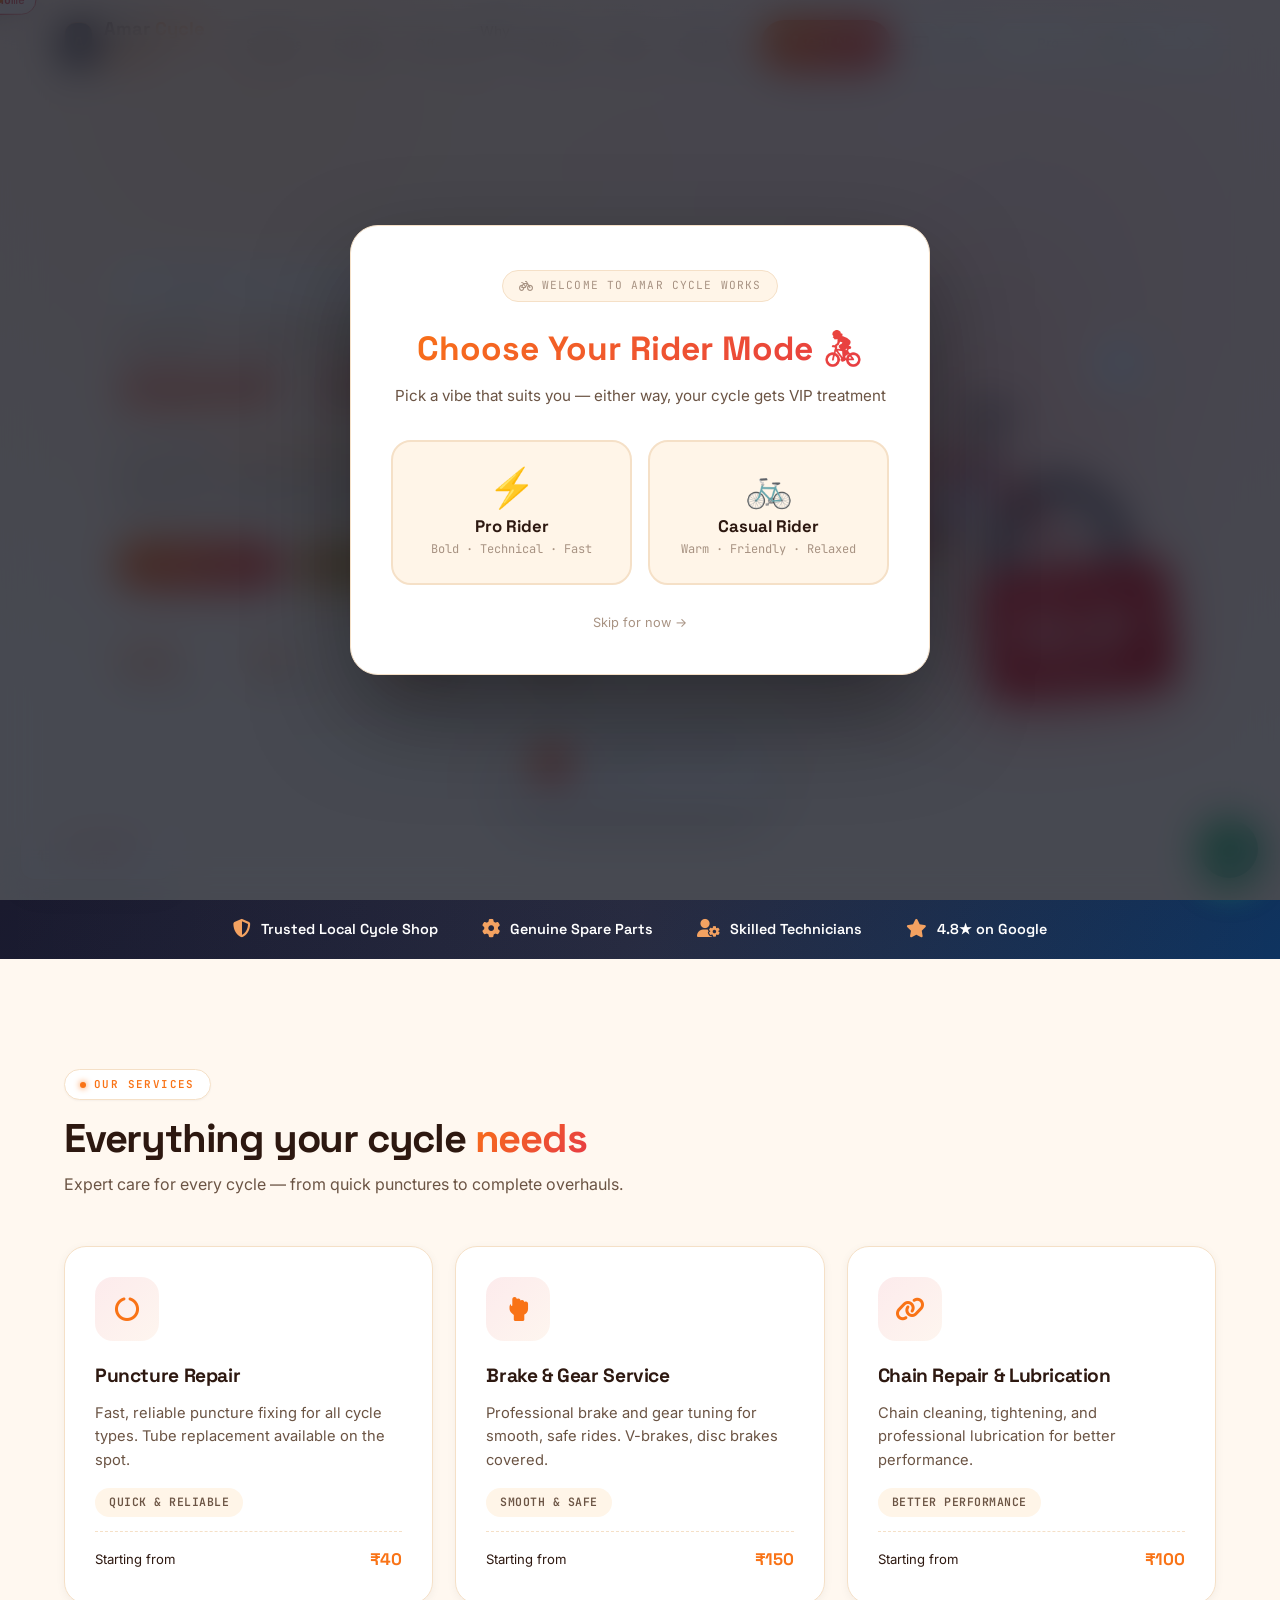
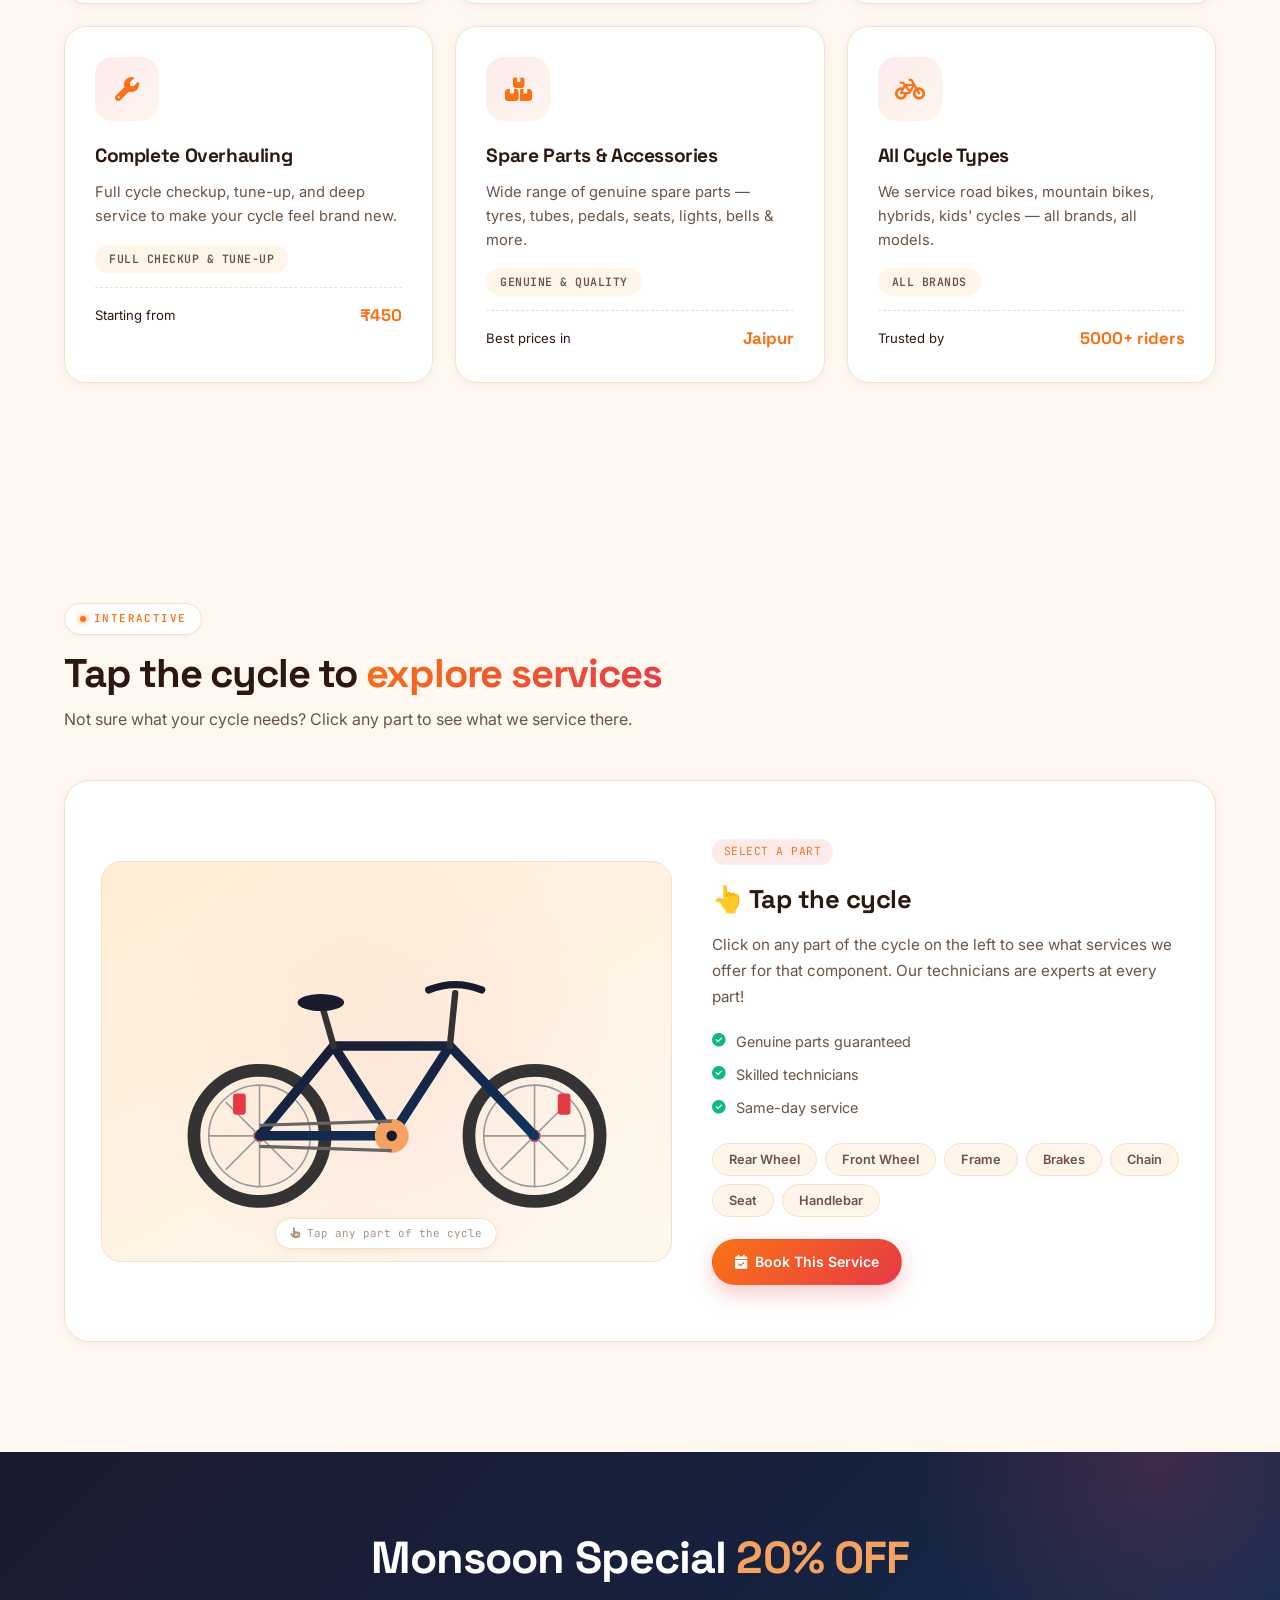
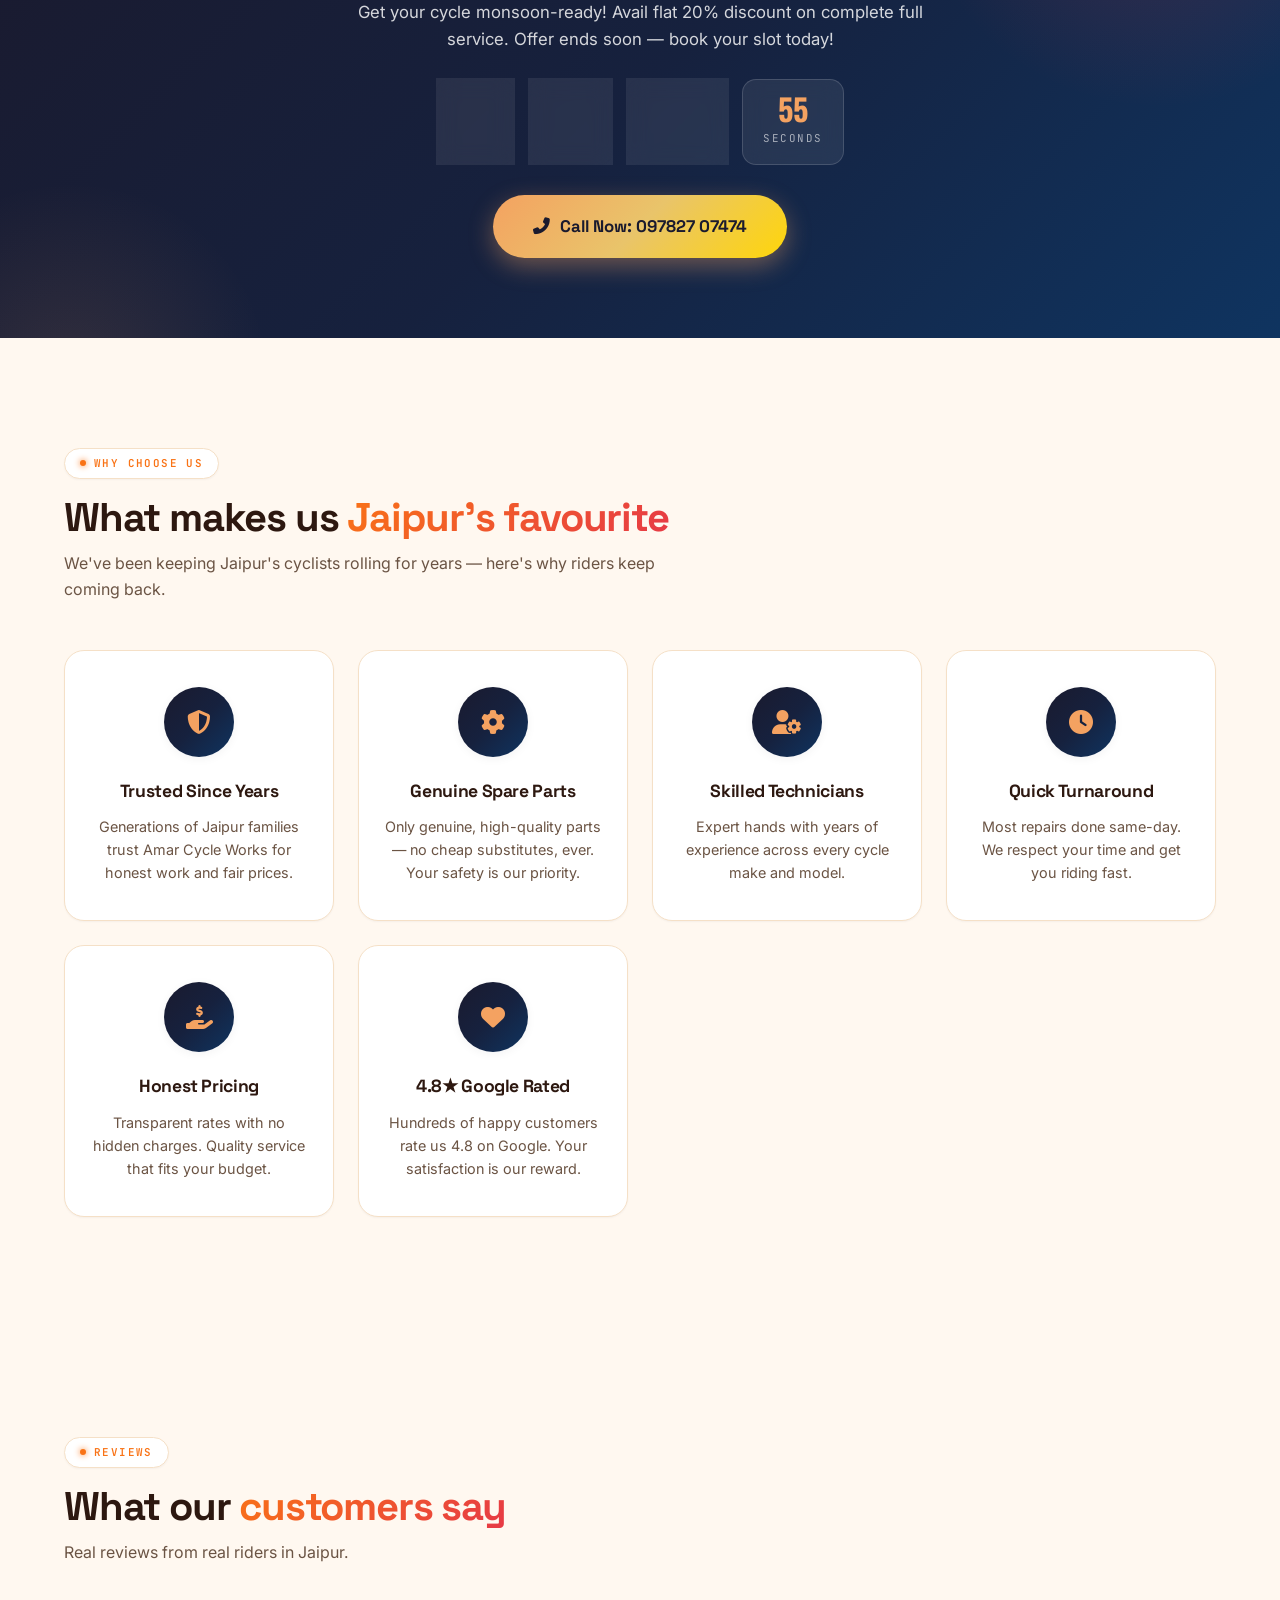
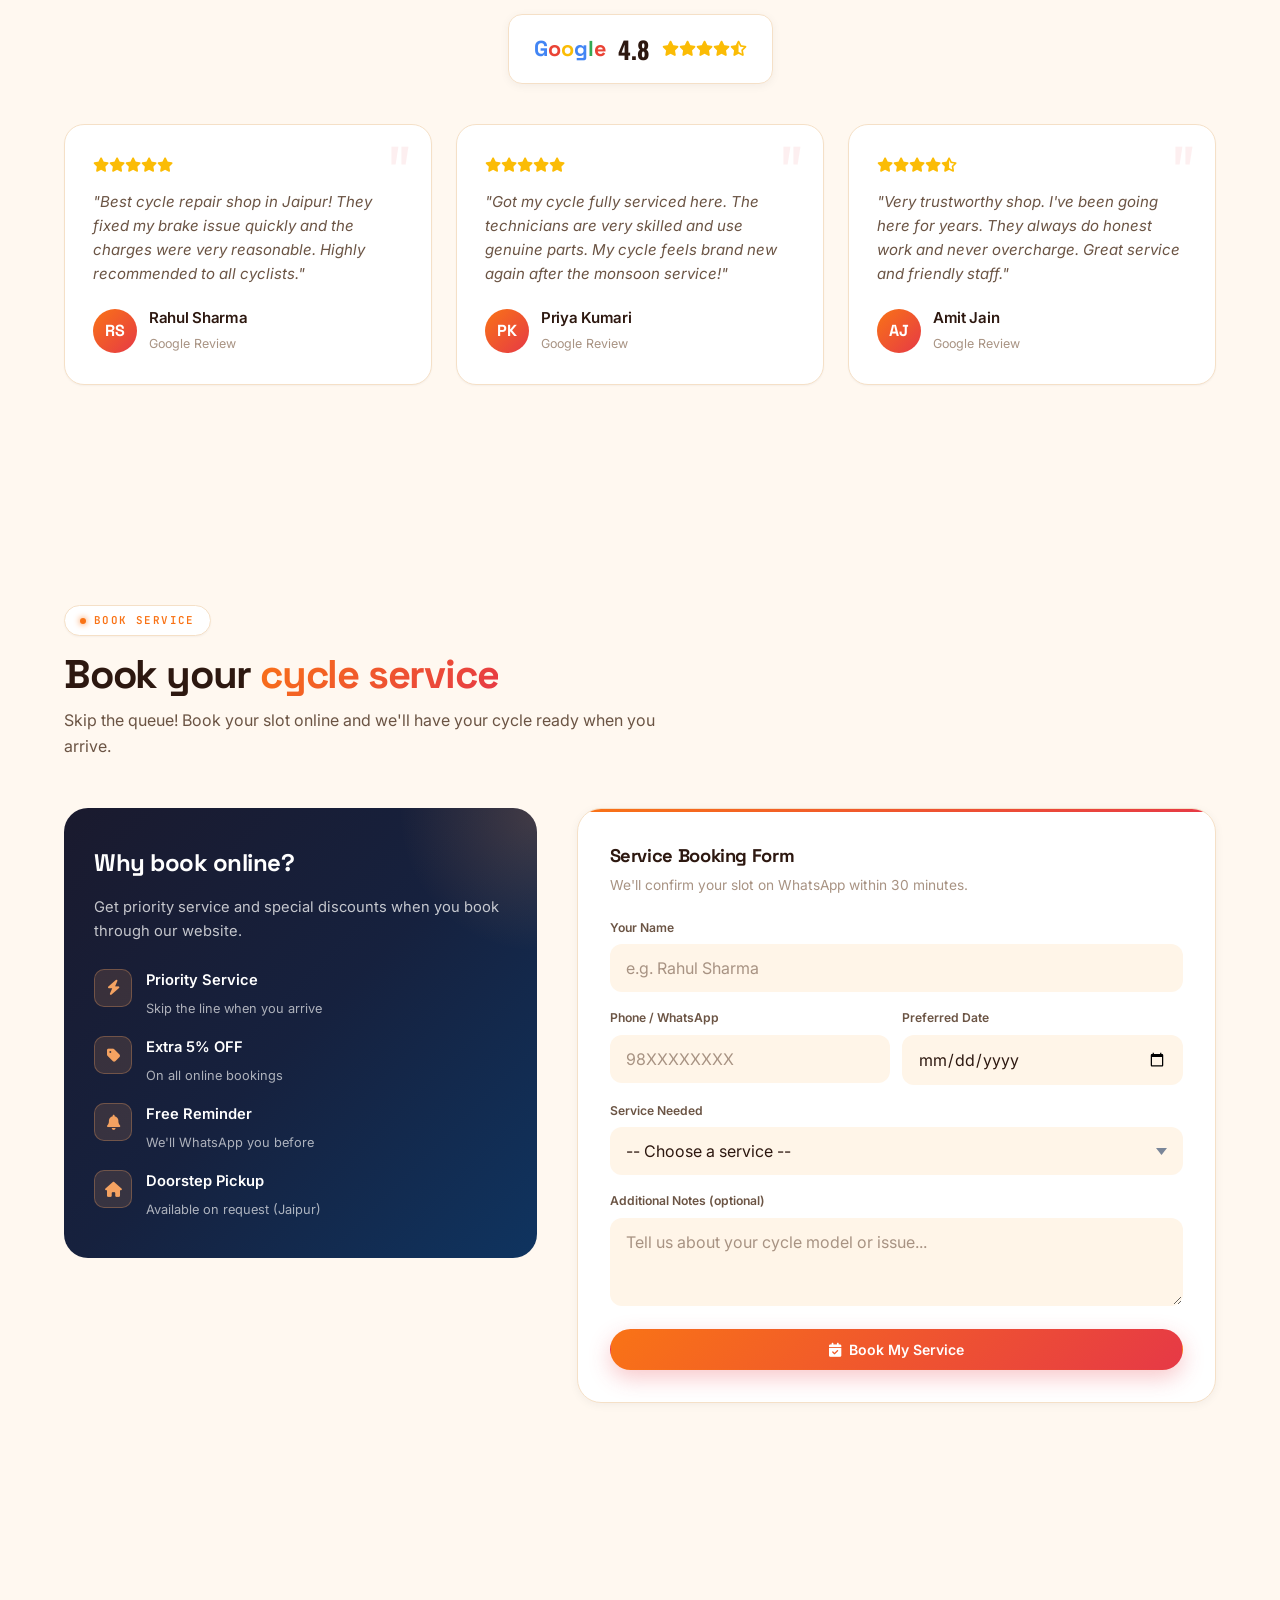
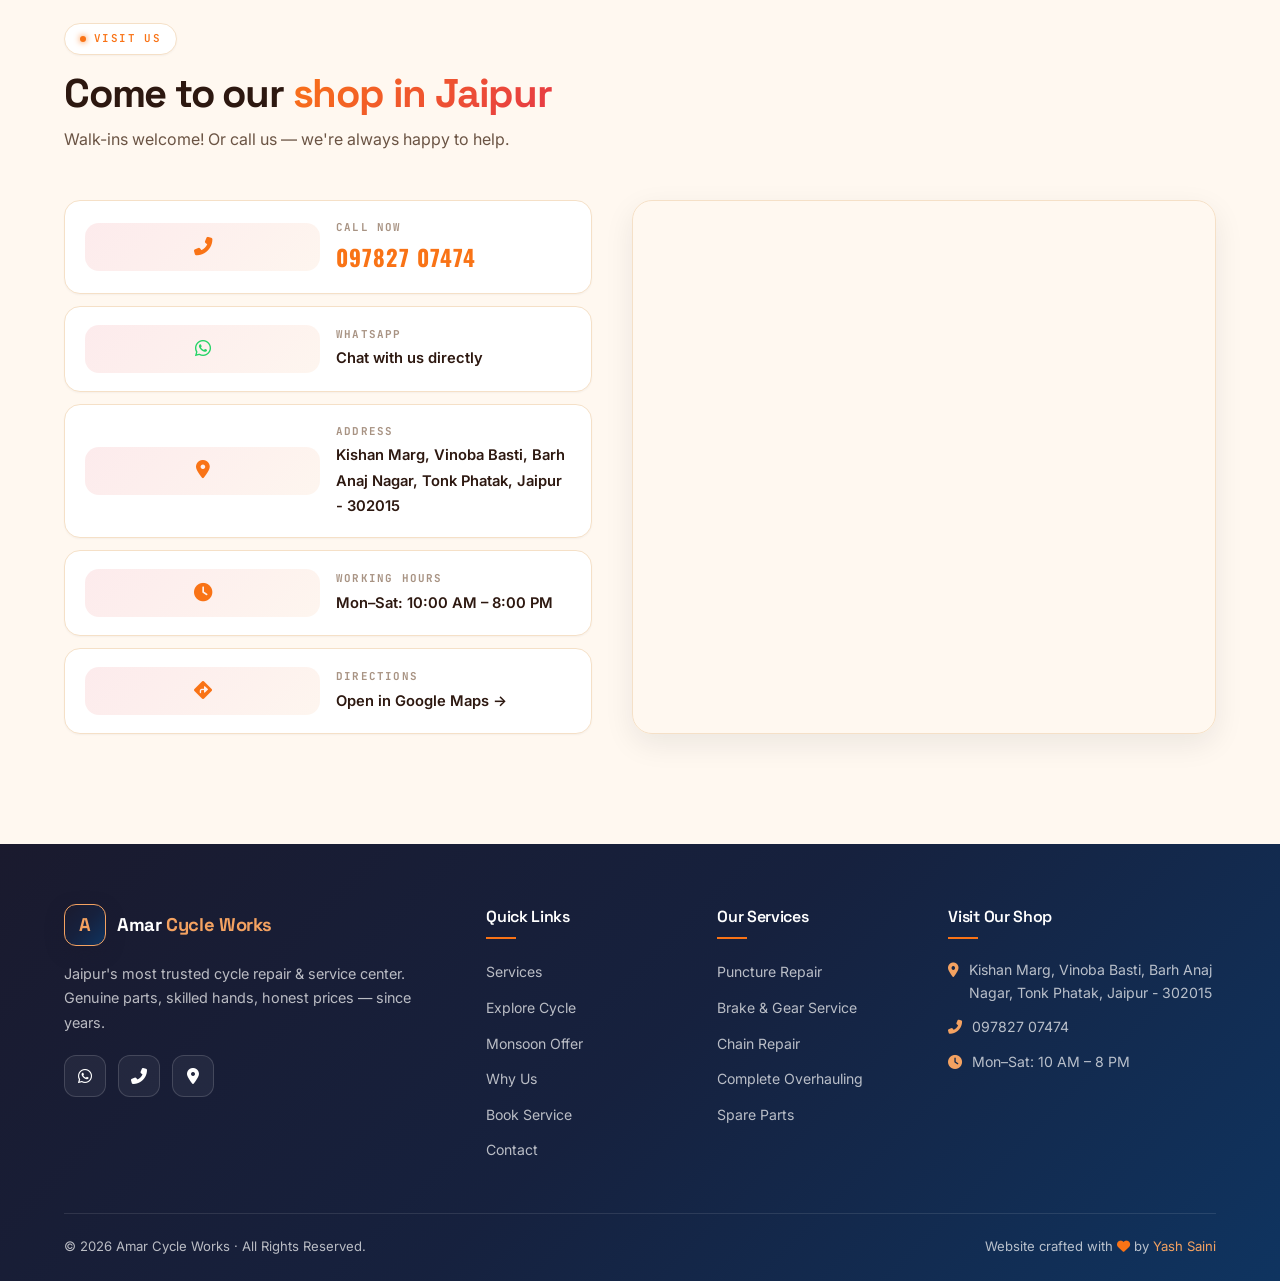
==== index.html @ ef8c4b4a "Added website code for Amar Cycle Works" ====
<!DOCTYPE html>
<html lang="en" data-theme="afternoon" data-mode="pro">
<head>
<meta charset="UTF-8">
<meta name="viewport" content="width=device-width, initial-scale=1.0, viewport-fit=cover">
<meta name="theme-color" content="#1a1a2e">
<meta name="apple-mobile-web-app-capable" content="yes">
<title>Amar Cycle Works · Jaipur's Trusted Cycle Repair & Service Center</title>
<meta name="description" content="Amar Cycle Works — Jaipur's most trusted cycle repair & service center. Puncture repair, brake & gear service, chain lubrication, complete overhauling. Monsoon Special: 20% OFF on Full Service. Call 097827 07474.">
<meta name="keywords" content="cycle repair jaipur, bicycle service jaipur, puncture repair, cycle workshop, amar cycle works">
<link rel="preconnect" href="https://fonts.googleapis.com">
<link rel="preconnect" href="https://fonts.gstatic.com" crossorigin>
<link href="https://fonts.googleapis.com/css2?family=Space+Grotesk:wght@400;500;600;700;800&family=Inter:wght@300;400;500;600;700;800&family=JetBrains+Mono:wght@400;500;600;700&family=Oswald:wght@500;600;700&display=swap" rel="stylesheet">
<link rel="stylesheet" href="https://cdnjs.cloudflare.com/ajax/libs/font-awesome/6.5.2/css/all.min.css">
<link rel="icon" href="data:image/svg+xml,%3Csvg xmlns='http://www.w3.org/2000/svg' viewBox='0 0 64 64'%3E%3Cdefs%3E%3ClinearGradient id='g' x1='0' y1='0' x2='1' y2='1'%3E%3Cstop offset='0' stop-color='%23e63946'/%3E%3Cstop offset='1' stop-color='%23f4a261'/%3E%3C/linearGradient%3E%3C/defs%3E%3Crect width='64' height='64' rx='16' fill='%231a1a2e'/%3E%3Ctext x='32' y='46' font-family='Arial' font-size='38' font-weight='900' fill='url(%23g)' text-anchor='middle'%3EA%3C/text%3E%3C/svg%3E">
<style>
/* ============================================================
   ROOT / THEME VARIABLES
   ============================================================ */
:root{
  --bg:#f7f9fc;--bg-2:#eef2f9;--surface:#ffffff;--surface-2:#f2f6fb;
  --border:#e3e9f2;--text:#0b1220;--text-2:#4a5568;--muted:#7a8699;
  --primary:#e63946;--primary-dark:#c1121f;--navy:#1a1a2e;--navy-2:#16213e;
  --gold:#f4a261;--gold-2:#e9c46a;--gold-3:#ffd60a;
  --green:#10b981;--blue:#3b82f6;--cyan:#06b6d4;--purple:#a855f7;
  --grad:linear-gradient(135deg,#e63946 0%,#c1121f 50%,#f4a261 100%);
  --grad-navy:linear-gradient(135deg,#1a1a2e 0%,#16213e 50%,#0f3460 100%);
  --grad-gold:linear-gradient(135deg,#f4a261 0%,#e9c46a 50%,#ffd60a 100%);
  --shadow-xs:0 1px 2px rgba(15,23,42,.04);--shadow-sm:0 2px 10px rgba(15,23,42,.05);
  --shadow-md:0 10px 30px rgba(15,23,42,.08);--shadow-lg:0 20px 50px rgba(15,23,42,.12);
  --shadow-red:0 10px 30px rgba(230,57,70,.25);
  --heading:'Space Grotesk','Oswald',sans-serif;--body:'Inter',sans-serif;--mono:'JetBrains Mono',monospace;
  --ease:cubic-bezier(.16,.84,.44,1);
}
[data-theme="morning"]{--bg:#fff8f0;--bg-2:#ffedd5;--surface:#fff;--surface-2:#fff5e8;--border:#f5e0c7;--text:#2d1810;--text-2:#6b5444;--muted:#a89383;--primary:#f97316;--grad:linear-gradient(135deg,#f97316 0%,#e63946 100%);}
[data-theme="evening"]{--bg:#1a0f2e;--bg-2:#251544;--surface:#2a1a42;--surface-2:#33204d;--border:#3d2a5c;--text:#f5e6ff;--text-2:#c4b0dd;--muted:#8a7ba3;--primary:#f472b6;--grad:linear-gradient(135deg,#f472b6 0%,#f4a261 100%);--shadow-sm:0 2px 10px rgba(0,0,0,.3);--shadow-md:0 10px 30px rgba(0,0,0,.4);--shadow-lg:0 20px 50px rgba(0,0,0,.5);}
[data-theme="night"]{--bg:#0a0f1c;--bg-2:#0f172a;--surface:#131c30;--surface-2:#1a2540;--border:#22304d;--text:#e7ecf7;--text-2:#b4c1d8;--muted:#7d8aa3;--grad:linear-gradient(135deg,#e63946 0%,#f4a261 100%);--shadow-sm:0 2px 10px rgba(0,0,0,.3);--shadow-md:0 10px 30px rgba(0,0,0,.4);--shadow-lg:0 20px 50px rgba(0,0,0,.5);}
[data-mode="casual"]{
  --primary:#f97316;--navy:#2d1b4e;--navy-2:#3d2a5c;
  --grad:linear-gradient(135deg,#f97316 0%,#f4a261 50%,#e63946 100%);
  --heading:'Space Grotesk',sans-serif;
}
[data-mode="casual"] body::before{background:radial-gradient(circle at 20% 10%,rgba(249,115,22,.18),transparent 55%),radial-gradient(circle at 80% 30%,rgba(230,57,70,.14),transparent 55%)!important;}

*{margin:0;padding:0;box-sizing:border-box;-webkit-tap-highlight-color:transparent;}
html{scroll-behavior:smooth;-webkit-text-size-adjust:100%;text-size-adjust:100%;}
body{font-family:var(--body);background:var(--bg);color:var(--text);line-height:1.6;overflow-x:hidden;position:relative;-webkit-font-smoothing:antialiased;transition:background .5s ease,color .5s ease;overscroll-behavior-y:none;}
body::before{content:'';position:fixed;inset:0;pointer-events:none;z-index:0;transition:background .5s;background:radial-gradient(circle at 20% 10%,rgba(230,57,70,.14),transparent 55%),radial-gradient(circle at 80% 30%,rgba(244,162,97,.12),transparent 55%);}
[data-theme="morning"] body::before{background:radial-gradient(circle at 20% 10%,rgba(249,115,22,.15),transparent 50%),radial-gradient(circle at 80% 30%,rgba(230,57,70,.12),transparent 50%);}
[data-theme="evening"] body::before{background:radial-gradient(circle at 20% 10%,rgba(244,114,182,.15),transparent 50%),radial-gradient(circle at 80% 30%,rgba(244,162,97,.12),transparent 50%);}
[data-theme="night"] body::before{background:radial-gradient(circle at 20% 10%,rgba(230,57,70,.15),transparent 50%),radial-gradient(circle at 80% 30%,rgba(244,162,97,.12),transparent 50%);}
[data-theme="night"] body::after{content:'';position:fixed;inset:0;pointer-events:none;z-index:0;background-image:radial-gradient(1px 1px at 20% 30%,#fff,transparent),radial-gradient(1px 1px at 40% 70%,#fff,transparent),radial-gradient(1.5px 1.5px at 60% 20%,#fff,transparent),radial-gradient(1px 1px at 80% 60%,#fff,transparent),radial-gradient(1.5px 1.5px at 90% 40%,#fff,transparent);background-size:100% 100%;animation:twinkle 4s ease-in-out infinite;}
@keyframes twinkle{0%,100%{opacity:.4;}50%{opacity:1;}}
::selection{background:var(--primary);color:#fff;}
img,svg{max-width:100%;display:block;}
a{color:inherit;text-decoration:none;}
ul{list-style:none;}
h1,h2,h3,h4{font-family:var(--heading);letter-spacing:-.02em;font-weight:700;color:var(--text);}
.wrap{max-width:1200px;margin:0 auto;padding:0 24px;position:relative;z-index:1;}
.section{padding:110px 0;position:relative;z-index:1;}
button{font-family:inherit;}

/* ============================================================
   WELCOME MODAL
   ============================================================ */
.welcome-overlay{position:fixed;inset:0;background:rgba(10,15,28,.75);backdrop-filter:blur(20px);-webkit-backdrop-filter:blur(20px);z-index:99999;display:flex;align-items:center;justify-content:center;padding:20px;opacity:0;visibility:hidden;transition:.5s;overflow-y:auto;}
.welcome-overlay.show{opacity:1;visibility:visible;}
.welcome-card{background:var(--surface);border:1px solid var(--border);border-radius:28px;padding:44px 40px 36px;max-width:580px;width:100%;text-align:center;box-shadow:0 40px 100px rgba(0,0,0,.4);animation:welcomePop .6s var(--ease);margin:auto;}
@keyframes welcomePop{from{transform:scale(.85) translateY(20px);opacity:0;}to{transform:scale(1) translateY(0);opacity:1;}}
.welcome-badge{display:inline-flex;align-items:center;gap:8px;padding:6px 16px;background:var(--surface-2);border:1px solid var(--border);border-radius:99px;font-family:var(--mono);font-size:.7rem;color:var(--muted);letter-spacing:.1em;margin-bottom:20px;}
.welcome-title{font-family:var(--heading);font-size:clamp(1.4rem,5vw,2.1rem);font-weight:700;margin-bottom:8px;background:var(--grad);-webkit-background-clip:text;background-clip:text;color:transparent;}
.welcome-sub{color:var(--text-2);font-size:.95rem;margin-bottom:32px;}
.welcome-options{display:grid;grid-template-columns:1fr 1fr;gap:16px;margin-bottom:22px;}
.welcome-btn{padding:26px 18px;background:var(--surface-2);border:2px solid var(--border);border-radius:20px;cursor:pointer;transition:.35s var(--ease);text-align:center;font-family:inherit;color:var(--text);}
.welcome-btn:hover,.welcome-btn:active{transform:translateY(-6px);border-color:var(--primary);box-shadow:0 16px 40px rgba(230,57,70,.15);}
.wb-icon{font-size:2.4rem;margin-bottom:8px;line-height:1;}
.wb-name{font-family:var(--heading);font-weight:700;font-size:1.05rem;color:var(--text);margin-bottom:4px;}
.wb-desc{font-size:.75rem;color:var(--muted);font-family:var(--mono);}
.welcome-skip{background:transparent;border:none;color:var(--muted);font-size:.8rem;cursor:pointer;padding:8px 12px;border-radius:8px;transition:.2s;}

/* ============================================================
   CURSOR + HINT
   ============================================================ */
.cursor-dot,.cursor-ring{position:fixed;top:0;left:0;pointer-events:none;z-index:99998;border-radius:50%;transform:translate(-50%,-50%);}
.cursor-dot{width:6px;height:6px;background:var(--primary);box-shadow:0 0 12px var(--primary);}
.cursor-ring{width:36px;height:36px;border:1.5px solid rgba(230,57,70,.5);transition:width .3s,height .3s,border-color .3s,background .3s;}
.cursor-ring.hover{width:56px;height:56px;border-color:var(--gold);background:rgba(230,57,70,.06);}
.cursor-hint{position:fixed;top:0;left:0;padding:5px 11px;background:var(--surface);border:1.5px solid var(--border);border-radius:20px;font-family:var(--mono);font-size:.72rem;font-weight:700;color:var(--primary);pointer-events:none;z-index:99997;transform:translate(-50%,-50%) scale(.7);opacity:0;transition:opacity .3s,transform .3s;box-shadow:0 6px 20px rgba(0,0,0,.15);white-space:nowrap;display:flex;align-items:center;gap:5px;}
.cursor-hint.show{opacity:1;transform:translate(-50%,-50%) scale(1);}

/* ============================================================
   TYRE BUDDY PET
   ============================================================ */
.tyre-buddy{position:fixed;top:0;left:0;width:74px;height:74px;z-index:800;pointer-events:auto;cursor:pointer;transform-origin:center bottom;transition:opacity .3s;-webkit-tap-highlight-color:transparent;}
.tyre-buddy.hidden{opacity:0;pointer-events:none;}
.tb-inner{width:100%;height:100%;position:relative;transform-origin:center center;pointer-events:none;}
.tyre-buddy.rolling .tb-inner{animation:tbRoll .6s linear infinite;}
@keyframes tbRoll{from{transform:rotate(0deg);}to{transform:rotate(360deg);}}
.tb-inner svg{width:100%;height:100%;filter:drop-shadow(0 6px 12px rgba(0,0,0,.2));pointer-events:none;}
.tb-bubble{position:fixed;background:var(--surface);border:1px solid var(--border);border-radius:14px;padding:6px 12px;font-size:.75rem;font-family:var(--mono);color:var(--text);box-shadow:var(--shadow-md);z-index:801;opacity:0;transform:translateY(10px) scale(.85);transition:opacity .3s,transform .3s;pointer-events:none;white-space:nowrap;font-weight:700;max-width:220px;}
.tb-bubble.show{opacity:1;transform:translateY(0) scale(1);}
.tb-bubble::after{content:'';position:absolute;bottom:-6px;left:20px;width:12px;height:12px;background:var(--surface);border-right:1px solid var(--border);border-bottom:1px solid var(--border);transform:rotate(45deg);}
.tyre-buddy .tap-ping{position:absolute;inset:0;border-radius:50%;border:3px solid var(--primary);opacity:0;pointer-events:none;}
.tyre-buddy.tapped .tap-ping{animation:tapPing .6s ease-out;}
@keyframes tapPing{0%{opacity:.9;transform:scale(.5);}100%{opacity:0;transform:scale(1.8);}}

/* ============================================================
   SELECTOR
   ============================================================ */
.selector{position:relative;}
.selector-btn{display:inline-flex;align-items:center;gap:6px;height:42px;padding:0 14px;border-radius:12px;background:var(--surface);border:1px solid var(--border);color:var(--text-2);cursor:pointer;font-size:.85rem;font-weight:600;transition:.3s var(--ease);box-shadow:var(--shadow-xs);}
.selector-btn:hover,.selector-btn:active{color:var(--primary);border-color:var(--primary);}
.selector-menu{position:absolute;top:calc(100% + 8px);right:0;background:var(--surface);border:1px solid var(--border);border-radius:14px;box-shadow:var(--shadow-lg);padding:6px;min-width:210px;opacity:0;visibility:hidden;transform:translateY(-8px);transition:.25s var(--ease);z-index:100;}
.selector-menu.open{opacity:1;visibility:visible;transform:translateY(0);}
.selector-menu button{display:flex;align-items:center;gap:10px;width:100%;padding:12px 14px;background:transparent;border:none;color:var(--text-2);font-size:.9rem;font-weight:500;cursor:pointer;border-radius:9px;transition:.2s;text-align:left;font-family:inherit;}
.selector-menu button:hover,.selector-menu button:active{background:var(--surface-2);color:var(--text);}
.selector-menu button.active{background:rgba(230,57,70,.1);color:var(--primary);font-weight:600;}
.selector-menu button .em{font-size:1rem;width:20px;text-align:center;}

/* ============================================================
   PRELOADER
   ============================================================ */
#preloader{position:fixed;inset:0;background:var(--bg);z-index:99999;display:flex;align-items:center;justify-content:center;flex-direction:column;gap:22px;transition:opacity .6s,visibility .6s;}
#preloader.hide{opacity:0;visibility:hidden;pointer-events:none;}
.pre-logo{width:76px;height:76px;border-radius:50%;background:var(--grad);display:flex;align-items:center;justify-content:center;color:#fff;font-family:var(--heading);font-weight:700;font-size:2rem;box-shadow:0 20px 50px rgba(230,57,70,.35);animation:preSpin 2s linear infinite;position:relative;}
.pre-logo::before,.pre-logo::after{content:'';position:absolute;inset:6px;border-radius:50%;border:2px dashed rgba(255,255,255,.3);}
.pre-logo::after{inset:-8px;border-style:solid;border-color:transparent;border-top-color:var(--gold);animation:preSpin 1.2s linear infinite reverse;}
@keyframes preSpin{to{transform:rotate(360deg);}}
.pre-text{font-family:var(--mono);font-size:.75rem;color:var(--muted);letter-spacing:.2em;text-transform:uppercase;}
.pre-bar{width:180px;height:3px;border-radius:3px;background:rgba(230,57,70,.12);overflow:hidden;position:relative;}
.pre-bar::after{content:'';position:absolute;top:0;left:-40%;width:40%;height:100%;background:linear-gradient(90deg,#e63946,#f4a261);border-radius:3px;animation:preSlide 1.1s ease-in-out infinite;}
@keyframes preSlide{0%{left:-40%;}100%{left:100%;}}
#progress{position:fixed;top:0;left:0;height:3px;width:0%;z-index:9998;background:var(--grad);box-shadow:0 0 12px rgba(230,57,70,.5);transition:width .08s linear;}

/* XP BAR */
.xp-bar{position:fixed;bottom:20px;left:20px;z-index:700;background:var(--surface);border:1px solid var(--border);border-radius:14px;padding:10px 16px;box-shadow:var(--shadow-md);display:flex;align-items:center;gap:12px;font-size:.75rem;transition:.3s var(--ease);}
.xp-lvl{font-family:var(--heading);font-weight:700;font-size:1rem;background:var(--grad);-webkit-background-clip:text;background-clip:text;color:transparent;}
.xp-info{display:flex;flex-direction:column;gap:4px;min-width:100px;}
.xp-track{width:100%;height:4px;background:var(--surface-2);border-radius:99px;overflow:hidden;}
.xp-fill{height:100%;border-radius:99px;background:var(--grad);width:0%;transition:width .5s var(--ease);}
.xp-label{font-family:var(--mono);font-size:.65rem;color:var(--muted);letter-spacing:.05em;}

/* ============================================================
   NAVBAR
   ============================================================ */
header{position:fixed;top:0;left:0;right:0;z-index:1000;padding:14px 0;transition:.4s var(--ease);border-bottom:1px solid transparent;}
header.scrolled{background:rgba(247,249,252,.85);backdrop-filter:blur(20px) saturate(180%);-webkit-backdrop-filter:blur(20px) saturate(180%);border-color:var(--border);padding:10px 0;box-shadow:0 4px 24px rgba(15,23,42,.05);}
[data-theme="evening"] header.scrolled,[data-theme="night"] header.scrolled{background:rgba(10,15,28,.85);}
nav{display:flex;align-items:center;justify-content:space-between;gap:16px;}
.logo{display:flex;align-items:center;gap:11px;font-family:var(--heading);font-weight:700;font-size:1.15rem;}
.logo-mark{width:42px;height:42px;border-radius:12px;background:var(--grad-navy);display:flex;align-items:center;justify-content:center;color:var(--gold);font-weight:700;font-size:1.15rem;box-shadow:0 6px 18px rgba(26,26,46,.35);border:1.5px solid var(--gold);transition:transform .4s var(--ease);}
.logo:hover .logo-mark{transform:rotate(-15deg);}
.logo-text span{color:var(--primary);}
.nav-links{display:flex;gap:2px;align-items:center;}
.nav-links a{padding:9px 15px;font-size:.86rem;color:var(--text-2);border-radius:99px;transition:.3s;font-weight:500;}
.nav-links a:hover{color:var(--text);background:rgba(230,57,70,.06);}
.nav-links a.active{color:var(--primary);}
.nav-cta{display:flex;align-items:center;gap:8px;}
.btn{display:inline-flex;align-items:center;justify-content:center;gap:8px;padding:11px 22px;border-radius:99px;font-size:.88rem;font-weight:600;font-family:inherit;border:1px solid transparent;cursor:pointer;transition:transform .3s var(--ease),box-shadow .3s var(--ease),background .3s,color .3s,border-color .3s;white-space:nowrap;position:relative;overflow:hidden;}
.btn-primary{background:var(--grad);color:#fff;box-shadow:0 8px 22px rgba(230,57,70,.28);}
.btn-primary:hover,.btn-primary:active{transform:translateY(-2px);box-shadow:0 14px 32px rgba(230,57,70,.42);}
.btn-gold{background:var(--grad-gold);color:var(--navy);box-shadow:0 8px 22px rgba(244,162,97,.35);}
.btn-gold:hover,.btn-gold:active{transform:translateY(-2px);box-shadow:0 14px 32px rgba(244,162,97,.5);}
.btn-ghost{background:var(--surface);color:var(--text);border-color:var(--border);box-shadow:var(--shadow-xs);}
.btn-ghost:hover,.btn-ghost:active{border-color:var(--primary);color:var(--primary);}
.icon-btn{width:42px;height:42px;border-radius:12px;background:var(--surface);border:1px solid var(--border);color:var(--text-2);display:flex;align-items:center;justify-content:center;cursor:pointer;transition:.3s var(--ease);font-size:.95rem;box-shadow:var(--shadow-xs);flex-shrink:0;}
.icon-btn:hover,.icon-btn:active{color:var(--primary);border-color:var(--primary);}
.icon-btn.active{background:var(--grad);color:#fff;border-color:transparent;}
.burger{display:none;flex-direction:column;gap:5px;cursor:pointer;padding:8px;border-radius:10px;background:transparent;border:none;transition:background .3s;}
.burger span{width:22px;height:2px;background:var(--text);border-radius:2px;transition:.3s;}
.burger.open span:nth-child(1){transform:translateY(7px) rotate(45deg);}
.burger.open span:nth-child(2){opacity:0;}
.burger.open span:nth-child(3){transform:translateY(-7px) rotate(-45deg);}
.mobile-menu{position:fixed;top:0;right:-100%;width:min(82vw,340px);height:100vh;height:100dvh;background:var(--surface);border-left:1px solid var(--border);z-index:1001;transition:right .45s var(--ease);padding:100px 26px 40px;display:flex;flex-direction:column;gap:4px;box-shadow:-10px 0 40px rgba(15,23,42,.1);overflow-y:auto;}
.mobile-menu.open{right:0;}
.mobile-menu a{padding:14px;font-size:1rem;border-bottom:1px solid var(--border);color:var(--text);font-weight:500;border-radius:8px;transition:.3s;}
.mobile-menu a:active{background:rgba(230,57,70,.06);color:var(--primary);}
.mobile-menu .mobile-extras{margin-top:20px;padding-top:20px;border-top:1px solid var(--border);display:flex;gap:8px;flex-wrap:wrap;}
.mobile-menu .mobile-extras button{flex:1;padding:12px;background:var(--surface-2);border:1px solid var(--border);border-radius:12px;color:var(--text-2);font-size:.85rem;font-weight:600;cursor:pointer;font-family:inherit;display:flex;align-items:center;justify-content:center;gap:6px;}
.overlay{position:fixed;inset:0;background:rgba(15,23,42,.5);backdrop-filter:blur(4px);-webkit-backdrop-filter:blur(4px);z-index:1000;opacity:0;visibility:hidden;transition:.4s;}
.overlay.open{opacity:1;visibility:visible;}

/* ============================================================
   HERO
   ============================================================ */
.hero{min-height:100vh;min-height:100dvh;display:flex;align-items:center;padding:130px 0 70px;position:relative;overflow:hidden;}
.hero-grid{display:grid;grid-template-columns:1.05fr .95fr;gap:56px;align-items:center;}
.greeting{display:inline-flex;align-items:center;gap:9px;padding:8px 16px;background:var(--surface);border:1px solid var(--border);border-radius:99px;font-size:.78rem;font-weight:600;color:var(--text-2);margin-bottom:20px;box-shadow:var(--shadow-xs);flex-wrap:wrap;justify-content:center;max-width:100%;}
.greeting .dot{width:7px;height:7px;border-radius:50%;background:#22c55e;box-shadow:0 0 0 0 rgba(34,197,94,.55);animation:pulseDot 2s infinite;flex-shrink:0;}
@keyframes pulseDot{0%{box-shadow:0 0 0 0 rgba(34,197,94,.55);}70%{box-shadow:0 0 0 10px rgba(34,197,94,0);}100%{box-shadow:0 0 0 0 rgba(34,197,94,0);}}
.greeting .sep{width:1px;height:14px;background:var(--border);}
.greeting .clock,.greeting .weather{font-family:var(--mono);font-size:.72rem;color:var(--muted);display:flex;align-items:center;gap:5px;}
.greeting .weather i{color:var(--gold);}
.hero h1{font-size:clamp(2.1rem,8vw,3.8rem);line-height:1.05;font-weight:800;letter-spacing:-2px;margin-bottom:14px;}
.hero h1 .hi{color:var(--muted);font-weight:500;display:block;font-size:.42em;letter-spacing:0;margin-bottom:8px;font-family:var(--mono);text-transform:uppercase;}
.hero h1 .name{display:inline-block;}
.hero h1 .letter{display:inline-block;transform-origin:bottom;animation:letterDrop .9s var(--ease) backwards;}
.hero h1 .letter:nth-child(1){animation-delay:.05s;}
.hero h1 .letter:nth-child(2){animation-delay:.1s;}
.hero h1 .letter:nth-child(3){animation-delay:.15s;}
.hero h1 .letter:nth-child(4){animation-delay:.2s;}
.hero h1 .letter:nth-child(5){animation-delay:.25s;}
.hero h1 .letter:nth-child(6){animation-delay:.3s;}
.hero h1 .letter:nth-child(7){animation-delay:.35s;}
.hero h1 .letter:nth-child(8){animation-delay:.4s;}
.hero h1 .letter:nth-child(9){animation-delay:.45s;}
.hero h1 .letter:nth-child(10){animation-delay:.5s;}
@keyframes letterDrop{0%{opacity:0;transform:translateY(-40px) rotateX(-90deg);}100%{opacity:1;transform:translateY(0) rotateX(0);}}
.hero h1 .name .letter{background:linear-gradient(135deg,#e63946,#f4a261,#e9c46a,#e63946);background-size:300% 300%;-webkit-background-clip:text;background-clip:text;color:transparent;animation:letterDrop .9s var(--ease) backwards,gradShift 6s ease infinite 1s;font-weight:800;}
@keyframes gradShift{0%,100%{background-position:0% 50%;}50%{background-position:100% 50%;}}
.hero-sub{font-size:1.02rem;color:var(--text-2);max-width:520px;margin-bottom:26px;}
.hero-sub b{color:var(--primary);}
.hero-actions{display:flex;gap:12px;flex-wrap:wrap;margin-bottom:34px;}
.stat-row{display:grid;grid-template-columns:repeat(4,1fr);gap:20px;max-width:580px;padding-top:24px;border-top:1px solid var(--border);}
.stat b{display:block;font-family:var(--heading);font-size:1.55rem;font-weight:700;background:var(--grad);-webkit-background-clip:text;background-clip:text;color:transparent;line-height:1.1;}
.stat span{color:var(--muted);font-size:.73rem;font-weight:500;display:block;margin-top:2px;}

/* HERO CYCLE VISUAL */
.hero-cycle-stage{position:relative;width:100%;aspect-ratio:1/1;max-width:580px;margin:0 auto;display:flex;align-items:center;justify-content:center;}
.hero-cycle-glow{position:absolute;inset:-8%;border-radius:50%;background:radial-gradient(circle at 50% 50%,rgba(230,57,70,.18),transparent 65%);filter:blur(38px);z-index:0;pointer-events:none;animation:glowPulse 6s ease-in-out infinite;}
@keyframes glowPulse{0%,100%{transform:scale(1);opacity:.7;}50%{transform:scale(1.08);opacity:1;}}
.hero-cycle-svg{width:100%;max-width:520px;position:relative;z-index:2;filter:drop-shadow(0 30px 50px rgba(0,0,0,.22));animation:cycleFloat 5s ease-in-out infinite;}
@keyframes cycleFloat{0%,100%{transform:translateY(0);}50%{transform:translateY(-12px);}}
.hero-cycle-svg .wheel{transform-origin:center;animation:wheelSpin 4s linear infinite;}
.hero-cycle-svg .wheel-2{animation-delay:.1s;}
@keyframes wheelSpin{to{transform:rotate(360deg);}}
.hero-offer-badge{position:absolute;bottom:20px;right:-10px;background:linear-gradient(135deg,#e63946,#c1121f);color:#fff;padding:18px 26px;border-radius:20px;text-align:center;box-shadow:0 20px 50px rgba(230,57,70,.4);transform:rotate(-5deg);animation:wiggle 3s ease-in-out infinite;z-index:5;border:2px solid rgba(255,255,255,.2);}
@keyframes wiggle{0%,100%{transform:rotate(-5deg);}50%{transform:rotate(-2deg);}}
.hero-offer-badge .offer-label{font-size:.68rem;text-transform:uppercase;letter-spacing:2px;opacity:.9;font-family:var(--mono);}
.hero-offer-badge .offer-value{font-family:'Oswald',var(--heading);font-size:2rem;font-weight:700;display:block;line-height:1;margin:4px 0;}
.hero-offer-badge .offer-desc{font-size:.78rem;font-weight:600;}
.hero-orbit-icon{position:absolute;width:52px;height:52px;border-radius:14px;background:var(--surface);border:1px solid var(--border);display:flex;align-items:center;justify-content:center;font-size:1.2rem;box-shadow:var(--shadow-md);z-index:3;backdrop-filter:blur(6px);-webkit-backdrop-filter:blur(6px);transition:.3s var(--ease);}
.hero-orbit-icon:hover{transform:scale(1.15) rotate(-8deg);box-shadow:0 16px 40px rgba(230,57,70,.28);border-color:rgba(230,57,70,.45);}
.oi-1{top:4%;left:10%;animation:bobA 5s ease-in-out infinite;}
.oi-2{top:20%;right:4%;animation:bobB 4s ease-in-out infinite;}
.oi-3{bottom:22%;left:-2%;animation:bobA 6s ease-in-out infinite;}
.oi-4{bottom:4%;right:14%;animation:bobB 5.5s ease-in-out infinite;}
@keyframes bobA{0%,100%{transform:translateY(0);}50%{transform:translateY(-10px);}}
@keyframes bobB{0%,100%{transform:translateY(-8px);}50%{transform:translateY(6px);}}

/* ============================================================
   TRUST BAR
   ============================================================ */
.trust-bar{background:var(--grad-navy);color:#fff;padding:18px 0;overflow:hidden;position:relative;}
.trust-bar::before{content:'';position:absolute;inset:0;background:linear-gradient(90deg,transparent,rgba(244,162,97,.08),transparent);animation:shine 4s linear infinite;}
@keyframes shine{0%{transform:translateX(-100%);}100%{transform:translateX(100%);}}
.trust-bar .wrap{display:flex;justify-content:center;align-items:center;gap:44px;flex-wrap:wrap;position:relative;z-index:2;}
.trust-item{display:flex;align-items:center;gap:10px;font-weight:600;font-size:.9rem;white-space:nowrap;font-family:var(--heading);}
.trust-item i{font-size:1.15rem;color:var(--gold);}

/* ============================================================
   SECTION HEADS
   ============================================================ */
.eyebrow{display:inline-flex;align-items:center;gap:8px;padding:6px 15px;background:var(--surface);border:1px solid var(--border);border-radius:99px;font-family:var(--mono);font-size:.68rem;font-weight:600;letter-spacing:1.4px;text-transform:uppercase;color:var(--primary);margin-bottom:16px;box-shadow:var(--shadow-xs);}
.eyebrow::before{content:'';width:6px;height:6px;border-radius:50%;background:var(--primary);box-shadow:0 0 6px var(--primary);animation:pulseDot 2s infinite;}
.section-title{font-size:clamp(1.7rem,6vw,2.5rem);font-weight:800;letter-spacing:-1.2px;line-height:1.15;margin-bottom:10px;}
.section-title span{background:var(--grad);-webkit-background-clip:text;background-clip:text;color:transparent;}
.section-sub{color:var(--text-2);font-size:1rem;max-width:620px;margin-bottom:48px;}
[data-reveal]{opacity:0;transform:translateY(34px);transition:opacity .8s var(--ease),transform .8s var(--ease);}
[data-reveal="left"]{transform:translateX(-40px);}
[data-reveal="right"]{transform:translateX(40px);}
[data-reveal="scale"]{transform:scale(.94);}
[data-reveal].in{opacity:1;transform:translate(0) scale(1);}

/* ============================================================
   SERVICES
   ============================================================ */
.services-grid{display:grid;grid-template-columns:repeat(auto-fit,minmax(280px,1fr));gap:22px;}
.service-card{background:var(--surface);border:1px solid var(--border);border-radius:22px;padding:30px;transition:transform .4s var(--ease),box-shadow .4s var(--ease),border-color .4s;position:relative;overflow:hidden;box-shadow:var(--shadow-sm);}
.service-card::before{content:'';position:absolute;top:0;left:0;width:100%;height:4px;background:var(--grad);transform:scaleX(0);transform-origin:left;transition:.5s var(--ease);}
.service-card:hover{transform:translateY(-8px);border-color:rgba(230,57,70,.28);box-shadow:var(--shadow-lg);}
.service-card:hover::before{transform:scaleX(1);}
.service-icon{width:64px;height:64px;border-radius:18px;background:linear-gradient(135deg,rgba(230,57,70,.1),rgba(244,162,97,.1));display:flex;align-items:center;justify-content:center;font-size:1.5rem;color:var(--primary);margin-bottom:20px;transition:transform .4s var(--ease),background .4s;}
.service-card:hover .service-icon{transform:scale(1.1) rotate(-8deg);background:var(--grad);color:#fff;}
.service-card h3{font-size:1.2rem;margin-bottom:10px;}
.service-card p{color:var(--text-2);font-size:.92rem;margin-bottom:16px;}
.service-card .service-tag{display:inline-block;background:var(--surface-2);color:var(--text-2);padding:5px 14px;border-radius:99px;font-size:.72rem;font-weight:600;text-transform:uppercase;letter-spacing:.5px;font-family:var(--mono);}
.service-card .service-price{margin-top:14px;padding-top:14px;border-top:1px dashed var(--border);display:flex;justify-content:space-between;align-items:center;font-size:.82rem;}
.service-card .service-price b{color:var(--primary);font-family:var(--heading);font-size:1.05rem;}

/* ============================================================
   INTERACTIVE CYCLE EXPLORER
   ============================================================ */
.explorer{background:var(--surface);border:1px solid var(--border);border-radius:26px;padding:36px;box-shadow:var(--shadow-sm);}
.explorer-grid{display:grid;grid-template-columns:1.1fr .9fr;gap:40px;align-items:center;}
.explorer-svg-wrap{position:relative;background:linear-gradient(150deg,var(--bg-2),var(--bg));border-radius:20px;padding:20px;border:1px solid var(--border);overflow:hidden;}
.explorer-svg-wrap::before{content:'';position:absolute;inset:0;background:radial-gradient(circle at 50% 50%,rgba(230,57,70,.06),transparent 70%);pointer-events:none;}
.explorer-svg{width:100%;height:auto;position:relative;z-index:2;}
.cycle-hit{fill:transparent;cursor:pointer;transition:.25s;}
.cycle-hit:hover{fill:rgba(230,57,70,.15);}
.cycle-part{transition:.3s var(--ease);pointer-events:none;}
.cycle-part.active{stroke:var(--primary);stroke-width:5;filter:drop-shadow(0 0 8px rgba(230,57,70,.5));}
.explorer-hint{position:absolute;bottom:12px;left:50%;transform:translateX(-50%);padding:6px 14px;background:var(--surface);border:1px solid var(--border);border-radius:99px;font-family:var(--mono);font-size:.68rem;color:var(--muted);box-shadow:var(--shadow-sm);white-space:nowrap;z-index:3;}
.explorer-info{padding:20px 0;}
.explorer-info .exp-tag{display:inline-block;font-family:var(--mono);font-size:.7rem;color:var(--primary);background:rgba(230,57,70,.1);padding:4px 12px;border-radius:99px;margin-bottom:14px;letter-spacing:.5px;}
.explorer-info h3{font-size:1.6rem;margin-bottom:12px;}
.explorer-info p{color:var(--text-2);margin-bottom:20px;font-size:.95rem;line-height:1.7;}
.explorer-info .exp-list{display:flex;flex-direction:column;gap:10px;margin-bottom:24px;}
.explorer-info .exp-list li{display:flex;align-items:center;gap:10px;font-size:.9rem;color:var(--text-2);}
.explorer-info .exp-list li i{color:var(--green);font-size:.85rem;}
.explorer-parts{display:flex;flex-wrap:wrap;gap:8px;margin-bottom:22px;}
.exp-part-btn{padding:8px 16px;background:var(--surface-2);border:1px solid var(--border);border-radius:99px;font-size:.8rem;font-weight:600;color:var(--text-2);cursor:pointer;transition:.3s var(--ease);font-family:inherit;}
.exp-part-btn:hover,.exp-part-btn.active{background:var(--grad);color:#fff;border-color:transparent;transform:translateY(-2px);}

/* ============================================================
   OFFER BANNER
   ============================================================ */
.offer-banner{background:var(--grad-navy);position:relative;overflow:hidden;padding:80px 0;}
.offer-banner::before{content:'';position:absolute;top:-50%;right:-10%;width:500px;height:500px;background:radial-gradient(circle,rgba(230,57,70,.2) 0%,transparent 70%);border-radius:50%;}
.offer-banner::after{content:'';position:absolute;bottom:-50%;left:-10%;width:400px;height:400px;background:radial-gradient(circle,rgba(244,162,97,.12) 0%,transparent 70%);border-radius:50%;}
.offer-content{position:relative;z-index:2;text-align:center;color:#fff;}
.offer-content h2{font-size:clamp(1.6rem,5vw,2.8rem);color:#fff;margin-bottom:15px;line-height:1.15;}
.offer-content h2 span{color:var(--gold);}
.offer-content p{font-size:1.05rem;color:rgba(255,255,255,.82);max-width:620px;margin:0 auto 26px;}
.offer-timer{display:flex;justify-content:center;gap:14px;margin-bottom:30px;flex-wrap:wrap;}
.timer-box{background:rgba(255,255,255,.08);border:1px solid rgba(255,255,255,.15);border-radius:14px;padding:14px 20px;min-width:78px;backdrop-filter:blur(10px);}
.timer-box b{display:block;font-family:'Oswald',var(--heading);font-size:1.9rem;font-weight:700;color:var(--gold);line-height:1;}
.timer-box span{font-size:.68rem;color:rgba(255,255,255,.6);text-transform:uppercase;letter-spacing:1.5px;font-family:var(--mono);}
.offer-cta{display:inline-flex;align-items:center;gap:10px;background:var(--grad-gold);color:var(--navy);padding:18px 40px;border-radius:99px;font-weight:700;font-size:1.05rem;box-shadow:0 8px 25px rgba(244,162,97,.4);transition:.3s var(--ease);font-family:var(--heading);}
.offer-cta:hover{transform:translateY(-3px) scale(1.02);box-shadow:0 12px 35px rgba(244,162,97,.55);}

/* ============================================================
   WHY US
   ============================================================ */
.why-grid{display:grid;grid-template-columns:repeat(auto-fit,minmax(260px,1fr));gap:24px;}
.why-card{text-align:center;padding:36px 24px;border-radius:20px;background:var(--surface);transition:.4s var(--ease);border:1px solid var(--border);box-shadow:var(--shadow-xs);}
.why-card:hover{transform:translateY(-6px);box-shadow:var(--shadow-lg);border-color:rgba(230,57,70,.2);}
.why-icon{width:70px;height:70px;background:var(--grad-navy);border-radius:50%;display:flex;align-items:center;justify-content:center;font-size:1.5rem;color:var(--gold);margin:0 auto 20px;box-shadow:var(--shadow-sm);transition:transform .4s var(--ease);}
.why-card:hover .why-icon{transform:rotate(-10deg) scale(1.05);}
.why-card h3{font-size:1.1rem;margin-bottom:10px;}
.why-card p{color:var(--text-2);font-size:.9rem;}

/* ============================================================
   REVIEWS
   ============================================================ */
.reviews-header{display:flex;justify-content:center;align-items:center;gap:15px;margin-bottom:40px;flex-wrap:wrap;}
.google-rating{display:flex;align-items:center;gap:12px;background:var(--surface);padding:15px 25px;border-radius:14px;box-shadow:var(--shadow-sm);border:1px solid var(--border);}
.google-logo{font-size:1.35rem;font-weight:700;font-family:var(--heading);}
.google-logo .g-blue{color:#4285F4;}.google-logo .g-red{color:#EA4335;}.google-logo .g-yellow{color:#FBBC05;}.google-logo .g-green{color:#34A853;}
.rating-stars{color:#FBBC05;font-size:.95rem;}
.rating-score{font-family:'Oswald',var(--heading);font-size:1.5rem;font-weight:700;color:var(--text);}
.reviews-grid{display:grid;grid-template-columns:repeat(auto-fit,minmax(300px,1fr));gap:24px;}
.review-card{background:var(--surface);border:1px solid var(--border);border-radius:20px;padding:28px;box-shadow:var(--shadow-xs);transition:.4s var(--ease);position:relative;}
.review-card::before{content:'"';position:absolute;top:12px;right:22px;font-size:4.5rem;font-family:'Oswald',var(--heading);color:rgba(230,57,70,.08);line-height:1;}
.review-card:hover{transform:translateY(-6px);box-shadow:var(--shadow-md);}
.review-stars{color:#FBBC05;margin-bottom:14px;font-size:.9rem;}
.review-text{color:var(--text-2);font-size:.94rem;margin-bottom:20px;font-style:italic;position:relative;z-index:2;}
.review-author{display:flex;align-items:center;gap:12px;}
.review-avatar{width:44px;height:44px;border-radius:50%;background:var(--grad);display:flex;align-items:center;justify-content:center;color:#fff;font-weight:700;font-size:1rem;font-family:var(--heading);}
.review-author-info h4{font-size:.94rem;font-family:var(--body);font-weight:600;}
.review-author-info span{font-size:.78rem;color:var(--muted);}

/* ============================================================
   BOOKING FORM
   ============================================================ */
.booking-grid{display:grid;grid-template-columns:.85fr 1.15fr;gap:40px;align-items:start;}
.booking-info{background:var(--grad-navy);border-radius:24px;padding:36px 30px;color:#fff;position:relative;overflow:hidden;}
.booking-info::before{content:'';position:absolute;top:-30%;right:-30%;width:280px;height:280px;background:radial-gradient(circle,rgba(244,162,97,.2),transparent 70%);border-radius:50%;}
.booking-info h3{color:#fff;font-size:1.5rem;margin-bottom:14px;position:relative;}
.booking-info>p{color:rgba(255,255,255,.75);font-size:.92rem;margin-bottom:26px;position:relative;}
.booking-perks{display:flex;flex-direction:column;gap:16px;position:relative;}
.booking-perk{display:flex;gap:14px;align-items:flex-start;}
.booking-perk i{width:38px;height:38px;min-width:38px;border-radius:10px;background:rgba(244,162,97,.15);border:1px solid rgba(244,162,97,.3);color:var(--gold);display:flex;align-items:center;justify-content:center;font-size:.95rem;}
.booking-perk b{display:block;font-size:.92rem;color:#fff;font-family:var(--body);font-weight:600;margin-bottom:2px;}
.booking-perk span{font-size:.8rem;color:rgba(255,255,255,.65);}
.booking-form{background:var(--surface);border:1px solid var(--border);border-radius:24px;padding:32px;box-shadow:var(--shadow-sm);position:relative;overflow:hidden;}
.booking-form::before{content:'';position:absolute;top:0;left:0;width:100%;height:3px;background:var(--grad);}
.booking-form h3{font-size:1.15rem;margin-bottom:4px;}
.booking-form .lead{font-size:.86rem;color:var(--muted);margin-bottom:22px;}
.form-row{margin-bottom:16px;}
.form-row.split{display:grid;grid-template-columns:1fr 1fr;gap:12px;}
.form-row label{display:block;font-size:.76rem;color:var(--text-2);margin-bottom:7px;font-weight:600;}
.form-row input,.form-row textarea,.form-row select{width:100%;background:var(--surface-2);border:1.5px solid transparent;border-radius:12px;padding:13px 15px;color:var(--text);font-family:inherit;font-size:16px;transition:.3s var(--ease);resize:vertical;}
.form-row select{cursor:pointer;appearance:none;background-image:url("data:image/svg+xml,%3Csvg xmlns='http://www.w3.org/2000/svg' viewBox='0 0 12 8' fill='%237a8699'%3E%3Cpath d='M6 8L0 0h12z'/%3E%3C/svg%3E");background-repeat:no-repeat;background-position:right 15px center;background-size:11px;padding-right:38px;}
.form-row input:focus,.form-row textarea:focus,.form-row select:focus{outline:none;background:var(--surface);border-color:var(--primary);box-shadow:0 0 0 4px rgba(230,57,70,.12);}
.form-row input::placeholder,.form-row textarea::placeholder{color:var(--muted);}
.form-status{margin-top:14px;padding:12px 16px;border-radius:12px;font-size:.85rem;font-weight:600;display:none;align-items:center;gap:10px;}
.form-status.show{display:flex;}
.form-status.success{background:rgba(34,197,94,.1);color:#16a34a;border:1px solid rgba(34,197,94,.25);}
.form-status.error{background:rgba(239,68,68,.1);color:#dc2626;border:1px solid rgba(239,68,68,.25);}

/* ============================================================
   CONTACT + MAP
   ============================================================ */
.contact-grid{display:grid;grid-template-columns:.95fr 1.05fr;gap:40px;}
.contact-list{display:flex;flex-direction:column;gap:12px;}
.contact-item{display:flex;align-items:center;gap:16px;background:var(--surface);border:1px solid var(--border);border-radius:16px;padding:18px 20px;transition:.35s var(--ease);box-shadow:var(--shadow-xs);}
.contact-item:hover{transform:translateX(4px);border-color:rgba(230,57,70,.28);box-shadow:var(--shadow-md);}
.c-ico{width:48px;height:48px;border-radius:14px;background:linear-gradient(135deg,rgba(230,57,70,.1),rgba(244,162,97,.1));display:flex;align-items:center;justify-content:center;font-size:1.15rem;color:var(--primary);flex-shrink:0;}
.contact-item div{min-width:0;flex:1;}
.contact-item div p{font-size:.68rem;color:var(--muted);text-transform:uppercase;letter-spacing:1.2px;font-weight:700;margin-bottom:2px;font-family:var(--mono);}
.contact-item div b{font-size:.92rem;font-weight:600;color:var(--text);word-break:break-word;}
.contact-item .phone-big{font-family:'Oswald',var(--heading);font-size:1.4rem;font-weight:700;color:var(--primary);letter-spacing:1px;}
.map-wrap{border-radius:20px;overflow:hidden;box-shadow:var(--shadow-md);border:1px solid var(--border);height:100%;min-height:420px;position:relative;}
.map-wrap iframe{width:100%;height:100%;min-height:420px;border:none;display:block;}

/* ============================================================
   FOOTER
   ============================================================ */
footer{background:var(--grad-navy);color:rgba(255,255,255,.7);padding:60px 0 24px;position:relative;z-index:1;margin-top:0;}
.foot-grid{display:grid;grid-template-columns:2fr 1fr 1fr 1.4fr;gap:40px;margin-bottom:40px;}
.foot-brand .logo-text h1{color:#fff;font-size:1.15rem;}
.foot-brand .logo-text span{color:var(--gold);}
.foot-brand p{margin-top:16px;font-size:.9rem;line-height:1.7;}
.footer h4{color:#fff;font-family:var(--heading);font-size:1rem;font-weight:600;margin-bottom:20px;position:relative;padding-bottom:10px;}
.footer h4::after{content:'';position:absolute;bottom:0;left:0;width:30px;height:2px;background:var(--primary);}
.footer-links li{margin-bottom:10px;}
.footer-links a{font-size:.88rem;transition:.3s var(--ease);}
.footer-links a:hover{color:var(--gold);padding-left:5px;}
.footer-contact li{display:flex;gap:10px;margin-bottom:12px;font-size:.88rem;}
.footer-contact i{color:var(--gold);margin-top:4px;flex-shrink:0;}
.footer-contact a:hover{color:var(--gold);}
.foot-social{display:flex;gap:12px;margin-top:20px;}
.foot-social a{width:42px;height:42px;border-radius:12px;border:1px solid rgba(255,255,255,.15);background:rgba(255,255,255,.05);display:flex;align-items:center;justify-content:center;transition:.35s var(--ease);color:#fff;font-size:1rem;}
.foot-social a:hover,.foot-social a:active{transform:translateY(-4px) scale(1.05);background:var(--grad);border-color:transparent;}
.foot-bottom{border-top:1px solid rgba(255,255,255,.1);padding-top:22px;display:flex;justify-content:space-between;align-items:center;flex-wrap:wrap;gap:12px;font-size:.82rem;}
.foot-bottom a{color:var(--gold);}
.foot-heart{color:var(--primary);display:inline-block;animation:beat 1.6s ease-in-out infinite;}
@keyframes beat{0%,100%{transform:scale(1);}50%{transform:scale(1.2);}}

/* ============================================================
   FLOATERS
   ============================================================ */
.float-wa{position:fixed;bottom:max(22px,env(safe-area-inset-bottom));right:22px;width:58px;height:58px;border-radius:50%;background:linear-gradient(135deg,#25d366,#128c7e);color:#fff;display:flex;align-items:center;justify-content:center;font-size:1.6rem;z-index:900;box-shadow:0 12px 32px rgba(37,211,102,.4);transition:transform .35s var(--ease);animation:waPulse 2.4s ease-in-out infinite;}
.float-wa:hover,.float-wa:active{transform:scale(1.12) rotate(8deg);}
@keyframes waPulse{0%,100%{box-shadow:0 12px 32px rgba(37,211,102,.4);}50%{box-shadow:0 12px 32px rgba(37,211,102,.65),0 0 0 14px rgba(37,211,102,.08);}}
#toTop{position:fixed;bottom:max(22px,env(safe-area-inset-bottom));right:94px;width:48px;height:48px;border-radius:50%;background:var(--surface);border:1px solid var(--border);color:var(--text);cursor:pointer;display:flex;align-items:center;justify-content:center;font-size:1rem;box-shadow:var(--shadow-md);opacity:0;visibility:hidden;transform:translateY(16px);transition:opacity .35s,visibility .35s,transform .35s;z-index:900;}
#toTop.show{opacity:1;visibility:visible;transform:translateY(0);}

/* ============================================================
   COMMAND PALETTE
   ============================================================ */
.cmdk-overlay{position:fixed;inset:0;background:rgba(15,23,42,.55);backdrop-filter:blur(6px);-webkit-backdrop-filter:blur(6px);z-index:99999;opacity:0;visibility:hidden;transition:.25s;display:flex;align-items:flex-start;justify-content:center;padding:14vh 16px 20px;}
.cmdk-overlay.open{opacity:1;visibility:visible;}
.cmdk{width:min(92vw,580px);background:var(--surface);border:1px solid var(--border);border-radius:16px;box-shadow:0 30px 80px rgba(0,0,0,.35);overflow:hidden;transform:translateY(-20px) scale(.96);transition:.3s var(--ease);}
.cmdk-overlay.open .cmdk{transform:translateY(0) scale(1);}
.cmdk-input{display:flex;align-items:center;gap:12px;padding:16px 20px;border-bottom:1px solid var(--border);}
.cmdk-input i{color:var(--muted);}
.cmdk-input input{flex:1;background:transparent;border:none;outline:none;font-family:inherit;font-size:16px;color:var(--text);}
.cmdk-input input::placeholder{color:var(--muted);}
.cmdk-input .esc{font-family:var(--mono);font-size:.68rem;padding:3px 8px;border-radius:6px;background:var(--surface-2);border:1px solid var(--border);color:var(--muted);}
.cmdk-list{max-height:360px;overflow-y:auto;padding:8px;}
.cmdk-item{display:flex;align-items:center;gap:12px;padding:12px 14px;border-radius:10px;cursor:pointer;transition:.15s;color:var(--text-2);font-size:.9rem;}
.cmdk-item:hover,.cmdk-item:active,.cmdk-item.active{background:rgba(230,57,70,.08);color:var(--text);}
.cmdk-item .cmd-ico{width:34px;height:34px;border-radius:10px;background:linear-gradient(135deg,rgba(230,57,70,.1),rgba(244,162,97,.1));color:var(--primary);display:flex;align-items:center;justify-content:center;font-size:.85rem;flex-shrink:0;}
.cmdk-item .cmd-sub{font-size:.72rem;color:var(--muted);}
.cmdk-empty{padding:30px 20px;text-align:center;color:var(--muted);font-size:.86rem;}
.cmdk-foot{display:flex;align-items:center;justify-content:space-between;padding:10px 18px;border-top:1px solid var(--border);font-size:.7rem;color:var(--muted);font-family:var(--mono);}
.cmdk-foot kbd{padding:2px 6px;border-radius:4px;background:var(--surface-2);border:1px solid var(--border);}

/* TOAST */
.toast{position:fixed;bottom:100px;left:50%;transform:translate(-50%,20px);background:var(--surface);border:1px solid var(--border);border-radius:14px;box-shadow:0 20px 50px rgba(15,23,42,.2);padding:14px 20px;display:flex;align-items:center;gap:12px;opacity:0;visibility:hidden;transition:.4s var(--ease);z-index:9997;max-width:90vw;}
.toast.show{opacity:1;visibility:visible;transform:translate(-50%,0);}
.toast .t-icon{width:38px;height:38px;border-radius:10px;background:var(--grad);display:flex;align-items:center;justify-content:center;color:#fff;font-size:1rem;flex-shrink:0;}
.toast .t-text strong{display:block;font-size:.82rem;font-weight:700;}
.toast .t-text span{font-size:.74rem;color:var(--muted);}

/* ============================================================
   CYCLE OS (RETRO)
   ============================================================ */
.retro-os{position:fixed;inset:0;z-index:99998;display:none;font-family:'Inter',sans-serif;overflow:hidden;}
.retro-os.active{display:block;animation:osFadeIn .5s ease;}
@keyframes osFadeIn{from{opacity:0;}to{opacity:1;}}
.retro-wallpaper{position:absolute;inset:0;background:linear-gradient(135deg,#1a1a2e 0%,#16213e 30%,#0f3460 60%,#e63946 100%);overflow:hidden;}
.retro-wallpaper::before{content:'';position:absolute;top:50%;left:50%;width:600px;height:600px;transform:translate(-50%,-50%);background:radial-gradient(circle,rgba(244,162,97,.18),transparent 60%);border-radius:50%;animation:bloomPulse 8s ease-in-out infinite;}
@keyframes bloomPulse{0%,100%{transform:translate(-50%,-50%) scale(1);opacity:.6;}50%{transform:translate(-50%,-50%) scale(1.15);opacity:1;}}
.retro-desktop{position:absolute;inset:0 0 70px 0;padding:20px;display:grid;grid-template-columns:repeat(auto-fill,96px);grid-auto-rows:100px;gap:8px;align-content:start;overflow:auto;}
.retro-icon{display:flex;flex-direction:column;align-items:center;justify-content:center;gap:6px;cursor:pointer;padding:8px 4px;border-radius:6px;user-select:none;transition:background .15s;text-align:center;border:1px solid transparent;}
.retro-icon:hover,.retro-icon:active{background:rgba(255,255,255,.15);backdrop-filter:blur(4px);}
.retro-icon.selected{background:rgba(230,57,70,.4);border-color:rgba(255,255,255,.3);}
.retro-icon .ric{width:48px;height:48px;border-radius:10px;display:flex;align-items:center;justify-content:center;font-size:26px;background:linear-gradient(135deg,rgba(255,255,255,.2),rgba(255,255,255,.08));backdrop-filter:blur(8px);border:1px solid rgba(255,255,255,.15);box-shadow:0 4px 12px rgba(0,0,0,.15);color:#fff;}
.retro-icon span{font-size:12.5px;color:#fff;text-shadow:1px 1px 3px rgba(0,0,0,.6);line-height:1.2;}
.retro-taskbar{position:absolute;bottom:12px;left:50%;transform:translateX(-50%);height:48px;background:rgba(30,35,55,.75);backdrop-filter:blur(30px) saturate(180%);-webkit-backdrop-filter:blur(30px) saturate(180%);border:1px solid rgba(255,255,255,.1);border-radius:12px;display:flex;align-items:center;padding:6px 10px;gap:4px;z-index:5;box-shadow:0 8px 32px rgba(0,0,0,.3);max-width:calc(100% - 40px);}
.retro-taskbar-inner{display:flex;align-items:center;gap:4px;}
.retro-app-btn{width:38px;height:38px;border-radius:8px;background:transparent;border:none;color:#fff;font-size:1.15rem;cursor:pointer;display:flex;align-items:center;justify-content:center;transition:background .15s;position:relative;}
.retro-app-btn:hover,.retro-app-btn:active{background:rgba(255,255,255,.15);}
.retro-app-btn.start-btn{background:linear-gradient(135deg,#e63946,#f4a261);box-shadow:0 2px 8px rgba(230,57,70,.4);}
.retro-tray{margin-left:auto;padding-left:10px;border-left:1px solid rgba(255,255,255,.1);display:flex;align-items:center;gap:12px;color:#fff;font-size:12px;}
.retro-tray .tray-icons{display:flex;gap:8px;font-size:.85rem;opacity:.9;}
.retro-clock{font-variant-numeric:tabular-nums;text-align:right;line-height:1.2;font-size:11.5px;}
.retro-clock b{display:block;font-weight:400;}
.retro-startmenu{position:absolute;bottom:72px;left:50%;transform:translateX(-50%) translateY(20px) scale(.95);background:rgba(30,35,55,.9);backdrop-filter:blur(40px) saturate(180%);-webkit-backdrop-filter:blur(40px) saturate(180%);border:1px solid rgba(255,255,255,.12);border-radius:16px;padding:20px;width:min(560px,calc(100vw - 32px));opacity:0;visibility:hidden;transition:.3s var(--ease);z-index:20;box-shadow:0 20px 60px rgba(0,0,0,.4);max-height:calc(100vh - 120px);overflow-y:auto;}
.retro-startmenu.open{opacity:1;visibility:visible;transform:translateX(-50%) translateY(0) scale(1);}
.rsm-search{width:100%;padding:10px 14px;background:rgba(255,255,255,.08);border:1px solid rgba(255,255,255,.1);border-radius:8px;color:#fff;font-size:16px;font-family:inherit;outline:none;margin-bottom:16px;}
.rsm-search::placeholder{color:rgba(255,255,255,.5);}
.rsm-title{font-size:12px;color:rgba(255,255,255,.6);margin-bottom:10px;font-weight:600;letter-spacing:.5px;text-transform:uppercase;}
.rsm-grid{display:grid;grid-template-columns:repeat(4,1fr);gap:6px;margin-bottom:14px;}
.rsm-app{display:flex;flex-direction:column;align-items:center;gap:6px;padding:12px 6px;border-radius:10px;cursor:pointer;transition:background .15s;color:#fff;text-align:center;}
.rsm-app:hover,.rsm-app:active{background:rgba(255,255,255,.1);}
.rsm-app .rsa-ico{width:42px;height:42px;border-radius:10px;display:flex;align-items:center;justify-content:center;font-size:20px;background:linear-gradient(135deg,rgba(255,255,255,.18),rgba(255,255,255,.06));backdrop-filter:blur(6px);border:1px solid rgba(255,255,255,.1);}
.rsm-app span{font-size:11px;line-height:1.1;}
.rsm-sep{height:1px;background:rgba(255,255,255,.1);margin:12px 0;}
.rsm-foot{display:flex;align-items:center;justify-content:space-between;color:#fff;font-size:12px;}
.rsm-user{display:flex;align-items:center;gap:8px;}
.rsm-avatar{width:28px;height:28px;border-radius:50%;background:var(--grad);display:flex;align-items:center;justify-content:center;font-weight:700;font-size:12px;color:#fff;}
.retro-window{position:absolute;background:#f5f5f7;border-radius:12px;box-shadow:0 24px 70px rgba(0,0,0,.4),0 0 0 1px rgba(0,0,0,.05);min-width:280px;max-width:calc(100vw - 20px);z-index:10;overflow:hidden;animation:winPop .25s cubic-bezier(.16,.84,.44,1);}
@keyframes winPop{from{transform:scale(.92);opacity:0;}to{transform:scale(1);opacity:1;}}
.retro-title-bar{display:flex;align-items:center;justify-content:space-between;padding:6px 6px 6px 14px;background:#f5f5f7;border-bottom:1px solid #e5e5ea;font-size:13px;color:#333;cursor:move;user-select:none;height:38px;touch-action:none;}
.retro-title-bar .rtb-title{display:flex;align-items:center;gap:8px;overflow:hidden;text-overflow:ellipsis;white-space:nowrap;}
.retro-win-controls{display:flex;flex-shrink:0;}
.retro-win-btn{width:42px;height:38px;background:transparent;border:none;color:#333;cursor:pointer;font-size:11px;display:flex;align-items:center;justify-content:center;transition:background .1s;}
.retro-win-btn:hover,.retro-win-btn:active{background:#e5e5ea;}
.retro-win-btn.close:hover,.retro-win-btn.close:active{background:#e81123;color:#fff;}
.retro-win-body{padding:20px 24px;color:#222;font-size:14px;line-height:1.6;background:#fff;max-height:60vh;overflow:auto;}
.retro-win-body h3{font-size:18px;font-weight:600;margin-bottom:12px;color:#111;}
.retro-win-body p{margin-bottom:10px;color:#444;}
.retro-win-body a{color:#e63946;text-decoration:underline;}
.retro-btn{background:#e63946;border:none;border-radius:6px;padding:10px 20px;font-size:14px;font-weight:500;cursor:pointer;color:#fff;margin-top:10px;transition:background .15s;font-family:inherit;}
.retro-btn:hover,.retro-btn:active{background:#c1121f;}
.retro-btn.secondary{background:#e5e5ea;color:#222;}
.retro-exit{position:absolute;top:14px;right:14px;z-index:20;}
.retro-exit-btn{background:rgba(30,35,55,.8);backdrop-filter:blur(20px);-webkit-backdrop-filter:blur(20px);border:1px solid rgba(255,255,255,.15);border-radius:8px;padding:10px 16px;color:#fff;font-size:12px;cursor:pointer;transition:background .2s;font-family:inherit;}
.retro-exit-btn:hover,.retro-exit-btn:active{background:rgba(232,17,35,.85);border-color:transparent;}

/* ============================================================
   GAME
   ============================================================ */
.game-overlay{position:fixed;inset:0;background:rgba(6,8,15,.92);backdrop-filter:blur(8px);-webkit-backdrop-filter:blur(8px);z-index:99999;display:none;align-items:center;justify-content:center;padding:16px;overflow-y:auto;}
.game-overlay.active{display:flex;animation:fadeIn .35s ease;}
@keyframes fadeIn{from{opacity:0;}to{opacity:1;}}
.game-modal{background:var(--surface);border:1px solid var(--border);border-radius:22px;padding:24px;max-width:520px;width:100%;box-shadow:0 30px 80px rgba(0,0,0,.5);text-align:center;position:relative;animation:gamePop .35s var(--ease);margin:auto;}
@keyframes gamePop{from{transform:scale(.9);}to{transform:scale(1);}}
.game-title{font-family:var(--heading);font-weight:700;font-size:1.3rem;margin-bottom:4px;background:var(--grad);-webkit-background-clip:text;background-clip:text;color:transparent;}
.game-sub{font-size:.8rem;color:var(--muted);font-family:var(--mono);margin-bottom:16px;}
.game-stats{display:flex;justify-content:center;gap:24px;margin-bottom:12px;font-family:var(--mono);font-size:.82rem;}
.game-stats div{text-align:center;}
.game-stats b{display:block;font-size:1.4rem;font-family:'Oswald',var(--heading);color:var(--primary);font-weight:700;}
.game-stats span{color:var(--muted);font-size:.7rem;}
#cycleCanvas{background:linear-gradient(180deg,#87ceeb 0%,#e0f6ff 100%);border-radius:14px;display:block;margin:0 auto;width:100%;max-width:480px;aspect-ratio:16/9;touch-action:none;box-shadow:inset 0 0 40px rgba(230,57,70,.08);}
.game-close{position:absolute;top:14px;right:14px;width:36px;height:36px;border-radius:50%;background:var(--surface-2);border:1px solid var(--border);color:var(--text-2);cursor:pointer;font-size:.85rem;display:flex;align-items:center;justify-content:center;transition:.2s;}
.game-close:hover,.game-close:active{background:#ef4444;color:#fff;border-color:transparent;}
.game-msg{margin-top:14px;font-family:var(--mono);font-size:.8rem;color:var(--muted);}

/* ============================================================
   RESPONSIVE
   ============================================================ */
@media(max-width:1100px){
  .nav-links{display:none;}
  .nav-cta .btn-ghost,.nav-cta .btn-primary{display:none;}
  .burger{display:flex;}
  .foot-grid{grid-template-columns:1fr 1fr;}
}
@media(max-width:1000px){
  .hero{padding:110px 0 60px;}
  .hero-grid{grid-template-columns:1fr;gap:44px;text-align:center;}
  .hero-cycle-stage{max-width:380px;margin:0 auto;order:-1;}
  .hero-actions{justify-content:center;}
  .hero-sub{margin-left:auto;margin-right:auto;}
  .stat-row{grid-template-columns:repeat(4,1fr);gap:14px;max-width:100%;margin:0 auto;}
  .explorer-grid,.booking-grid,.contact-grid{grid-template-columns:1fr;gap:30px;}
  .section{padding:80px 0;}
}
@media(max-width:768px){
  .wrap{padding-left:16px;padding-right:16px;}
  .section{padding:64px 0;}
  .section-sub{margin-bottom:32px;}
  .section-title{letter-spacing:-.8px;}
  .eyebrow{font-size:.62rem;padding:5px 12px;}
  header{padding:10px 0;}
  header.scrolled{padding:8px 0;}
  .logo{font-size:1rem;gap:8px;}
  .logo-mark{width:36px;height:36px;font-size:1rem;border-radius:10px;}
  .nav-cta{gap:6px;}
  .icon-btn{width:38px;height:38px;font-size:.85rem;border-radius:10px;}
  .selector-btn{height:38px;padding:0 10px;font-size:.78rem;border-radius:10px;}
  .selector-btn #vibeLabel,.selector-btn #themeIcon{display:none;}
  .burger{padding:6px;}
  .burger span{width:20px;}
  .mobile-menu{padding:80px 22px 40px;}
  .hero{padding:90px 0 40px;min-height:auto;}
  .greeting{padding:6px 12px;font-size:.7rem;gap:6px;margin-bottom:16px;}
  .greeting .clock,.greeting .weather{font-size:.66rem;}
  .greeting .sep{height:12px;}
  .hero h1{letter-spacing:-1.3px;margin-bottom:10px;}
  .hero-sub{font-size:.92rem;margin-bottom:22px;}
  .hero-actions{gap:8px;margin-bottom:26px;}
  .hero-actions .btn{flex:1 1 calc(50% - 4px);min-width:0;padding:11px 14px;font-size:.8rem;}
  .hero-actions .btn:last-child{flex-basis:100%;}
  .stat-row{grid-template-columns:1fr 1fr;gap:14px;padding-top:20px;}
  .stat b{font-size:1.3rem;}
  .stat span{font-size:.68rem;}
  .hero-cycle-stage{max-width:min(340px,90vw);}
  .hero-orbit-icon{width:42px;height:42px;font-size:1rem;border-radius:12px;}
  .hero-offer-badge{padding:14px 20px;right:50%;transform:translateX(50%) rotate(-4deg);}
  .hero-offer-badge .offer-value{font-size:1.5rem;}
  .trust-bar .wrap{gap:20px;}
  .trust-item{font-size:.8rem;}
  .trust-item i{font-size:1rem;}
  .explorer{padding:22px;}
  .explorer-info h3{font-size:1.25rem;}
  .explorer-info p{font-size:.88rem;}
  .exp-part-btn{padding:6px 12px;font-size:.74rem;}
  .booking-info{padding:26px 22px;}
  .booking-info h3{font-size:1.25rem;}
  .booking-form{padding:24px 20px;}
  .form-row.split{grid-template-columns:1fr;}
  .contact-item{padding:14px 16px;gap:12px;}
  .c-ico{width:42px;height:42px;font-size:1rem;}
  .contact-item div b{font-size:.86rem;}
  .contact-item .phone-big{font-size:1.15rem;}
  .map-wrap{min-height:320px;}
  .map-wrap iframe{min-height:320px;}
  .foot-grid{grid-template-columns:1fr;gap:30px;}
  .foot-bottom{flex-direction:column;text-align:center;}
  .float-wa{width:52px;height:52px;font-size:1.4rem;right:16px;}
  #toTop{right:78px;width:44px;height:44px;font-size:.9rem;}
  .xp-bar{bottom:78px;left:14px;padding:8px 12px;gap:8px;}
  .xp-lvl{font-size:.9rem;}
  .xp-info{min-width:60px;}
  .xp-label{font-size:.6rem;}
  .welcome-card{padding:32px 22px 26px;}
  .welcome-options{grid-template-columns:1fr;gap:12px;}
  .welcome-btn{padding:20px 16px;}
  .cmdk-overlay{padding:8vh 12px 20px;}
  .cmdk-list{max-height:55vh;}
  .retro-desktop{grid-template-columns:repeat(auto-fill,80px);grid-auto-rows:88px;padding:14px;inset:0 0 70px 0;gap:6px;}
  .retro-icon .ric{width:40px;height:40px;font-size:22px;border-radius:8px;}
  .retro-icon span{font-size:11px;}
  .retro-taskbar{height:52px;padding:6px 8px;gap:3px;max-width:calc(100% - 24px);}
  .retro-app-btn{width:36px;height:36px;font-size:1.05rem;}
  .retro-tray .tray-icons{display:none;}
  .retro-clock{font-size:10.5px;}
  .retro-startmenu{padding:16px;bottom:76px;width:calc(100vw - 24px);}
  .rsm-grid{grid-template-columns:repeat(4,1fr);gap:4px;}
  .rsm-app{padding:10px 4px;}
  .rsm-app .rsa-ico{width:38px;height:38px;font-size:18px;}
  .rsm-app span{font-size:10px;}
  .retro-window{min-width:280px;max-width:calc(100vw - 16px);left:8px !important;top:8px !important;}
  .retro-win-body{padding:16px 18px;font-size:13.5px;}
  .game-modal{padding:18px;border-radius:18px;}
  .game-title{font-size:1.15rem;}
  .toast{bottom:auto;top:80px;padding:12px 16px;}
  .toast .t-icon{width:34px;height:34px;font-size:.9rem;}
  .toast .t-text strong{font-size:.78rem;}
  .toast .t-text span{font-size:.7rem;}
}
@media(max-width:480px){
  .wrap{padding-left:14px;padding-right:14px;}
  .section{padding:56px 0;}
  .hero{padding:80px 0 36px;}
  .greeting{padding:5px 10px;font-size:.66rem;gap:5px;}
  .greeting .weather{display:none;}
  .hero h1{font-size:1.9rem;letter-spacing:-1px;}
  .hero-actions .btn{font-size:.76rem;padding:10px 12px;min-height:42px;}
  .stat-row{grid-template-columns:1fr 1fr;gap:10px;}
  .stat b{font-size:1.15rem;}
  .services-grid{grid-template-columns:1fr;gap:16px;}
  .service-card{padding:24px 20px;}
  .service-icon{width:54px;height:54px;font-size:1.3rem;border-radius:15px;}
  .service-card h3{font-size:1.05rem;}
  .why-card{padding:26px 20px;}
  .why-icon{width:56px;height:56px;font-size:1.25rem;}
  .reviews-grid{grid-template-columns:1fr;}
  .review-card{padding:22px 20px;}
  .offer-timer{gap:8px;}
  .timer-box{padding:10px 14px;min-width:60px;border-radius:10px;}
  .timer-box b{font-size:1.4rem;}
  .timer-box span{font-size:.6rem;letter-spacing:1px;}
  .offer-cta{padding:14px 26px;font-size:.92rem;}
  .float-wa{width:48px;height:48px;font-size:1.3rem;right:14px;}
  #toTop{right:68px;width:42px;height:42px;}
  .xp-bar{left:12px;padding:7px 10px;}
  .xp-info{min-width:50px;}
  .tyre-buddy{width:60px !important;height:60px !important;}
  .tb-bubble{font-size:.7rem;padding:5px 10px;}
  .toast{top:70px;padding:10px 14px;gap:10px;}
}
@media (hover:none){
  .service-card:hover{transform:none;}
  .why-card:hover{transform:none;}
  .contact-item:hover{transform:none;}
  .float-wa:hover{transform:none;}
}
@media(prefers-reduced-motion:reduce){
  *,*::before,*::after{animation-duration:.001ms !important;animation-iteration-count:1 !important;transition-duration:.001ms !important;}
  [data-reveal]{opacity:1 !important;transform:none !important;}
}
</style>
</head>
<body>

<!-- ============================================================
     WELCOME MODAL
     ============================================================ -->
<div class="welcome-overlay" id="welcomeOverlay">
  <div class="welcome-card">
    <div class="welcome-badge"><i class="fas fa-bicycle"></i> WELCOME TO AMAR CYCLE WORKS</div>
    <div class="welcome-title">Choose Your Rider Mode 🚴</div>
    <div class="welcome-sub">Pick a vibe that suits you — either way, your cycle gets VIP treatment</div>
    <div class="welcome-options">
      <button class="welcome-btn" data-mode="pro">
        <div class="wb-icon">⚡</div>
        <div class="wb-name">Pro Rider</div>
        <div class="wb-desc">Bold · Technical · Fast</div>
      </button>
      <button class="welcome-btn" data-mode="casual">
        <div class="wb-icon">🚲</div>
        <div class="wb-name">Casual Rider</div>
        <div class="wb-desc">Warm · Friendly · Relaxed</div>
      </button>
    </div>
    <button class="welcome-skip" id="welcomeSkip">Skip for now →</button>
  </div>
</div>

<div class="cursor-hint" id="cursorHint"></div>
<div class="tyre-buddy" id="tyreBuddy"><div class="tb-inner" id="tbInner"></div><div class="tap-ping"></div></div>
<div class="tb-bubble" id="tbBubble">Ding!</div>

<!-- ============================================================
     CYCLE OS (RETRO DESKTOP)
     ============================================================ -->
<div class="retro-os" id="retroOS">
  <div class="retro-wallpaper"></div>
  <div class="retro-desktop" id="retroDesktop">
    <div class="retro-icon" data-win="services"><div class="ric">🔧</div><span>Services</span></div>
    <div class="retro-icon" data-win="about"><div class="ric">👤</div><span>About Shop</span></div>
    <div class="retro-icon" data-win="offer"><div class="ric">🎁</div><span>Monsoon Offer</span></div>
    <div class="retro-icon" data-win="contact"><div class="ric">📞</div><span>Contact</span></div>
    <div class="retro-icon" data-win="game"><div class="ric">🎮</div><span>Ride.exe</span></div>
    <div class="retro-icon" data-win="secret"><div class="ric">🎉</div><span>Secret</span></div>
    <div class="retro-icon" data-win="recycle"><div class="ric">🗑️</div><span>Recycle</span></div>
    <div class="retro-icon" data-win="browser"><div class="ric">🌐</div><span>Browser</span></div>
  </div>
  <div class="retro-exit"><button class="retro-exit-btn" onclick="exitRetroOS()">✕ Exit CycleOS</button></div>
  <div class="retro-startmenu" id="retroStartMenu">
    <input type="text" class="rsm-search" placeholder="🔍 Search..." id="rsmSearch">
    <div class="rsm-title">Pinned</div>
    <div class="rsm-grid">
      <div class="rsm-app" data-win="services"><div class="rsa-ico">🔧</div><span>Services</span></div>
      <div class="rsm-app" data-win="about"><div class="rsa-ico">👤</div><span>About</span></div>
      <div class="rsm-app" data-win="offer"><div class="rsa-ico">🎁</div><span>Offer</span></div>
      <div class="rsm-app" data-win="contact"><div class="rsa-ico">📞</div><span>Contact</span></div>
      <div class="rsm-app" data-win="game"><div class="rsa-ico">🎮</div><span>Ride</span></div>
      <div class="rsm-app" data-win="secret"><div class="rsa-ico">🎉</div><span>Secret</span></div>
      <div class="rsm-app" onclick="window.open('https://wa.me/919782707474','_blank')"><div class="rsa-ico">💬</div><span>WhatsApp</span></div>
      <div class="rsm-app" onclick="exitRetroOS()"><div class="rsa-ico">🏠</div><span>Exit</span></div>
    </div>
    <div class="rsm-sep"></div>
    <div class="rsm-foot">
      <div class="rsm-user"><div class="rsm-avatar">A</div><span>Amar Cycle Works</span></div>
      <div id="rsmClock">--:--</div>
    </div>
  </div>
  <div class="retro-taskbar">
    <div class="retro-taskbar-inner">
      <button class="retro-app-btn start-btn" id="retroStart" title="Start"><i class="fas fa-bicycle"></i></button>
      <button class="retro-app-btn" title="Search"><i class="fas fa-search"></i></button>
      <button class="retro-app-btn" title="Task View"><i class="fas fa-th-large"></i></button>
    </div>
    <div class="retro-tray">
      <div class="tray-icons"><span>📶</span><span>🔊</span><span>🔋</span></div>
      <div class="retro-clock" id="retroClock"><b>--:--</b><span>--/--/----</span></div>
    </div>
  </div>
</div>

<!-- ============================================================
     GAME
     ============================================================ -->
<div class="game-overlay" id="gameOverlay">
  <div class="game-modal">
    <button class="game-close" onclick="closeGame()">✕</button>
    <div class="game-title">🚲 CYCLE RIDER</div>
    <div class="game-sub">Tap / press SPACE to jump · Dodge potholes!</div>
    <div class="game-stats">
      <div><b id="gameScore">0</b><span>SCORE</span></div>
      <div><b id="gameHigh">0</b><span>BEST</span></div>
    </div>
    <canvas id="cycleCanvas" width="480" height="270"></canvas>
    <div class="game-msg" id="gameMsg">Tap canvas to start</div>
  </div>
</div>

<!-- ============================================================
     PRELOADER
     ============================================================ -->
<div id="preloader">
  <div class="pre-logo">A</div>
  <div class="pre-text">Starting engines…</div>
  <div class="pre-bar"></div>
</div>

<div id="progress"></div>

<div class="xp-bar" id="xpBar">
  <span class="xp-lvl" id="xpLevel">1</span>
  <div class="xp-info">
    <div class="xp-track"><div class="xp-fill" id="xpFill"></div></div>
    <span class="xp-label" id="xpLabel">0 / 100 Rider XP</span>
  </div>
</div>

<!-- ============================================================
     HEADER
     ============================================================ -->
<header id="header">
  <div class="wrap">
    <nav>
      <a href="#home" class="logo">
        <span class="logo-mark">A</span>
        <span class="logo-text">Amar <span>Cycle Works</span></span>
      </a>
      <ul class="nav-links">
        <li><a href="#services">Services</a></li>
        <li><a href="#explorer">Explore</a></li>
        <li><a href="#offer">Offer</a></li>
        <li><a href="#why-us">Why Us</a></li>
        <li><a href="#reviews">Reviews</a></li>
        <li><a href="#booking">Book</a></li>
        <li><a href="#contact">Contact</a></li>
      </ul>
      <div class="nav-cta">
        <a href="tel:09782707474" class="btn btn-primary"><i class="fas fa-phone-alt"></i> Call Now</a>
        <button class="icon-btn" id="retroToggle" title="CycleOS Mode"><i class="fas fa-desktop"></i></button>
        <button class="icon-btn" id="tbToggle" title="Toggle Tyre Buddy"><i class="fas fa-dharmachakra"></i></button>
        <div class="selector" id="modeSelector">
          <button class="selector-btn"><span class="em" id="modeEmoji">⚡</span><span id="modeLabel">Pro</span></button>
          <div class="selector-menu" id="modeMenu">
            <button data-mode-val="pro"><span class="em">⚡</span><span>Pro Rider Mode</span></button>
            <button data-mode-val="casual"><span class="em">🚲</span><span>Casual Rider Mode</span></button>
            <button data-mode-val="reset"><span class="em">🔄</span><span>Show Welcome Again</span></button>
          </div>
        </div>
        <div class="selector" id="themeSelector">
          <button class="selector-btn"><span class="em">☀️</span><span id="themeIcon">Auto</span></button>
          <div class="selector-menu" id="themeMenu">
            <button data-theme-val="auto"><i class="fas fa-magic"></i><span>Auto (Time)</span></button>
            <button data-theme-val="morning"><i class="fas fa-sun"></i><span>Morning</span></button>
            <button data-theme-val="afternoon"><i class="fas fa-cloud-sun"></i><span>Afternoon</span></button>
            <button data-theme-val="evening"><i class="fas fa-cloud-moon"></i><span>Evening</span></button>
            <button data-theme-val="night"><i class="fas fa-moon"></i><span>Night</span></button>
          </div>
        </div>
        <button class="icon-btn" id="cmdkOpen" title="Command Palette (Ctrl+K)"><i class="fas fa-terminal"></i></button>
        <button class="burger" id="burger"><span></span><span></span><span></span></button>
      </div>
    </nav>
  </div>
</header>

<div class="overlay" id="overlay"></div>
<div class="mobile-menu" id="mobileMenu">
  <a href="#services">Services</a>
  <a href="#explorer">Explore Cycle</a>
  <a href="#offer">Monsoon Offer</a>
  <a href="#why-us">Why Us</a>
  <a href="#reviews">Reviews</a>
  <a href="#booking">Book Service</a>
  <a href="#contact">Contact</a>
  <div class="mobile-extras">
    <button onclick="openGame();closeMenu()"><i class="fas fa-gamepad"></i> Play Game</button>
    <button onclick="openRetroOS();closeMenu()"><i class="fas fa-desktop"></i> CycleOS</button>
    <button onclick="document.getElementById('tbToggle').click()"><i class="fas fa-dharmachakra"></i> Toggle Buddy</button>
    <button onclick="document.getElementById('cmdkOpen').click();closeMenu()"><i class="fas fa-terminal"></i> Commands</button>
  </div>
</div>

<!-- ============================================================
     HERO
     ============================================================ -->
<section class="hero" id="home">
  <div class="wrap hero-grid">
    <div>
      <span class="greeting">
        <span class="dot"></span>
        <span id="greetText">Namaste, Jaipur!</span>
        <span class="sep"></span>
        <span class="clock" id="clockText"><i class="fas fa-clock"></i> --:--</span>
        <span class="sep"></span>
        <span class="weather" id="weatherText"><i class="fas fa-cloud-sun"></i> Jaipur --°</span>
      </span>
      <h1>
        <span class="hi">Jaipur's Most Trusted</span>
        <span class="name">
          <span class="letter">A</span><span class="letter">M</span><span class="letter">A</span><span class="letter">R</span>
          <span style="display:inline-block;width:.28em"></span>
          <span class="letter">C</span><span class="letter">Y</span><span class="letter">C</span><span class="letter">L</span><span class="letter">E</span>
        </span>
      </h1>
      <p class="hero-sub">Your trusted <b>cycle repair & service center</b> since years. From punctures to complete overhauling — genuine parts, skilled technicians, and honest pricing. <b>4.8★ on Google.</b></p>
      <div class="hero-actions">
        <a href="tel:09782707474" class="btn btn-primary"><i class="fas fa-phone-alt"></i> 097827 07474</a>
        <a href="#booking" class="btn btn-gold"><i class="fas fa-calendar-check"></i> Book Service</a>
        <a href="https://wa.me/919782707474?text=Hi%20Amar%20Cycle%20Works,%20I%20need%20cycle%20repair%20service" target="_blank" rel="noopener" class="btn btn-ghost"><i class="fab fa-whatsapp" style="color:#25d366;"></i> WhatsApp</a>
      </div>
      <div class="stat-row">
        <div class="stat"><b>4.8★</b><span>Google Rating</span></div>
        <div class="stat"><b>10+</b><span>Years Trusted</span></div>
        <div class="stat"><b>5000+</b><span>Cycles Serviced</span></div>
        <div class="stat"><b>100%</b><span>Genuine Parts</span></div>
      </div>
    </div>
    <div class="hero-cycle-stage" id="heroCycleStage">
      <div class="hero-cycle-glow"></div>
      <div class="hero-orbit-icon oi-1" style="color:#e63946;"><i class="fas fa-wrench"></i></div>
      <div class="hero-orbit-icon oi-2" style="color:#3b82f6;"><i class="fas fa-cog"></i></div>
      <div class="hero-orbit-icon oi-3" style="color:#10b981;"><i class="fas fa-tools"></i></div>
      <div class="hero-orbit-icon oi-4" style="color:#f4a261;"><i class="fas fa-bicycle"></i></div>
      <svg class="hero-cycle-svg" viewBox="0 0 500 320" fill="none" xmlns="http://www.w3.org/2000/svg">
        <defs>
          <linearGradient id="frameG" x1="0" y1="0" x2="1" y2="1">
            <stop offset="0" stop-color="#e63946"/><stop offset="1" stop-color="#c1121f"/>
          </linearGradient>
          <linearGradient id="tyreG" x1="0" y1="0" x2="1" y2="1">
            <stop offset="0" stop-color="#1a1a2e"/><stop offset="1" stop-color="#0f172a"/>
          </linearGradient>
        </defs>
        <!-- Rear Wheel -->
        <g class="wheel wheel-1" style="transform-origin:130px 230px;">
          <circle cx="130" cy="230" r="62" stroke="url(#tyreG)" stroke-width="14" fill="none"/>
          <circle cx="130" cy="230" r="50" stroke="#b8bcc8" stroke-width="2" fill="none"/>
          <circle cx="130" cy="230" r="6" fill="#e63946"/>
          <line x1="130" y1="180" x2="130" y2="280" stroke="#b8bcc8" stroke-width="1.5"/>
          <line x1="80" y1="230" x2="180" y2="230" stroke="#b8bcc8" stroke-width="1.5"/>
          <line x1="95" y1="195" x2="165" y2="265" stroke="#b8bcc8" stroke-width="1.5"/>
          <line x1="165" y1="195" x2="95" y2="265" stroke="#b8bcc8" stroke-width="1.5"/>
        </g>
        <!-- Front Wheel -->
        <g class="wheel wheel-2" style="transform-origin:390px 230px;">
          <circle cx="390" cy="230" r="62" stroke="url(#tyreG)" stroke-width="14" fill="none"/>
          <circle cx="390" cy="230" r="50" stroke="#b8bcc8" stroke-width="2" fill="none"/>
          <circle cx="390" cy="230" r="6" fill="#e63946"/>
          <line x1="390" y1="180" x2="390" y2="280" stroke="#b8bcc8" stroke-width="1.5"/>
          <line x1="340" y1="230" x2="440" y2="230" stroke="#b8bcc8" stroke-width="1.5"/>
          <line x1="355" y1="195" x2="425" y2="265" stroke="#b8bcc8" stroke-width="1.5"/>
          <line x1="425" y1="195" x2="355" y2="265" stroke="#b8bcc8" stroke-width="1.5"/>
        </g>
        <!-- Frame -->
        <path d="M130 230 L200 145 L310 145 L390 230 L310 145 L255 230 L130 230 M200 145 L255 230" stroke="url(#frameG)" stroke-width="9" stroke-linecap="round" stroke-linejoin="round" fill="none"/>
        <path d="M255 230 L310 145" stroke="#3b82f6" stroke-width="7" stroke-linecap="round"/>
        <!-- Seat post + Seat -->
        <line x1="200" y1="145" x2="190" y2="110" stroke="#333" stroke-width="6" stroke-linecap="round"/>
        <ellipse cx="188" cy="104" rx="22" ry="8" fill="#1a1a2e"/>
        <!-- Handlebar -->
        <line x1="310" y1="145" x2="315" y2="95" stroke="#333" stroke-width="6" stroke-linecap="round"/>
        <path d="M290 92 Q315 82 340 92" stroke="#1a1a2e" stroke-width="7" fill="none" stroke-linecap="round"/>
        <!-- Pedal -->
        <circle cx="255" cy="230" r="12" fill="#f4a261"/>
        <circle cx="255" cy="230" r="4" fill="#1a1a2e"/>
      </svg>
      <div class="hero-offer-badge">
        <span class="offer-label">Monsoon Special</span>
        <span class="offer-value">20% OFF</span>
        <span class="offer-desc">On Full Service</span>
      </div>
    </div>
  </div>
</section>

<!-- ============================================================
     TRUST BAR
     ============================================================ -->
<div class="trust-bar">
  <div class="wrap">
    <div class="trust-item"><i class="fas fa-shield-alt"></i> Trusted Local Cycle Shop</div>
    <div class="trust-item"><i class="fas fa-cog"></i> Genuine Spare Parts</div>
    <div class="trust-item"><i class="fas fa-user-cog"></i> Skilled Technicians</div>
    <div class="trust-item"><i class="fas fa-star"></i> 4.8★ on Google</div>
  </div>
</div>

<!-- ============================================================
     SERVICES
     ============================================================ -->
<section class="section" id="services" data-achievement="Services Unlocked">
  <div class="wrap">
    <div data-reveal>
      <span class="eyebrow">Our Services</span>
      <h2 class="section-title">Everything your cycle <span>needs</span></h2>
      <p class="section-sub">Expert care for every cycle — from quick punctures to complete overhauls.</p>
    </div>
    <div class="services-grid">
      <div class="service-card" data-reveal="scale">
        <div class="service-icon"><i class="fas fa-circle-notch"></i></div>
        <h3>Puncture Repair</h3>
        <p>Fast, reliable puncture fixing for all cycle types. Tube replacement available on the spot.</p>
        <span class="service-tag">Quick & Reliable</span>
        <div class="service-price"><span>Starting from</span><b>₹40</b></div>
      </div>
      <div class="service-card" data-reveal="scale">
        <div class="service-icon"><i class="fas fa-hand-rock"></i></div>
        <h3>Brake & Gear Service</h3>
        <p>Professional brake and gear tuning for smooth, safe rides. V-brakes, disc brakes covered.</p>
        <span class="service-tag">Smooth & Safe</span>
        <div class="service-price"><span>Starting from</span><b>₹150</b></div>
      </div>
      <div class="service-card" data-reveal="scale">
        <div class="service-icon"><i class="fas fa-link"></i></div>
        <h3>Chain Repair & Lubrication</h3>
        <p>Chain cleaning, tightening, and professional lubrication for better performance.</p>
        <span class="service-tag">Better Performance</span>
        <div class="service-price"><span>Starting from</span><b>₹100</b></div>
      </div>
      <div class="service-card" data-reveal="scale">
        <div class="service-icon"><i class="fas fa-wrench"></i></div>
        <h3>Complete Overhauling</h3>
        <p>Full cycle checkup, tune-up, and deep service to make your cycle feel brand new.</p>
        <span class="service-tag">Full Checkup & Tune-up</span>
        <div class="service-price"><span>Starting from</span><b>₹450</b></div>
      </div>
      <div class="service-card" data-reveal="scale">
        <div class="service-icon"><i class="fas fa-boxes"></i></div>
        <h3>Spare Parts & Accessories</h3>
        <p>Wide range of genuine spare parts — tyres, tubes, pedals, seats, lights, bells & more.</p>
        <span class="service-tag">Genuine & Quality</span>
        <div class="service-price"><span>Best prices in</span><b>Jaipur</b></div>
      </div>
      <div class="service-card" data-reveal="scale">
        <div class="service-icon"><i class="fas fa-bicycle"></i></div>
        <h3>All Cycle Types</h3>
        <p>We service road bikes, mountain bikes, hybrids, kids' cycles — all brands, all models.</p>
        <span class="service-tag">All Brands</span>
        <div class="service-price"><span>Trusted by</span><b>5000+ riders</b></div>
      </div>
    </div>
  </div>
</section>

<!-- ============================================================
     INTERACTIVE CYCLE EXPLORER
     ============================================================ -->
<section class="section" id="explorer" data-achievement="Cycle Explorer">
  <div class="wrap">
    <div data-reveal>
      <span class="eyebrow">Interactive</span>
      <h2 class="section-title">Tap the cycle to <span>explore services</span></h2>
      <p class="section-sub">Not sure what your cycle needs? Click any part to see what we service there.</p>
    </div>
    <div class="explorer" data-reveal="scale">
      <div class="explorer-grid">
        <div class="explorer-svg-wrap">
          <svg class="explorer-svg" viewBox="0 0 500 340" xmlns="http://www.w3.org/2000/svg">
            <defs>
              <linearGradient id="eFrameG" x1="0" y1="0" x2="1" y2="1">
                <stop offset="0" stop-color="#1a1a2e"/><stop offset="1" stop-color="#0f3460"/>
              </linearGradient>
            </defs>
            <!-- Rear Wheel -->
            <g class="cycle-part" data-part="rear-wheel">
              <circle cx="130" cy="240" r="62" stroke="#333" stroke-width="12" fill="none"/>
              <circle cx="130" cy="240" r="48" stroke="#999" stroke-width="1.5" fill="none"/>
              <circle cx="130" cy="240" r="6" fill="#e63946"/>
              <line x1="130" y1="192" x2="130" y2="288" stroke="#999" stroke-width="1.5"/>
              <line x1="82" y1="240" x2="178" y2="240" stroke="#999" stroke-width="1.5"/>
              <line x1="98" y1="208" x2="162" y2="272" stroke="#999" stroke-width="1.5"/>
              <line x1="162" y1="208" x2="98" y2="272" stroke="#999" stroke-width="1.5"/>
            </g>
            <circle class="cycle-hit" data-part="rear-wheel" cx="130" cy="240" r="66"/>
            <!-- Front Wheel -->
            <g class="cycle-part" data-part="front-wheel">
              <circle cx="390" cy="240" r="62" stroke="#333" stroke-width="12" fill="none"/>
              <circle cx="390" cy="240" r="48" stroke="#999" stroke-width="1.5" fill="none"/>
              <circle cx="390" cy="240" r="6" fill="#e63946"/>
              <line x1="390" y1="192" x2="390" y2="288" stroke="#999" stroke-width="1.5"/>
              <line x1="342" y1="240" x2="438" y2="240" stroke="#999" stroke-width="1.5"/>
              <line x1="358" y1="208" x2="422" y2="272" stroke="#999" stroke-width="1.5"/>
              <line x1="422" y1="208" x2="358" y2="272" stroke="#999" stroke-width="1.5"/>
            </g>
            <circle class="cycle-hit" data-part="front-wheel" cx="390" cy="240" r="66"/>
            <!-- Frame -->
            <g class="cycle-part" data-part="frame">
              <path d="M130 240 L200 155 L310 155 L390 240 L310 155 L255 240 L130 240 M200 155 L255 240" stroke="url(#eFrameG)" stroke-width="9" stroke-linecap="round" stroke-linejoin="round" fill="none"/>
            </g>
            <path class="cycle-hit" data-part="frame" d="M130 240 L200 155 L310 155 L390 240 L310 155 L255 240 L130 240 M200 155 L255 240" stroke="transparent" stroke-width="20" fill="none"/>
            <!-- Brakes -->
            <g class="cycle-part" data-part="brakes">
              <rect x="105" y="200" width="12" height="20" rx="3" fill="#e63946"/>
              <rect x="412" y="200" width="12" height="20" rx="3" fill="#e63946"/>
            </g>
            <circle class="cycle-hit" data-part="brakes" cx="111" cy="210" r="14"/>
            <circle class="cycle-hit" data-part="brakes" cx="418" cy="210" r="14"/>
            <!-- Chain/Gears -->
            <g class="cycle-part" data-part="chain">
              <circle cx="255" cy="240" r="16" fill="#f4a261"/>
              <circle cx="255" cy="240" r="5" fill="#1a1a2e"/>
              <line x1="130" y1="230" x2="255" y2="226" stroke="#666" stroke-width="3"/>
              <line x1="130" y1="250" x2="255" y2="254" stroke="#666" stroke-width="3"/>
            </g>
            <circle class="cycle-hit" data-part="chain" cx="255" cy="240" r="20"/>
            <!-- Seat -->
            <g class="cycle-part" data-part="seat">
              <line x1="200" y1="155" x2="190" y2="120" stroke="#333" stroke-width="6" stroke-linecap="round"/>
              <ellipse cx="188" cy="114" rx="22" ry="8" fill="#1a1a2e"/>
            </g>
            <ellipse class="cycle-hit" data-part="seat" cx="188" cy="114" rx="26" ry="14"/>
            <!-- Handlebar -->
            <g class="cycle-part" data-part="handlebar">
              <line x1="310" y1="155" x2="315" y2="105" stroke="#333" stroke-width="6" stroke-linecap="round"/>
              <path d="M290 102 Q315 92 340 102" stroke="#1a1a2e" stroke-width="7" fill="none" stroke-linecap="round"/>
            </g>
            <rect class="cycle-hit" data-part="handlebar" x="285" y="90" width="60" height="22" rx="8"/>
          </svg>
          <div class="explorer-hint"><i class="fas fa-hand-pointer"></i> Tap any part of the cycle</div>
        </div>
        <div class="explorer-info" id="explorerInfo">
          <span class="exp-tag" id="expTag">SELECT A PART</span>
          <h3 id="expTitle">👆 Tap the cycle</h3>
          <p id="expText">Click on any part of the cycle on the left to see what services we offer for that component. Our technicians are experts at every part!</p>
          <ul class="exp-list" id="expList">
            <li><i class="fas fa-check-circle"></i> Genuine parts guaranteed</li>
            <li><i class="fas fa-check-circle"></i> Skilled technicians</li>
            <li><i class="fas fa-check-circle"></i> Same-day service</li>
          </ul>
          <div class="explorer-parts">
            <button class="exp-part-btn" data-part="rear-wheel">Rear Wheel</button>
            <button class="exp-part-btn" data-part="front-wheel">Front Wheel</button>
            <button class="exp-part-btn" data-part="frame">Frame</button>
            <button class="exp-part-btn" data-part="brakes">Brakes</button>
            <button class="exp-part-btn" data-part="chain">Chain</button>
            <button class="exp-part-btn" data-part="seat">Seat</button>
            <button class="exp-part-btn" data-part="handlebar">Handlebar</button>
          </div>
          <a href="#booking" class="btn btn-primary"><i class="fas fa-calendar-check"></i> Book This Service</a>
        </div>
      </div>
    </div>
  </div>
</section>

<!-- ============================================================
     OFFER BANNER
     ============================================================ -->
<section class="offer-banner" id="offer">
  <div class="wrap">
    <div class="offer-content">
      <h2>Monsoon Special <span>20% OFF</span></h2>
      <p>Get your cycle monsoon-ready! Avail flat 20% discount on complete full service. Offer ends soon — book your slot today!</p>
      <div class="offer-timer" id="offerTimer">
        <div class="timer-box"><b id="timerD">07</b><span>Days</span></div>
        <div class="timer-box"><b id="timerH">00</b><span>Hours</span></div>
        <div class="timer-box"><b id="timerM">00</b><span>Minutes</span></div>
        <div class="timer-box"><b id="timerS">00</b><span>Seconds</span></div>
      </div>
      <a href="tel:09782707474" class="offer-cta"><i class="fas fa-phone-alt"></i> Call Now: 097827 07474</a>
    </div>
  </div>
</section>

<!-- ============================================================
     WHY US
     ============================================================ -->
<section class="section" id="why-us" data-achievement="Trust Unlocked">
  <div class="wrap">
    <div data-reveal>
      <span class="eyebrow">Why Choose Us</span>
      <h2 class="section-title">What makes us <span>Jaipur's favourite</span></h2>
      <p class="section-sub">We've been keeping Jaipur's cyclists rolling for years — here's why riders keep coming back.</p>
    </div>
    <div class="why-grid">
      <div class="why-card" data-reveal="scale">
        <div class="why-icon"><i class="fas fa-shield-alt"></i></div>
        <h3>Trusted Since Years</h3>
        <p>Generations of Jaipur families trust Amar Cycle Works for honest work and fair prices.</p>
      </div>
      <div class="why-card" data-reveal="scale">
        <div class="why-icon"><i class="fas fa-cog"></i></div>
        <h3>Genuine Spare Parts</h3>
        <p>Only genuine, high-quality parts — no cheap substitutes, ever. Your safety is our priority.</p>
      </div>
      <div class="why-card" data-reveal="scale">
        <div class="why-icon"><i class="fas fa-user-cog"></i></div>
        <h3>Skilled Technicians</h3>
        <p>Expert hands with years of experience across every cycle make and model.</p>
      </div>
      <div class="why-card" data-reveal="scale">
        <div class="why-icon"><i class="fas fa-clock"></i></div>
        <h3>Quick Turnaround</h3>
        <p>Most repairs done same-day. We respect your time and get you riding fast.</p>
      </div>
      <div class="why-card" data-reveal="scale">
        <div class="why-icon"><i class="fas fa-hand-holding-usd"></i></div>
        <h3>Honest Pricing</h3>
        <p>Transparent rates with no hidden charges. Quality service that fits your budget.</p>
      </div>
      <div class="why-card" data-reveal="scale">
        <div class="why-icon"><i class="fas fa-heart"></i></div>
        <h3>4.8★ Google Rated</h3>
        <p>Hundreds of happy customers rate us 4.8 on Google. Your satisfaction is our reward.</p>
      </div>
    </div>
  </div>
</section>

<!-- ============================================================
     REVIEWS
     ============================================================ -->
<section class="section" id="reviews" data-achievement="Reviews Unlocked">
  <div class="wrap">
    <div data-reveal>
      <span class="eyebrow">Reviews</span>
      <h2 class="section-title">What our <span>customers say</span></h2>
      <p class="section-sub">Real reviews from real riders in Jaipur.</p>
    </div>
    <div class="reviews-header" data-reveal>
      <div class="google-rating">
        <span class="google-logo"><span class="g-blue">G</span><span class="g-red">o</span><span class="g-yellow">o</span><span class="g-blue">g</span><span class="g-green">l</span><span class="g-red">e</span></span>
        <span class="rating-score">4.8</span>
        <span class="rating-stars"><i class="fas fa-star"></i><i class="fas fa-star"></i><i class="fas fa-star"></i><i class="fas fa-star"></i><i class="fas fa-star-half-alt"></i></span>
      </div>
    </div>
    <div class="reviews-grid">
      <div class="review-card" data-reveal="scale">
        <div class="review-stars"><i class="fas fa-star"></i><i class="fas fa-star"></i><i class="fas fa-star"></i><i class="fas fa-star"></i><i class="fas fa-star"></i></div>
        <p class="review-text">"Best cycle repair shop in Jaipur! They fixed my brake issue quickly and the charges were very reasonable. Highly recommended to all cyclists."</p>
        <div class="review-author">
          <div class="review-avatar">RS</div>
          <div class="review-author-info"><h4>Rahul Sharma</h4><span>Google Review</span></div>
        </div>
      </div>
      <div class="review-card" data-reveal="scale">
        <div class="review-stars"><i class="fas fa-star"></i><i class="fas fa-star"></i><i class="fas fa-star"></i><i class="fas fa-star"></i><i class="fas fa-star"></i></div>
        <p class="review-text">"Got my cycle fully serviced here. The technicians are very skilled and use genuine parts. My cycle feels brand new again after the monsoon service!"</p>
        <div class="review-author">
          <div class="review-avatar">PK</div>
          <div class="review-author-info"><h4>Priya Kumari</h4><span>Google Review</span></div>
        </div>
      </div>
      <div class="review-card" data-reveal="scale">
        <div class="review-stars"><i class="fas fa-star"></i><i class="fas fa-star"></i><i class="fas fa-star"></i><i class="fas fa-star"></i><i class="fas fa-star-half-alt"></i></div>
        <p class="review-text">"Very trustworthy shop. I've been going here for years. They always do honest work and never overcharge. Great service and friendly staff."</p>
        <div class="review-author">
          <div class="review-avatar">AJ</div>
          <div class="review-author-info"><h4>Amit Jain</h4><span>Google Review</span></div>
        </div>
      </div>
    </div>
  </div>
</section>

<!-- ============================================================
     BOOKING
     ============================================================ -->
<section class="section" id="booking" data-achievement="Booking Pro">
  <div class="wrap">
    <div data-reveal>
      <span class="eyebrow">Book Service</span>
      <h2 class="section-title">Book your <span>cycle service</span></h2>
      <p class="section-sub">Skip the queue! Book your slot online and we'll have your cycle ready when you arrive.</p>
    </div>
    <div class="booking-grid">
      <div class="booking-info" data-reveal="left">
        <h3>Why book online?</h3>
        <p>Get priority service and special discounts when you book through our website.</p>
        <div class="booking-perks">
          <div class="booking-perk"><i class="fas fa-bolt"></i><div><b>Priority Service</b><span>Skip the line when you arrive</span></div></div>
          <div class="booking-perk"><i class="fas fa-tag"></i><div><b>Extra 5% OFF</b><span>On all online bookings</span></div></div>
          <div class="booking-perk"><i class="fas fa-bell"></i><div><b>Free Reminder</b><span>We'll WhatsApp you before</span></div></div>
          <div class="booking-perk"><i class="fas fa-home"></i><div><b>Doorstep Pickup</b><span>Available on request (Jaipur)</span></div></div>
        </div>
      </div>
      <form class="booking-form" id="bookingForm" data-reveal="right" novalidate>
        <h3>Service Booking Form</h3>
        <p class="lead">We'll confirm your slot on WhatsApp within 30 minutes.</p>
        <input type="hidden" name="access_key" value="d3a2b536-fdbe-4699-ae5b-aacdf32367ef">
        <input type="hidden" name="subject" value="New Cycle Service Booking - Amar Cycle Works">
        <input type="hidden" name="from_name" value="Amar Cycle Works Website">
        <input type="checkbox" name="botcheck" style="display:none !important" tabindex="-1" autocomplete="off">
        <div class="form-row"><label for="bname">Your Name</label><input id="bname" name="name" type="text" placeholder="e.g. Rahul Sharma" required></div>
        <div class="form-row split">
          <div><label for="bphone">Phone / WhatsApp</label><input id="bphone" name="phone" type="tel" placeholder="98XXXXXXXX" required></div>
          <div><label for="bdate">Preferred Date</label><input id="bdate" name="date" type="date" required></div>
        </div>
        <div class="form-row"><label for="bservice">Service Needed</label>
          <select id="bservice" name="service" required>
            <option value="">-- Choose a service --</option>
            <option value="Puncture Repair">Puncture Repair</option>
            <option value="Brake & Gear Service">Brake & Gear Service</option>
            <option value="Chain Repair & Lubrication">Chain Repair & Lubrication</option>
            <option value="Complete Overhauling (Full Service)">Complete Overhauling (Full Service)</option>
            <option value="Spare Parts / Accessories">Spare Parts / Accessories</option>
            <option value="Other / Not Sure">Other / Not Sure</option>
          </select>
        </div>
        <div class="form-row"><label for="bnotes">Additional Notes (optional)</label><textarea id="bnotes" name="notes" rows="3" placeholder="Tell us about your cycle model or issue..."></textarea></div>
        <button type="submit" class="btn btn-primary" style="width:100%;"><i class="fas fa-calendar-check"></i><span>Book My Service</span></button>
        <div class="form-status" id="bookingStatus"></div>
      </form>
    </div>
  </div>
</section>

<!-- ============================================================
     CONTACT
     ============================================================ -->
<section class="section" id="contact" data-achievement="Say Hello">
  <div class="wrap">
    <div data-reveal>
      <span class="eyebrow">Visit Us</span>
      <h2 class="section-title">Come to our <span>shop in Jaipur</span></h2>
      <p class="section-sub">Walk-ins welcome! Or call us — we're always happy to help.</p>
    </div>
    <div class="contact-grid">
      <div class="contact-list" data-reveal="left">
        <a class="contact-item" href="tel:09782707474">
          <div class="c-ico"><i class="fas fa-phone-alt"></i></div>
          <div><p>Call Now</p><b class="phone-big">097827 07474</b></div>
        </a>
        <a class="contact-item" href="https://wa.me/919782707474?text=Hi%20Amar%20Cycle%20Works" target="_blank" rel="noopener">
          <div class="c-ico"><i class="fab fa-whatsapp" style="color:#25d366;"></i></div>
          <div><p>WhatsApp</p><b>Chat with us directly</b></div>
        </a>
        <div class="contact-item">
          <div class="c-ico"><i class="fas fa-map-marker-alt"></i></div>
          <div><p>Address</p><b>Kishan Marg, Vinoba Basti, Barh Anaj Nagar, Tonk Phatak, Jaipur - 302015</b></div>
        </div>
        <div class="contact-item">
          <div class="c-ico"><i class="fas fa-clock"></i></div>
          <div><p>Working Hours</p><b>Mon–Sat: 10:00 AM – 8:00 PM</b></div>
        </div>
        <a class="contact-item" href="https://www.google.com/maps/place/Amar+Cycle+Works/@26.8767365,75.7903512,43m/data=!3m1!1e3!4m6!3m5!1s0x396db43394a792d7:0x19b94cae0534e68d!8m2!3d26.8767504!4d75.7904999!16s%2Fg%2F1yg4dgwgz" target="_blank" rel="noopener">
          <div class="c-ico"><i class="fas fa-directions"></i></div>
          <div><p>Directions</p><b>Open in Google Maps →</b></div>
        </a>
      </div>
      <div class="map-wrap" data-reveal="right">
        <iframe src="https://www.google.com/maps/embed?pb=!1m18!1m12!1m3!1d3557.8477!2d75.7883112!3d26.8767365!2m3!1f0!2f0!3f0!3m2!1i1024!2i768!4f13.1!3m3!1m2!1s0x396db43394a792d7%3A0x19b94cae0534e68d!2sAmar%20Cycle%20Works!5e0!3m2!1sen!2sin!4v1700000000000!5m2!1sen!2sin" allowfullscreen="" loading="lazy" referrerpolicy="no-referrer-when-downgrade"></iframe>
      </div>
    </div>
  </div>
</section>

<!-- ============================================================
     FOOTER
     ============================================================ -->
<footer class="footer">
  <div class="wrap">
    <div class="foot-grid">
      <div class="foot-brand">
        <div class="logo">
          <span class="logo-mark">A</span>
          <span class="logo-text"><h1 style="color:#fff;font-size:1.15rem;">Amar <span>Cycle Works</span></h1></span>
        </div>
        <p>Jaipur's most trusted cycle repair & service center. Genuine parts, skilled hands, honest prices — since years.</p>
        <div class="foot-social">
          <a href="https://wa.me/919782707474" target="_blank" rel="noopener" aria-label="WhatsApp"><i class="fab fa-whatsapp"></i></a>
          <a href="tel:09782707474" aria-label="Call"><i class="fas fa-phone-alt"></i></a>
          <a href="https://www.google.com/maps/place/Amar+Cycle+Works/@26.8767365,75.7903512,43m" target="_blank" rel="noopener" aria-label="Maps"><i class="fas fa-map-marker-alt"></i></a>
        </div>
      </div>
      <div>
        <h4>Quick Links</h4>
        <ul class="footer-links">
          <li><a href="#services">Services</a></li>
          <li><a href="#explorer">Explore Cycle</a></li>
          <li><a href="#offer">Monsoon Offer</a></li>
          <li><a href="#why-us">Why Us</a></li>
          <li><a href="#booking">Book Service</a></li>
          <li><a href="#contact">Contact</a></li>
        </ul>
      </div>
      <div>
        <h4>Our Services</h4>
        <ul class="footer-links">
          <li><a href="#services">Puncture Repair</a></li>
          <li><a href="#services">Brake & Gear Service</a></li>
          <li><a href="#services">Chain Repair</a></li>
          <li><a href="#services">Complete Overhauling</a></li>
          <li><a href="#services">Spare Parts</a></li>
        </ul>
      </div>
      <div>
        <h4>Visit Our Shop</h4>
        <ul class="footer-contact">
          <li><i class="fas fa-map-marker-alt"></i><span>Kishan Marg, Vinoba Basti, Barh Anaj Nagar, Tonk Phatak, Jaipur - 302015</span></li>
          <li><i class="fas fa-phone-alt"></i><a href="tel:09782707474">097827 07474</a></li>
          <li><i class="fas fa-clock"></i><span>Mon–Sat: 10 AM – 8 PM</span></li>
        </ul>
      </div>
    </div>
    <div class="foot-bottom">
      <p>&copy; <span id="year"></span> Amar Cycle Works · All Rights Reserved.</p>
      <p>Website crafted with <i class="fas fa-heart foot-heart"></i> by <a href="https://yashsaini0756.github.io/" target="_blank">Yash Saini</a></p>
    </div>
  </div>
</footer>

<a href="https://wa.me/919782707474?text=Hi%20Amar%20Cycle%20Works" target="_blank" rel="noopener" class="float-wa" aria-label="WhatsApp"><i class="fab fa-whatsapp"></i></a>
<button id="toTop" aria-label="Back to top"><i class="fas fa-arrow-up"></i></button>

<!-- Command Palette -->
<div class="cmdk-overlay" id="cmdkOverlay">
  <div class="cmdk">
    <div class="cmdk-input">
      <i class="fas fa-search"></i>
      <input type="text" id="cmdkInput" placeholder="Search commands..." autocomplete="off">
      <span class="esc">ESC</span>
    </div>
    <div class="cmdk-list" id="cmdkList"></div>
    <div class="cmdk-foot"><span>Navigate</span><span><kbd>↑</kbd> <kbd>↓</kbd> · <kbd>↵</kbd></span></div>
  </div>
</div>

<!-- Toast -->
<div class="toast" id="toast">
  <div class="t-icon"><i class="fas fa-trophy"></i></div>
  <div class="t-text"><strong id="toastTitle">Achievement unlocked</strong><span id="toastSub"></span></div>
</div>

<script>
/* ============================================================
   HELPERS
   ============================================================ */
const $ = (s, el=document) => el.querySelector(s);
const $$ = (s, el=document) => Array.from(el.querySelectorAll(s));
const isMobile = () => window.matchMedia('(max-width: 768px)').matches;
const isTouch = () => ('ontouchstart' in window) || navigator.maxTouchPoints > 0;

/* ============================================================
   SOUND ENGINE (Web Audio)
   ============================================================ */
const SoundEngine = (function(){
  let ctx = null;
  function getCtx(){
    if(!ctx){ const AC = window.AudioContext || window.webkitAudioContext; if(AC) ctx = new AC(); }
    if(ctx && ctx.state === 'suspended') ctx.resume();
    return ctx;
  }
  function bell(){
    const c = getCtx(); if(!c) return;
    const now = c.currentTime;
    // Classic cycle bell: two harmonics
    [2093, 2637].forEach((f, i) => {
      const o = c.createOscillator(), g = c.createGain();
      o.type = 'sine'; o.frequency.value = f;
      g.gain.setValueAtTime(0, now);
      g.gain.linearRampToValueAtTime(0.15, now + 0.005);
      g.gain.exponentialRampToValueAtTime(0.001, now + 0.9);
      o.connect(g); g.connect(c.destination);
      o.start(now + i * 0.05); o.stop(now + 1);
    });
  }
  function chain(){ // chain rattling click
    const c = getCtx(); if(!c) return;
    const now = c.currentTime;
    for(let i = 0; i < 4; i++){
      const o = c.createOscillator(), g = c.createGain();
      o.type = 'square'; o.frequency.value = 1200 - i * 80;
      g.gain.setValueAtTime(0, now + i * 0.025);
      g.gain.linearRampToValueAtTime(0.03, now + i * 0.025 + 0.005);
      g.gain.exponentialRampToValueAtTime(0.001, now + i * 0.025 + 0.05);
      o.connect(g); g.connect(c.destination);
      o.start(now + i * 0.025); o.stop(now + i * 0.025 + 0.06);
    }
  }
  function click(){
    const c = getCtx(); if(!c) return;
    const now = c.currentTime;
    const o = c.createOscillator(), g = c.createGain();
    o.type = 'sine'; o.frequency.setValueAtTime(880, now); o.frequency.exponentialRampToValueAtTime(440, now + 0.06);
    g.gain.setValueAtTime(0, now); g.gain.linearRampToValueAtTime(0.07, now + 0.005); g.gain.exponentialRampToValueAtTime(0.001, now + 0.08);
    o.connect(g); g.connect(c.destination);
    o.start(now); o.stop(now + 0.09);
  }
  function whoosh(){
    const c = getCtx(); if(!c) return;
    const now = c.currentTime;
    const buf = c.createBuffer(1, c.sampleRate * 0.3, c.sampleRate);
    const d = buf.getChannelData(0);
    for(let i = 0; i < d.length; i++) d[i] = (Math.random() * 2 - 1) * (1 - i / d.length);
    const n = c.createBufferSource(); n.buffer = buf;
    const f = c.createBiquadFilter(); f.type = 'bandpass'; f.frequency.value = 800; f.Q.value = 1;
    const g = c.createGain(); g.gain.setValueAtTime(0.08, now); g.gain.exponentialRampToValueAtTime(0.001, now + 0.3);
    n.connect(f); f.connect(g); g.connect(c.destination);
    n.start(now); n.stop(now + 0.3);
  }
  return { bell, chain, click, whoosh };
})();

/* ============================================================
   TOAST
   ============================================================ */
let showToast;
(function(){
  const t = $('#toast'), ti = $('#toastTitle'), ts = $('#toastSub');
  if(!t) return;
  let timer;
  showToast = function(title, sub){
    ti.textContent = title; ts.textContent = sub || '';
    t.classList.add('show'); clearTimeout(timer);
    timer = setTimeout(() => t.classList.remove('show'), 2800);
  };
})();

/* ============================================================
   MODE (PRO / CASUAL)
   ============================================================ */
function applyMode(m){
  document.documentElement.setAttribute('data-mode', m);
  localStorage.setItem('mode', m);
  const me = $('#modeEmoji'), ml = $('#modeLabel');
  if(me) me.textContent = m === 'casual' ? '🚲' : '⚡';
  if(ml) ml.textContent = m === 'casual' ? 'Casual' : 'Pro';
  $$('#modeMenu button').forEach(b => b.classList.toggle('active', b.dataset.modeVal === m));
}
(function(){
  const overlay = $('#welcomeOverlay');
  const saved = localStorage.getItem('mode');
  if(!saved) setTimeout(() => overlay.classList.add('show'), 500);
  else applyMode(saved);
  $$('.welcome-btn').forEach(btn => {
    btn.addEventListener('click', () => {
      applyMode(btn.dataset.mode);
      overlay.classList.remove('show');
      SoundEngine.bell();
      showToast(btn.dataset.mode === 'casual' ? '🚲 Casual Mode ON' : '⚡ Pro Mode ON', 'Welcome aboard!');
    });
  });
  $('#welcomeSkip').addEventListener('click', () => overlay.classList.remove('show'));
})();
(function(){
  const s = $('#modeSelector'), m = $('#modeMenu');
  if(!s) return;
  s.querySelector('.selector-btn').addEventListener('click', e => {
    e.stopPropagation(); m.classList.toggle('open'); $('#themeMenu').classList.remove('open');
  });
  $$('#modeMenu button').forEach(b => {
    b.addEventListener('click', () => {
      const v = b.dataset.modeVal; m.classList.remove('open');
      if(v === 'reset'){ localStorage.removeItem('mode'); $('#welcomeOverlay').classList.add('show'); showToast('🔄 Welcome reset', 'Choose your mode again'); return; }
      applyMode(v); SoundEngine.bell();
      showToast(v === 'casual' ? '🚲 Casual Mode' : '⚡ Pro Mode', 'Vibe switched!');
    });
  });
})();

/* ============================================================
   THEME
   ============================================================ */
(function(){
  const html = document.documentElement, ti = $('#themeIcon'), tm = $('#themeMenu'), s = $('#themeSelector');
  const icons = { auto:'☀️', morning:'🌅', afternoon:'☀️', evening:'🌆', night:'🌙' };
  const labels = { auto:'Auto', morning:'Morning', afternoon:'Afternoon', evening:'Evening', night:'Night' };
  function getAuto(){ const h = new Date().getHours(); if(h >= 5 && h < 12) return 'morning'; if(h >= 12 && h < 17) return 'afternoon'; if(h >= 17 && h < 21) return 'evening'; return 'night'; }
  function apply(mode){
    const t = mode === 'auto' ? getAuto() : mode;
    html.setAttribute('data-theme', t);
    ti.textContent = labels[mode];
    ti.previousElementSibling.textContent = icons[t];
    $$('#themeMenu button').forEach(b => b.classList.toggle('active', b.dataset.themeVal === mode));
    localStorage.setItem('theme-mode', mode);
  }
  apply(localStorage.getItem('theme-mode') || 'auto');
  s.querySelector('.selector-btn').addEventListener('click', e => { e.stopPropagation(); tm.classList.toggle('open'); $('#modeMenu').classList.remove('open'); });
  $$('#themeMenu button').forEach(b => b.addEventListener('click', () => { apply(b.dataset.themeVal); tm.classList.remove('open'); showToast('🎨 Theme changed', b.textContent.trim()); }));
  setInterval(() => { if(localStorage.getItem('theme-mode') === 'auto') apply('auto'); }, 5*60*1000);
  document.addEventListener('click', () => { tm.classList.remove('open'); $('#modeMenu').classList.remove('open'); });
})();

/* ============================================================
   PRELOADER
   ============================================================ */
(function(){
  const pre = $('#preloader'); let done = false;
  function hide(){ if(done) return; done = true; pre.classList.add('hide'); setTimeout(() => pre.remove(), 700); }
  window.addEventListener('load', () => setTimeout(hide, 400));
  setTimeout(hide, 2200);
})();

$('#year').textContent = new Date().getFullYear();

/* ============================================================
   CURSOR
   ============================================================ */
(function(){
  if(isTouch() || isMobile()) return;
  const dot = document.createElement('div'), ring = document.createElement('div');
  dot.className = 'cursor-dot'; ring.className = 'cursor-ring';
  document.body.appendChild(dot); document.body.appendChild(ring);
  const hint = $('#cursorHint');
  let mx = innerWidth/2, my = innerHeight/2, rx = mx, ry = my;
  const hov = 'a, button, .chip, .contact-item, .service-card, input, textarea, .cmdk-item, .exp-part-btn, .cycle-hit, .retro-icon, .orbit-icon';
  const sectionHints = {
    home: {text:'🏠 home', color:'#e63946'},
    services: {text:'🔧 services', color:'#e63946'},
    explorer: {text:'🚲 explore', color:'#3b82f6'},
    offer: {text:'🎁 20% OFF', color:'#f4a261'},
    'why-us': {text:'⭐ why us', color:'#a855f7'},
    reviews: {text:'💬 reviews', color:'#10b981'},
    booking: {text:'📅 book', color:'#f4a261'},
    contact: {text:'📞 contact', color:'#e63946'}
  };
  let currentSection = 'home';
  document.addEventListener('mousemove', e => {
    mx = e.clientX; my = e.clientY;
    dot.style.left = mx + 'px'; dot.style.top = my + 'px';
    hint.style.left = (mx + 55) + 'px'; hint.style.top = (my - 40) + 'px';
  });
  (function anim(){ rx += (mx - rx) * 0.16; ry += (my - ry) * 0.16; ring.style.left = rx + 'px'; ring.style.top = ry + 'px'; requestAnimationFrame(anim); })();
  document.addEventListener('mouseover', e => { if(e.target.closest(hov)) ring.classList.add('hover'); });
  document.addEventListener('mouseout', e => { if(e.target.closest(hov)) ring.classList.remove('hover'); });
  const sections = $$('section[id]');
  setInterval(() => {
    let cur = 'home';
    sections.forEach(s => { const r = s.getBoundingClientRect(); if(r.top < innerHeight/2 && r.bottom > innerHeight/2) cur = s.id; });
    if(cur !== currentSection){
      currentSection = cur;
      const h = sectionHints[cur];
      if(h){ hint.textContent = h.text; hint.style.borderColor = h.color; hint.style.color = h.color; }
    }
  }, 200);
  setTimeout(() => hint.classList.add('show'), 2000);
  document.addEventListener('mouseleave', () => hint.classList.remove('show'));
  document.addEventListener('mouseenter', () => hint.classList.add('show'));
})();

/* ============================================================
   TYRE BUDDY PET
   ============================================================ */
(function(){
  const buddy = $('#tyreBuddy'), inner = $('#tbInner'), bubble = $('#tbBubble');
  if(!buddy) return;

  function tyreSVG(hue){
    return `<svg viewBox="0 0 100 100" xmlns="http://www.w3.org/2000/svg">
      <defs>
        <radialGradient id="hubG${hue}" cx="50%" cy="50%">
          <stop offset="0" stop-color="#e63946"/><stop offset="1" stop-color="#c1121f"/>
        </radialGradient>
      </defs>
      <circle cx="50" cy="50" r="42" fill="#1a1a2e" stroke="#0f172a" stroke-width="3"/>
      <circle cx="50" cy="50" r="36" fill="none" stroke="hsl(${hue},80%,55%)" stroke-width="1.5" stroke-dasharray="3 5" opacity="0.5"/>
      <circle cx="50" cy="50" r="28" fill="#e8ecf5" stroke="#ccc" stroke-width="2"/>
      ${Array.from({length:12}).map((_,i) => {
        const a = (i * 30) * Math.PI / 180;
        return `<line x1="${50+Math.cos(a)*28}" y1="${50+Math.sin(a)*28}" x2="${50+Math.cos(a)*40}" y2="${50+Math.sin(a)*40}" stroke="#555" stroke-width="1.2"/>`;
      }).join('')}
      <circle cx="50" cy="50" r="10" fill="url(#hubG${hue})" stroke="#1a1a2e" stroke-width="1.5"/>
      <circle cx="42" cy="47" r="4.5" fill="white"/>
      <circle cx="58" cy="47" r="4.5" fill="white"/>
      <circle cx="43" cy="48" r="2.2" fill="#111"/>
      <circle cx="59" cy="48" r="2.2" fill="#111"/>
      <circle cx="43.8" cy="47.2" r="0.8" fill="white"/>
      <circle cx="59.8" cy="47.2" r="0.8" fill="white"/>
      <path d="M43 58 Q50 64 57 58" stroke="#fff" stroke-width="2" fill="none" stroke-linecap="round"/>
    </svg>`;
  }
  let hue = 0;
  inner.innerHTML = tyreSVG(hue);
  setInterval(() => { hue = (hue + 30) % 360; inner.innerHTML = tyreSVG(hue); }, 3500);

  const mobile = isTouch() || isMobile();
  const petSize = mobile ? 60 : 74;
  let mx = innerWidth/2, my = innerHeight/2;
  let nx = mx + (mobile ? 20 : 55), ny = my - 10;
  let vx = nx, vy = ny;
  let idleWanderTarget = null, wanderTimer = 0;

  const tips = [
    'Ding ding! 🔔',
    'Air pressure OK! 💨',
    'Chain needs oil! 🛢️',
    'Brakes look good! 🛑',
    'Puncture? We fix it! 🩹',
    'Ride safe! 🚴',
    'Monsoon 20% OFF! 🎁',
    'Visit us in Jaipur! 📍'
  ];
  const idleTips = ['Zzz... 😴', 'Rolling... 🌀', 'Ready to ride! 🚴'];

  document.addEventListener('mousemove', e => { mx = e.clientX; my = e.clientY; idleWanderTarget = null; }, {passive:true});
  document.addEventListener('touchmove', e => { if(e.touches[0]){ mx = e.touches[0].clientX; my = e.touches[0].clientY; idleWanderTarget = null; } }, {passive:true});
  document.addEventListener('touchstart', e => { if(e.touches[0]){ mx = e.touches[0].clientX; my = e.touches[0].clientY; } }, {passive:true});

  function showBubble(text){
    bubble.textContent = text;
    bubble.style.left = Math.max(10, Math.min(innerWidth - 200, nx + 20)) + 'px';
    bubble.style.top = Math.max(60, ny - 30) + 'px';
    bubble.classList.add('show');
    clearTimeout(bubble._t);
    bubble._t = setTimeout(() => bubble.classList.remove('show'), 2000);
  }
  function interact(e){
    if(e){ e.preventDefault(); e.stopPropagation(); }
    buddy.classList.add('tapped');
    setTimeout(() => buddy.classList.remove('tapped'), 600);
    showBubble(tips[Math.floor(Math.random() * tips.length)]);
    SoundEngine.bell();
  }
  buddy.addEventListener('click', interact);
  buddy.addEventListener('touchstart', interact, {passive:false});

  let idleTimer;
  (function setIdle(){
    clearTimeout(idleTimer);
    idleTimer = setTimeout(() => {
      if(Math.random() < 0.5) showBubble(idleTips[Math.floor(Math.random() * idleTips.length)]);
      setIdle();
    }, 12000 + Math.random() * 8000);
  })();

  function animate(){
    let tx, ty;
    if(mobile){
      wanderTimer++;
      if(!idleWanderTarget || wanderTimer > 180){
        wanderTimer = 0;
        idleWanderTarget = { x: 40 + Math.random() * (innerWidth - 100), y: 120 + Math.random() * (innerHeight - 250) };
      }
      tx = idleWanderTarget.x; ty = idleWanderTarget.y;
    } else { tx = mx + 55; ty = my - 8; }
    const lerp = mobile ? 0.03 : 0.08;
    nx += (tx - nx) * lerp; ny += (ty - ny) * lerp;
    const dx = nx - vx, dy = ny - vy;
    const speed = Math.sqrt(dx*dx + dy*dy);
    vx = nx; vy = ny;
    buddy.classList.toggle('rolling', speed > (mobile ? 1.5 : 3));
    buddy.style.transform = `translate(${nx - petSize/2}px, ${ny - petSize/2}px)`;
    requestAnimationFrame(animate);
  }
  animate();

  $('#tbToggle').addEventListener('click', () => {
    buddy.classList.toggle('hidden');
    $('#tbToggle').classList.toggle('active', !buddy.classList.contains('hidden'));
    showToast(buddy.classList.contains('hidden') ? '🌀 Tyre Buddy hidden' : '🌀 Tyre Buddy is back!', '');
  });
})();

/* ============================================================
   CYCLE OS (RETRO)
   ============================================================ */
(function(){
  const os = $('#retroOS'), desktop = $('#retroDesktop');
  const startBtn = $('#retroStart'), startMenu = $('#retroStartMenu');
  let openWins = {}, zIndex = 10;

  const contents = {
    services: { title:'Our Services', icon:'🔧', html:`<h3>Services We Offer</h3><p><b>• Puncture Repair</b> — Quick fix, from ₹40</p><p><b>• Brake & Gear Service</b> — from ₹150</p><p><b>• Chain Repair & Lubrication</b> — from ₹100</p><p><b>• Complete Overhauling</b> — from ₹450</p><p><b>• Spare Parts & Accessories</b> — best prices in Jaipur</p><button class="retro-btn" onclick="window.open('tel:09782707474')">📞 Call to Book</button>`},
    about: { title:'About Amar Cycle Works', icon:'👤', html:`<h3>About Our Shop</h3><p>Jaipur's most trusted cycle repair & service center. We've been keeping cyclists rolling with <b>genuine parts</b>, <b>skilled technicians</b>, and <b>honest pricing</b>.</p><p>📍 Kishan Marg, Vinoba Basti, Barh Anaj Nagar, Tonk Phatak, Jaipur - 302015</p><p>⭐ Rated 4.8/5 on Google</p>`},
    offer: { title:'Monsoon Offer', icon:'🎁', html:`<h3>🎁 Monsoon Special!</h3><p>Get <b style="color:#e63946;font-size:1.4rem;">20% OFF</b> on Complete Full Service!</p><p>Valid for limited time — book now to avail.</p><button class="retro-btn" onclick="window.open('https://wa.me/919782707474?text=Hi!%20I%20want%20the%20Monsoon%2020%25%20OFF%20offer','_blank')">📱 Book on WhatsApp</button>`},
    contact: { title:'Contact Us', icon:'📞', html:`<h3>Get in Touch</h3><p><b>📞 Phone:</b> <a href="tel:09782707474">097827 07474</a></p><p><b>💬 WhatsApp:</b> <a href="https://wa.me/919782707474" target="_blank">Chat with us</a></p><p><b>📍 Address:</b> Kishan Marg, Vinoba Basti, Barh Anaj Nagar, Tonk Phatak, Jaipur - 302015</p><p><b>🕐 Hours:</b> Mon–Sat: 10 AM – 8 PM</p>`},
    secret: { title:'Secret Folder', icon:'🎉', html:`<h3>You found the secret! 🎉</h3><p>Easter eggs unlocked:</p><p>✦ Type <b>amar</b> → hue shift<br>✦ Type <b>ride</b> → Cycle Rider game<br>✦ Click Tyre Buddy for tips</p><button class="retro-btn" onclick="closeRetroWindow('secret');openGame()">🎮 Play Cycle Rider</button>`},
    game: { title:'Ride.exe', icon:'🎮', html:`<h3>Launching Cycle Rider...</h3><p>Dodge potholes, ride forever!</p><button class="retro-btn" onclick="closeRetroWindow('game');openGame()">🎮 Launch Game</button>`},
    recycle: { title:'Recycle Bin', icon:'🗑️', html:`<h3>Recycle Bin</h3><p>Empty — just like our puncture pile after a full day's work. 😄</p>`},
    browser: { title:'Browser', icon:'🌐', html:`<h3>New Tab</h3><p>Exit CycleOS to go back to the modern website.</p><button class="retro-btn secondary" onclick="exitRetroOS()">Return to Site</button>`}
  };

  function openWin(type){
    if(openWins[type]){ openWins[type].style.zIndex = ++zIndex; return; }
    const data = contents[type]; if(!data) return;
    const win = document.createElement('div');
    win.className = 'retro-window';
    win.style.zIndex = ++zIndex;
    if(isMobile()){ win.style.left = '8px'; win.style.top = '40px'; }
    else { win.style.left = (80 + Object.keys(openWins).length * 30) + 'px'; win.style.top = (60 + Object.keys(openWins).length * 30) + 'px'; }
    win.innerHTML = `<div class="retro-title-bar"><span class="rtb-title">${data.icon} ${data.title}</span><div class="retro-win-controls"><button class="retro-win-btn close" onclick="closeRetroWindow('${type}')">✕</button></div></div><div class="retro-win-body">${data.html}</div>`;
    desktop.appendChild(win);

    const tb = win.querySelector('.retro-title-bar');
    let dragging = false, sx = 0, sy = 0, ox = 0, oy = 0;
    function startDrag(x, y){ dragging = true; sx = x; sy = y; ox = parseInt(win.style.left) || 0; oy = parseInt(win.style.top) || 0; win.style.zIndex = ++zIndex; }
    function moveDrag(x, y){
      if(!dragging) return;
      const maxX = innerWidth - win.offsetWidth, maxY = innerHeight - win.offsetHeight - 60;
      win.style.left = Math.max(0, Math.min(maxX, ox + x - sx)) + 'px';
      win.style.top = Math.max(0, Math.min(maxY, oy + y - sy)) + 'px';
    }
    tb.addEventListener('mousedown', e => { if(e.target.closest('.retro-win-btn')) return; startDrag(e.clientX, e.clientY); e.preventDefault(); });
    document.addEventListener('mousemove', e => moveDrag(e.clientX, e.clientY));
    document.addEventListener('mouseup', () => dragging = false);
    tb.addEventListener('touchstart', e => { if(e.target.closest('.retro-win-btn')) return; if(e.touches[0]) startDrag(e.touches[0].clientX, e.touches[0].clientY); }, {passive:true});
    document.addEventListener('touchmove', e => { if(e.touches[0]) moveDrag(e.touches[0].clientX, e.touches[0].clientY); }, {passive:true});
    document.addEventListener('touchend', () => dragging = false);

    openWins[type] = win;
  }
  window.closeRetroWindow = function(type){ const w = openWins[type]; if(w){ w.remove(); delete openWins[type]; } };

  $$('.retro-icon').forEach(icon => {
    const handler = () => { const t = icon.dataset.win; if(t === 'game') openGame(); else openWin(t); };
    if(isTouch()) icon.addEventListener('click', handler);
    else icon.addEventListener('dblclick', handler);
  });
  $$('.rsm-app').forEach(app => {
    app.addEventListener('click', () => {
      const t = app.dataset.win;
      if(t === 'game'){ startMenu.classList.remove('open'); openGame(); return; }
      if(t) openWin(t);
      startMenu.classList.remove('open');
    });
  });

  startBtn.addEventListener('click', e => { e.stopPropagation(); startMenu.classList.toggle('open'); });
  document.addEventListener('click', e => { if(!startMenu.contains(e.target) && e.target !== startBtn) startMenu.classList.remove('open'); });

  function tick(){
    if(!os.classList.contains('active')) return;
    const now = new Date();
    const hh = String(now.getHours()).padStart(2,'0');
    const mm = String(now.getMinutes()).padStart(2,'0');
    const dd = String(now.getDate()).padStart(2,'0');
    const mo = String(now.getMonth()+1).padStart(2,'0');
    const yy = now.getFullYear();
    const cl = $('#retroClock');
    if(cl) cl.innerHTML = `<b>${hh}:${mm}</b><span>${dd}/${mo}/${yy}</span>`;
    const rs = $('#rsmClock'); if(rs) rs.textContent = `${hh}:${mm}`;
    setTimeout(tick, 1000);
  }
  window.openRetroOS = function(){ os.classList.add('active'); tick(); SoundEngine.bell(); showToast('🖥️ CycleOS Activated', 'Tap desktop icons to explore'); };
  window.exitRetroOS = function(){ os.classList.remove('active'); Object.keys(openWins).forEach(t => closeRetroWindow(t)); showToast('👋 Back to site', 'Modern view restored'); };
  $('#retroToggle').addEventListener('click', openRetroOS);
})();

/* ============================================================
   CYCLE RIDER GAME
   ============================================================ */
(function(){
  const overlay = $('#gameOverlay'), canvas = $('#cycleCanvas'), ctx = canvas.getContext('2d');
  const scoreEl = $('#gameScore'), highEl = $('#gameHigh'), msgEl = $('#gameMsg');
  const W = canvas.width, H = canvas.height;
  let cycle, obstacles, score, best, speed, running, animId, groundY;
  let jumpV = 0, onGround = true;
  best = parseInt(localStorage.getItem('cycle-high') || '0', 10);
  highEl.textContent = best;

  function reset(){
    cycle = { x: 80, y: 0, r: 16, rot: 0 };
    obstacles = [];
    score = 0; speed = 3; running = true;
    scoreEl.textContent = 0;
    groundY = H - 40;
    cycle.y = groundY - cycle.r;
    jumpV = 0; onGround = true;
    msgEl.textContent = isTouch() ? 'Tap canvas to jump' : 'Press SPACE / Click to jump';
    cancelAnimationFrame(animId);
    loop();
    spawnTimer = 0;
  }
  let spawnTimer = 0;
  function spawn(){
    const types = ['pothole', 'cone', 'rock'];
    const t = types[Math.floor(Math.random() * types.length)];
    const size = t === 'pothole' ? 34 : t === 'cone' ? 26 : 22;
    obstacles.push({ x: W + 20, y: groundY - size, w: size, h: size, type: t, passed: false });
  }
  function jump(){
    if(!running){ reset(); return; }
    if(onGround){ jumpV = -9; onGround = false; SoundEngine.whoosh(); }
  }
  function loop(){
    if(!running) return;
    // Update
    score += 0.05;
    scoreEl.textContent = Math.floor(score);
    if(score > best){ best = Math.floor(score); highEl.textContent = best; localStorage.setItem('cycle-high', best); }
    speed = 3 + Math.min(4, score / 100);
    spawnTimer++;
    if(spawnTimer > Math.max(50, 100 - score / 10)){
      spawnTimer = 0;
      spawn();
    }
    // Jump physics
    jumpV += 0.5;
    cycle.y += jumpV;
    if(cycle.y >= groundY - cycle.r){ cycle.y = groundY - cycle.r; jumpV = 0; onGround = true; }
    // Move obstacles
    obstacles.forEach(o => o.x -= speed);
    obstacles = obstacles.filter(o => o.x + o.w > -20);
    // Collision
    for(const o of obstacles){
      if(!o.passed && cycle.x + cycle.r > o.x && cycle.x - cycle.r < o.x + o.w){
        if(cycle.y + cycle.r > o.y + 4 && cycle.y - cycle.r < o.y + o.h) return gameOver();
      }
      if(!o.passed && o.x + o.w < cycle.x - cycle.r) o.passed = true;
    }
    draw();
    animId = requestAnimationFrame(loop);
  }
  function draw(){
    // Sky
    const sky = ctx.createLinearGradient(0, 0, 0, H);
    sky.addColorStop(0, '#87ceeb');
    sky.addColorStop(1, '#e0f6ff');
    ctx.fillStyle = sky;
    ctx.fillRect(0, 0, W, H);
    // Sun
    ctx.fillStyle = '#ffd60a'; ctx.beginPath(); ctx.arc(W - 60, 50, 22, 0, Math.PI*2); ctx.fill();
    // Clouds
    ctx.fillStyle = 'rgba(255,255,255,.8)';
    ctx.beginPath(); ctx.arc(60, 60, 18, 0, Math.PI*2); ctx.arc(85, 60, 22, 0, Math.PI*2); ctx.arc(110, 60, 16, 0, Math.PI*2); ctx.fill();
    ctx.beginPath(); ctx.arc(W/2, 90, 14, 0, Math.PI*2); ctx.arc(W/2 + 20, 90, 18, 0, Math.PI*2); ctx.fill();
    // Ground
    ctx.fillStyle = '#8b7355'; ctx.fillRect(0, groundY, W, H - groundY);
    ctx.fillStyle = '#5a4a3a'; ctx.fillRect(0, groundY, W, 4);
    // Road markings
    ctx.fillStyle = 'rgba(255,255,255,.4)';
    for(let i = 0; i < 10; i++) ctx.fillRect((i * 60 + (performance.now()/20 % 60)) % (W + 60) - 30, groundY + 18, 30, 3);
    // Obstacles
    obstacles.forEach(o => {
      if(o.type === 'pothole'){
        ctx.fillStyle = '#3a2a1a';
        ctx.beginPath(); ctx.ellipse(o.x + o.w/2, groundY + 4, o.w/2, 6, 0, 0, Math.PI*2); ctx.fill();
      } else if(o.type === 'cone'){
        ctx.fillStyle = '#f4a261';
        ctx.beginPath(); ctx.moveTo(o.x + o.w/2, o.y); ctx.lineTo(o.x, o.y + o.h); ctx.lineTo(o.x + o.w, o.y + o.h); ctx.closePath(); ctx.fill();
        ctx.fillStyle = '#fff';
        ctx.fillRect(o.x + o.w/2 - 6, o.y + o.h/2, 12, 3);
      } else {
        ctx.fillStyle = '#666';
        ctx.beginPath(); ctx.arc(o.x + o.w/2, o.y + o.h/2, o.w/2, 0, Math.PI*2); ctx.fill();
      }
    });
    // Cycle
    drawCycle(cycle.x, cycle.y, cycle.r);
  }
  function drawCycle(x, y, r){
    ctx.save();
    ctx.translate(x, y);
    // Wheels
    ctx.strokeStyle = '#1a1a2e'; ctx.lineWidth = 3;
    ctx.beginPath(); ctx.arc(-12, 6, 9, 0, Math.PI*2); ctx.stroke();
    ctx.beginPath(); ctx.arc(12, 6, 9, 0, Math.PI*2); ctx.stroke();
    // Frame
    ctx.strokeStyle = '#e63946'; ctx.lineWidth = 2.5;
    ctx.beginPath();
    ctx.moveTo(-12, 6); ctx.lineTo(-2, -4); ctx.lineTo(10, -4); ctx.lineTo(12, 6);
    ctx.moveTo(-2, -4); ctx.lineTo(6, 6);
    ctx.stroke();
    // Seat
    ctx.fillStyle = '#1a1a2e';
    ctx.beginPath(); ctx.ellipse(-4, -8, 6, 2.5, 0, 0, Math.PI*2); ctx.fill();
    // Handlebar
    ctx.strokeStyle = '#1a1a2e'; ctx.lineWidth = 2;
    ctx.beginPath(); ctx.moveTo(10, -4); ctx.lineTo(12, -10); ctx.lineTo(16, -10); ctx.stroke();
    // Rider
    ctx.fillStyle = '#3b82f6';
    ctx.beginPath(); ctx.arc(0, -16, 5, 0, Math.PI*2); ctx.fill();
    ctx.fillStyle = '#1a1a2e';
    ctx.beginPath(); ctx.arc(0, -18, 5, Math.PI, Math.PI*2); ctx.fill();
    ctx.restore();
  }
  function gameOver(){
    running = false;
    cancelAnimationFrame(animId);
    msgEl.innerHTML = `💥 <b>Crash!</b> Score: ${Math.floor(score)} · Tap to restart`;
    SoundEngine.chain();
  }
  window.openGame = function(){ overlay.classList.add('active'); reset(); };
  window.closeGame = function(){ overlay.classList.remove('active'); running = false; cancelAnimationFrame(animId); };
  document.addEventListener('keydown', e => {
    if(!overlay.classList.contains('active')) return;
    if(e.key === ' ' || e.key === 'ArrowUp' || e.key === 'w' || e.key === 'W'){ e.preventDefault(); jump(); }
    if(e.key === 'Escape') closeGame();
  });
  canvas.addEventListener('click', jump);
  canvas.addEventListener('touchstart', e => { e.preventDefault(); jump(); }, {passive:false});
})();

/* ============================================================
   EASTER EGGS
   ============================================================ */
(function(){
  let buf = '';
  document.addEventListener('keydown', e => {
    if(e.target.matches('input, textarea')) return;
    const k = e.key.toLowerCase(); if(k.length !== 1) return;
    buf = (buf + k).slice(-8);
    if(buf.endsWith('amar')){ document.body.style.transition='filter .5s'; document.body.style.filter='hue-rotate(30deg) saturate(1.3)'; setTimeout(()=>document.body.style.filter='',2500); showToast('🎉 Easter Egg!', 'You typed AMAR 👏'); }
    if(buf.endsWith('ride')){ openGame(); showToast('🚴 Ride Mode', 'Cycle Rider launched!'); }
  });
})();

/* ============================================================
   SCROLL PROGRESS
   ============================================================ */
(function(){
  const bar = $('#progress'); let t = false;
  function u(){ const h = document.documentElement.scrollHeight - innerHeight; bar.style.width = Math.min(100, Math.max(0, h > 0 ? (scrollY/h)*100 : 0)) + '%'; t = false; }
  window.addEventListener('scroll', () => { if(!t){ requestAnimationFrame(u); t = true; } }, {passive:true}); u();
})();

/* ============================================================
   XP / RIDER LEVEL
   ============================================================ */
(function(){
  const lvlEl = $('#xpLevel'), fillEl = $('#xpFill'), labelEl = $('#xpLabel');
  let xp = 0, level = 1, visited = new Set();
  const sections = $$('section[id]');
  function update(){ fillEl.style.width = (xp % 100) + '%'; labelEl.textContent = xp + ' / ' + (level*100) + ' XP'; lvlEl.textContent = level; }
  function addXP(n){ xp += n; if(xp >= level*100){ level++; showToast('⭐ Level Up!', 'Reached Level ' + level + ' Rider'); } update(); }
  let lastY = 0;
  window.addEventListener('scroll', () => { const y = scrollY; if(Math.abs(y - lastY) > 60){ lastY = y; addXP(1); } }, {passive:true});
  if('IntersectionObserver' in window){
    const io = new IntersectionObserver(entries => { entries.forEach(en => { if(en.isIntersecting && !visited.has(en.target.id)){ visited.add(en.target.id); addXP(10); } }); }, {threshold: 0.4});
    sections.forEach(s => io.observe(s));
  }
  update();
})();

/* ============================================================
   NAVBAR
   ============================================================ */
(function(){
  const header = $('#header'), links = $$('.nav-links a'), sections = $$('section[id]');
  let t = false;
  function u(){
    header.classList.toggle('scrolled', scrollY > 12);
    let cur = '';
    sections.forEach(s => { if(scrollY >= s.offsetTop - 140) cur = s.id; });
    links.forEach(a => a.classList.toggle('active', a.getAttribute('href') === '#' + cur));
    t = false;
  }
  window.addEventListener('scroll', () => { if(!t){ requestAnimationFrame(u); t = true; } }, {passive:true}); u();
})();

/* ============================================================
   MOBILE MENU
   ============================================================ */
window.closeMenu = function(){
  $('#burger').classList.remove('open');
  $('#mobileMenu').classList.remove('open');
  $('#overlay').classList.remove('open');
};
(function(){
  const b = $('#burger'), m = $('#mobileMenu'), o = $('#overlay');
  function close(){ b.classList.remove('open'); m.classList.remove('open'); o.classList.remove('open'); }
  b.addEventListener('click', () => { b.classList.toggle('open'); m.classList.toggle('open'); o.classList.toggle('open'); });
  o.addEventListener('click', close);
  $$('.mobile-menu a').forEach(a => a.addEventListener('click', close));
})();

/* ============================================================
   SMOOTH SCROLL
   ============================================================ */
document.addEventListener('click', e => {
  const a = e.target.closest('a[href^="#"]');
  if(!a) return;
  const id = a.getAttribute('href');
  if(id === '#' || id.length < 2) return;
  const el = document.querySelector(id); if(!el) return;
  e.preventDefault();
  scrollTo({ top: el.getBoundingClientRect().top + pageYOffset - 74, behavior: 'smooth' });
});

/* ============================================================
   REVEAL
   ============================================================ */
(function(){
  const els = $$('[data-reveal]');
  if(!('IntersectionObserver' in window)){ els.forEach(el => el.classList.add('in')); return; }
  const io = new IntersectionObserver(entries => { entries.forEach(en => { if(en.isIntersecting){ en.target.classList.add('in'); io.unobserve(en.target); } }); }, {threshold: 0.1, rootMargin: '0px 0px -40px 0px'});
  els.forEach(el => io.observe(el));
})();

/* ============================================================
   INTERACTIVE CYCLE EXPLORER
   ============================================================ */
(function(){
  const partsData = {
    'rear-wheel': { tag:'REAR WHEEL', title:'Rear Wheel & Tyre', text:'Rear tyre wears faster due to weight and pedaling force. We handle tyre replacement, tube repair, wheel truing (making sure it spins straight), and hub servicing.', list:['Tyre replacement & tube repair','Wheel truing (spoke adjustment)','Hub cleaning & greasing','Puncture repair — from ₹40'] },
    'front-wheel': { tag:'FRONT WHEEL', title:'Front Wheel & Steering', text:'The front wheel takes the impact of every pothole. We check alignment, replace worn tyres, and service the steering for a smooth ride.', list:['Alignment & balancing check','Tyre & tube replacement','Bearing replacement','Steering column service'] },
    'frame': { tag:'FRAME', title:'Frame & Body', text:'Your cycle\'s frame is its backbone. We check for cracks, rust, and bend. We also paint and touch up to protect it from monsoon damage.', list:['Frame crack & bend inspection','Anti-rust treatment','Custom painting & touch-up','Full frame cleaning & polish'] },
    'brakes': { tag:'BRAKES', title:'Brake System', text:'Brakes are the most important safety feature. We adjust, replace, and fine-tune all brake types — V-brakes, disc brakes, and coaster brakes.', list:['Brake pad replacement','Cable tightening & adjustment','Disc rotor truing','Brake fluid top-up (disc)'] },
    'chain': { tag:'CHAIN & GEARS', title:'Chain, Gears & Drivetrain', text:'A well-lubricated chain makes pedaling easy and lasts longer. We clean, oil, and adjust gears for smooth shifting.', list:['Chain cleaning & lubrication','Gear indexing & tuning','Chain replacement','Derailleur adjustment'] },
    'seat': { tag:'SEAT', title:'Seat & Saddle', text:'Comfort matters! We replace worn-out saddles, adjust seat height, and service seat posts and clamps.', list:['Saddle replacement','Seat height adjustment','Seat post & clamp service','Comfort foam upgrades'] },
    'handlebar': { tag:'HANDLEBAR', title:'Handlebar & Grips', text:'Handlebar controls your direction — it must be stable. We replace worn grips, tighten stems, and adjust for comfort.', list:['Grip replacement','Handlebar stem tightening','Handlebar height adjustment','Bell & light installation'] }
  };

  const cycleParts = $$('.cycle-part');
  const expTag = $('#expTag'), expTitle = $('#expTitle'), expText = $('#expText'), expList = $('#expList');
  const expBtns = $$('.exp-part-btn');

  function activatePart(part){
    const d = partsData[part]; if(!d) return;
    cycleParts.forEach(el => el.classList.toggle('active', el.dataset.part === part));
    expBtns.forEach(b => b.classList.toggle('active', b.dataset.part === part));
    expTag.textContent = d.tag;
    expTitle.textContent = d.title;
    expText.textContent = d.text;
    expList.innerHTML = d.list.map(li => '<li><i class="fas fa-check-circle"></i> ' + li + '</li>').join('');
    SoundEngine.click();
  }
  cycleParts.forEach(el => el.addEventListener('click', () => activatePart(el.dataset.part)));
  expBtns.forEach(b => b.addEventListener('click', () => activatePart(b.dataset.part)));
})();

/* ============================================================
   OFFER COUNTDOWN
   ============================================================ */
(function(){
  // Offer ends 7 days from now (rolling) - stored so it stays consistent per user
  let end = localStorage.getItem('offer-end');
  if(!end || parseInt(end) < Date.now()){ end = Date.now() + 7*24*60*60*1000; localStorage.setItem('offer-end', end); }
  end = parseInt(end);
  function tick(){
    const diff = end - Date.now();
    if(diff <= 0){ localStorage.removeItem('offer-end'); return; }
    const d = Math.floor(diff / 86400000);
    const h = Math.floor((diff % 86400000) / 3600000);
    const m = Math.floor((diff % 3600000) / 60000);
    const s = Math.floor((diff % 60000) / 1000);
    $('#timerD').textContent = String(d).padStart(2,'0');
    $('#timerH').textContent = String(h).padStart(2,'0');
    $('#timerM').textContent = String(m).padStart(2,'0');
    $('#timerS').textContent = String(s).padStart(2,'0');
  }
  tick(); setInterval(tick, 1000);
})();

/* ============================================================
   CLOCK / WEATHER / GREETING
   ============================================================ */
(function(){
  const el = $('#clockText'); if(!el) return;
  function u(){ try{ const t = new Intl.DateTimeFormat('en-IN', {timeZone:'Asia/Kolkata', hour:'2-digit', minute:'2-digit', hour12:true}).format(new Date()); el.innerHTML = '<i class="fas fa-clock"></i> ' + t + ' IST'; }catch(e){} }
  u(); setInterval(u, 30000);
})();
(function(){
  const el = $('#weatherText'); if(!el) return;
  fetch('https://api.open-meteo.com/v1/forecast?latitude=26.9124&longitude=75.7873&current=temperature_2m,weather_code&timezone=Asia%2FKolkata')
    .then(r => r.json()).then(d => {
      const temp = Math.round(d.current.temperature_2m), code = d.current.weather_code;
      const e = code === 0 ? 'fa-sun' : code <= 3 ? 'fa-cloud-sun' : code <= 48 ? 'fa-cloud' : code <= 67 ? 'fa-cloud-rain' : code <= 77 ? 'fa-snowflake' : code <= 82 ? 'fa-cloud-showers-heavy' : 'fa-bolt';
      el.innerHTML = '<i class="fas ' + e + '"></i> Jaipur ' + temp + '°C';
      if(code >= 51 && code <= 67){ setTimeout(() => showToast('🌧️ Rain in Jaipur!', 'Perfect time for Monsoon Service — 20% OFF!'), 6000); }
    }).catch(() => { el.innerHTML = '<i class="fas fa-cloud-sun"></i> Jaipur, IN'; });
})();
(function(){
  const el = $('#greetText'); if(!el) return;
  let h; try{ h = parseInt(new Intl.DateTimeFormat('en-IN', {timeZone:'Asia/Kolkata', hour:'numeric', hour12:false}).format(new Date()), 10); }catch(e){ h = new Date().getHours(); }
  let g = 'Namaste, Jaipur!';
  if(h < 5) g = 'Late night ride?';
  else if(h < 12) g = 'Good morning, Jaipur!';
  else if(h < 17) g = 'Good afternoon!';
  else if(h < 21) g = 'Good evening!';
  else g = 'Still rolling?';
  el.textContent = g;
})();

/* ============================================================
   ACHIEVEMENTS
   ============================================================ */
(function(){
  const shown = new Set();
  const sections = $$('section[data-achievement]');
  if(!('IntersectionObserver' in window)) return;
  const io = new IntersectionObserver(entries => {
    entries.forEach(en => {
      if(en.isIntersecting){ const n = en.target.dataset.achievement; if(!shown.has(n)){ shown.add(n); showToast('✦ Achievement Unlocked', n); } }
    });
  }, {threshold: 0.4});
  sections.forEach(s => io.observe(s));
})();

/* ============================================================
   BACK TO TOP
   ============================================================ */
(function(){
  const btn = $('#toTop'); let t = false;
  function u(){ btn.classList.toggle('show', scrollY > 500); t = false; }
  window.addEventListener('scroll', () => { if(!t){ requestAnimationFrame(u); t = true; } }, {passive:true});
  btn.addEventListener('click', () => scrollTo({top:0, behavior:'smooth'}));
})();

/* ============================================================
   COMMAND PALETTE
   ============================================================ */
(function(){
  const overlay = $('#cmdkOverlay'), input = $('#cmdkInput'), list = $('#cmdkList');
  if(!overlay) return;
  const commands = [
    {label:'Go to Home', sub:'Top of page', href:'#home', icon:'fas fa-home'},
    {label:'Our Services', sub:'All repair services', href:'#services', icon:'fas fa-tools'},
    {label:'Explore Cycle', sub:'Interactive parts explorer', href:'#explorer', icon:'fas fa-bicycle'},
    {label:'Monsoon Offer', sub:'20% OFF full service', href:'#offer', icon:'fas fa-tag'},
    {label:'Why Choose Us', sub:'Trust reasons', href:'#why-us', icon:'fas fa-star'},
    {label:'Reviews', sub:'Google 4.8★', href:'#reviews', icon:'fas fa-comments'},
    {label:'Book Service', sub:'Online booking', href:'#booking', icon:'fas fa-calendar-check'},
    {label:'Contact', sub:'Address & phone', href:'#contact', icon:'fas fa-phone-alt'},
    {label:'📞 Call Now', sub:'097827 07474', icon:'fas fa-phone', action:'call'},
    {label:'💬 WhatsApp', sub:'Chat directly', icon:'fab fa-whatsapp', action:'wa'},
    {label:'📍 Open in Maps', sub:'Get directions', icon:'fas fa-map-marker-alt', action:'maps'},
    {label:'🖥️ CycleOS Mode', sub:'Retro desktop', icon:'fas fa-desktop', action:'retro'},
    {label:'🚴 Play Cycle Rider', sub:'Mini game', icon:'fas fa-gamepad', action:'game'},
    {label:'🌀 Toggle Tyre Buddy', sub:'Show/hide pet', icon:'fas fa-dharmachakra', action:'buddy'},
    {label:'🌸 Switch to Casual Mode', sub:'Warm vibe', icon:'fas fa-heart', action:'casual'},
    {label:'⚡ Switch to Pro Mode', sub:'Bold vibe', icon:'fas fa-bolt', action:'pro'},
    {label:'🔄 Reset Welcome', sub:'Show welcome again', icon:'fas fa-redo', action:'reset'}
  ];
  let filtered = commands.slice(), active = 0;
  function render(){
    if(!filtered.length){ list.innerHTML = '<div class="cmdk-empty">No results</div>'; return; }
    list.innerHTML = filtered.map((c,i) => `<div class="cmdk-item ${i===active?'active':''}" data-idx="${i}"><div class="cmd-ico"><i class="${c.icon}"></i></div><div style="flex:1"><div>${c.label}</div><div class="cmd-sub">${c.sub||''}</div></div></div>`).join('');
    list.querySelectorAll('.cmdk-item').forEach(el => el.addEventListener('click', () => { active = +el.dataset.idx; run(); }));
  }
  function filter(){ const q = input.value.toLowerCase().trim(); filtered = commands.filter(c => c.label.toLowerCase().includes(q) || (c.sub||'').toLowerCase().includes(q)); active = 0; render(); }
  function open(){ overlay.classList.add('open'); input.value=''; filter(); setTimeout(()=>input.focus(),80); }
  function close(){ overlay.classList.remove('open'); }
  function run(){
    const c = filtered[active]; if(!c) return;
    close();
    if(c.action === 'retro'){ openRetroOS(); return; }
    if(c.action === 'game'){ openGame(); return; }
    if(c.action === 'buddy'){ $('#tbToggle').click(); return; }
    if(c.action === 'casual' || c.action === 'pro'){ applyMode(c.action); showToast(c.action === 'casual' ? '🌸 Casual Mode' : '⚡ Pro Mode', 'Vibe switched!'); return; }
    if(c.action === 'reset'){ localStorage.removeItem('mode'); $('#welcomeOverlay').classList.add('show'); return; }
    if(c.action === 'call'){ window.location.href = 'tel:09782707474'; return; }
    if(c.action === 'wa'){ window.open('https://wa.me/919782707474?text=Hi%20Amar%20Cycle%20Works','_blank'); return; }
    if(c.action === 'maps'){ window.open('https://www.google.com/maps/place/Amar+Cycle+Works/@26.8767365,75.7903512,43m','_blank'); return; }
    if(c.href){ const t = document.querySelector(c.href); if(t) scrollTo({top: t.getBoundingClientRect().top + pageYOffset - 74, behavior:'smooth'}); }
  }
  $('#cmdkOpen').addEventListener('click', open);
  document.addEventListener('keydown', e => {
    if((e.ctrlKey || e.metaKey) && e.key.toLowerCase() === 'k'){ e.preventDefault(); overlay.classList.contains('open') ? close() : open(); return; }
    if(overlay.classList.contains('open')){
      if(e.key === 'Escape') close();
      else if(e.key === 'ArrowDown'){ e.preventDefault(); active = Math.min(active+1, filtered.length-1); render(); }
      else if(e.key === 'ArrowUp'){ e.preventDefault(); active = Math.max(active-1, 0); render(); }
      else if(e.key === 'Enter'){ e.preventDefault(); run(); }
    }
  });
  overlay.addEventListener('click', e => { if(e.target === overlay) close(); });
  input.addEventListener('input', filter);
})();

/* ============================================================
   BOOKING FORM
   ============================================================ */
(function(){
  const form = $('#bookingForm'), statusEl = $('#bookingStatus');
  if(!form) return;
  form.addEventListener('submit', async function(e){
    e.preventDefault();
    const btn = form.querySelector('button[type="submit"]');
    const original = btn.innerHTML;
    const n = form.name.value.trim(), ph = form.phone.value.trim(), dt = form.date.value, sv = form.service.value;
    if(!n || !ph || !dt || !sv){
      statusEl.className = 'form-status error show';
      statusEl.innerHTML = '<i class="fas fa-exclamation-circle"></i><span>Please fill in all required fields.</span>';
      return;
    }
    btn.disabled = true;
    btn.innerHTML = '<i class="fas fa-spinner fa-spin"></i><span>Booking...</span>';
    statusEl.className = 'form-status'; statusEl.textContent = '';
    try {
      const fd = new FormData(form);
      const res = await fetch('https://api.web3forms.com/submit', { method:'POST', body: fd });
      const data = await res.json();
      if(data.success){
        statusEl.className = 'form-status success show';
        statusEl.innerHTML = '<i class="fas fa-check-circle"></i><span>Booking received! We\'ll confirm on WhatsApp shortly 🚀</span>';
        showToast('✓ Booking Received!', 'We\'ll WhatsApp you soon 🚀');
        SoundEngine.bell();
        form.reset();
      } else throw new Error(data.message || 'Failed');
    } catch(err){
      statusEl.className = 'form-status error show';
      statusEl.innerHTML = '<i class="fas fa-times-circle"></i><span>Could not book. Please call 097827 07474.</span>';
      showToast('⚠ Booking failed', 'Please call us instead');
    } finally {
      btn.disabled = false; btn.innerHTML = original;
      setTimeout(() => { statusEl.className = 'form-status'; }, 7000);
    }
  });
})();

/* ============================================================
   HERO CYCLE WHEELS ROTATION ON SCROLL BOOST
   ============================================================ */
(function(){
  const stage = $('#heroCycleStage'); if(!stage) return;
  const wheels = stage.querySelectorAll('.wheel');
  let boost = 0, lastY = scrollY;
  window.addEventListener('scroll', () => {
    const d = scrollY - lastY; lastY = scrollY;
    const r = stage.getBoundingClientRect();
    if(r.top < innerHeight && r.bottom > 0) boost += Math.abs(d) * 0.5;
  }, {passive:true});
  function anim(){
    boost *= 0.92;
    wheels.forEach((w, i) => {
      const base = performance.now() / (4 + i * 0.5) % 360;
      w.style.transform = `rotate(${base + boost}deg)`;
    });
    requestAnimationFrame(anim);
  }
  anim();
})();

/* ============================================================
   CONSOLE BRANDING
   ============================================================ */
console.log('%c AMAR CYCLE WORKS ', 'background: linear-gradient(135deg,#e63946,#f4a261); color: white; font-size: 22px; font-weight: 900; padding: 12px 20px; border-radius: 8px; font-family: Arial;');
console.log('%c Jaipur\'s Trusted Cycle Repair & Service Center ', 'color: #1a1a2e; font-size: 14px; font-weight: bold;');
console.log('%c 📞 Call: 097827 07474 ', 'background: #1a1a2e; color: #f4a261; font-size: 14px; font-weight: bold; padding: 6px 12px; border-radius: 6px;');
console.log('%c 🎁 Monsoon Special: 20% OFF on Full Service ', 'background: #e63946; color: white; font-size: 13px; font-weight: bold; padding: 6px 12px; border-radius: 6px;');
console.log('%c ✨ Try: Ctrl+K (Commands) · Type "amar" or "ride" · Click the tyre buddy! ', 'color: #7a8699; font-size: 12px; font-style: italic;');
</script>

<!-- ============================================================
     LOCAL BUSINESS STRUCTURED DATA (SEO)
     ============================================================ -->
<script type="application/ld+json">
{
  "@context":"https://schema.org",
  "@type":"BikeStore",
  "name":"Amar Cycle Works",
  "description":"Jaipur's most trusted cycle repair & service center. Puncture repair, brake & gear service, chain lubrication, complete overhauling, spare parts. Monsoon Special: 20% OFF on Full Service.",
  "image":"https://images.unsplash.com/photo-1571068316344-75bc76f77890?w=600&q=80",
  "telephone":"+91-9782707474",
  "address":{
    "@type":"PostalAddress",
    "streetAddress":"Kishan Marg, Vinoba Basti, Barh Anaj Nagar, Tonk Phatak",
    "addressLocality":"Jaipur",
    "addressRegion":"Rajasthan",
    "postalCode":"302015",
    "addressCountry":"IN"
  },
  "geo":{"@type":"GeoCoordinates","latitude":26.8767504,"longitude":75.7904999},
  "url":"https://yashsaini0756.github.io/amar-cycle-works",
  "openingHoursSpecification":[{"@type":"OpeningHoursSpecification","dayOfWeek":["Monday","Tuesday","Wednesday","Thursday","Friday","Saturday"],"opens":"10:00","closes":"20:00"}],
  "aggregateRating":{"@type":"AggregateRating","ratingValue":"4.8","bestRating":"5","reviewCount":"150"},
  "priceRange":"₹₹",
  "sameAs":["https://wa.me/919782707474"]
}
</script>

</body>
</html>
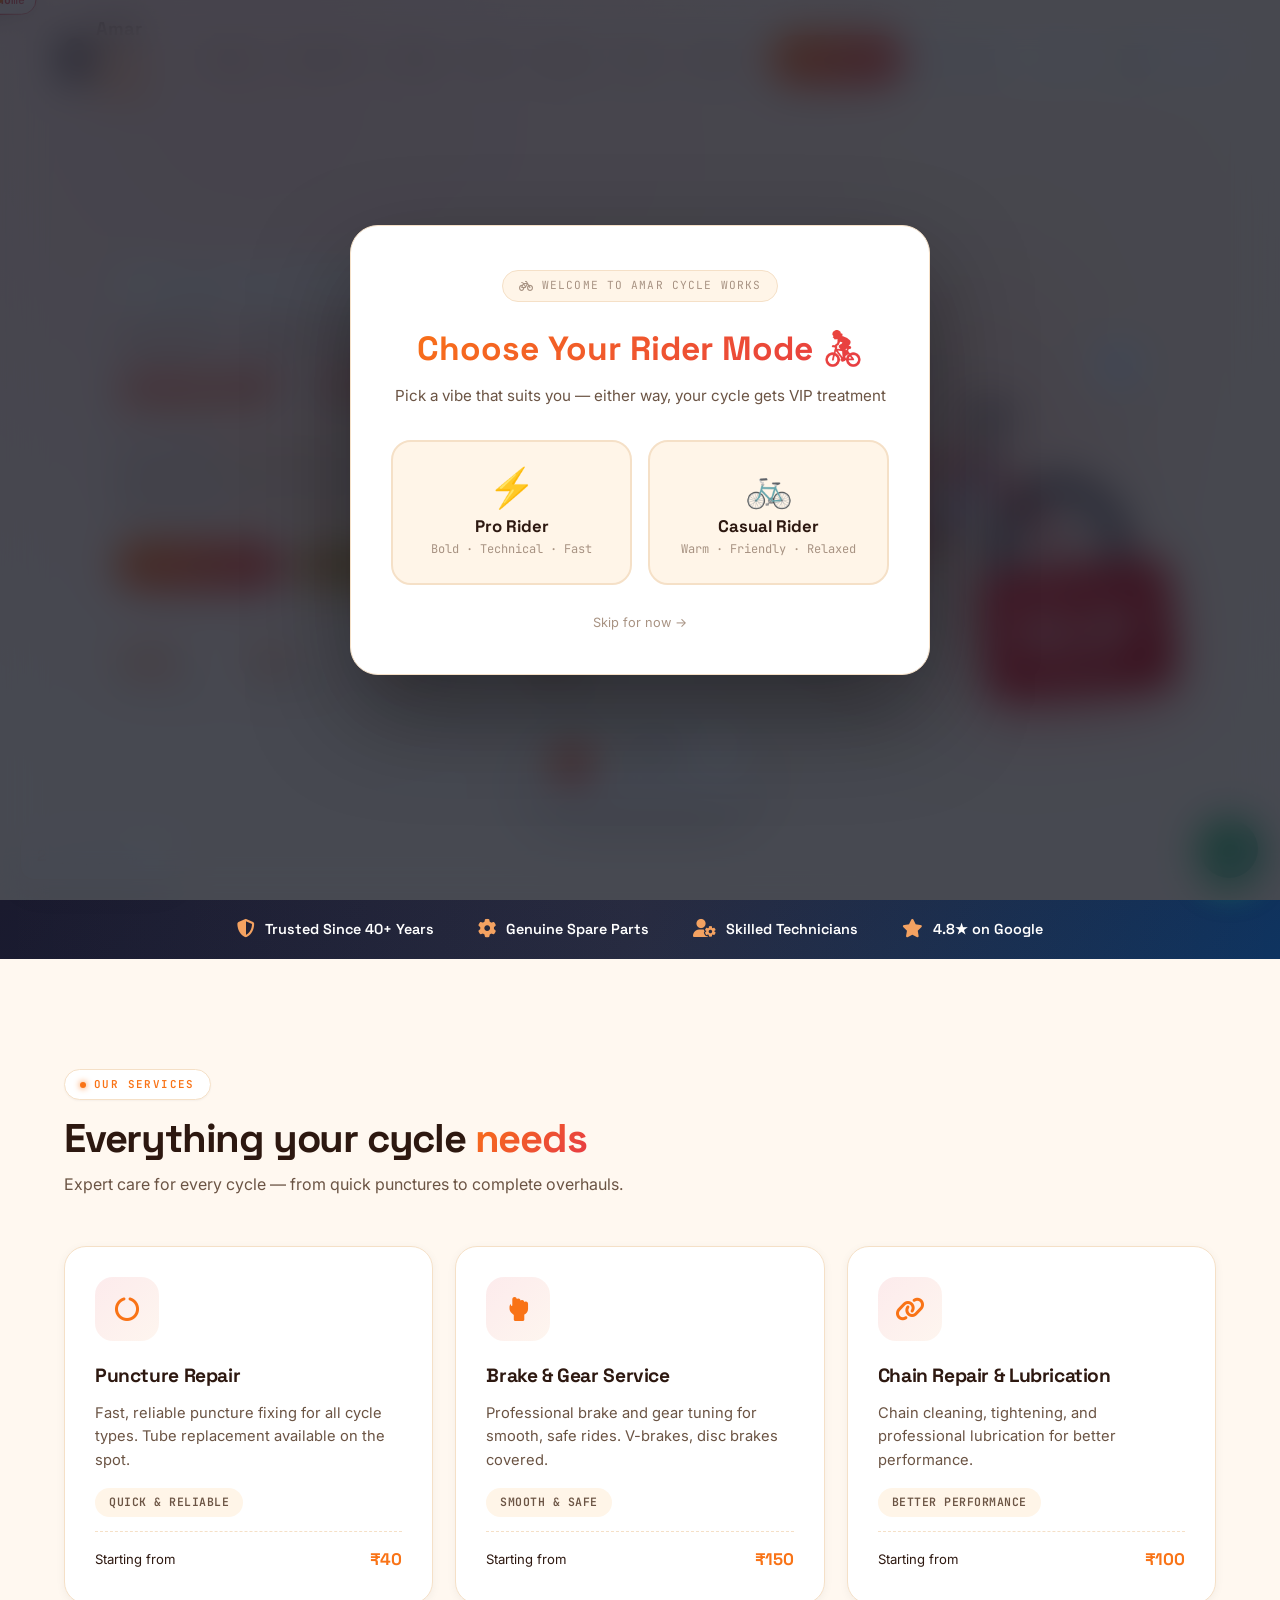
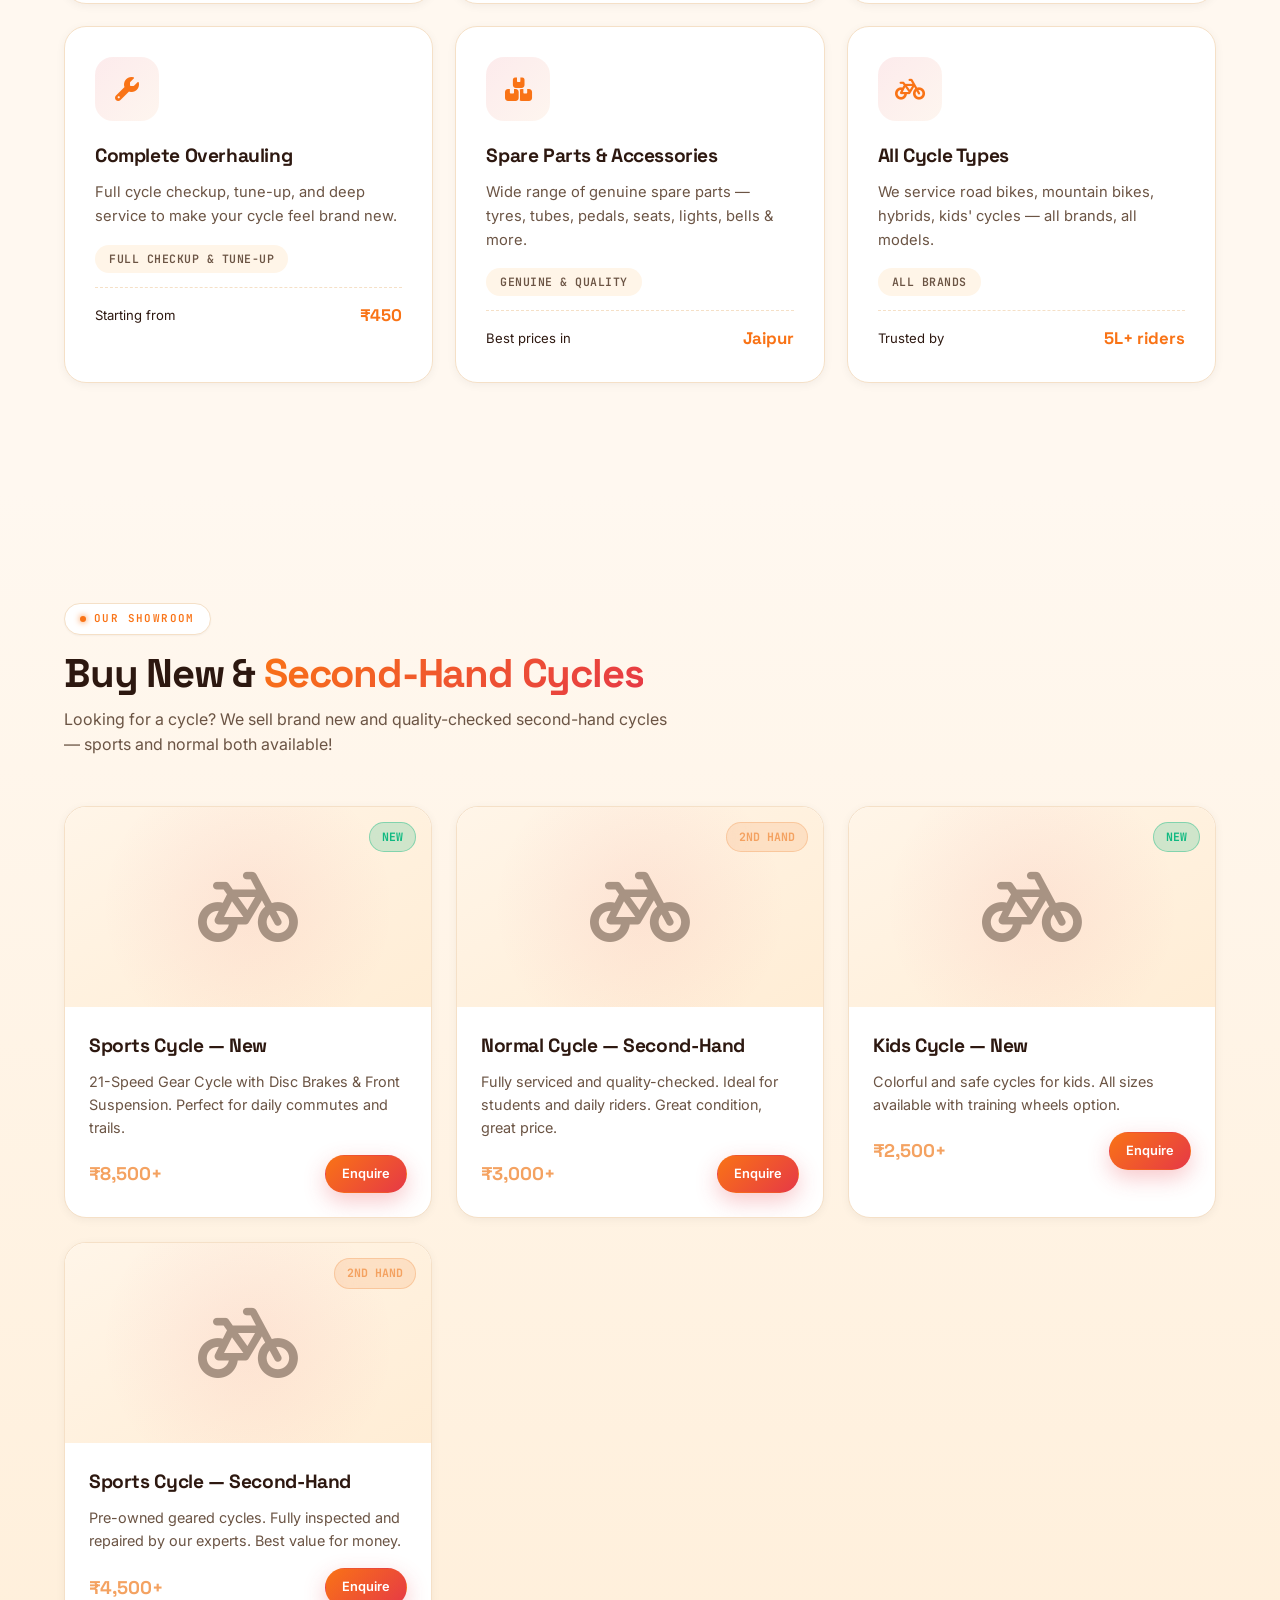
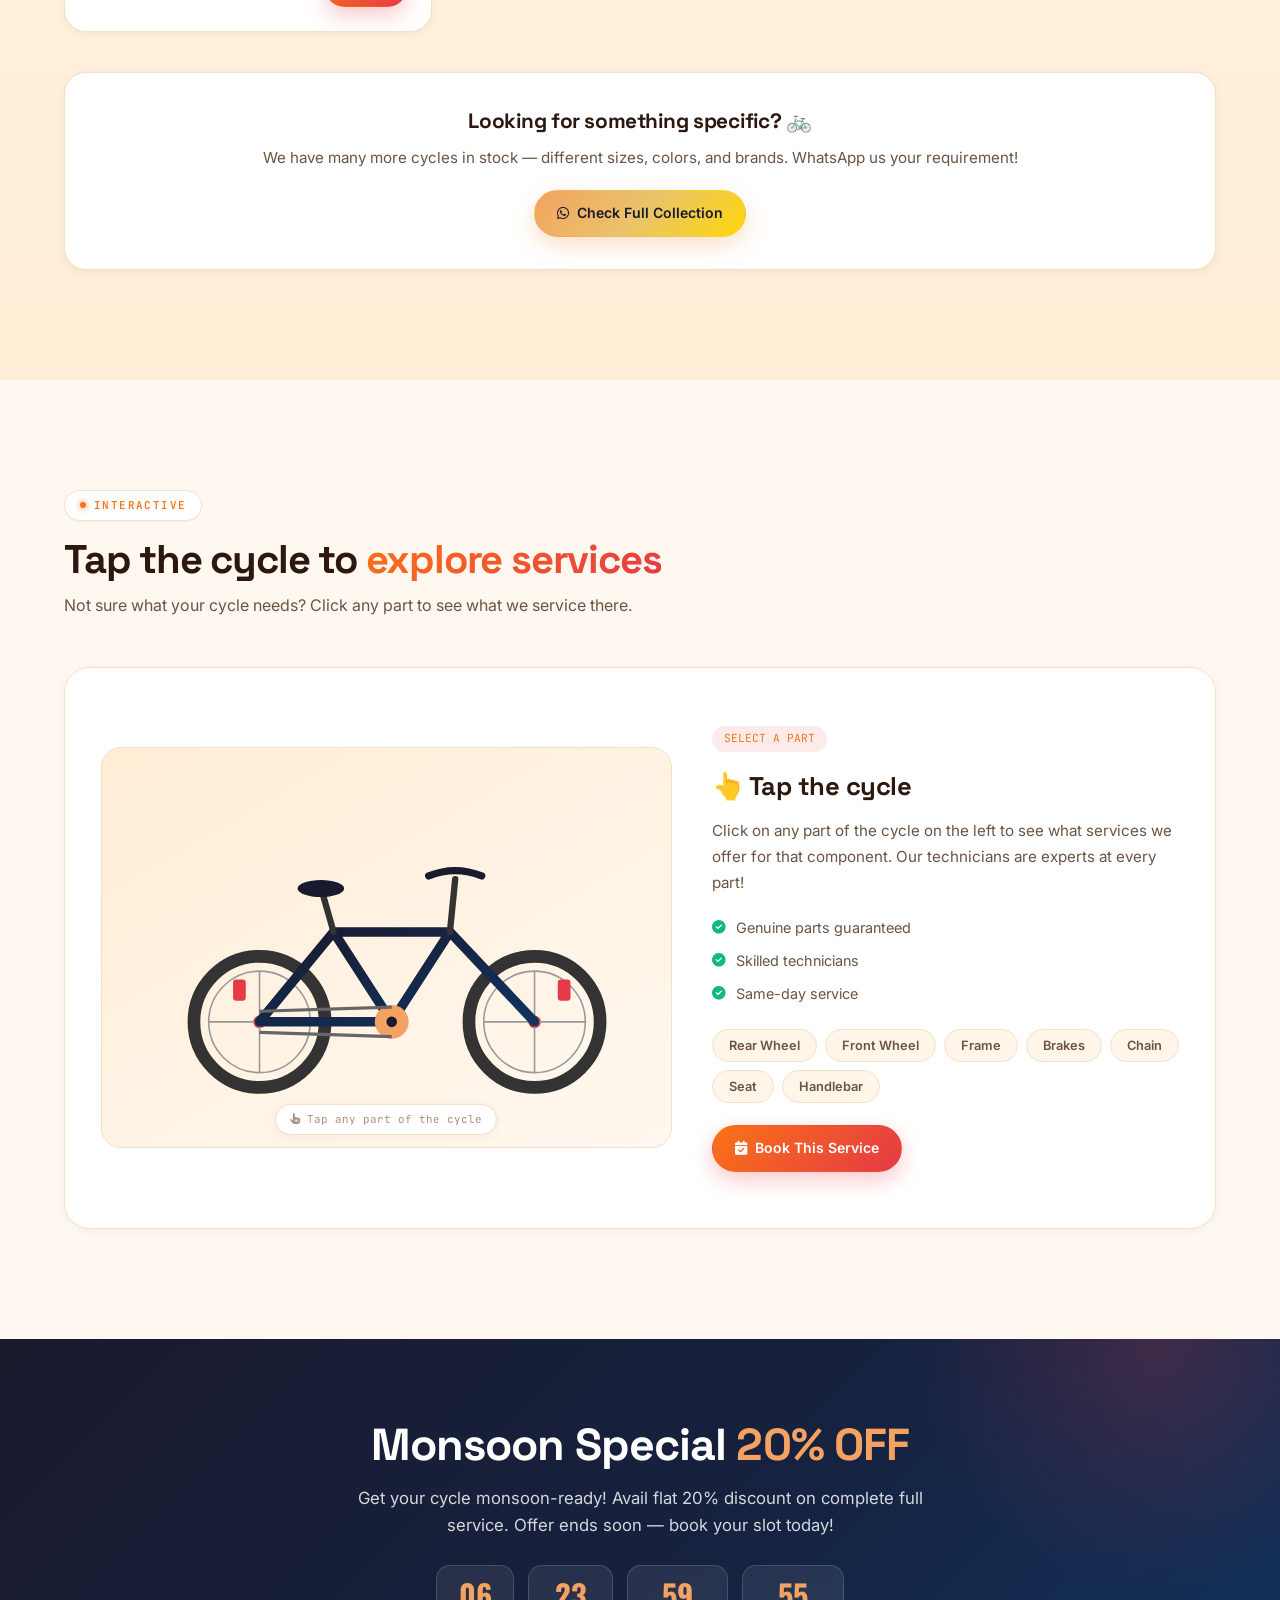
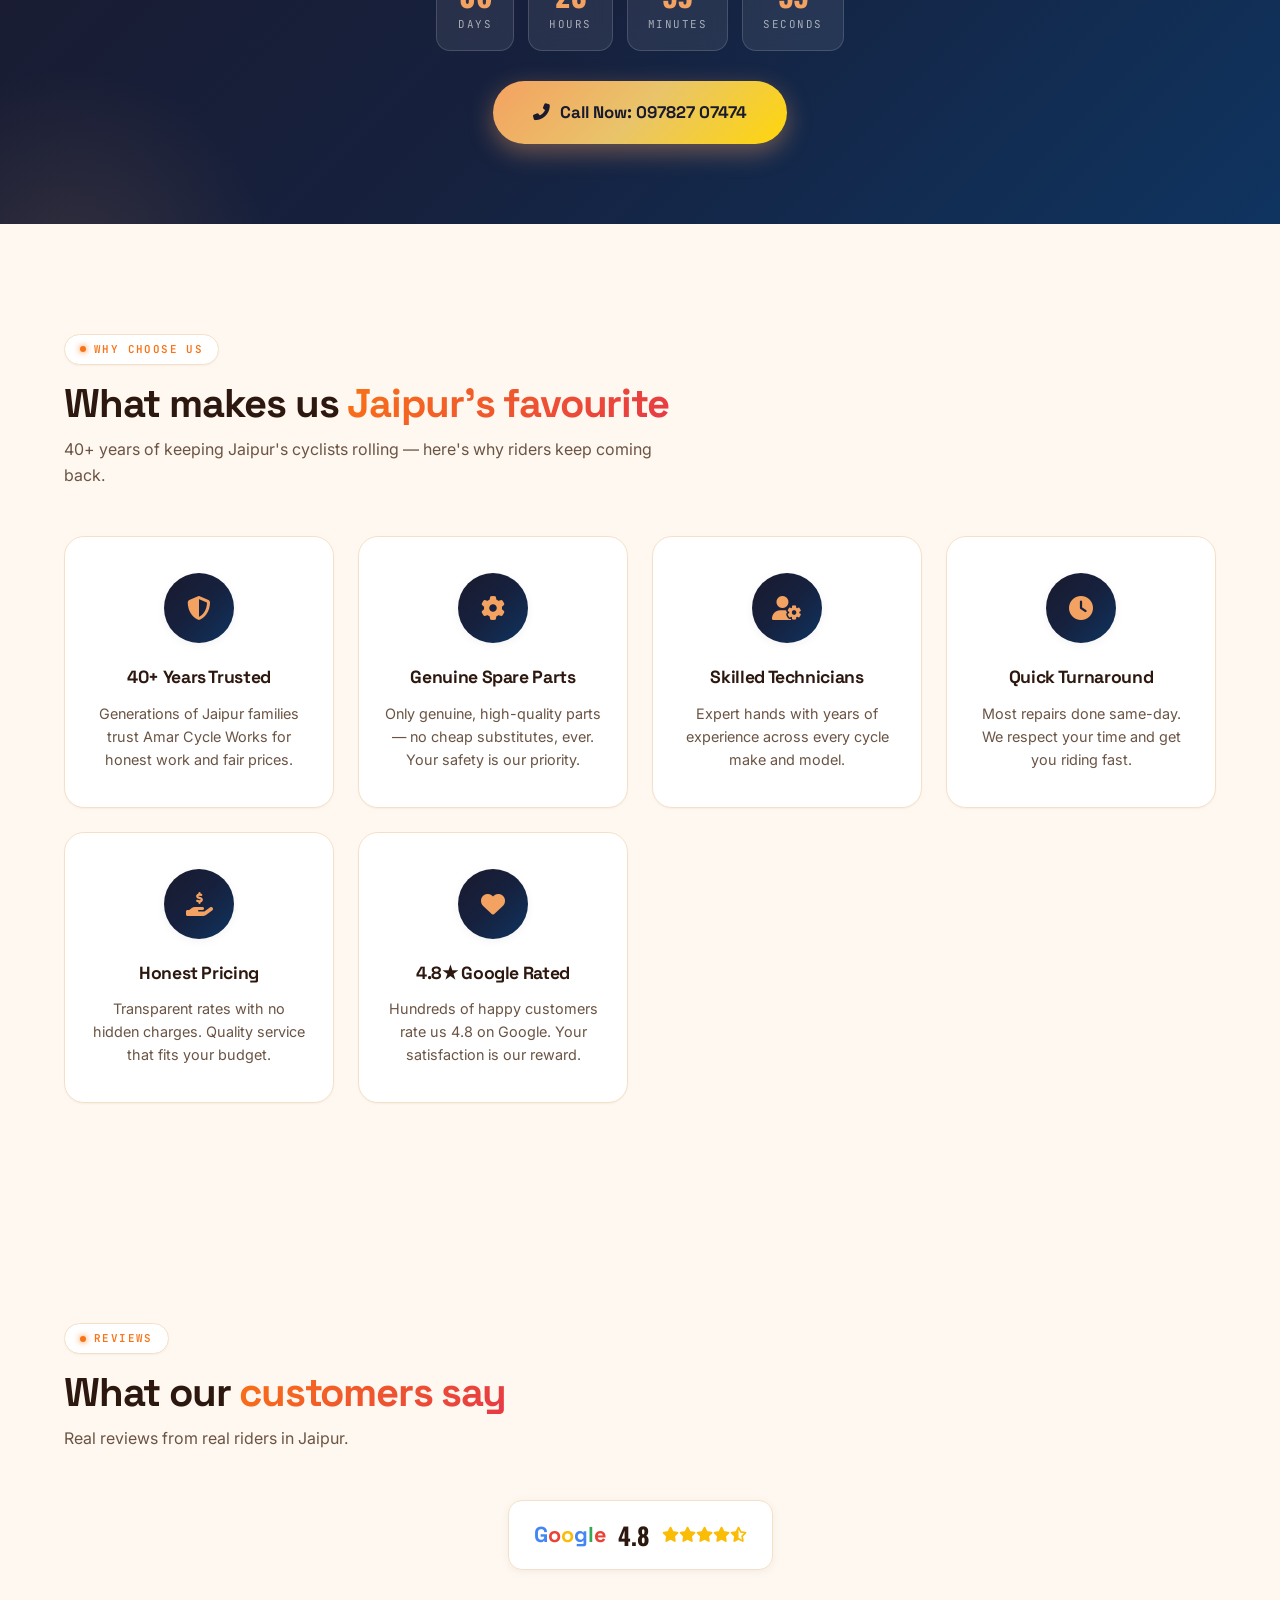
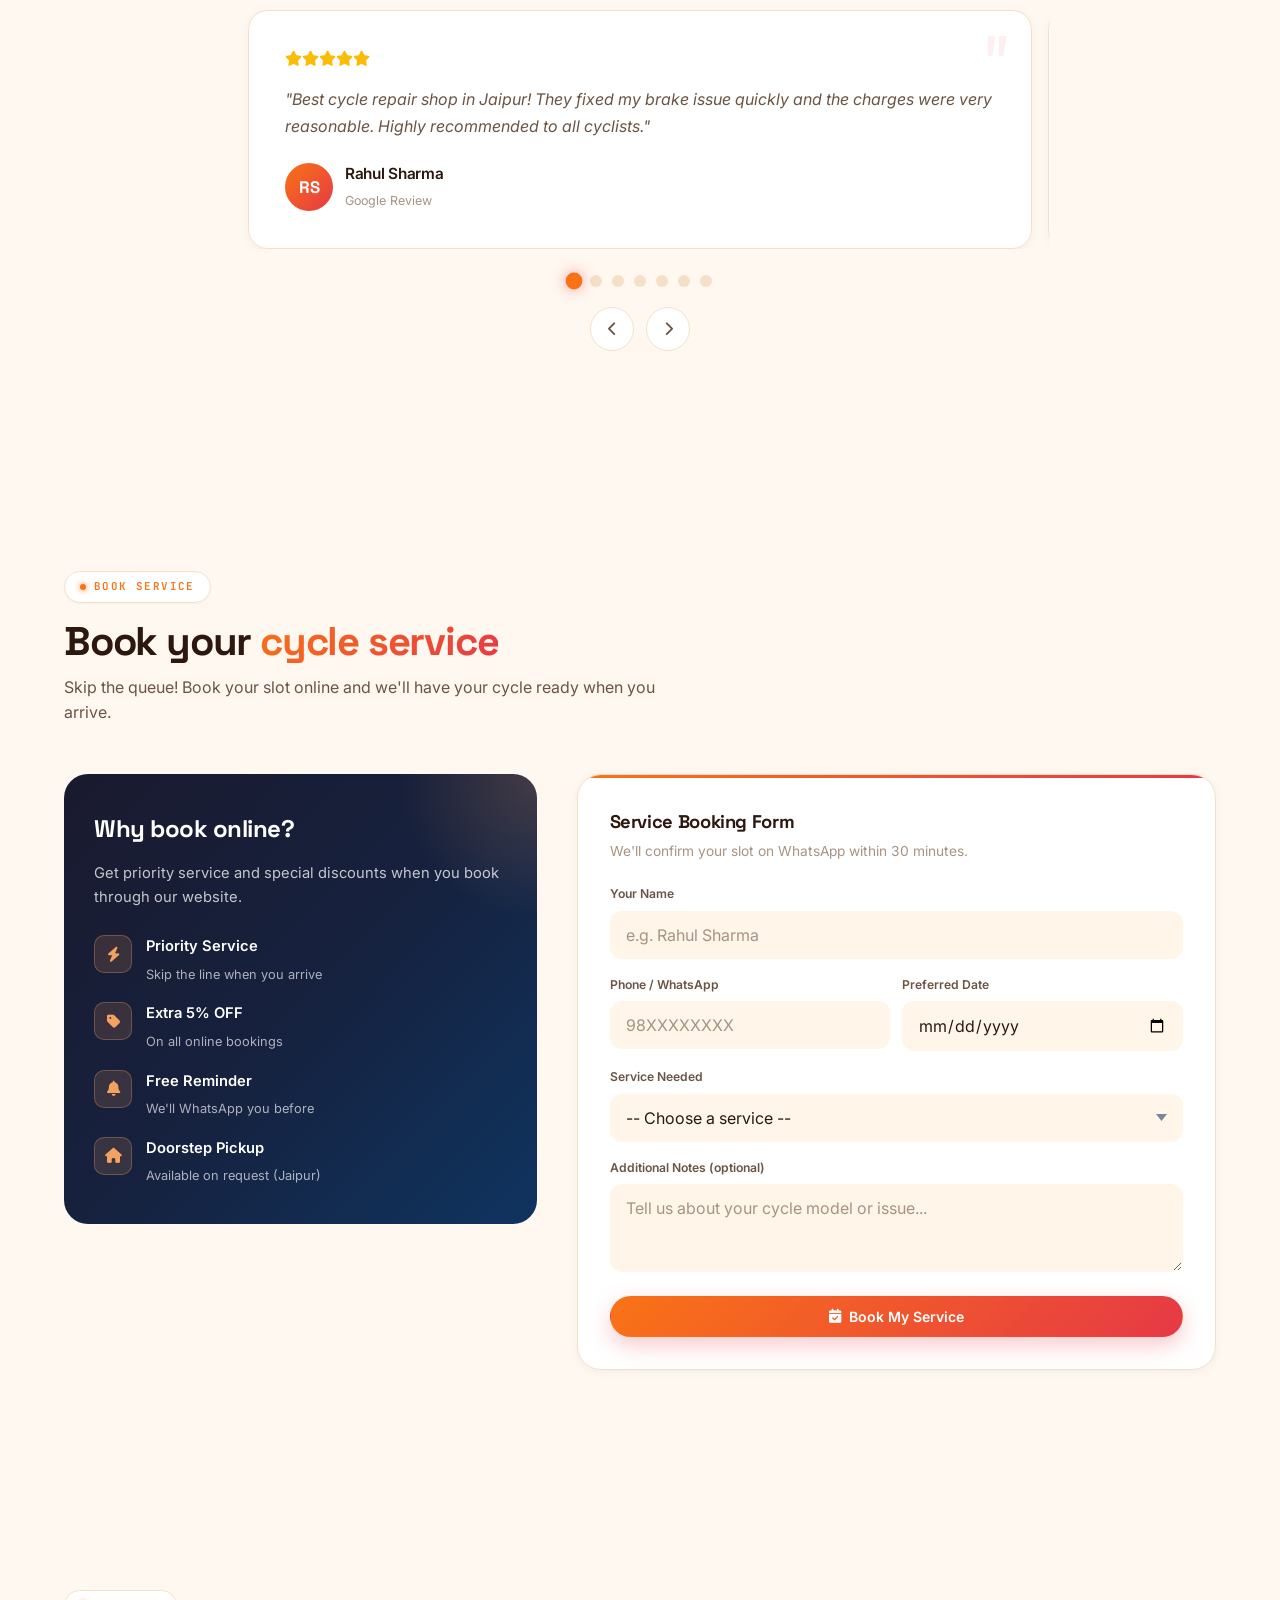
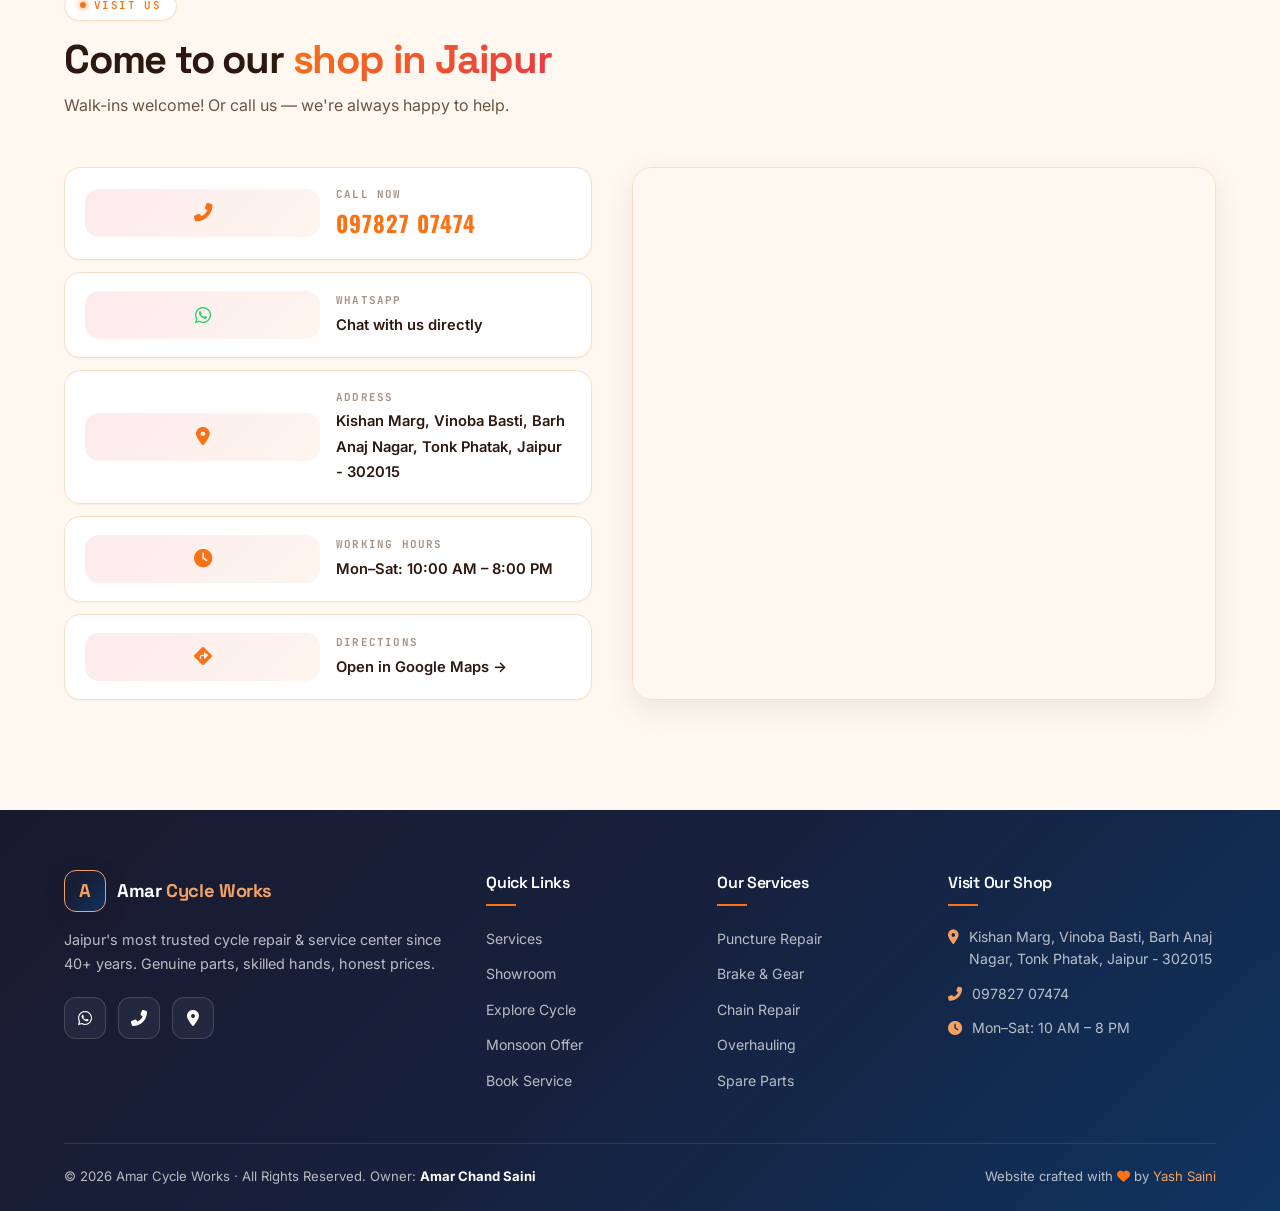
==== commit 0c5f11b5: "Update index.html" ====
--- a/index.html
+++ b/index.html
@@ -4,19 +4,14 @@
 <meta charset="UTF-8">
 <meta name="viewport" content="width=device-width, initial-scale=1.0, viewport-fit=cover">
 <meta name="theme-color" content="#1a1a2e">
-<meta name="apple-mobile-web-app-capable" content="yes">
-<title>Amar Cycle Works · Jaipur's Trusted Cycle Repair & Service Center</title>
-<meta name="description" content="Amar Cycle Works — Jaipur's most trusted cycle repair & service center. Puncture repair, brake & gear service, chain lubrication, complete overhauling. Monsoon Special: 20% OFF on Full Service. Call 097827 07474.">
-<meta name="keywords" content="cycle repair jaipur, bicycle service jaipur, puncture repair, cycle workshop, amar cycle works">
+<title>Amar Cycle Works · Jaipur's Trusted Cycle Repair & Showroom</title>
+<meta name="description" content="Amar Cycle Works — Jaipur's most trusted cycle repair, service center & showroom since 40+ years. Buy new & second-hand cycles. Monsoon Special: 20% OFF. Call 097827 07474.">
 <link rel="preconnect" href="https://fonts.googleapis.com">
 <link rel="preconnect" href="https://fonts.gstatic.com" crossorigin>
 <link href="https://fonts.googleapis.com/css2?family=Space+Grotesk:wght@400;500;600;700;800&family=Inter:wght@300;400;500;600;700;800&family=JetBrains+Mono:wght@400;500;600;700&family=Oswald:wght@500;600;700&display=swap" rel="stylesheet">
 <link rel="stylesheet" href="https://cdnjs.cloudflare.com/ajax/libs/font-awesome/6.5.2/css/all.min.css">
-<link rel="icon" href="data:image/svg+xml,%3Csvg xmlns='http://www.w3.org/2000/svg' viewBox='0 0 64 64'%3E%3Cdefs%3E%3ClinearGradient id='g' x1='0' y1='0' x2='1' y2='1'%3E%3Cstop offset='0' stop-color='%23e63946'/%3E%3Cstop offset='1' stop-color='%23f4a261'/%3E%3C/linearGradient%3E%3C/defs%3E%3Crect width='64' height='64' rx='16' fill='%231a1a2e'/%3E%3Ctext x='32' y='46' font-family='Arial' font-size='38' font-weight='900' fill='url(%23g)' text-anchor='middle'%3EA%3C/text%3E%3C/svg%3E">
+<link rel="icon" href="data:image/svg+xml,%3Csvg xmlns='http://www.w3.org/2000/svg' viewBox='0 0 64 64'%3E%3Crect width='64' height='64' rx='16' fill='%231a1a2e'/%3E%3Ctext x='32' y='46' font-family='Arial' font-size='38' font-weight='900' fill='%23e63946' text-anchor='middle'%3EA%3C/text%3E%3C/svg%3E">
 <style>
-/* ============================================================
-   ROOT / THEME VARIABLES
-   ============================================================ */
 :root{
   --bg:#f7f9fc;--bg-2:#eef2f9;--surface:#ffffff;--surface-2:#f2f6fb;
   --border:#e3e9f2;--text:#0b1220;--text-2:#4a5568;--muted:#7a8699;
@@ -35,21 +30,12 @@
 [data-theme="morning"]{--bg:#fff8f0;--bg-2:#ffedd5;--surface:#fff;--surface-2:#fff5e8;--border:#f5e0c7;--text:#2d1810;--text-2:#6b5444;--muted:#a89383;--primary:#f97316;--grad:linear-gradient(135deg,#f97316 0%,#e63946 100%);}
 [data-theme="evening"]{--bg:#1a0f2e;--bg-2:#251544;--surface:#2a1a42;--surface-2:#33204d;--border:#3d2a5c;--text:#f5e6ff;--text-2:#c4b0dd;--muted:#8a7ba3;--primary:#f472b6;--grad:linear-gradient(135deg,#f472b6 0%,#f4a261 100%);--shadow-sm:0 2px 10px rgba(0,0,0,.3);--shadow-md:0 10px 30px rgba(0,0,0,.4);--shadow-lg:0 20px 50px rgba(0,0,0,.5);}
 [data-theme="night"]{--bg:#0a0f1c;--bg-2:#0f172a;--surface:#131c30;--surface-2:#1a2540;--border:#22304d;--text:#e7ecf7;--text-2:#b4c1d8;--muted:#7d8aa3;--grad:linear-gradient(135deg,#e63946 0%,#f4a261 100%);--shadow-sm:0 2px 10px rgba(0,0,0,.3);--shadow-md:0 10px 30px rgba(0,0,0,.4);--shadow-lg:0 20px 50px rgba(0,0,0,.5);}
-[data-mode="casual"]{
-  --primary:#f97316;--navy:#2d1b4e;--navy-2:#3d2a5c;
-  --grad:linear-gradient(135deg,#f97316 0%,#f4a261 50%,#e63946 100%);
-  --heading:'Space Grotesk',sans-serif;
-}
-[data-mode="casual"] body::before{background:radial-gradient(circle at 20% 10%,rgba(249,115,22,.18),transparent 55%),radial-gradient(circle at 80% 30%,rgba(230,57,70,.14),transparent 55%)!important;}
-
+[data-mode="casual"]{--primary:#f97316;--navy:#2d1b4e;--navy-2:#3d2a5c;--grad:linear-gradient(135deg,#f97316 0%,#f4a261 50%,#e63946 100%);}
 *{margin:0;padding:0;box-sizing:border-box;-webkit-tap-highlight-color:transparent;}
-html{scroll-behavior:smooth;-webkit-text-size-adjust:100%;text-size-adjust:100%;}
-body{font-family:var(--body);background:var(--bg);color:var(--text);line-height:1.6;overflow-x:hidden;position:relative;-webkit-font-smoothing:antialiased;transition:background .5s ease,color .5s ease;overscroll-behavior-y:none;}
-body::before{content:'';position:fixed;inset:0;pointer-events:none;z-index:0;transition:background .5s;background:radial-gradient(circle at 20% 10%,rgba(230,57,70,.14),transparent 55%),radial-gradient(circle at 80% 30%,rgba(244,162,97,.12),transparent 55%);}
-[data-theme="morning"] body::before{background:radial-gradient(circle at 20% 10%,rgba(249,115,22,.15),transparent 50%),radial-gradient(circle at 80% 30%,rgba(230,57,70,.12),transparent 50%);}
-[data-theme="evening"] body::before{background:radial-gradient(circle at 20% 10%,rgba(244,114,182,.15),transparent 50%),radial-gradient(circle at 80% 30%,rgba(244,162,97,.12),transparent 50%);}
-[data-theme="night"] body::before{background:radial-gradient(circle at 20% 10%,rgba(230,57,70,.15),transparent 50%),radial-gradient(circle at 80% 30%,rgba(244,162,97,.12),transparent 50%);}
-[data-theme="night"] body::after{content:'';position:fixed;inset:0;pointer-events:none;z-index:0;background-image:radial-gradient(1px 1px at 20% 30%,#fff,transparent),radial-gradient(1px 1px at 40% 70%,#fff,transparent),radial-gradient(1.5px 1.5px at 60% 20%,#fff,transparent),radial-gradient(1px 1px at 80% 60%,#fff,transparent),radial-gradient(1.5px 1.5px at 90% 40%,#fff,transparent);background-size:100% 100%;animation:twinkle 4s ease-in-out infinite;}
+html{scroll-behavior:smooth;-webkit-text-size-adjust:100%;}
+body{font-family:var(--body);background:var(--bg);color:var(--text);line-height:1.6;overflow-x:hidden;position:relative;-webkit-font-smoothing:antialiased;transition:background .5s,color .5s;}
+body::before{content:'';position:fixed;inset:0;pointer-events:none;z-index:0;background:radial-gradient(circle at 20% 10%,rgba(230,57,70,.14),transparent 55%),radial-gradient(circle at 80% 30%,rgba(244,162,97,.12),transparent 55%);}
+[data-theme="night"] body::after{content:'';position:fixed;inset:0;pointer-events:none;z-index:0;background-image:radial-gradient(1px 1px at 20% 30%,#fff,transparent),radial-gradient(1px 1px at 40% 70%,#fff,transparent),radial-gradient(1.5px 1.5px at 60% 20%,#fff,transparent),radial-gradient(1px 1px at 80% 60%,#fff,transparent);background-size:100% 100%;animation:twinkle 4s infinite;}
 @keyframes twinkle{0%,100%{opacity:.4;}50%{opacity:1;}}
 ::selection{background:var(--primary);color:#fff;}
 img,svg{max-width:100%;display:block;}
@@ -60,10 +46,8 @@
 .section{padding:110px 0;position:relative;z-index:1;}
 button{font-family:inherit;}
 
-/* ============================================================
-   WELCOME MODAL
-   ============================================================ */
-.welcome-overlay{position:fixed;inset:0;background:rgba(10,15,28,.75);backdrop-filter:blur(20px);-webkit-backdrop-filter:blur(20px);z-index:99999;display:flex;align-items:center;justify-content:center;padding:20px;opacity:0;visibility:hidden;transition:.5s;overflow-y:auto;}
+/* WELCOME */
+.welcome-overlay{position:fixed;inset:0;background:rgba(10,15,28,.75);backdrop-filter:blur(20px);z-index:99999;display:flex;align-items:center;justify-content:center;padding:20px;opacity:0;visibility:hidden;transition:.5s;overflow-y:auto;}
 .welcome-overlay.show{opacity:1;visibility:visible;}
 .welcome-card{background:var(--surface);border:1px solid var(--border);border-radius:28px;padding:44px 40px 36px;max-width:580px;width:100%;text-align:center;box-shadow:0 40px 100px rgba(0,0,0,.4);animation:welcomePop .6s var(--ease);margin:auto;}
 @keyframes welcomePop{from{transform:scale(.85) translateY(20px);opacity:0;}to{transform:scale(1) translateY(0);opacity:1;}}
@@ -76,11 +60,9 @@
 .wb-icon{font-size:2.4rem;margin-bottom:8px;line-height:1;}
 .wb-name{font-family:var(--heading);font-weight:700;font-size:1.05rem;color:var(--text);margin-bottom:4px;}
 .wb-desc{font-size:.75rem;color:var(--muted);font-family:var(--mono);}
-.welcome-skip{background:transparent;border:none;color:var(--muted);font-size:.8rem;cursor:pointer;padding:8px 12px;border-radius:8px;transition:.2s;}
-
-/* ============================================================
-   CURSOR + HINT
-   ============================================================ */
+.welcome-skip{background:transparent;border:none;color:var(--muted);font-size:.8rem;cursor:pointer;padding:8px 12px;}
+
+/* CURSOR */
 .cursor-dot,.cursor-ring{position:fixed;top:0;left:0;pointer-events:none;z-index:99998;border-radius:50%;transform:translate(-50%,-50%);}
 .cursor-dot{width:6px;height:6px;background:var(--primary);box-shadow:0 0 12px var(--primary);}
 .cursor-ring{width:36px;height:36px;border:1.5px solid rgba(230,57,70,.5);transition:width .3s,height .3s,border-color .3s,background .3s;}
@@ -88,12 +70,10 @@
 .cursor-hint{position:fixed;top:0;left:0;padding:5px 11px;background:var(--surface);border:1.5px solid var(--border);border-radius:20px;font-family:var(--mono);font-size:.72rem;font-weight:700;color:var(--primary);pointer-events:none;z-index:99997;transform:translate(-50%,-50%) scale(.7);opacity:0;transition:opacity .3s,transform .3s;box-shadow:0 6px 20px rgba(0,0,0,.15);white-space:nowrap;display:flex;align-items:center;gap:5px;}
 .cursor-hint.show{opacity:1;transform:translate(-50%,-50%) scale(1);}
 
-/* ============================================================
-   TYRE BUDDY PET
-   ============================================================ */
-.tyre-buddy{position:fixed;top:0;left:0;width:74px;height:74px;z-index:800;pointer-events:auto;cursor:pointer;transform-origin:center bottom;transition:opacity .3s;-webkit-tap-highlight-color:transparent;}
+/* TYRE BUDDY */
+.tyre-buddy{position:fixed;top:0;left:0;width:74px;height:74px;z-index:800;pointer-events:auto;cursor:pointer;transition:opacity .3s;-webkit-tap-highlight-color:transparent;}
 .tyre-buddy.hidden{opacity:0;pointer-events:none;}
-.tb-inner{width:100%;height:100%;position:relative;transform-origin:center center;pointer-events:none;}
+.tb-inner{width:100%;height:100%;position:relative;pointer-events:none;}
 .tyre-buddy.rolling .tb-inner{animation:tbRoll .6s linear infinite;}
 @keyframes tbRoll{from{transform:rotate(0deg);}to{transform:rotate(360deg);}}
 .tb-inner svg{width:100%;height:100%;filter:drop-shadow(0 6px 12px rgba(0,0,0,.2));pointer-events:none;}
@@ -104,9 +84,7 @@
 .tyre-buddy.tapped .tap-ping{animation:tapPing .6s ease-out;}
 @keyframes tapPing{0%{opacity:.9;transform:scale(.5);}100%{opacity:0;transform:scale(1.8);}}
 
-/* ============================================================
-   SELECTOR
-   ============================================================ */
+/* SELECTOR */
 .selector{position:relative;}
 .selector-btn{display:inline-flex;align-items:center;gap:6px;height:42px;padding:0 14px;border-radius:12px;background:var(--surface);border:1px solid var(--border);color:var(--text-2);cursor:pointer;font-size:.85rem;font-weight:600;transition:.3s var(--ease);box-shadow:var(--shadow-xs);}
 .selector-btn:hover,.selector-btn:active{color:var(--primary);border-color:var(--primary);}
@@ -117,14 +95,11 @@
 .selector-menu button.active{background:rgba(230,57,70,.1);color:var(--primary);font-weight:600;}
 .selector-menu button .em{font-size:1rem;width:20px;text-align:center;}
 
-/* ============================================================
-   PRELOADER
-   ============================================================ */
+/* PRELOADER */
 #preloader{position:fixed;inset:0;background:var(--bg);z-index:99999;display:flex;align-items:center;justify-content:center;flex-direction:column;gap:22px;transition:opacity .6s,visibility .6s;}
 #preloader.hide{opacity:0;visibility:hidden;pointer-events:none;}
 .pre-logo{width:76px;height:76px;border-radius:50%;background:var(--grad);display:flex;align-items:center;justify-content:center;color:#fff;font-family:var(--heading);font-weight:700;font-size:2rem;box-shadow:0 20px 50px rgba(230,57,70,.35);animation:preSpin 2s linear infinite;position:relative;}
-.pre-logo::before,.pre-logo::after{content:'';position:absolute;inset:6px;border-radius:50%;border:2px dashed rgba(255,255,255,.3);}
-.pre-logo::after{inset:-8px;border-style:solid;border-color:transparent;border-top-color:var(--gold);animation:preSpin 1.2s linear infinite reverse;}
+.pre-logo::after{content:'';position:absolute;inset:-8px;border-radius:50%;border:2px solid transparent;border-top-color:var(--gold);animation:preSpin 1.2s linear infinite reverse;}
 @keyframes preSpin{to{transform:rotate(360deg);}}
 .pre-text{font-family:var(--mono);font-size:.75rem;color:var(--muted);letter-spacing:.2em;text-transform:uppercase;}
 .pre-bar{width:180px;height:3px;border-radius:3px;background:rgba(230,57,70,.12);overflow:hidden;position:relative;}
@@ -140,11 +115,9 @@
 .xp-fill{height:100%;border-radius:99px;background:var(--grad);width:0%;transition:width .5s var(--ease);}
 .xp-label{font-family:var(--mono);font-size:.65rem;color:var(--muted);letter-spacing:.05em;}
 
-/* ============================================================
-   NAVBAR
-   ============================================================ */
+/* NAVBAR */
 header{position:fixed;top:0;left:0;right:0;z-index:1000;padding:14px 0;transition:.4s var(--ease);border-bottom:1px solid transparent;}
-header.scrolled{background:rgba(247,249,252,.85);backdrop-filter:blur(20px) saturate(180%);-webkit-backdrop-filter:blur(20px) saturate(180%);border-color:var(--border);padding:10px 0;box-shadow:0 4px 24px rgba(15,23,42,.05);}
+header.scrolled{background:rgba(247,249,252,.85);backdrop-filter:blur(20px) saturate(180%);border-color:var(--border);padding:10px 0;box-shadow:0 4px 24px rgba(15,23,42,.05);}
 [data-theme="evening"] header.scrolled,[data-theme="night"] header.scrolled{background:rgba(10,15,28,.85);}
 nav{display:flex;align-items:center;justify-content:space-between;gap:16px;}
 .logo{display:flex;align-items:center;gap:11px;font-family:var(--heading);font-weight:700;font-size:1.15rem;}
@@ -156,34 +129,32 @@
 .nav-links a:hover{color:var(--text);background:rgba(230,57,70,.06);}
 .nav-links a.active{color:var(--primary);}
 .nav-cta{display:flex;align-items:center;gap:8px;}
-.btn{display:inline-flex;align-items:center;justify-content:center;gap:8px;padding:11px 22px;border-radius:99px;font-size:.88rem;font-weight:600;font-family:inherit;border:1px solid transparent;cursor:pointer;transition:transform .3s var(--ease),box-shadow .3s var(--ease),background .3s,color .3s,border-color .3s;white-space:nowrap;position:relative;overflow:hidden;}
+.btn{display:inline-flex;align-items:center;justify-content:center;gap:8px;padding:11px 22px;border-radius:99px;font-size:.88rem;font-weight:600;font-family:inherit;border:1px solid transparent;cursor:pointer;transition:transform .3s var(--ease),box-shadow .3s var(--ease),background .3s,color .3s,border-color .3s;white-space:nowrap;}
 .btn-primary{background:var(--grad);color:#fff;box-shadow:0 8px 22px rgba(230,57,70,.28);}
-.btn-primary:hover,.btn-primary:active{transform:translateY(-2px);box-shadow:0 14px 32px rgba(230,57,70,.42);}
+.btn-primary:hover{transform:translateY(-2px);box-shadow:0 14px 32px rgba(230,57,70,.42);}
 .btn-gold{background:var(--grad-gold);color:var(--navy);box-shadow:0 8px 22px rgba(244,162,97,.35);}
-.btn-gold:hover,.btn-gold:active{transform:translateY(-2px);box-shadow:0 14px 32px rgba(244,162,97,.5);}
+.btn-gold:hover{transform:translateY(-2px);box-shadow:0 14px 32px rgba(244,162,97,.5);}
 .btn-ghost{background:var(--surface);color:var(--text);border-color:var(--border);box-shadow:var(--shadow-xs);}
-.btn-ghost:hover,.btn-ghost:active{border-color:var(--primary);color:var(--primary);}
+.btn-ghost:hover{border-color:var(--primary);color:var(--primary);}
 .icon-btn{width:42px;height:42px;border-radius:12px;background:var(--surface);border:1px solid var(--border);color:var(--text-2);display:flex;align-items:center;justify-content:center;cursor:pointer;transition:.3s var(--ease);font-size:.95rem;box-shadow:var(--shadow-xs);flex-shrink:0;}
-.icon-btn:hover,.icon-btn:active{color:var(--primary);border-color:var(--primary);}
+.icon-btn:hover{color:var(--primary);border-color:var(--primary);}
 .icon-btn.active{background:var(--grad);color:#fff;border-color:transparent;}
-.burger{display:none;flex-direction:column;gap:5px;cursor:pointer;padding:8px;border-radius:10px;background:transparent;border:none;transition:background .3s;}
+.burger{display:none;flex-direction:column;gap:5px;cursor:pointer;padding:8px;border-radius:10px;background:transparent;border:none;}
 .burger span{width:22px;height:2px;background:var(--text);border-radius:2px;transition:.3s;}
 .burger.open span:nth-child(1){transform:translateY(7px) rotate(45deg);}
 .burger.open span:nth-child(2){opacity:0;}
 .burger.open span:nth-child(3){transform:translateY(-7px) rotate(-45deg);}
-.mobile-menu{position:fixed;top:0;right:-100%;width:min(82vw,340px);height:100vh;height:100dvh;background:var(--surface);border-left:1px solid var(--border);z-index:1001;transition:right .45s var(--ease);padding:100px 26px 40px;display:flex;flex-direction:column;gap:4px;box-shadow:-10px 0 40px rgba(15,23,42,.1);overflow-y:auto;}
+.mobile-menu{position:fixed;top:0;right:-100%;width:min(82vw,340px);height:100vh;background:var(--surface);border-left:1px solid var(--border);z-index:1001;transition:right .45s var(--ease);padding:100px 26px 40px;display:flex;flex-direction:column;gap:4px;box-shadow:-10px 0 40px rgba(15,23,42,.1);overflow-y:auto;}
 .mobile-menu.open{right:0;}
-.mobile-menu a{padding:14px;font-size:1rem;border-bottom:1px solid var(--border);color:var(--text);font-weight:500;border-radius:8px;transition:.3s;}
+.mobile-menu a{padding:14px;font-size:1rem;border-bottom:1px solid var(--border);color:var(--text);font-weight:500;border-radius:8px;}
 .mobile-menu a:active{background:rgba(230,57,70,.06);color:var(--primary);}
 .mobile-menu .mobile-extras{margin-top:20px;padding-top:20px;border-top:1px solid var(--border);display:flex;gap:8px;flex-wrap:wrap;}
 .mobile-menu .mobile-extras button{flex:1;padding:12px;background:var(--surface-2);border:1px solid var(--border);border-radius:12px;color:var(--text-2);font-size:.85rem;font-weight:600;cursor:pointer;font-family:inherit;display:flex;align-items:center;justify-content:center;gap:6px;}
-.overlay{position:fixed;inset:0;background:rgba(15,23,42,.5);backdrop-filter:blur(4px);-webkit-backdrop-filter:blur(4px);z-index:1000;opacity:0;visibility:hidden;transition:.4s;}
+.overlay{position:fixed;inset:0;background:rgba(15,23,42,.5);backdrop-filter:blur(4px);z-index:1000;opacity:0;visibility:hidden;transition:.4s;}
 .overlay.open{opacity:1;visibility:visible;}
 
-/* ============================================================
-   HERO
-   ============================================================ */
-.hero{min-height:100vh;min-height:100dvh;display:flex;align-items:center;padding:130px 0 70px;position:relative;overflow:hidden;}
+/* HERO */
+.hero{min-height:100vh;display:flex;align-items:center;padding:130px 0 70px;position:relative;overflow:hidden;}
 .hero-grid{display:grid;grid-template-columns:1.05fr .95fr;gap:56px;align-items:center;}
 .greeting{display:inline-flex;align-items:center;gap:9px;padding:8px 16px;background:var(--surface);border:1px solid var(--border);border-radius:99px;font-size:.78rem;font-weight:600;color:var(--text-2);margin-bottom:20px;box-shadow:var(--shadow-xs);flex-wrap:wrap;justify-content:center;max-width:100%;}
 .greeting .dot{width:7px;height:7px;border-radius:50%;background:#22c55e;box-shadow:0 0 0 0 rgba(34,197,94,.55);animation:pulseDot 2s infinite;flex-shrink:0;}
@@ -214,8 +185,6 @@
 .stat-row{display:grid;grid-template-columns:repeat(4,1fr);gap:20px;max-width:580px;padding-top:24px;border-top:1px solid var(--border);}
 .stat b{display:block;font-family:var(--heading);font-size:1.55rem;font-weight:700;background:var(--grad);-webkit-background-clip:text;background-clip:text;color:transparent;line-height:1.1;}
 .stat span{color:var(--muted);font-size:.73rem;font-weight:500;display:block;margin-top:2px;}
-
-/* HERO CYCLE VISUAL */
 .hero-cycle-stage{position:relative;width:100%;aspect-ratio:1/1;max-width:580px;margin:0 auto;display:flex;align-items:center;justify-content:center;}
 .hero-cycle-glow{position:absolute;inset:-8%;border-radius:50%;background:radial-gradient(circle at 50% 50%,rgba(230,57,70,.18),transparent 65%);filter:blur(38px);z-index:0;pointer-events:none;animation:glowPulse 6s ease-in-out infinite;}
 @keyframes glowPulse{0%,100%{transform:scale(1);opacity:.7;}50%{transform:scale(1.08);opacity:1;}}
@@ -229,7 +198,7 @@
 .hero-offer-badge .offer-label{font-size:.68rem;text-transform:uppercase;letter-spacing:2px;opacity:.9;font-family:var(--mono);}
 .hero-offer-badge .offer-value{font-family:'Oswald',var(--heading);font-size:2rem;font-weight:700;display:block;line-height:1;margin:4px 0;}
 .hero-offer-badge .offer-desc{font-size:.78rem;font-weight:600;}
-.hero-orbit-icon{position:absolute;width:52px;height:52px;border-radius:14px;background:var(--surface);border:1px solid var(--border);display:flex;align-items:center;justify-content:center;font-size:1.2rem;box-shadow:var(--shadow-md);z-index:3;backdrop-filter:blur(6px);-webkit-backdrop-filter:blur(6px);transition:.3s var(--ease);}
+.hero-orbit-icon{position:absolute;width:52px;height:52px;border-radius:14px;background:var(--surface);border:1px solid var(--border);display:flex;align-items:center;justify-content:center;font-size:1.2rem;box-shadow:var(--shadow-md);z-index:3;backdrop-filter:blur(6px);transition:.3s var(--ease);}
 .hero-orbit-icon:hover{transform:scale(1.15) rotate(-8deg);box-shadow:0 16px 40px rgba(230,57,70,.28);border-color:rgba(230,57,70,.45);}
 .oi-1{top:4%;left:10%;animation:bobA 5s ease-in-out infinite;}
 .oi-2{top:20%;right:4%;animation:bobB 4s ease-in-out infinite;}
@@ -238,9 +207,7 @@
 @keyframes bobA{0%,100%{transform:translateY(0);}50%{transform:translateY(-10px);}}
 @keyframes bobB{0%,100%{transform:translateY(-8px);}50%{transform:translateY(6px);}}
 
-/* ============================================================
-   TRUST BAR
-   ============================================================ */
+/* TRUST BAR */
 .trust-bar{background:var(--grad-navy);color:#fff;padding:18px 0;overflow:hidden;position:relative;}
 .trust-bar::before{content:'';position:absolute;inset:0;background:linear-gradient(90deg,transparent,rgba(244,162,97,.08),transparent);animation:shine 4s linear infinite;}
 @keyframes shine{0%{transform:translateX(-100%);}100%{transform:translateX(100%);}}
@@ -248,9 +215,7 @@
 .trust-item{display:flex;align-items:center;gap:10px;font-weight:600;font-size:.9rem;white-space:nowrap;font-family:var(--heading);}
 .trust-item i{font-size:1.15rem;color:var(--gold);}
 
-/* ============================================================
-   SECTION HEADS
-   ============================================================ */
+/* SECTION HEADS */
 .eyebrow{display:inline-flex;align-items:center;gap:8px;padding:6px 15px;background:var(--surface);border:1px solid var(--border);border-radius:99px;font-family:var(--mono);font-size:.68rem;font-weight:600;letter-spacing:1.4px;text-transform:uppercase;color:var(--primary);margin-bottom:16px;box-shadow:var(--shadow-xs);}
 .eyebrow::before{content:'';width:6px;height:6px;border-radius:50%;background:var(--primary);box-shadow:0 0 6px var(--primary);animation:pulseDot 2s infinite;}
 .section-title{font-size:clamp(1.7rem,6vw,2.5rem);font-weight:800;letter-spacing:-1.2px;line-height:1.15;margin-bottom:10px;}
@@ -262,9 +227,7 @@
 [data-reveal="scale"]{transform:scale(.94);}
 [data-reveal].in{opacity:1;transform:translate(0) scale(1);}
 
-/* ============================================================
-   SERVICES
-   ============================================================ */
+/* SERVICES */
 .services-grid{display:grid;grid-template-columns:repeat(auto-fit,minmax(280px,1fr));gap:22px;}
 .service-card{background:var(--surface);border:1px solid var(--border);border-radius:22px;padding:30px;transition:transform .4s var(--ease),box-shadow .4s var(--ease),border-color .4s;position:relative;overflow:hidden;box-shadow:var(--shadow-sm);}
 .service-card::before{content:'';position:absolute;top:0;left:0;width:100%;height:4px;background:var(--grad);transform:scaleX(0);transform-origin:left;transition:.5s var(--ease);}
@@ -278,13 +241,32 @@
 .service-card .service-price{margin-top:14px;padding-top:14px;border-top:1px dashed var(--border);display:flex;justify-content:space-between;align-items:center;font-size:.82rem;}
 .service-card .service-price b{color:var(--primary);font-family:var(--heading);font-size:1.05rem;}
 
-/* ============================================================
-   INTERACTIVE CYCLE EXPLORER
-   ============================================================ */
+/* SHOWROOM */
+.showroom{background:linear-gradient(180deg,var(--bg),var(--bg-2));}
+.showroom-grid{display:grid;grid-template-columns:repeat(auto-fit,minmax(280px,1fr));gap:24px;}
+.bike-card{background:var(--surface);border:1px solid var(--border);border-radius:22px;overflow:hidden;transition:.4s var(--ease);box-shadow:var(--shadow-sm);}
+.bike-card:hover{transform:translateY(-8px);box-shadow:var(--shadow-lg);border-color:var(--gold);}
+.bike-img{height:200px;background:linear-gradient(150deg,var(--surface-2),var(--bg-2));display:flex;align-items:center;justify-content:center;font-size:5rem;color:var(--muted);position:relative;overflow:hidden;}
+.bike-img::before{content:'';position:absolute;inset:0;background:radial-gradient(circle at 50% 50%,rgba(230,57,70,.08),transparent 70%);}
+.bike-img i{position:relative;z-index:2;transition:transform .5s var(--ease);}
+.bike-card:hover .bike-img i{transform:scale(1.1) rotate(-10deg);}
+.bike-badge{position:absolute;top:15px;right:15px;padding:5px 12px;border-radius:50px;font-size:.72rem;font-weight:700;font-family:var(--mono);z-index:3;backdrop-filter:blur(10px);}
+.badge-new{background:rgba(16,185,129,.2);color:var(--green);border:1px solid rgba(16,185,129,.4);}
+.badge-used{background:rgba(244,162,97,.2);color:var(--gold);border:1px solid rgba(244,162,97,.4);}
+.bike-info{padding:24px;}
+.bike-info h3{font-family:var(--heading);font-size:1.2rem;margin-bottom:8px;}
+.bike-info p{color:var(--text-2);font-size:.9rem;margin-bottom:16px;line-height:1.6;}
+.bike-price{display:flex;justify-content:space-between;align-items:center;gap:12px;}
+.bike-price span{font-weight:700;color:var(--gold);font-family:var(--heading);font-size:1.15rem;}
+.bike-price .btn{font-size:.8rem;padding:8px 16px;}
+.showroom-cta{margin-top:40px;text-align:center;padding:32px;background:var(--surface);border:1px solid var(--border);border-radius:22px;box-shadow:var(--shadow-sm);}
+.showroom-cta h3{font-size:1.3rem;margin-bottom:8px;}
+.showroom-cta p{color:var(--text-2);margin-bottom:20px;font-size:.95rem;}
+
+/* INTERACTIVE EXPLORER */
 .explorer{background:var(--surface);border:1px solid var(--border);border-radius:26px;padding:36px;box-shadow:var(--shadow-sm);}
 .explorer-grid{display:grid;grid-template-columns:1.1fr .9fr;gap:40px;align-items:center;}
 .explorer-svg-wrap{position:relative;background:linear-gradient(150deg,var(--bg-2),var(--bg));border-radius:20px;padding:20px;border:1px solid var(--border);overflow:hidden;}
-.explorer-svg-wrap::before{content:'';position:absolute;inset:0;background:radial-gradient(circle at 50% 50%,rgba(230,57,70,.06),transparent 70%);pointer-events:none;}
 .explorer-svg{width:100%;height:auto;position:relative;z-index:2;}
 .cycle-hit{fill:transparent;cursor:pointer;transition:.25s;}
 .cycle-hit:hover{fill:rgba(230,57,70,.15);}
@@ -292,7 +274,7 @@
 .cycle-part.active{stroke:var(--primary);stroke-width:5;filter:drop-shadow(0 0 8px rgba(230,57,70,.5));}
 .explorer-hint{position:absolute;bottom:12px;left:50%;transform:translateX(-50%);padding:6px 14px;background:var(--surface);border:1px solid var(--border);border-radius:99px;font-family:var(--mono);font-size:.68rem;color:var(--muted);box-shadow:var(--shadow-sm);white-space:nowrap;z-index:3;}
 .explorer-info{padding:20px 0;}
-.explorer-info .exp-tag{display:inline-block;font-family:var(--mono);font-size:.7rem;color:var(--primary);background:rgba(230,57,70,.1);padding:4px 12px;border-radius:99px;margin-bottom:14px;letter-spacing:.5px;}
+.explorer-info .exp-tag{display:inline-block;font-family:var(--mono);font-size:.7rem;color:var(--primary);background:rgba(230,57,70,.1);padding:4px 12px;border-radius:99px;margin-bottom:14px;}
 .explorer-info h3{font-size:1.6rem;margin-bottom:12px;}
 .explorer-info p{color:var(--text-2);margin-bottom:20px;font-size:.95rem;line-height:1.7;}
 .explorer-info .exp-list{display:flex;flex-direction:column;gap:10px;margin-bottom:24px;}
@@ -302,9 +284,7 @@
 .exp-part-btn{padding:8px 16px;background:var(--surface-2);border:1px solid var(--border);border-radius:99px;font-size:.8rem;font-weight:600;color:var(--text-2);cursor:pointer;transition:.3s var(--ease);font-family:inherit;}
 .exp-part-btn:hover,.exp-part-btn.active{background:var(--grad);color:#fff;border-color:transparent;transform:translateY(-2px);}
 
-/* ============================================================
-   OFFER BANNER
-   ============================================================ */
+/* OFFER */
 .offer-banner{background:var(--grad-navy);position:relative;overflow:hidden;padding:80px 0;}
 .offer-banner::before{content:'';position:absolute;top:-50%;right:-10%;width:500px;height:500px;background:radial-gradient(circle,rgba(230,57,70,.2) 0%,transparent 70%);border-radius:50%;}
 .offer-banner::after{content:'';position:absolute;bottom:-50%;left:-10%;width:400px;height:400px;background:radial-gradient(circle,rgba(244,162,97,.12) 0%,transparent 70%);border-radius:50%;}
@@ -319,9 +299,7 @@
 .offer-cta{display:inline-flex;align-items:center;gap:10px;background:var(--grad-gold);color:var(--navy);padding:18px 40px;border-radius:99px;font-weight:700;font-size:1.05rem;box-shadow:0 8px 25px rgba(244,162,97,.4);transition:.3s var(--ease);font-family:var(--heading);}
 .offer-cta:hover{transform:translateY(-3px) scale(1.02);box-shadow:0 12px 35px rgba(244,162,97,.55);}
 
-/* ============================================================
-   WHY US
-   ============================================================ */
+/* WHY US */
 .why-grid{display:grid;grid-template-columns:repeat(auto-fit,minmax(260px,1fr));gap:24px;}
 .why-card{text-align:center;padding:36px 24px;border-radius:20px;background:var(--surface);transition:.4s var(--ease);border:1px solid var(--border);box-shadow:var(--shadow-xs);}
 .why-card:hover{transform:translateY(-6px);box-shadow:var(--shadow-lg);border-color:rgba(230,57,70,.2);}
@@ -330,29 +308,32 @@
 .why-card h3{font-size:1.1rem;margin-bottom:10px;}
 .why-card p{color:var(--text-2);font-size:.9rem;}
 
-/* ============================================================
-   REVIEWS
-   ============================================================ */
+/* REVIEWS SLIDESHOW */
 .reviews-header{display:flex;justify-content:center;align-items:center;gap:15px;margin-bottom:40px;flex-wrap:wrap;}
 .google-rating{display:flex;align-items:center;gap:12px;background:var(--surface);padding:15px 25px;border-radius:14px;box-shadow:var(--shadow-sm);border:1px solid var(--border);}
 .google-logo{font-size:1.35rem;font-weight:700;font-family:var(--heading);}
 .google-logo .g-blue{color:#4285F4;}.google-logo .g-red{color:#EA4335;}.google-logo .g-yellow{color:#FBBC05;}.google-logo .g-green{color:#34A853;}
 .rating-stars{color:#FBBC05;font-size:.95rem;}
 .rating-score{font-family:'Oswald',var(--heading);font-size:1.5rem;font-weight:700;color:var(--text);}
-.reviews-grid{display:grid;grid-template-columns:repeat(auto-fit,minmax(300px,1fr));gap:24px;}
-.review-card{background:var(--surface);border:1px solid var(--border);border-radius:20px;padding:28px;box-shadow:var(--shadow-xs);transition:.4s var(--ease);position:relative;}
-.review-card::before{content:'"';position:absolute;top:12px;right:22px;font-size:4.5rem;font-family:'Oswald',var(--heading);color:rgba(230,57,70,.08);line-height:1;}
-.review-card:hover{transform:translateY(-6px);box-shadow:var(--shadow-md);}
-.review-stars{color:#FBBC05;margin-bottom:14px;font-size:.9rem;}
-.review-text{color:var(--text-2);font-size:.94rem;margin-bottom:20px;font-style:italic;position:relative;z-index:2;}
+.reviews-slider-wrap{position:relative;max-width:820px;margin:0 auto;overflow:hidden;padding:0 10px;}
+.reviews-track{display:flex;transition:transform .55s var(--ease);}
+.review-slide{min-width:100%;padding:0 8px;box-sizing:border-box;}
+.review-card{background:var(--surface);border:1px solid var(--border);border-radius:20px;padding:36px;box-shadow:var(--shadow-sm);transition:.4s var(--ease);position:relative;}
+.review-card::before{content:'"';position:absolute;top:14px;right:24px;font-size:5rem;font-family:'Oswald',var(--heading);color:rgba(230,57,70,.08);line-height:1;}
+.review-stars{color:#FBBC05;margin-bottom:14px;font-size:.95rem;}
+.review-text{color:var(--text-2);font-size:1rem;margin-bottom:22px;font-style:italic;position:relative;z-index:2;line-height:1.7;}
 .review-author{display:flex;align-items:center;gap:12px;}
-.review-avatar{width:44px;height:44px;border-radius:50%;background:var(--grad);display:flex;align-items:center;justify-content:center;color:#fff;font-weight:700;font-size:1rem;font-family:var(--heading);}
-.review-author-info h4{font-size:.94rem;font-family:var(--body);font-weight:600;}
+.review-avatar{width:48px;height:48px;border-radius:50%;background:var(--grad);display:flex;align-items:center;justify-content:center;color:#fff;font-weight:700;font-size:1.05rem;font-family:var(--heading);}
+.review-author-info h4{font-size:.96rem;font-family:var(--body);font-weight:600;}
 .review-author-info span{font-size:.78rem;color:var(--muted);}
-
-/* ============================================================
-   BOOKING FORM
-   ============================================================ */
+.review-nav{display:flex;justify-content:center;gap:10px;margin-top:26px;}
+.review-dot{width:12px;height:12px;border-radius:50%;background:var(--border);cursor:pointer;transition:.3s;border:none;}
+.review-dot.active{background:var(--primary);transform:scale(1.4);box-shadow:0 0 10px rgba(230,57,70,.5);}
+.review-arrows{display:flex;justify-content:center;gap:12px;margin-top:20px;}
+.review-arrow{width:44px;height:44px;border-radius:50%;background:var(--surface);border:1px solid var(--border);color:var(--text-2);cursor:pointer;display:flex;align-items:center;justify-content:center;font-size:.9rem;transition:.3s var(--ease);}
+.review-arrow:hover{background:var(--grad);color:#fff;border-color:transparent;transform:scale(1.05);}
+
+/* BOOKING */
 .booking-grid{display:grid;grid-template-columns:.85fr 1.15fr;gap:40px;align-items:start;}
 .booking-info{background:var(--grad-navy);border-radius:24px;padding:36px 30px;color:#fff;position:relative;overflow:hidden;}
 .booking-info::before{content:'';position:absolute;top:-30%;right:-30%;width:280px;height:280px;background:radial-gradient(circle,rgba(244,162,97,.2),transparent 70%);border-radius:50%;}
@@ -379,9 +360,7 @@
 .form-status.success{background:rgba(34,197,94,.1);color:#16a34a;border:1px solid rgba(34,197,94,.25);}
 .form-status.error{background:rgba(239,68,68,.1);color:#dc2626;border:1px solid rgba(239,68,68,.25);}
 
-/* ============================================================
-   CONTACT + MAP
-   ============================================================ */
+/* CONTACT */
 .contact-grid{display:grid;grid-template-columns:.95fr 1.05fr;gap:40px;}
 .contact-list{display:flex;flex-direction:column;gap:12px;}
 .contact-item{display:flex;align-items:center;gap:16px;background:var(--surface);border:1px solid var(--border);border-radius:16px;padding:18px 20px;transition:.35s var(--ease);box-shadow:var(--shadow-xs);}
@@ -394,10 +373,8 @@
 .map-wrap{border-radius:20px;overflow:hidden;box-shadow:var(--shadow-md);border:1px solid var(--border);height:100%;min-height:420px;position:relative;}
 .map-wrap iframe{width:100%;height:100%;min-height:420px;border:none;display:block;}
 
-/* ============================================================
-   FOOTER
-   ============================================================ */
-footer{background:var(--grad-navy);color:rgba(255,255,255,.7);padding:60px 0 24px;position:relative;z-index:1;margin-top:0;}
+/* FOOTER */
+footer{background:var(--grad-navy);color:rgba(255,255,255,.7);padding:60px 0 24px;position:relative;z-index:1;}
 .foot-grid{display:grid;grid-template-columns:2fr 1fr 1fr 1.4fr;gap:40px;margin-bottom:40px;}
 .foot-brand .logo-text h1{color:#fff;font-size:1.15rem;}
 .foot-brand .logo-text span{color:var(--gold);}
@@ -412,25 +389,21 @@
 .footer-contact a:hover{color:var(--gold);}
 .foot-social{display:flex;gap:12px;margin-top:20px;}
 .foot-social a{width:42px;height:42px;border-radius:12px;border:1px solid rgba(255,255,255,.15);background:rgba(255,255,255,.05);display:flex;align-items:center;justify-content:center;transition:.35s var(--ease);color:#fff;font-size:1rem;}
-.foot-social a:hover,.foot-social a:active{transform:translateY(-4px) scale(1.05);background:var(--grad);border-color:transparent;}
+.foot-social a:hover{transform:translateY(-4px) scale(1.05);background:var(--grad);border-color:transparent;}
 .foot-bottom{border-top:1px solid rgba(255,255,255,.1);padding-top:22px;display:flex;justify-content:space-between;align-items:center;flex-wrap:wrap;gap:12px;font-size:.82rem;}
 .foot-bottom a{color:var(--gold);}
 .foot-heart{color:var(--primary);display:inline-block;animation:beat 1.6s ease-in-out infinite;}
 @keyframes beat{0%,100%{transform:scale(1);}50%{transform:scale(1.2);}}
 
-/* ============================================================
-   FLOATERS
-   ============================================================ */
+/* FLOATERS */
 .float-wa{position:fixed;bottom:max(22px,env(safe-area-inset-bottom));right:22px;width:58px;height:58px;border-radius:50%;background:linear-gradient(135deg,#25d366,#128c7e);color:#fff;display:flex;align-items:center;justify-content:center;font-size:1.6rem;z-index:900;box-shadow:0 12px 32px rgba(37,211,102,.4);transition:transform .35s var(--ease);animation:waPulse 2.4s ease-in-out infinite;}
-.float-wa:hover,.float-wa:active{transform:scale(1.12) rotate(8deg);}
+.float-wa:hover{transform:scale(1.12) rotate(8deg);}
 @keyframes waPulse{0%,100%{box-shadow:0 12px 32px rgba(37,211,102,.4);}50%{box-shadow:0 12px 32px rgba(37,211,102,.65),0 0 0 14px rgba(37,211,102,.08);}}
 #toTop{position:fixed;bottom:max(22px,env(safe-area-inset-bottom));right:94px;width:48px;height:48px;border-radius:50%;background:var(--surface);border:1px solid var(--border);color:var(--text);cursor:pointer;display:flex;align-items:center;justify-content:center;font-size:1rem;box-shadow:var(--shadow-md);opacity:0;visibility:hidden;transform:translateY(16px);transition:opacity .35s,visibility .35s,transform .35s;z-index:900;}
 #toTop.show{opacity:1;visibility:visible;transform:translateY(0);}
 
-/* ============================================================
-   COMMAND PALETTE
-   ============================================================ */
-.cmdk-overlay{position:fixed;inset:0;background:rgba(15,23,42,.55);backdrop-filter:blur(6px);-webkit-backdrop-filter:blur(6px);z-index:99999;opacity:0;visibility:hidden;transition:.25s;display:flex;align-items:flex-start;justify-content:center;padding:14vh 16px 20px;}
+/* COMMAND PALETTE */
+.cmdk-overlay{position:fixed;inset:0;background:rgba(15,23,42,.55);backdrop-filter:blur(6px);z-index:99999;opacity:0;visibility:hidden;transition:.25s;display:flex;align-items:flex-start;justify-content:center;padding:14vh 16px 20px;}
 .cmdk-overlay.open{opacity:1;visibility:visible;}
 .cmdk{width:min(92vw,580px);background:var(--surface);border:1px solid var(--border);border-radius:16px;box-shadow:0 30px 80px rgba(0,0,0,.35);overflow:hidden;transform:translateY(-20px) scale(.96);transition:.3s var(--ease);}
 .cmdk-overlay.open .cmdk{transform:translateY(0) scale(1);}
@@ -441,7 +414,7 @@
 .cmdk-input .esc{font-family:var(--mono);font-size:.68rem;padding:3px 8px;border-radius:6px;background:var(--surface-2);border:1px solid var(--border);color:var(--muted);}
 .cmdk-list{max-height:360px;overflow-y:auto;padding:8px;}
 .cmdk-item{display:flex;align-items:center;gap:12px;padding:12px 14px;border-radius:10px;cursor:pointer;transition:.15s;color:var(--text-2);font-size:.9rem;}
-.cmdk-item:hover,.cmdk-item:active,.cmdk-item.active{background:rgba(230,57,70,.08);color:var(--text);}
+.cmdk-item:hover,.cmdk-item.active{background:rgba(230,57,70,.08);color:var(--text);}
 .cmdk-item .cmd-ico{width:34px;height:34px;border-radius:10px;background:linear-gradient(135deg,rgba(230,57,70,.1),rgba(244,162,97,.1));color:var(--primary);display:flex;align-items:center;justify-content:center;font-size:.85rem;flex-shrink:0;}
 .cmdk-item .cmd-sub{font-size:.72rem;color:var(--muted);}
 .cmdk-empty{padding:30px 20px;text-align:center;color:var(--muted);font-size:.86rem;}
@@ -455,9 +428,7 @@
 .toast .t-text strong{display:block;font-size:.82rem;font-weight:700;}
 .toast .t-text span{font-size:.74rem;color:var(--muted);}
 
-/* ============================================================
-   CYCLE OS (RETRO)
-   ============================================================ */
+/* CYCLE OS */
 .retro-os{position:fixed;inset:0;z-index:99998;display:none;font-family:'Inter',sans-serif;overflow:hidden;}
 .retro-os.active{display:block;animation:osFadeIn .5s ease;}
 @keyframes osFadeIn{from{opacity:0;}to{opacity:1;}}
@@ -466,222 +437,129 @@
 @keyframes bloomPulse{0%,100%{transform:translate(-50%,-50%) scale(1);opacity:.6;}50%{transform:translate(-50%,-50%) scale(1.15);opacity:1;}}
 .retro-desktop{position:absolute;inset:0 0 70px 0;padding:20px;display:grid;grid-template-columns:repeat(auto-fill,96px);grid-auto-rows:100px;gap:8px;align-content:start;overflow:auto;}
 .retro-icon{display:flex;flex-direction:column;align-items:center;justify-content:center;gap:6px;cursor:pointer;padding:8px 4px;border-radius:6px;user-select:none;transition:background .15s;text-align:center;border:1px solid transparent;}
-.retro-icon:hover,.retro-icon:active{background:rgba(255,255,255,.15);backdrop-filter:blur(4px);}
+.retro-icon:hover{background:rgba(255,255,255,.15);backdrop-filter:blur(4px);}
 .retro-icon.selected{background:rgba(230,57,70,.4);border-color:rgba(255,255,255,.3);}
 .retro-icon .ric{width:48px;height:48px;border-radius:10px;display:flex;align-items:center;justify-content:center;font-size:26px;background:linear-gradient(135deg,rgba(255,255,255,.2),rgba(255,255,255,.08));backdrop-filter:blur(8px);border:1px solid rgba(255,255,255,.15);box-shadow:0 4px 12px rgba(0,0,0,.15);color:#fff;}
 .retro-icon span{font-size:12.5px;color:#fff;text-shadow:1px 1px 3px rgba(0,0,0,.6);line-height:1.2;}
-.retro-taskbar{position:absolute;bottom:12px;left:50%;transform:translateX(-50%);height:48px;background:rgba(30,35,55,.75);backdrop-filter:blur(30px) saturate(180%);-webkit-backdrop-filter:blur(30px) saturate(180%);border:1px solid rgba(255,255,255,.1);border-radius:12px;display:flex;align-items:center;padding:6px 10px;gap:4px;z-index:5;box-shadow:0 8px 32px rgba(0,0,0,.3);max-width:calc(100% - 40px);}
+.retro-taskbar{position:absolute;bottom:12px;left:50%;transform:translateX(-50%);height:48px;background:rgba(30,35,55,.75);backdrop-filter:blur(30px) saturate(180%);border:1px solid rgba(255,255,255,.1);border-radius:12px;display:flex;align-items:center;padding:6px 10px;gap:4px;z-index:5;box-shadow:0 8px 32px rgba(0,0,0,.3);max-width:calc(100% - 40px);}
 .retro-taskbar-inner{display:flex;align-items:center;gap:4px;}
-.retro-app-btn{width:38px;height:38px;border-radius:8px;background:transparent;border:none;color:#fff;font-size:1.15rem;cursor:pointer;display:flex;align-items:center;justify-content:center;transition:background .15s;position:relative;}
-.retro-app-btn:hover,.retro-app-btn:active{background:rgba(255,255,255,.15);}
+.retro-app-btn{width:38px;height:38px;border-radius:8px;background:transparent;border:none;color:#fff;font-size:1.15rem;cursor:pointer;display:flex;align-items:center;justify-content:center;transition:background .15s;}
+.retro-app-btn:hover{background:rgba(255,255,255,.15);}
 .retro-app-btn.start-btn{background:linear-gradient(135deg,#e63946,#f4a261);box-shadow:0 2px 8px rgba(230,57,70,.4);}
 .retro-tray{margin-left:auto;padding-left:10px;border-left:1px solid rgba(255,255,255,.1);display:flex;align-items:center;gap:12px;color:#fff;font-size:12px;}
 .retro-tray .tray-icons{display:flex;gap:8px;font-size:.85rem;opacity:.9;}
-.retro-clock{font-variant-numeric:tabular-nums;text-align:right;line-height:1.2;font-size:11.5px;}
+.retro-clock{text-align:right;line-height:1.2;font-size:11.5px;}
 .retro-clock b{display:block;font-weight:400;}
-.retro-startmenu{position:absolute;bottom:72px;left:50%;transform:translateX(-50%) translateY(20px) scale(.95);background:rgba(30,35,55,.9);backdrop-filter:blur(40px) saturate(180%);-webkit-backdrop-filter:blur(40px) saturate(180%);border:1px solid rgba(255,255,255,.12);border-radius:16px;padding:20px;width:min(560px,calc(100vw - 32px));opacity:0;visibility:hidden;transition:.3s var(--ease);z-index:20;box-shadow:0 20px 60px rgba(0,0,0,.4);max-height:calc(100vh - 120px);overflow-y:auto;}
+.retro-startmenu{position:absolute;bottom:72px;left:50%;transform:translateX(-50%) translateY(20px) scale(.95);background:rgba(30,35,55,.9);backdrop-filter:blur(40px) saturate(180%);border:1px solid rgba(255,255,255,.12);border-radius:16px;padding:20px;width:min(560px,calc(100vw - 32px));opacity:0;visibility:hidden;transition:.3s var(--ease);z-index:20;box-shadow:0 20px 60px rgba(0,0,0,.4);max-height:calc(100vh - 120px);overflow-y:auto;}
 .retro-startmenu.open{opacity:1;visibility:visible;transform:translateX(-50%) translateY(0) scale(1);}
 .rsm-search{width:100%;padding:10px 14px;background:rgba(255,255,255,.08);border:1px solid rgba(255,255,255,.1);border-radius:8px;color:#fff;font-size:16px;font-family:inherit;outline:none;margin-bottom:16px;}
 .rsm-search::placeholder{color:rgba(255,255,255,.5);}
 .rsm-title{font-size:12px;color:rgba(255,255,255,.6);margin-bottom:10px;font-weight:600;letter-spacing:.5px;text-transform:uppercase;}
 .rsm-grid{display:grid;grid-template-columns:repeat(4,1fr);gap:6px;margin-bottom:14px;}
 .rsm-app{display:flex;flex-direction:column;align-items:center;gap:6px;padding:12px 6px;border-radius:10px;cursor:pointer;transition:background .15s;color:#fff;text-align:center;}
-.rsm-app:hover,.rsm-app:active{background:rgba(255,255,255,.1);}
+.rsm-app:hover{background:rgba(255,255,255,.1);}
 .rsm-app .rsa-ico{width:42px;height:42px;border-radius:10px;display:flex;align-items:center;justify-content:center;font-size:20px;background:linear-gradient(135deg,rgba(255,255,255,.18),rgba(255,255,255,.06));backdrop-filter:blur(6px);border:1px solid rgba(255,255,255,.1);}
 .rsm-app span{font-size:11px;line-height:1.1;}
 .rsm-sep{height:1px;background:rgba(255,255,255,.1);margin:12px 0;}
 .rsm-foot{display:flex;align-items:center;justify-content:space-between;color:#fff;font-size:12px;}
 .rsm-user{display:flex;align-items:center;gap:8px;}
 .rsm-avatar{width:28px;height:28px;border-radius:50%;background:var(--grad);display:flex;align-items:center;justify-content:center;font-weight:700;font-size:12px;color:#fff;}
-.retro-window{position:absolute;background:#f5f5f7;border-radius:12px;box-shadow:0 24px 70px rgba(0,0,0,.4),0 0 0 1px rgba(0,0,0,.05);min-width:280px;max-width:calc(100vw - 20px);z-index:10;overflow:hidden;animation:winPop .25s cubic-bezier(.16,.84,.44,1);}
+.retro-window{position:absolute;background:#f5f5f7;border-radius:12px;box-shadow:0 24px 70px rgba(0,0,0,.4);min-width:280px;max-width:calc(100vw - 20px);z-index:10;overflow:hidden;animation:winPop .25s var(--ease);}
 @keyframes winPop{from{transform:scale(.92);opacity:0;}to{transform:scale(1);opacity:1;}}
 .retro-title-bar{display:flex;align-items:center;justify-content:space-between;padding:6px 6px 6px 14px;background:#f5f5f7;border-bottom:1px solid #e5e5ea;font-size:13px;color:#333;cursor:move;user-select:none;height:38px;touch-action:none;}
 .retro-title-bar .rtb-title{display:flex;align-items:center;gap:8px;overflow:hidden;text-overflow:ellipsis;white-space:nowrap;}
-.retro-win-controls{display:flex;flex-shrink:0;}
 .retro-win-btn{width:42px;height:38px;background:transparent;border:none;color:#333;cursor:pointer;font-size:11px;display:flex;align-items:center;justify-content:center;transition:background .1s;}
-.retro-win-btn:hover,.retro-win-btn:active{background:#e5e5ea;}
-.retro-win-btn.close:hover,.retro-win-btn.close:active{background:#e81123;color:#fff;}
+.retro-win-btn.close:hover{background:#e81123;color:#fff;}
 .retro-win-body{padding:20px 24px;color:#222;font-size:14px;line-height:1.6;background:#fff;max-height:60vh;overflow:auto;}
 .retro-win-body h3{font-size:18px;font-weight:600;margin-bottom:12px;color:#111;}
 .retro-win-body p{margin-bottom:10px;color:#444;}
 .retro-win-body a{color:#e63946;text-decoration:underline;}
 .retro-btn{background:#e63946;border:none;border-radius:6px;padding:10px 20px;font-size:14px;font-weight:500;cursor:pointer;color:#fff;margin-top:10px;transition:background .15s;font-family:inherit;}
-.retro-btn:hover,.retro-btn:active{background:#c1121f;}
+.retro-btn:hover{background:#c1121f;}
 .retro-btn.secondary{background:#e5e5ea;color:#222;}
 .retro-exit{position:absolute;top:14px;right:14px;z-index:20;}
-.retro-exit-btn{background:rgba(30,35,55,.8);backdrop-filter:blur(20px);-webkit-backdrop-filter:blur(20px);border:1px solid rgba(255,255,255,.15);border-radius:8px;padding:10px 16px;color:#fff;font-size:12px;cursor:pointer;transition:background .2s;font-family:inherit;}
-.retro-exit-btn:hover,.retro-exit-btn:active{background:rgba(232,17,35,.85);border-color:transparent;}
-
-/* ============================================================
-   GAME
-   ============================================================ */
-.game-overlay{position:fixed;inset:0;background:rgba(6,8,15,.92);backdrop-filter:blur(8px);-webkit-backdrop-filter:blur(8px);z-index:99999;display:none;align-items:center;justify-content:center;padding:16px;overflow-y:auto;}
+.retro-exit-btn{background:rgba(30,35,55,.8);backdrop-filter:blur(20px);border:1px solid rgba(255,255,255,.15);border-radius:8px;padding:10px 16px;color:#fff;font-size:12px;cursor:pointer;transition:background .2s;font-family:inherit;}
+.retro-exit-btn:hover{background:rgba(232,17,35,.85);border-color:transparent;}
+
+/* GAME */
+.game-overlay{position:fixed;inset:0;background:rgba(6,8,15,.92);backdrop-filter:blur(8px);z-index:99999;display:none;align-items:center;justify-content:center;padding:16px;overflow-y:auto;}
 .game-overlay.active{display:flex;animation:fadeIn .35s ease;}
 @keyframes fadeIn{from{opacity:0;}to{opacity:1;}}
-.game-modal{background:var(--surface);border:1px solid var(--border);border-radius:22px;padding:24px;max-width:520px;width:100%;box-shadow:0 30px 80px rgba(0,0,0,.5);text-align:center;position:relative;animation:gamePop .35s var(--ease);margin:auto;}
+.game-modal{background:var(--surface);border:1px solid var(--border);border-radius:22px;padding:24px;max-width:540px;width:100%;box-shadow:0 30px 80px rgba(0,0,0,.5);text-align:center;position:relative;animation:gamePop .35s var(--ease);margin:auto;}
 @keyframes gamePop{from{transform:scale(.9);}to{transform:scale(1);}}
 .game-title{font-family:var(--heading);font-weight:700;font-size:1.3rem;margin-bottom:4px;background:var(--grad);-webkit-background-clip:text;background-clip:text;color:transparent;}
 .game-sub{font-size:.8rem;color:var(--muted);font-family:var(--mono);margin-bottom:16px;}
 .game-stats{display:flex;justify-content:center;gap:24px;margin-bottom:12px;font-family:var(--mono);font-size:.82rem;}
 .game-stats div{text-align:center;}
 .game-stats b{display:block;font-size:1.4rem;font-family:'Oswald',var(--heading);color:var(--primary);font-weight:700;}
-.game-stats span{color:var(--muted);font-size:.7rem;}
-#cycleCanvas{background:linear-gradient(180deg,#87ceeb 0%,#e0f6ff 100%);border-radius:14px;display:block;margin:0 auto;width:100%;max-width:480px;aspect-ratio:16/9;touch-action:none;box-shadow:inset 0 0 40px rgba(230,57,70,.08);}
+.game-stats span{color:var(--muted);font-size:.7rem;text-transform:uppercase;}
+#epicCanvas{background:linear-gradient(180deg,#1a2540 0%,#0f172a 100%);border-radius:14px;display:block;margin:0 auto;width:100%;max-width:480px;aspect-ratio:16/9;touch-action:none;box-shadow:inset 0 0 40px rgba(230,57,70,.1);border:1px solid var(--border);}
 .game-close{position:absolute;top:14px;right:14px;width:36px;height:36px;border-radius:50%;background:var(--surface-2);border:1px solid var(--border);color:var(--text-2);cursor:pointer;font-size:.85rem;display:flex;align-items:center;justify-content:center;transition:.2s;}
-.game-close:hover,.game-close:active{background:#ef4444;color:#fff;border-color:transparent;}
+.game-close:hover{background:#ef4444;color:#fff;border-color:transparent;}
 .game-msg{margin-top:14px;font-family:var(--mono);font-size:.8rem;color:var(--muted);}
-
-/* ============================================================
-   RESPONSIVE
-   ============================================================ */
-@media(max-width:1100px){
-  .nav-links{display:none;}
-  .nav-cta .btn-ghost,.nav-cta .btn-primary{display:none;}
-  .burger{display:flex;}
-  .foot-grid{grid-template-columns:1fr 1fr;}
-}
-@media(max-width:1000px){
-  .hero{padding:110px 0 60px;}
-  .hero-grid{grid-template-columns:1fr;gap:44px;text-align:center;}
-  .hero-cycle-stage{max-width:380px;margin:0 auto;order:-1;}
-  .hero-actions{justify-content:center;}
-  .hero-sub{margin-left:auto;margin-right:auto;}
-  .stat-row{grid-template-columns:repeat(4,1fr);gap:14px;max-width:100%;margin:0 auto;}
-  .explorer-grid,.booking-grid,.contact-grid{grid-template-columns:1fr;gap:30px;}
-  .section{padding:80px 0;}
-}
+.game-legend{display:flex;justify-content:center;gap:16px;margin-top:12px;flex-wrap:wrap;font-size:.72rem;font-family:var(--mono);color:var(--muted);}
+.game-legend span{display:inline-flex;align-items:center;gap:5px;}
+
+/* RESPONSIVE */
+@media(max-width:1100px){.nav-links{display:none;}.nav-cta .btn-ghost,.nav-cta .btn-primary{display:none;}.burger{display:flex;}.foot-grid{grid-template-columns:1fr 1fr;}}
+@media(max-width:1000px){.hero{padding:110px 0 60px;}.hero-grid{grid-template-columns:1fr;gap:44px;text-align:center;}.hero-cycle-stage{max-width:380px;margin:0 auto;order:-1;}.hero-actions{justify-content:center;}.hero-sub{margin-left:auto;margin-right:auto;}.stat-row{grid-template-columns:repeat(4,1fr);gap:14px;max-width:100%;margin:0 auto;}.explorer-grid,.booking-grid,.contact-grid{grid-template-columns:1fr;gap:30px;}.section{padding:80px 0;}}
 @media(max-width:768px){
-  .wrap{padding-left:16px;padding-right:16px;}
-  .section{padding:64px 0;}
-  .section-sub{margin-bottom:32px;}
-  .section-title{letter-spacing:-.8px;}
-  .eyebrow{font-size:.62rem;padding:5px 12px;}
-  header{padding:10px 0;}
-  header.scrolled{padding:8px 0;}
-  .logo{font-size:1rem;gap:8px;}
-  .logo-mark{width:36px;height:36px;font-size:1rem;border-radius:10px;}
-  .nav-cta{gap:6px;}
-  .icon-btn{width:38px;height:38px;font-size:.85rem;border-radius:10px;}
-  .selector-btn{height:38px;padding:0 10px;font-size:.78rem;border-radius:10px;}
-  .selector-btn #vibeLabel,.selector-btn #themeIcon{display:none;}
-  .burger{padding:6px;}
-  .burger span{width:20px;}
-  .mobile-menu{padding:80px 22px 40px;}
-  .hero{padding:90px 0 40px;min-height:auto;}
-  .greeting{padding:6px 12px;font-size:.7rem;gap:6px;margin-bottom:16px;}
-  .greeting .clock,.greeting .weather{font-size:.66rem;}
-  .greeting .sep{height:12px;}
-  .hero h1{letter-spacing:-1.3px;margin-bottom:10px;}
-  .hero-sub{font-size:.92rem;margin-bottom:22px;}
-  .hero-actions{gap:8px;margin-bottom:26px;}
-  .hero-actions .btn{flex:1 1 calc(50% - 4px);min-width:0;padding:11px 14px;font-size:.8rem;}
-  .hero-actions .btn:last-child{flex-basis:100%;}
-  .stat-row{grid-template-columns:1fr 1fr;gap:14px;padding-top:20px;}
-  .stat b{font-size:1.3rem;}
-  .stat span{font-size:.68rem;}
-  .hero-cycle-stage{max-width:min(340px,90vw);}
+  .wrap{padding-left:16px;padding-right:16px;}.section{padding:64px 0;}.section-sub{margin-bottom:32px;}.section-title{letter-spacing:-.8px;}.eyebrow{font-size:.62rem;padding:5px 12px;}
+  header{padding:10px 0;}header.scrolled{padding:8px 0;}.logo{font-size:1rem;gap:8px;}.logo-mark{width:36px;height:36px;font-size:1rem;border-radius:10px;}
+  .nav-cta{gap:6px;}.icon-btn{width:38px;height:38px;font-size:.85rem;border-radius:10px;}
+  .selector-btn{height:38px;padding:0 10px;font-size:.78rem;border-radius:10px;}.selector-btn #modeLabel,.selector-btn #themeIcon{display:none;}
+  .burger{padding:6px;}.burger span{width:20px;}.mobile-menu{padding:80px 22px 40px;}
+  .hero{padding:90px 0 40px;min-height:auto;}.greeting{padding:6px 12px;font-size:.7rem;gap:6px;margin-bottom:16px;}
+  .greeting .clock,.greeting .weather{font-size:.66rem;}.greeting .sep{height:12px;}
+  .hero h1{letter-spacing:-1.3px;margin-bottom:10px;}.hero-sub{font-size:.92rem;margin-bottom:22px;}
+  .hero-actions{gap:8px;margin-bottom:26px;}.hero-actions .btn{flex:1 1 calc(50% - 4px);min-width:0;padding:11px 14px;font-size:.8rem;}
+  .hero-actions .btn:last-child{flex-basis:100%;}.stat-row{grid-template-columns:1fr 1fr;gap:14px;padding-top:20px;}
+  .stat b{font-size:1.3rem;}.stat span{font-size:.68rem;}.hero-cycle-stage{max-width:min(340px,90vw);}
   .hero-orbit-icon{width:42px;height:42px;font-size:1rem;border-radius:12px;}
-  .hero-offer-badge{padding:14px 20px;right:50%;transform:translateX(50%) rotate(-4deg);}
-  .hero-offer-badge .offer-value{font-size:1.5rem;}
-  .trust-bar .wrap{gap:20px;}
-  .trust-item{font-size:.8rem;}
-  .trust-item i{font-size:1rem;}
-  .explorer{padding:22px;}
-  .explorer-info h3{font-size:1.25rem;}
-  .explorer-info p{font-size:.88rem;}
-  .exp-part-btn{padding:6px 12px;font-size:.74rem;}
-  .booking-info{padding:26px 22px;}
-  .booking-info h3{font-size:1.25rem;}
-  .booking-form{padding:24px 20px;}
-  .form-row.split{grid-template-columns:1fr;}
-  .contact-item{padding:14px 16px;gap:12px;}
-  .c-ico{width:42px;height:42px;font-size:1rem;}
-  .contact-item div b{font-size:.86rem;}
-  .contact-item .phone-big{font-size:1.15rem;}
-  .map-wrap{min-height:320px;}
-  .map-wrap iframe{min-height:320px;}
-  .foot-grid{grid-template-columns:1fr;gap:30px;}
-  .foot-bottom{flex-direction:column;text-align:center;}
-  .float-wa{width:52px;height:52px;font-size:1.4rem;right:16px;}
-  #toTop{right:78px;width:44px;height:44px;font-size:.9rem;}
-  .xp-bar{bottom:78px;left:14px;padding:8px 12px;gap:8px;}
-  .xp-lvl{font-size:.9rem;}
-  .xp-info{min-width:60px;}
-  .xp-label{font-size:.6rem;}
-  .welcome-card{padding:32px 22px 26px;}
-  .welcome-options{grid-template-columns:1fr;gap:12px;}
-  .welcome-btn{padding:20px 16px;}
-  .cmdk-overlay{padding:8vh 12px 20px;}
-  .cmdk-list{max-height:55vh;}
+  .hero-offer-badge{padding:14px 20px;right:50%;transform:translateX(50%) rotate(-4deg);}.hero-offer-badge .offer-value{font-size:1.5rem;}
+  .trust-bar .wrap{gap:20px;}.trust-item{font-size:.8rem;}.trust-item i{font-size:1rem;}
+  .explorer{padding:22px;}.explorer-info h3{font-size:1.25rem;}.explorer-info p{font-size:.88rem;}.exp-part-btn{padding:6px 12px;font-size:.74rem;}
+  .booking-info{padding:26px 22px;}.booking-info h3{font-size:1.25rem;}.booking-form{padding:24px 20px;}.form-row.split{grid-template-columns:1fr;}
+  .contact-item{padding:14px 16px;gap:12px;}.c-ico{width:42px;height:42px;font-size:1rem;}.contact-item div b{font-size:.86rem;}.contact-item .phone-big{font-size:1.15rem;}
+  .map-wrap{min-height:320px;}.map-wrap iframe{min-height:320px;}
+  .foot-grid{grid-template-columns:1fr;gap:30px;}.foot-bottom{flex-direction:column;text-align:center;}
+  .float-wa{width:52px;height:52px;font-size:1.4rem;right:16px;}#toTop{right:78px;width:44px;height:44px;font-size:.9rem;}
+  .xp-bar{bottom:78px;left:14px;padding:8px 12px;gap:8px;}.xp-lvl{font-size:.9rem;}.xp-info{min-width:60px;}.xp-label{font-size:.6rem;}
+  .welcome-card{padding:32px 22px 26px;}.welcome-options{grid-template-columns:1fr;gap:12px;}.welcome-btn{padding:20px 16px;}
+  .cmdk-overlay{padding:8vh 12px 20px;}.cmdk-list{max-height:55vh;}
   .retro-desktop{grid-template-columns:repeat(auto-fill,80px);grid-auto-rows:88px;padding:14px;inset:0 0 70px 0;gap:6px;}
-  .retro-icon .ric{width:40px;height:40px;font-size:22px;border-radius:8px;}
-  .retro-icon span{font-size:11px;}
-  .retro-taskbar{height:52px;padding:6px 8px;gap:3px;max-width:calc(100% - 24px);}
-  .retro-app-btn{width:36px;height:36px;font-size:1.05rem;}
-  .retro-tray .tray-icons{display:none;}
-  .retro-clock{font-size:10.5px;}
-  .retro-startmenu{padding:16px;bottom:76px;width:calc(100vw - 24px);}
-  .rsm-grid{grid-template-columns:repeat(4,1fr);gap:4px;}
-  .rsm-app{padding:10px 4px;}
-  .rsm-app .rsa-ico{width:38px;height:38px;font-size:18px;}
-  .rsm-app span{font-size:10px;}
-  .retro-window{min-width:280px;max-width:calc(100vw - 16px);left:8px !important;top:8px !important;}
-  .retro-win-body{padding:16px 18px;font-size:13.5px;}
-  .game-modal{padding:18px;border-radius:18px;}
-  .game-title{font-size:1.15rem;}
-  .toast{bottom:auto;top:80px;padding:12px 16px;}
-  .toast .t-icon{width:34px;height:34px;font-size:.9rem;}
-  .toast .t-text strong{font-size:.78rem;}
-  .toast .t-text span{font-size:.7rem;}
+  .retro-icon .ric{width:40px;height:40px;font-size:22px;border-radius:8px;}.retro-icon span{font-size:11px;}
+  .retro-taskbar{height:52px;padding:6px 8px;gap:3px;max-width:calc(100% - 24px);}.retro-app-btn{width:36px;height:36px;font-size:1.05rem;}
+  .retro-tray .tray-icons{display:none;}.retro-clock{font-size:10.5px;}.retro-startmenu{padding:16px;bottom:76px;width:calc(100vw - 24px);}
+  .rsm-grid{grid-template-columns:repeat(4,1fr);gap:4px;}.rsm-app{padding:10px 4px;}.rsm-app .rsa-ico{width:38px;height:38px;font-size:18px;}.rsm-app span{font-size:10px;}
+  .retro-window{min-width:280px;max-width:calc(100vw - 16px);left:8px !important;top:8px !important;}.retro-win-body{padding:16px 18px;font-size:13.5px;}
+  .game-modal{padding:18px;border-radius:18px;}.game-title{font-size:1.15rem;}
+  .toast{bottom:auto;top:80px;padding:12px 16px;}.toast .t-icon{width:34px;height:34px;font-size:.9rem;}.toast .t-text strong{font-size:.78rem;}.toast .t-text span{font-size:.7rem;}
+  .review-card{padding:24px 22px;}.review-text{font-size:.92rem;}.review-arrow{width:38px;height:38px;}
 }
 @media(max-width:480px){
-  .wrap{padding-left:14px;padding-right:14px;}
-  .section{padding:56px 0;}
-  .hero{padding:80px 0 36px;}
-  .greeting{padding:5px 10px;font-size:.66rem;gap:5px;}
-  .greeting .weather{display:none;}
-  .hero h1{font-size:1.9rem;letter-spacing:-1px;}
-  .hero-actions .btn{font-size:.76rem;padding:10px 12px;min-height:42px;}
-  .stat-row{grid-template-columns:1fr 1fr;gap:10px;}
-  .stat b{font-size:1.15rem;}
-  .services-grid{grid-template-columns:1fr;gap:16px;}
-  .service-card{padding:24px 20px;}
-  .service-icon{width:54px;height:54px;font-size:1.3rem;border-radius:15px;}
-  .service-card h3{font-size:1.05rem;}
-  .why-card{padding:26px 20px;}
-  .why-icon{width:56px;height:56px;font-size:1.25rem;}
-  .reviews-grid{grid-template-columns:1fr;}
-  .review-card{padding:22px 20px;}
-  .offer-timer{gap:8px;}
-  .timer-box{padding:10px 14px;min-width:60px;border-radius:10px;}
-  .timer-box b{font-size:1.4rem;}
-  .timer-box span{font-size:.6rem;letter-spacing:1px;}
+  .wrap{padding-left:14px;padding-right:14px;}.section{padding:56px 0;}.hero{padding:80px 0 36px;}
+  .greeting{padding:5px 10px;font-size:.66rem;gap:5px;}.greeting .weather{display:none;}
+  .hero h1{font-size:1.9rem;letter-spacing:-1px;}.hero-actions .btn{font-size:.76rem;padding:10px 12px;min-height:42px;}
+  .stat-row{grid-template-columns:1fr 1fr;gap:10px;}.stat b{font-size:1.15rem;}
+  .services-grid{grid-template-columns:1fr;gap:16px;}.service-card{padding:24px 20px;}.service-icon{width:54px;height:54px;font-size:1.3rem;border-radius:15px;}.service-card h3{font-size:1.05rem;}
+  .showroom-grid{grid-template-columns:1fr;}.bike-img{height:170px;font-size:4rem;}
+  .why-card{padding:26px 20px;}.why-icon{width:56px;height:56px;font-size:1.25rem;}
+  .review-card{padding:22px 18px;}.review-text{font-size:.88rem;}
+  .offer-timer{gap:8px;}.timer-box{padding:10px 14px;min-width:60px;border-radius:10px;}.timer-box b{font-size:1.4rem;}.timer-box span{font-size:.6rem;letter-spacing:1px;}
   .offer-cta{padding:14px 26px;font-size:.92rem;}
-  .float-wa{width:48px;height:48px;font-size:1.3rem;right:14px;}
-  #toTop{right:68px;width:42px;height:42px;}
-  .xp-bar{left:12px;padding:7px 10px;}
-  .xp-info{min-width:50px;}
-  .tyre-buddy{width:60px !important;height:60px !important;}
-  .tb-bubble{font-size:.7rem;padding:5px 10px;}
+  .float-wa{width:48px;height:48px;font-size:1.3rem;right:14px;}#toTop{right:68px;width:42px;height:42px;}
+  .xp-bar{left:12px;padding:7px 10px;}.xp-info{min-width:50px;}
+  .tyre-buddy{width:60px !important;height:60px !important;}.tb-bubble{font-size:.7rem;padding:5px 10px;}
   .toast{top:70px;padding:10px 14px;gap:10px;}
 }
-@media (hover:none){
-  .service-card:hover{transform:none;}
-  .why-card:hover{transform:none;}
-  .contact-item:hover{transform:none;}
-  .float-wa:hover{transform:none;}
-}
-@media(prefers-reduced-motion:reduce){
-  *,*::before,*::after{animation-duration:.001ms !important;animation-iteration-count:1 !important;transition-duration:.001ms !important;}
-  [data-reveal]{opacity:1 !important;transform:none !important;}
-}
+@media (hover:none){.service-card:hover,.why-card:hover,.contact-item:hover,.float-wa:hover{transform:none;}}
+@media(prefers-reduced-motion:reduce){*,*::before,*::after{animation-duration:.001ms !important;animation-iteration-count:1 !important;transition-duration:.001ms !important;}[data-reveal]{opacity:1 !important;transform:none !important;}}
 </style>
 </head>
 <body>
 
-<!-- ============================================================
-     WELCOME MODAL
-     ============================================================ -->
+<!-- WELCOME -->
 <div class="welcome-overlay" id="welcomeOverlay">
   <div class="welcome-card">
     <div class="welcome-badge"><i class="fas fa-bicycle"></i> WELCOME TO AMAR CYCLE WORKS</div>
@@ -707,20 +585,18 @@
 <div class="tyre-buddy" id="tyreBuddy"><div class="tb-inner" id="tbInner"></div><div class="tap-ping"></div></div>
 <div class="tb-bubble" id="tbBubble">Ding!</div>
 
-<!-- ============================================================
-     CYCLE OS (RETRO DESKTOP)
-     ============================================================ -->
+<!-- CYCLE OS -->
 <div class="retro-os" id="retroOS">
   <div class="retro-wallpaper"></div>
   <div class="retro-desktop" id="retroDesktop">
     <div class="retro-icon" data-win="services"><div class="ric">🔧</div><span>Services</span></div>
     <div class="retro-icon" data-win="about"><div class="ric">👤</div><span>About Shop</span></div>
+    <div class="retro-icon" data-win="showroom"><div class="ric">🚲</div><span>Showroom</span></div>
     <div class="retro-icon" data-win="offer"><div class="ric">🎁</div><span>Monsoon Offer</span></div>
     <div class="retro-icon" data-win="contact"><div class="ric">📞</div><span>Contact</span></div>
     <div class="retro-icon" data-win="game"><div class="ric">🎮</div><span>Ride.exe</span></div>
     <div class="retro-icon" data-win="secret"><div class="ric">🎉</div><span>Secret</span></div>
     <div class="retro-icon" data-win="recycle"><div class="ric">🗑️</div><span>Recycle</span></div>
-    <div class="retro-icon" data-win="browser"><div class="ric">🌐</div><span>Browser</span></div>
   </div>
   <div class="retro-exit"><button class="retro-exit-btn" onclick="exitRetroOS()">✕ Exit CycleOS</button></div>
   <div class="retro-startmenu" id="retroStartMenu">
@@ -728,7 +604,7 @@
     <div class="rsm-title">Pinned</div>
     <div class="rsm-grid">
       <div class="rsm-app" data-win="services"><div class="rsa-ico">🔧</div><span>Services</span></div>
-      <div class="rsm-app" data-win="about"><div class="rsa-ico">👤</div><span>About</span></div>
+      <div class="rsm-app" data-win="showroom"><div class="rsa-ico">🚲</div><span>Showroom</span></div>
       <div class="rsm-app" data-win="offer"><div class="rsa-ico">🎁</div><span>Offer</span></div>
       <div class="rsm-app" data-win="contact"><div class="rsa-ico">📞</div><span>Contact</span></div>
       <div class="rsm-app" data-win="game"><div class="rsa-ico">🎮</div><span>Ride</span></div>
@@ -744,9 +620,9 @@
   </div>
   <div class="retro-taskbar">
     <div class="retro-taskbar-inner">
-      <button class="retro-app-btn start-btn" id="retroStart" title="Start"><i class="fas fa-bicycle"></i></button>
-      <button class="retro-app-btn" title="Search"><i class="fas fa-search"></i></button>
-      <button class="retro-app-btn" title="Task View"><i class="fas fa-th-large"></i></button>
+      <button class="retro-app-btn start-btn" id="retroStart"><i class="fas fa-bicycle"></i></button>
+      <button class="retro-app-btn"><i class="fas fa-search"></i></button>
+      <button class="retro-app-btn"><i class="fas fa-th-large"></i></button>
     </div>
     <div class="retro-tray">
       <div class="tray-icons"><span>📶</span><span>🔊</span><span>🔋</span></div>
@@ -755,26 +631,26 @@
   </div>
 </div>
 
-<!-- ============================================================
-     GAME
-     ============================================================ -->
+<!-- GAME -->
 <div class="game-overlay" id="gameOverlay">
   <div class="game-modal">
     <button class="game-close" onclick="closeGame()">✕</button>
-    <div class="game-title">🚲 CYCLE RIDER</div>
-    <div class="game-sub">Tap / press SPACE to jump · Dodge potholes!</div>
+    <div class="game-title">🚴 EPIC CYCLE RIDER</div>
+    <div class="game-sub">Tap / SPACE to jump · Collect coins · Grab power-ups!</div>
     <div class="game-stats">
       <div><b id="gameScore">0</b><span>SCORE</span></div>
       <div><b id="gameHigh">0</b><span>BEST</span></div>
     </div>
-    <canvas id="cycleCanvas" width="480" height="270"></canvas>
+    <canvas id="epicCanvas" width="480" height="270"></canvas>
     <div class="game-msg" id="gameMsg">Tap canvas to start</div>
+    <div class="game-legend">
+      <span>🪙 +10 pts</span>
+      <span>🛡️ Shield (1 hit)</span>
+      <span>🧲 Magnet (auto-coins)</span>
+    </div>
   </div>
 </div>
 
-<!-- ============================================================
-     PRELOADER
-     ============================================================ -->
 <div id="preloader">
   <div class="pre-logo">A</div>
   <div class="pre-text">Starting engines…</div>
@@ -791,9 +667,7 @@
   </div>
 </div>
 
-<!-- ============================================================
-     HEADER
-     ============================================================ -->
+<!-- HEADER -->
 <header id="header">
   <div class="wrap">
     <nav>
@@ -803,17 +677,17 @@
       </a>
       <ul class="nav-links">
         <li><a href="#services">Services</a></li>
+        <li><a href="#showroom">Showroom</a></li>
         <li><a href="#explorer">Explore</a></li>
         <li><a href="#offer">Offer</a></li>
-        <li><a href="#why-us">Why Us</a></li>
         <li><a href="#reviews">Reviews</a></li>
         <li><a href="#booking">Book</a></li>
         <li><a href="#contact">Contact</a></li>
       </ul>
       <div class="nav-cta">
         <a href="tel:09782707474" class="btn btn-primary"><i class="fas fa-phone-alt"></i> Call Now</a>
-        <button class="icon-btn" id="retroToggle" title="CycleOS Mode"><i class="fas fa-desktop"></i></button>
-        <button class="icon-btn" id="tbToggle" title="Toggle Tyre Buddy"><i class="fas fa-dharmachakra"></i></button>
+        <button class="icon-btn" id="retroToggle" title="CycleOS"><i class="fas fa-desktop"></i></button>
+        <button class="icon-btn" id="tbToggle" title="Tyre Buddy"><i class="fas fa-dharmachakra"></i></button>
         <div class="selector" id="modeSelector">
           <button class="selector-btn"><span class="em" id="modeEmoji">⚡</span><span id="modeLabel">Pro</span></button>
           <div class="selector-menu" id="modeMenu">
@@ -832,7 +706,7 @@
             <button data-theme-val="night"><i class="fas fa-moon"></i><span>Night</span></button>
           </div>
         </div>
-        <button class="icon-btn" id="cmdkOpen" title="Command Palette (Ctrl+K)"><i class="fas fa-terminal"></i></button>
+        <button class="icon-btn" id="cmdkOpen" title="Commands (Ctrl+K)"><i class="fas fa-terminal"></i></button>
         <button class="burger" id="burger"><span></span><span></span><span></span></button>
       </div>
     </nav>
@@ -842,9 +716,9 @@
 <div class="overlay" id="overlay"></div>
 <div class="mobile-menu" id="mobileMenu">
   <a href="#services">Services</a>
+  <a href="#showroom">Showroom</a>
   <a href="#explorer">Explore Cycle</a>
   <a href="#offer">Monsoon Offer</a>
-  <a href="#why-us">Why Us</a>
   <a href="#reviews">Reviews</a>
   <a href="#booking">Book Service</a>
   <a href="#contact">Contact</a>
@@ -856,9 +730,7 @@
   </div>
 </div>
 
-<!-- ============================================================
-     HERO
-     ============================================================ -->
+<!-- HERO -->
 <section class="hero" id="home">
   <div class="wrap hero-grid">
     <div>
@@ -878,16 +750,16 @@
           <span class="letter">C</span><span class="letter">Y</span><span class="letter">C</span><span class="letter">L</span><span class="letter">E</span>
         </span>
       </h1>
-      <p class="hero-sub">Your trusted <b>cycle repair & service center</b> since years. From punctures to complete overhauling — genuine parts, skilled technicians, and honest pricing. <b>4.8★ on Google.</b></p>
+      <p class="hero-sub">Your trusted <b>cycle repair & service center</b> since 40+ years. Buy new & second-hand cycles, get expert repairs, and ride safe with genuine parts. <b>4.8★ on Google.</b></p>
       <div class="hero-actions">
         <a href="tel:09782707474" class="btn btn-primary"><i class="fas fa-phone-alt"></i> 097827 07474</a>
         <a href="#booking" class="btn btn-gold"><i class="fas fa-calendar-check"></i> Book Service</a>
-        <a href="https://wa.me/919782707474?text=Hi%20Amar%20Cycle%20Works,%20I%20need%20cycle%20repair%20service" target="_blank" rel="noopener" class="btn btn-ghost"><i class="fab fa-whatsapp" style="color:#25d366;"></i> WhatsApp</a>
+        <a href="https://wa.me/919782707474?text=Hi%20Amar%20Cycle%20Works" target="_blank" rel="noopener" class="btn btn-ghost"><i class="fab fa-whatsapp" style="color:#25d366;"></i> WhatsApp</a>
       </div>
       <div class="stat-row">
         <div class="stat"><b>4.8★</b><span>Google Rating</span></div>
-        <div class="stat"><b>10+</b><span>Years Trusted</span></div>
-        <div class="stat"><b>5000+</b><span>Cycles Serviced</span></div>
+        <div class="stat"><b>40+</b><span>Years Trusted</span></div>
+        <div class="stat"><b>5L+</b><span>Cycles Serviced</span></div>
         <div class="stat"><b>100%</b><span>Genuine Parts</span></div>
       </div>
     </div>
@@ -899,14 +771,9 @@
       <div class="hero-orbit-icon oi-4" style="color:#f4a261;"><i class="fas fa-bicycle"></i></div>
       <svg class="hero-cycle-svg" viewBox="0 0 500 320" fill="none" xmlns="http://www.w3.org/2000/svg">
         <defs>
-          <linearGradient id="frameG" x1="0" y1="0" x2="1" y2="1">
-            <stop offset="0" stop-color="#e63946"/><stop offset="1" stop-color="#c1121f"/>
-          </linearGradient>
-          <linearGradient id="tyreG" x1="0" y1="0" x2="1" y2="1">
-            <stop offset="0" stop-color="#1a1a2e"/><stop offset="1" stop-color="#0f172a"/>
-          </linearGradient>
+          <linearGradient id="frameG" x1="0" y1="0" x2="1" y2="1"><stop offset="0" stop-color="#e63946"/><stop offset="1" stop-color="#c1121f"/></linearGradient>
+          <linearGradient id="tyreG" x1="0" y1="0" x2="1" y2="1"><stop offset="0" stop-color="#1a1a2e"/><stop offset="1" stop-color="#0f172a"/></linearGradient>
         </defs>
-        <!-- Rear Wheel -->
         <g class="wheel wheel-1" style="transform-origin:130px 230px;">
           <circle cx="130" cy="230" r="62" stroke="url(#tyreG)" stroke-width="14" fill="none"/>
           <circle cx="130" cy="230" r="50" stroke="#b8bcc8" stroke-width="2" fill="none"/>
@@ -916,7 +783,6 @@
           <line x1="95" y1="195" x2="165" y2="265" stroke="#b8bcc8" stroke-width="1.5"/>
           <line x1="165" y1="195" x2="95" y2="265" stroke="#b8bcc8" stroke-width="1.5"/>
         </g>
-        <!-- Front Wheel -->
         <g class="wheel wheel-2" style="transform-origin:390px 230px;">
           <circle cx="390" cy="230" r="62" stroke="url(#tyreG)" stroke-width="14" fill="none"/>
           <circle cx="390" cy="230" r="50" stroke="#b8bcc8" stroke-width="2" fill="none"/>
@@ -926,16 +792,12 @@
           <line x1="355" y1="195" x2="425" y2="265" stroke="#b8bcc8" stroke-width="1.5"/>
           <line x1="425" y1="195" x2="355" y2="265" stroke="#b8bcc8" stroke-width="1.5"/>
         </g>
-        <!-- Frame -->
         <path d="M130 230 L200 145 L310 145 L390 230 L310 145 L255 230 L130 230 M200 145 L255 230" stroke="url(#frameG)" stroke-width="9" stroke-linecap="round" stroke-linejoin="round" fill="none"/>
         <path d="M255 230 L310 145" stroke="#3b82f6" stroke-width="7" stroke-linecap="round"/>
-        <!-- Seat post + Seat -->
         <line x1="200" y1="145" x2="190" y2="110" stroke="#333" stroke-width="6" stroke-linecap="round"/>
         <ellipse cx="188" cy="104" rx="22" ry="8" fill="#1a1a2e"/>
-        <!-- Handlebar -->
         <line x1="310" y1="145" x2="315" y2="95" stroke="#333" stroke-width="6" stroke-linecap="round"/>
         <path d="M290 92 Q315 82 340 92" stroke="#1a1a2e" stroke-width="7" fill="none" stroke-linecap="round"/>
-        <!-- Pedal -->
         <circle cx="255" cy="230" r="12" fill="#f4a261"/>
         <circle cx="255" cy="230" r="4" fill="#1a1a2e"/>
       </svg>
@@ -948,21 +810,17 @@
   </div>
 </section>
 
-<!-- ============================================================
-     TRUST BAR
-     ============================================================ -->
+<!-- TRUST BAR -->
 <div class="trust-bar">
   <div class="wrap">
-    <div class="trust-item"><i class="fas fa-shield-alt"></i> Trusted Local Cycle Shop</div>
+    <div class="trust-item"><i class="fas fa-shield-alt"></i> Trusted Since 40+ Years</div>
     <div class="trust-item"><i class="fas fa-cog"></i> Genuine Spare Parts</div>
     <div class="trust-item"><i class="fas fa-user-cog"></i> Skilled Technicians</div>
     <div class="trust-item"><i class="fas fa-star"></i> 4.8★ on Google</div>
   </div>
 </div>
 
-<!-- ============================================================
-     SERVICES
-     ============================================================ -->
+<!-- SERVICES -->
 <section class="section" id="services" data-achievement="Services Unlocked">
   <div class="wrap">
     <div data-reveal>
@@ -1011,15 +869,87 @@
         <h3>All Cycle Types</h3>
         <p>We service road bikes, mountain bikes, hybrids, kids' cycles — all brands, all models.</p>
         <span class="service-tag">All Brands</span>
-        <div class="service-price"><span>Trusted by</span><b>5000+ riders</b></div>
+        <div class="service-price"><span>Trusted by</span><b>5L+ riders</b></div>
       </div>
     </div>
   </div>
 </section>
 
-<!-- ============================================================
-     INTERACTIVE CYCLE EXPLORER
-     ============================================================ -->
+<!-- SHOWROOM (NEW SECTION) -->
+<section class="section showroom" id="showroom" data-achievement="Showroom Unlocked">
+  <div class="wrap">
+    <div data-reveal>
+      <span class="eyebrow">Our Showroom</span>
+      <h2 class="section-title">Buy New & <span>Second-Hand Cycles</span></h2>
+      <p class="section-sub">Looking for a cycle? We sell brand new and quality-checked second-hand cycles — sports and normal both available!</p>
+    </div>
+    <div class="showroom-grid">
+      <div class="bike-card" data-reveal="scale">
+        <div class="bike-img">
+          <i class="fas fa-bicycle"></i>
+          <span class="bike-badge badge-new">NEW</span>
+        </div>
+        <div class="bike-info">
+          <h3>Sports Cycle — New</h3>
+          <p>21-Speed Gear Cycle with Disc Brakes & Front Suspension. Perfect for daily commutes and trails.</p>
+          <div class="bike-price">
+            <span>₹8,500+</span>
+            <a href="https://wa.me/919782707474?text=Hi,%20I%20want%20to%20enquire%20about%20New%20Sports%20Cycle" target="_blank" class="btn btn-primary">Enquire</a>
+          </div>
+        </div>
+      </div>
+      <div class="bike-card" data-reveal="scale">
+        <div class="bike-img">
+          <i class="fas fa-bicycle"></i>
+          <span class="bike-badge badge-used">2ND HAND</span>
+        </div>
+        <div class="bike-info">
+          <h3>Normal Cycle — Second-Hand</h3>
+          <p>Fully serviced and quality-checked. Ideal for students and daily riders. Great condition, great price.</p>
+          <div class="bike-price">
+            <span>₹3,000+</span>
+            <a href="https://wa.me/919782707474?text=Hi,%20I%20want%20to%20enquire%20about%20Second-Hand%20Normal%20Cycle" target="_blank" class="btn btn-primary">Enquire</a>
+          </div>
+        </div>
+      </div>
+      <div class="bike-card" data-reveal="scale">
+        <div class="bike-img">
+          <i class="fas fa-bicycle"></i>
+          <span class="bike-badge badge-new">NEW</span>
+        </div>
+        <div class="bike-info">
+          <h3>Kids Cycle — New</h3>
+          <p>Colorful and safe cycles for kids. All sizes available with training wheels option.</p>
+          <div class="bike-price">
+            <span>₹2,500+</span>
+            <a href="https://wa.me/919782707474?text=Hi,%20I%20want%20to%20enquire%20about%20New%20Kids%20Cycle" target="_blank" class="btn btn-primary">Enquire</a>
+          </div>
+        </div>
+      </div>
+      <div class="bike-card" data-reveal="scale">
+        <div class="bike-img">
+          <i class="fas fa-bicycle"></i>
+          <span class="bike-badge badge-used">2ND HAND</span>
+        </div>
+        <div class="bike-info">
+          <h3>Sports Cycle — Second-Hand</h3>
+          <p>Pre-owned geared cycles. Fully inspected and repaired by our experts. Best value for money.</p>
+          <div class="bike-price">
+            <span>₹4,500+</span>
+            <a href="https://wa.me/919782707474?text=Hi,%20I%20want%20to%20enquire%20about%20Second-Hand%20Sports%20Cycle" target="_blank" class="btn btn-primary">Enquire</a>
+          </div>
+        </div>
+      </div>
+    </div>
+    <div class="showroom-cta" data-reveal>
+      <h3>Looking for something specific? 🚲</h3>
+      <p>We have many more cycles in stock — different sizes, colors, and brands. WhatsApp us your requirement!</p>
+      <a href="https://wa.me/919782707474?text=Hi,%20I%20want%20to%20see%20your%20cycle%20collection" target="_blank" class="btn btn-gold"><i class="fab fa-whatsapp"></i> Check Full Collection</a>
+    </div>
+  </div>
+</section>
+
+<!-- INTERACTIVE EXPLORER -->
 <section class="section" id="explorer" data-achievement="Cycle Explorer">
   <div class="wrap">
     <div data-reveal>
@@ -1031,46 +961,33 @@
       <div class="explorer-grid">
         <div class="explorer-svg-wrap">
           <svg class="explorer-svg" viewBox="0 0 500 340" xmlns="http://www.w3.org/2000/svg">
-            <defs>
-              <linearGradient id="eFrameG" x1="0" y1="0" x2="1" y2="1">
-                <stop offset="0" stop-color="#1a1a2e"/><stop offset="1" stop-color="#0f3460"/>
-              </linearGradient>
-            </defs>
-            <!-- Rear Wheel -->
+            <defs><linearGradient id="eFrameG" x1="0" y1="0" x2="1" y2="1"><stop offset="0" stop-color="#1a1a2e"/><stop offset="1" stop-color="#0f3460"/></linearGradient></defs>
             <g class="cycle-part" data-part="rear-wheel">
               <circle cx="130" cy="240" r="62" stroke="#333" stroke-width="12" fill="none"/>
               <circle cx="130" cy="240" r="48" stroke="#999" stroke-width="1.5" fill="none"/>
               <circle cx="130" cy="240" r="6" fill="#e63946"/>
               <line x1="130" y1="192" x2="130" y2="288" stroke="#999" stroke-width="1.5"/>
               <line x1="82" y1="240" x2="178" y2="240" stroke="#999" stroke-width="1.5"/>
-              <line x1="98" y1="208" x2="162" y2="272" stroke="#999" stroke-width="1.5"/>
-              <line x1="162" y1="208" x2="98" y2="272" stroke="#999" stroke-width="1.5"/>
             </g>
             <circle class="cycle-hit" data-part="rear-wheel" cx="130" cy="240" r="66"/>
-            <!-- Front Wheel -->
             <g class="cycle-part" data-part="front-wheel">
               <circle cx="390" cy="240" r="62" stroke="#333" stroke-width="12" fill="none"/>
               <circle cx="390" cy="240" r="48" stroke="#999" stroke-width="1.5" fill="none"/>
               <circle cx="390" cy="240" r="6" fill="#e63946"/>
               <line x1="390" y1="192" x2="390" y2="288" stroke="#999" stroke-width="1.5"/>
               <line x1="342" y1="240" x2="438" y2="240" stroke="#999" stroke-width="1.5"/>
-              <line x1="358" y1="208" x2="422" y2="272" stroke="#999" stroke-width="1.5"/>
-              <line x1="422" y1="208" x2="358" y2="272" stroke="#999" stroke-width="1.5"/>
             </g>
             <circle class="cycle-hit" data-part="front-wheel" cx="390" cy="240" r="66"/>
-            <!-- Frame -->
             <g class="cycle-part" data-part="frame">
               <path d="M130 240 L200 155 L310 155 L390 240 L310 155 L255 240 L130 240 M200 155 L255 240" stroke="url(#eFrameG)" stroke-width="9" stroke-linecap="round" stroke-linejoin="round" fill="none"/>
             </g>
             <path class="cycle-hit" data-part="frame" d="M130 240 L200 155 L310 155 L390 240 L310 155 L255 240 L130 240 M200 155 L255 240" stroke="transparent" stroke-width="20" fill="none"/>
-            <!-- Brakes -->
             <g class="cycle-part" data-part="brakes">
               <rect x="105" y="200" width="12" height="20" rx="3" fill="#e63946"/>
               <rect x="412" y="200" width="12" height="20" rx="3" fill="#e63946"/>
             </g>
             <circle class="cycle-hit" data-part="brakes" cx="111" cy="210" r="14"/>
             <circle class="cycle-hit" data-part="brakes" cx="418" cy="210" r="14"/>
-            <!-- Chain/Gears -->
             <g class="cycle-part" data-part="chain">
               <circle cx="255" cy="240" r="16" fill="#f4a261"/>
               <circle cx="255" cy="240" r="5" fill="#1a1a2e"/>
@@ -1078,13 +995,11 @@
               <line x1="130" y1="250" x2="255" y2="254" stroke="#666" stroke-width="3"/>
             </g>
             <circle class="cycle-hit" data-part="chain" cx="255" cy="240" r="20"/>
-            <!-- Seat -->
             <g class="cycle-part" data-part="seat">
               <line x1="200" y1="155" x2="190" y2="120" stroke="#333" stroke-width="6" stroke-linecap="round"/>
               <ellipse cx="188" cy="114" rx="22" ry="8" fill="#1a1a2e"/>
             </g>
             <ellipse class="cycle-hit" data-part="seat" cx="188" cy="114" rx="26" ry="14"/>
-            <!-- Handlebar -->
             <g class="cycle-part" data-part="handlebar">
               <line x1="310" y1="155" x2="315" y2="105" stroke="#333" stroke-width="6" stroke-linecap="round"/>
               <path d="M290 102 Q315 92 340 102" stroke="#1a1a2e" stroke-width="7" fill="none" stroke-linecap="round"/>
@@ -1118,9 +1033,7 @@
   </div>
 </section>
 
-<!-- ============================================================
-     OFFER BANNER
-     ============================================================ -->
+<!-- OFFER -->
 <section class="offer-banner" id="offer">
   <div class="wrap">
     <div class="offer-content">
@@ -1137,54 +1050,26 @@
   </div>
 </section>
 
-<!-- ============================================================
-     WHY US
-     ============================================================ -->
+<!-- WHY US -->
 <section class="section" id="why-us" data-achievement="Trust Unlocked">
   <div class="wrap">
     <div data-reveal>
       <span class="eyebrow">Why Choose Us</span>
       <h2 class="section-title">What makes us <span>Jaipur's favourite</span></h2>
-      <p class="section-sub">We've been keeping Jaipur's cyclists rolling for years — here's why riders keep coming back.</p>
+      <p class="section-sub">40+ years of keeping Jaipur's cyclists rolling — here's why riders keep coming back.</p>
     </div>
     <div class="why-grid">
-      <div class="why-card" data-reveal="scale">
-        <div class="why-icon"><i class="fas fa-shield-alt"></i></div>
-        <h3>Trusted Since Years</h3>
-        <p>Generations of Jaipur families trust Amar Cycle Works for honest work and fair prices.</p>
-      </div>
-      <div class="why-card" data-reveal="scale">
-        <div class="why-icon"><i class="fas fa-cog"></i></div>
-        <h3>Genuine Spare Parts</h3>
-        <p>Only genuine, high-quality parts — no cheap substitutes, ever. Your safety is our priority.</p>
-      </div>
-      <div class="why-card" data-reveal="scale">
-        <div class="why-icon"><i class="fas fa-user-cog"></i></div>
-        <h3>Skilled Technicians</h3>
-        <p>Expert hands with years of experience across every cycle make and model.</p>
-      </div>
-      <div class="why-card" data-reveal="scale">
-        <div class="why-icon"><i class="fas fa-clock"></i></div>
-        <h3>Quick Turnaround</h3>
-        <p>Most repairs done same-day. We respect your time and get you riding fast.</p>
-      </div>
-      <div class="why-card" data-reveal="scale">
-        <div class="why-icon"><i class="fas fa-hand-holding-usd"></i></div>
-        <h3>Honest Pricing</h3>
-        <p>Transparent rates with no hidden charges. Quality service that fits your budget.</p>
-      </div>
-      <div class="why-card" data-reveal="scale">
-        <div class="why-icon"><i class="fas fa-heart"></i></div>
-        <h3>4.8★ Google Rated</h3>
-        <p>Hundreds of happy customers rate us 4.8 on Google. Your satisfaction is our reward.</p>
-      </div>
+      <div class="why-card" data-reveal="scale"><div class="why-icon"><i class="fas fa-shield-alt"></i></div><h3>40+ Years Trusted</h3><p>Generations of Jaipur families trust Amar Cycle Works for honest work and fair prices.</p></div>
+      <div class="why-card" data-reveal="scale"><div class="why-icon"><i class="fas fa-cog"></i></div><h3>Genuine Spare Parts</h3><p>Only genuine, high-quality parts — no cheap substitutes, ever. Your safety is our priority.</p></div>
+      <div class="why-card" data-reveal="scale"><div class="why-icon"><i class="fas fa-user-cog"></i></div><h3>Skilled Technicians</h3><p>Expert hands with years of experience across every cycle make and model.</p></div>
+      <div class="why-card" data-reveal="scale"><div class="why-icon"><i class="fas fa-clock"></i></div><h3>Quick Turnaround</h3><p>Most repairs done same-day. We respect your time and get you riding fast.</p></div>
+      <div class="why-card" data-reveal="scale"><div class="why-icon"><i class="fas fa-hand-holding-usd"></i></div><h3>Honest Pricing</h3><p>Transparent rates with no hidden charges. Quality service that fits your budget.</p></div>
+      <div class="why-card" data-reveal="scale"><div class="why-icon"><i class="fas fa-heart"></i></div><h3>4.8★ Google Rated</h3><p>Hundreds of happy customers rate us 4.8 on Google. Your satisfaction is our reward.</p></div>
     </div>
   </div>
 </section>
 
-<!-- ============================================================
-     REVIEWS
-     ============================================================ -->
+<!-- REVIEWS SLIDESHOW (7 reviews) -->
 <section class="section" id="reviews" data-achievement="Reviews Unlocked">
   <div class="wrap">
     <div data-reveal>
@@ -1199,38 +1084,26 @@
         <span class="rating-stars"><i class="fas fa-star"></i><i class="fas fa-star"></i><i class="fas fa-star"></i><i class="fas fa-star"></i><i class="fas fa-star-half-alt"></i></span>
       </div>
     </div>
-    <div class="reviews-grid">
-      <div class="review-card" data-reveal="scale">
-        <div class="review-stars"><i class="fas fa-star"></i><i class="fas fa-star"></i><i class="fas fa-star"></i><i class="fas fa-star"></i><i class="fas fa-star"></i></div>
-        <p class="review-text">"Best cycle repair shop in Jaipur! They fixed my brake issue quickly and the charges were very reasonable. Highly recommended to all cyclists."</p>
-        <div class="review-author">
-          <div class="review-avatar">RS</div>
-          <div class="review-author-info"><h4>Rahul Sharma</h4><span>Google Review</span></div>
-        </div>
-      </div>
-      <div class="review-card" data-reveal="scale">
-        <div class="review-stars"><i class="fas fa-star"></i><i class="fas fa-star"></i><i class="fas fa-star"></i><i class="fas fa-star"></i><i class="fas fa-star"></i></div>
-        <p class="review-text">"Got my cycle fully serviced here. The technicians are very skilled and use genuine parts. My cycle feels brand new again after the monsoon service!"</p>
-        <div class="review-author">
-          <div class="review-avatar">PK</div>
-          <div class="review-author-info"><h4>Priya Kumari</h4><span>Google Review</span></div>
-        </div>
-      </div>
-      <div class="review-card" data-reveal="scale">
-        <div class="review-stars"><i class="fas fa-star"></i><i class="fas fa-star"></i><i class="fas fa-star"></i><i class="fas fa-star"></i><i class="fas fa-star-half-alt"></i></div>
-        <p class="review-text">"Very trustworthy shop. I've been going here for years. They always do honest work and never overcharge. Great service and friendly staff."</p>
-        <div class="review-author">
-          <div class="review-avatar">AJ</div>
-          <div class="review-author-info"><h4>Amit Jain</h4><span>Google Review</span></div>
-        </div>
-      </div>
+    <div class="reviews-slider-wrap" data-reveal="scale">
+      <div class="reviews-track" id="reviewsTrack">
+        <div class="review-slide"><div class="review-card"><div class="review-stars"><i class="fas fa-star"></i><i class="fas fa-star"></i><i class="fas fa-star"></i><i class="fas fa-star"></i><i class="fas fa-star"></i></div><p class="review-text">"Best cycle repair shop in Jaipur! They fixed my brake issue quickly and the charges were very reasonable. Highly recommended to all cyclists."</p><div class="review-author"><div class="review-avatar">RS</div><div class="review-author-info"><h4>Rahul Sharma</h4><span>Google Review</span></div></div></div></div>
+        <div class="review-slide"><div class="review-card"><div class="review-stars"><i class="fas fa-star"></i><i class="fas fa-star"></i><i class="fas fa-star"></i><i class="fas fa-star"></i><i class="fas fa-star"></i></div><p class="review-text">"Got my cycle fully serviced here. The technicians are very skilled and use genuine parts. My cycle feels brand new again after the monsoon service!"</p><div class="review-author"><div class="review-avatar">PK</div><div class="review-author-info"><h4>Priya Kumari</h4><span>Google Review</span></div></div></div></div>
+        <div class="review-slide"><div class="review-card"><div class="review-stars"><i class="fas fa-star"></i><i class="fas fa-star"></i><i class="fas fa-star"></i><i class="fas fa-star"></i><i class="fas fa-star-half-alt"></i></div><p class="review-text">"Very trustworthy shop. I've been going here for years. They always do honest work and never overcharge. Great service and friendly staff."</p><div class="review-author"><div class="review-avatar">AJ</div><div class="review-author-info"><h4>Amit Jain</h4><span>Google Review</span></div></div></div></div>
+        <div class="review-slide"><div class="review-card"><div class="review-stars"><i class="fas fa-star"></i><i class="fas fa-star"></i><i class="fas fa-star"></i><i class="fas fa-star"></i><i class="fas fa-star"></i></div><p class="review-text">"Bought a second-hand cycle from here. It was in excellent condition and the price was very fair. Amar bhaiya is very helpful and honest."</p><div class="review-author"><div class="review-avatar">SK</div><div class="review-author-info"><h4>Sunil Kumar</h4><span>Google Review</span></div></div></div></div>
+        <div class="review-slide"><div class="review-card"><div class="review-stars"><i class="fas fa-star"></i><i class="fas fa-star"></i><i class="fas fa-star"></i><i class="fas fa-star"></i><i class="fas fa-star"></i></div><p class="review-text">"My son's cycle was completely repaired and painted here. It looks like a new one now. Very affordable pricing compared to other shops."</p><div class="review-author"><div class="review-avatar">MG</div><div class="review-author-info"><h4>Meena Gupta</h4><span>Google Review</span></div></div></div></div>
+        <div class="review-slide"><div class="review-card"><div class="review-stars"><i class="fas fa-star"></i><i class="fas fa-star"></i><i class="fas fa-star"></i><i class="fas fa-star"></i><i class="fas fa-star-half-alt"></i></div><p class="review-text">"Fast service and genuine parts. I needed a new tyre for my sports cycle, they had it in stock and fixed it in 10 minutes. Superb!"</p><div class="review-author"><div class="review-avatar">VS</div><div class="review-author-info"><h4>Vikram Singh</h4><span>Google Review</span></div></div></div></div>
+        <div class="review-slide"><div class="review-card"><div class="review-stars"><i class="fas fa-star"></i><i class="fas fa-star"></i><i class="fas fa-star"></i><i class="fas fa-star"></i><i class="fas fa-star"></i></div><p class="review-text">"Best shop in Tonk Phatak area. They are very skilled and honest. Highly recommended for all cycle needs — repair or buying!"</p><div class="review-author"><div class="review-avatar">RM</div><div class="review-author-info"><h4>Ravi Meena</h4><span>Google Review</span></div></div></div></div>
+      </div>
+    </div>
+    <div class="review-nav" id="reviewDots"></div>
+    <div class="review-arrows">
+      <button class="review-arrow" id="reviewPrev"><i class="fas fa-chevron-left"></i></button>
+      <button class="review-arrow" id="reviewNext"><i class="fas fa-chevron-right"></i></button>
     </div>
   </div>
 </section>
 
-<!-- ============================================================
-     BOOKING
-     ============================================================ -->
+<!-- BOOKING -->
 <section class="section" id="booking" data-achievement="Booking Pro">
   <div class="wrap">
     <div data-reveal>
@@ -1255,7 +1128,7 @@
         <input type="hidden" name="access_key" value="d3a2b536-fdbe-4699-ae5b-aacdf32367ef">
         <input type="hidden" name="subject" value="New Cycle Service Booking - Amar Cycle Works">
         <input type="hidden" name="from_name" value="Amar Cycle Works Website">
-        <input type="checkbox" name="botcheck" style="display:none !important" tabindex="-1" autocomplete="off">
+        <input type="checkbox" name="botcheck" style="display:none" tabindex="-1" autocomplete="off">
         <div class="form-row"><label for="bname">Your Name</label><input id="bname" name="name" type="text" placeholder="e.g. Rahul Sharma" required></div>
         <div class="form-row split">
           <div><label for="bphone">Phone / WhatsApp</label><input id="bphone" name="phone" type="tel" placeholder="98XXXXXXXX" required></div>
@@ -1264,12 +1137,13 @@
         <div class="form-row"><label for="bservice">Service Needed</label>
           <select id="bservice" name="service" required>
             <option value="">-- Choose a service --</option>
-            <option value="Puncture Repair">Puncture Repair</option>
-            <option value="Brake & Gear Service">Brake & Gear Service</option>
-            <option value="Chain Repair & Lubrication">Chain Repair & Lubrication</option>
-            <option value="Complete Overhauling (Full Service)">Complete Overhauling (Full Service)</option>
-            <option value="Spare Parts / Accessories">Spare Parts / Accessories</option>
-            <option value="Other / Not Sure">Other / Not Sure</option>
+            <option>Puncture Repair</option>
+            <option>Brake & Gear Service</option>
+            <option>Chain Repair & Lubrication</option>
+            <option>Complete Overhauling (Full Service)</option>
+            <option>Spare Parts / Accessories</option>
+            <option>Buy a Cycle (New/Second-Hand)</option>
+            <option>Other / Not Sure</option>
           </select>
         </div>
         <div class="form-row"><label for="bnotes">Additional Notes (optional)</label><textarea id="bnotes" name="notes" rows="3" placeholder="Tell us about your cycle model or issue..."></textarea></div>
@@ -1280,9 +1154,7 @@
   </div>
 </section>
 
-<!-- ============================================================
-     CONTACT
-     ============================================================ -->
+<!-- CONTACT -->
 <section class="section" id="contact" data-achievement="Say Hello">
   <div class="wrap">
     <div data-reveal>
@@ -1292,199 +1164,82 @@
     </div>
     <div class="contact-grid">
       <div class="contact-list" data-reveal="left">
-        <a class="contact-item" href="tel:09782707474">
-          <div class="c-ico"><i class="fas fa-phone-alt"></i></div>
-          <div><p>Call Now</p><b class="phone-big">097827 07474</b></div>
-        </a>
-        <a class="contact-item" href="https://wa.me/919782707474?text=Hi%20Amar%20Cycle%20Works" target="_blank" rel="noopener">
-          <div class="c-ico"><i class="fab fa-whatsapp" style="color:#25d366;"></i></div>
-          <div><p>WhatsApp</p><b>Chat with us directly</b></div>
-        </a>
-        <div class="contact-item">
-          <div class="c-ico"><i class="fas fa-map-marker-alt"></i></div>
-          <div><p>Address</p><b>Kishan Marg, Vinoba Basti, Barh Anaj Nagar, Tonk Phatak, Jaipur - 302015</b></div>
-        </div>
-        <div class="contact-item">
-          <div class="c-ico"><i class="fas fa-clock"></i></div>
-          <div><p>Working Hours</p><b>Mon–Sat: 10:00 AM – 8:00 PM</b></div>
-        </div>
-        <a class="contact-item" href="https://www.google.com/maps/place/Amar+Cycle+Works/@26.8767365,75.7903512,43m/data=!3m1!1e3!4m6!3m5!1s0x396db43394a792d7:0x19b94cae0534e68d!8m2!3d26.8767504!4d75.7904999!16s%2Fg%2F1yg4dgwgz" target="_blank" rel="noopener">
-          <div class="c-ico"><i class="fas fa-directions"></i></div>
-          <div><p>Directions</p><b>Open in Google Maps →</b></div>
-        </a>
+        <a class="contact-item" href="tel:09782707474"><div class="c-ico"><i class="fas fa-phone-alt"></i></div><div><p>Call Now</p><b class="phone-big">097827 07474</b></div></a>
+        <a class="contact-item" href="https://wa.me/919782707474?text=Hi%20Amar%20Cycle%20Works" target="_blank" rel="noopener"><div class="c-ico"><i class="fab fa-whatsapp" style="color:#25d366;"></i></div><div><p>WhatsApp</p><b>Chat with us directly</b></div></a>
+        <div class="contact-item"><div class="c-ico"><i class="fas fa-map-marker-alt"></i></div><div><p>Address</p><b>Kishan Marg, Vinoba Basti, Barh Anaj Nagar, Tonk Phatak, Jaipur - 302015</b></div></div>
+        <div class="contact-item"><div class="c-ico"><i class="fas fa-clock"></i></div><div><p>Working Hours</p><b>Mon–Sat: 10:00 AM – 8:00 PM</b></div></div>
+        <a class="contact-item" href="https://www.google.com/maps/place/Amar+Cycle+Works/@26.8767365,75.7903512,43m" target="_blank" rel="noopener"><div class="c-ico"><i class="fas fa-directions"></i></div><div><p>Directions</p><b>Open in Google Maps →</b></div></a>
       </div>
       <div class="map-wrap" data-reveal="right">
-        <iframe src="https://www.google.com/maps/embed?pb=!1m18!1m12!1m3!1d3557.8477!2d75.7883112!3d26.8767365!2m3!1f0!2f0!3f0!3m2!1i1024!2i768!4f13.1!3m3!1m2!1s0x396db43394a792d7%3A0x19b94cae0534e68d!2sAmar%20Cycle%20Works!5e0!3m2!1sen!2sin!4v1700000000000!5m2!1sen!2sin" allowfullscreen="" loading="lazy" referrerpolicy="no-referrer-when-downgrade"></iframe>
+        <iframe src="https://www.google.com/maps/embed?pb=!1m18!1m12!1m3!1d3558.84217074051!2d75.78588647307701!3d26.876755110091363!2m3!1f0!2f0!3f0!3m2!1i1024!2i768!4f13.1!3m3!1m2!1s0x396db43394a792d7%3A0x19b94cae0534e68d!2sAmar%20Cycle%20Works!5e0!3m2!1sen!2sin!4v1789984228106!5m2!1sen!2sin" allowfullscreen="" loading="lazy" referrerpolicy="strict-origin-when-cross-origin"></iframe>
       </div>
     </div>
   </div>
 </section>
 
-<!-- ============================================================
-     FOOTER
-     ============================================================ -->
+<!-- FOOTER -->
 <footer class="footer">
   <div class="wrap">
     <div class="foot-grid">
       <div class="foot-brand">
-        <div class="logo">
-          <span class="logo-mark">A</span>
-          <span class="logo-text"><h1 style="color:#fff;font-size:1.15rem;">Amar <span>Cycle Works</span></h1></span>
+        <div class="logo"><span class="logo-mark">A</span><span class="logo-text"><h1 style="color:#fff;font-size:1.15rem;">Amar <span>Cycle Works</span></h1></span></div>
+        <p>Jaipur's most trusted cycle repair & service center since 40+ years. Genuine parts, skilled hands, honest prices.</p>
+        <div class="foot-social">
+          <a href="https://wa.me/919782707474" target="_blank" rel="noopener"><i class="fab fa-whatsapp"></i></a>
+          <a href="tel:09782707474"><i class="fas fa-phone-alt"></i></a>
+          <a href="https://www.google.com/maps/place/Amar+Cycle+Works/@26.8767365,75.7903512,43m" target="_blank" rel="noopener"><i class="fas fa-map-marker-alt"></i></a>
         </div>
-        <p>Jaipur's most trusted cycle repair & service center. Genuine parts, skilled hands, honest prices — since years.</p>
-        <div class="foot-social">
-          <a href="https://wa.me/919782707474" target="_blank" rel="noopener" aria-label="WhatsApp"><i class="fab fa-whatsapp"></i></a>
-          <a href="tel:09782707474" aria-label="Call"><i class="fas fa-phone-alt"></i></a>
-          <a href="https://www.google.com/maps/place/Amar+Cycle+Works/@26.8767365,75.7903512,43m" target="_blank" rel="noopener" aria-label="Maps"><i class="fas fa-map-marker-alt"></i></a>
-        </div>
-      </div>
-      <div>
-        <h4>Quick Links</h4>
-        <ul class="footer-links">
-          <li><a href="#services">Services</a></li>
-          <li><a href="#explorer">Explore Cycle</a></li>
-          <li><a href="#offer">Monsoon Offer</a></li>
-          <li><a href="#why-us">Why Us</a></li>
-          <li><a href="#booking">Book Service</a></li>
-          <li><a href="#contact">Contact</a></li>
-        </ul>
-      </div>
-      <div>
-        <h4>Our Services</h4>
-        <ul class="footer-links">
-          <li><a href="#services">Puncture Repair</a></li>
-          <li><a href="#services">Brake & Gear Service</a></li>
-          <li><a href="#services">Chain Repair</a></li>
-          <li><a href="#services">Complete Overhauling</a></li>
-          <li><a href="#services">Spare Parts</a></li>
-        </ul>
-      </div>
-      <div>
-        <h4>Visit Our Shop</h4>
-        <ul class="footer-contact">
-          <li><i class="fas fa-map-marker-alt"></i><span>Kishan Marg, Vinoba Basti, Barh Anaj Nagar, Tonk Phatak, Jaipur - 302015</span></li>
-          <li><i class="fas fa-phone-alt"></i><a href="tel:09782707474">097827 07474</a></li>
-          <li><i class="fas fa-clock"></i><span>Mon–Sat: 10 AM – 8 PM</span></li>
-        </ul>
-      </div>
+      </div>
+      <div><h4>Quick Links</h4><ul class="footer-links"><li><a href="#services">Services</a></li><li><a href="#showroom">Showroom</a></li><li><a href="#explorer">Explore Cycle</a></li><li><a href="#offer">Monsoon Offer</a></li><li><a href="#booking">Book Service</a></li></ul></div>
+      <div><h4>Our Services</h4><ul class="footer-links"><li><a href="#services">Puncture Repair</a></li><li><a href="#services">Brake & Gear</a></li><li><a href="#services">Chain Repair</a></li><li><a href="#services">Overhauling</a></li><li><a href="#services">Spare Parts</a></li></ul></div>
+      <div><h4>Visit Our Shop</h4><ul class="footer-contact"><li><i class="fas fa-map-marker-alt"></i><span>Kishan Marg, Vinoba Basti, Barh Anaj Nagar, Tonk Phatak, Jaipur - 302015</span></li><li><i class="fas fa-phone-alt"></i><a href="tel:09782707474">097827 07474</a></li><li><i class="fas fa-clock"></i><span>Mon–Sat: 10 AM – 8 PM</span></li></ul></div>
     </div>
     <div class="foot-bottom">
-      <p>&copy; <span id="year"></span> Amar Cycle Works · All Rights Reserved.</p>
+      <p>&copy; <span id="year"></span> Amar Cycle Works · All Rights Reserved. Owner: <strong style="color:#fff;">Amar Chand Saini</strong></p>
       <p>Website crafted with <i class="fas fa-heart foot-heart"></i> by <a href="https://yashsaini0756.github.io/" target="_blank">Yash Saini</a></p>
     </div>
   </div>
 </footer>
 
-<a href="https://wa.me/919782707474?text=Hi%20Amar%20Cycle%20Works" target="_blank" rel="noopener" class="float-wa" aria-label="WhatsApp"><i class="fab fa-whatsapp"></i></a>
-<button id="toTop" aria-label="Back to top"><i class="fas fa-arrow-up"></i></button>
-
-<!-- Command Palette -->
+<a href="https://wa.me/919782707474?text=Hi%20Amar%20Cycle%20Works" target="_blank" rel="noopener" class="float-wa"><i class="fab fa-whatsapp"></i></a>
+<button id="toTop"><i class="fas fa-arrow-up"></i></button>
+
 <div class="cmdk-overlay" id="cmdkOverlay">
   <div class="cmdk">
-    <div class="cmdk-input">
-      <i class="fas fa-search"></i>
-      <input type="text" id="cmdkInput" placeholder="Search commands..." autocomplete="off">
-      <span class="esc">ESC</span>
-    </div>
+    <div class="cmdk-input"><i class="fas fa-search"></i><input type="text" id="cmdkInput" placeholder="Search commands..." autocomplete="off"><span class="esc">ESC</span></div>
     <div class="cmdk-list" id="cmdkList"></div>
     <div class="cmdk-foot"><span>Navigate</span><span><kbd>↑</kbd> <kbd>↓</kbd> · <kbd>↵</kbd></span></div>
   </div>
 </div>
 
-<!-- Toast -->
 <div class="toast" id="toast">
   <div class="t-icon"><i class="fas fa-trophy"></i></div>
   <div class="t-text"><strong id="toastTitle">Achievement unlocked</strong><span id="toastSub"></span></div>
 </div>
 
 <script>
-/* ============================================================
-   HELPERS
-   ============================================================ */
 const $ = (s, el=document) => el.querySelector(s);
 const $$ = (s, el=document) => Array.from(el.querySelectorAll(s));
 const isMobile = () => window.matchMedia('(max-width: 768px)').matches;
 const isTouch = () => ('ontouchstart' in window) || navigator.maxTouchPoints > 0;
 
-/* ============================================================
-   SOUND ENGINE (Web Audio)
-   ============================================================ */
+/* SOUND ENGINE */
 const SoundEngine = (function(){
   let ctx = null;
-  function getCtx(){
-    if(!ctx){ const AC = window.AudioContext || window.webkitAudioContext; if(AC) ctx = new AC(); }
-    if(ctx && ctx.state === 'suspended') ctx.resume();
-    return ctx;
-  }
-  function bell(){
-    const c = getCtx(); if(!c) return;
-    const now = c.currentTime;
-    // Classic cycle bell: two harmonics
-    [2093, 2637].forEach((f, i) => {
-      const o = c.createOscillator(), g = c.createGain();
-      o.type = 'sine'; o.frequency.value = f;
-      g.gain.setValueAtTime(0, now);
-      g.gain.linearRampToValueAtTime(0.15, now + 0.005);
-      g.gain.exponentialRampToValueAtTime(0.001, now + 0.9);
-      o.connect(g); g.connect(c.destination);
-      o.start(now + i * 0.05); o.stop(now + 1);
-    });
-  }
-  function chain(){ // chain rattling click
-    const c = getCtx(); if(!c) return;
-    const now = c.currentTime;
-    for(let i = 0; i < 4; i++){
-      const o = c.createOscillator(), g = c.createGain();
-      o.type = 'square'; o.frequency.value = 1200 - i * 80;
-      g.gain.setValueAtTime(0, now + i * 0.025);
-      g.gain.linearRampToValueAtTime(0.03, now + i * 0.025 + 0.005);
-      g.gain.exponentialRampToValueAtTime(0.001, now + i * 0.025 + 0.05);
-      o.connect(g); g.connect(c.destination);
-      o.start(now + i * 0.025); o.stop(now + i * 0.025 + 0.06);
-    }
-  }
-  function click(){
-    const c = getCtx(); if(!c) return;
-    const now = c.currentTime;
-    const o = c.createOscillator(), g = c.createGain();
-    o.type = 'sine'; o.frequency.setValueAtTime(880, now); o.frequency.exponentialRampToValueAtTime(440, now + 0.06);
-    g.gain.setValueAtTime(0, now); g.gain.linearRampToValueAtTime(0.07, now + 0.005); g.gain.exponentialRampToValueAtTime(0.001, now + 0.08);
-    o.connect(g); g.connect(c.destination);
-    o.start(now); o.stop(now + 0.09);
-  }
-  function whoosh(){
-    const c = getCtx(); if(!c) return;
-    const now = c.currentTime;
-    const buf = c.createBuffer(1, c.sampleRate * 0.3, c.sampleRate);
-    const d = buf.getChannelData(0);
-    for(let i = 0; i < d.length; i++) d[i] = (Math.random() * 2 - 1) * (1 - i / d.length);
-    const n = c.createBufferSource(); n.buffer = buf;
-    const f = c.createBiquadFilter(); f.type = 'bandpass'; f.frequency.value = 800; f.Q.value = 1;
-    const g = c.createGain(); g.gain.setValueAtTime(0.08, now); g.gain.exponentialRampToValueAtTime(0.001, now + 0.3);
-    n.connect(f); f.connect(g); g.connect(c.destination);
-    n.start(now); n.stop(now + 0.3);
-  }
-  return { bell, chain, click, whoosh };
+  function getCtx(){ if(!ctx){ const AC = window.AudioContext || window.webkitAudioContext; if(AC) ctx = new AC(); } if(ctx && ctx.state === 'suspended') ctx.resume(); return ctx; }
+  function bell(){ const c = getCtx(); if(!c) return; const now = c.currentTime; [2093, 2637].forEach((f, i) => { const o = c.createOscillator(), g = c.createGain(); o.type = 'sine'; o.frequency.value = f; g.gain.setValueAtTime(0, now); g.gain.linearRampToValueAtTime(0.15, now + 0.005); g.gain.exponentialRampToValueAtTime(0.001, now + 0.9); o.connect(g); g.connect(c.destination); o.start(now + i * 0.05); o.stop(now + 1); }); }
+  function chain(){ const c = getCtx(); if(!c) return; const now = c.currentTime; for(let i = 0; i < 4; i++){ const o = c.createOscillator(), g = c.createGain(); o.type = 'square'; o.frequency.value = 1200 - i * 80; g.gain.setValueAtTime(0, now + i * 0.025); g.gain.linearRampToValueAtTime(0.03, now + i * 0.025 + 0.005); g.gain.exponentialRampToValueAtTime(0.001, now + i * 0.025 + 0.05); o.connect(g); g.connect(c.destination); o.start(now + i * 0.025); o.stop(now + i * 0.025 + 0.06); } }
+  function click(){ const c = getCtx(); if(!c) return; const now = c.currentTime; const o = c.createOscillator(), g = c.createGain(); o.type = 'sine'; o.frequency.setValueAtTime(880, now); o.frequency.exponentialRampToValueAtTime(440, now + 0.06); g.gain.setValueAtTime(0, now); g.gain.linearRampToValueAtTime(0.07, now + 0.005); g.gain.exponentialRampToValueAtTime(0.001, now + 0.08); o.connect(g); g.connect(c.destination); o.start(now); o.stop(now + 0.09); }
+  function coin(){ const c = getCtx(); if(!c) return; const now = c.currentTime; const o = c.createOscillator(), g = c.createGain(); o.type = 'triangle'; o.frequency.setValueAtTime(1200, now); o.frequency.exponentialRampToValueAtTime(1800, now + 0.08); g.gain.setValueAtTime(0, now); g.gain.linearRampToValueAtTime(0.1, now + 0.005); g.gain.exponentialRampToValueAtTime(0.001, now + 0.15); o.connect(g); g.connect(c.destination); o.start(now); o.stop(now + 0.16); }
+  function powerup(){ const c = getCtx(); if(!c) return; const now = c.currentTime; [600, 800, 1000].forEach((f, i) => { const o = c.createOscillator(), g = c.createGain(); o.type = 'sine'; o.frequency.value = f; g.gain.setValueAtTime(0, now + i * 0.06); g.gain.linearRampToValueAtTime(0.1, now + i * 0.06 + 0.01); g.gain.exponentialRampToValueAtTime(0.001, now + i * 0.06 + 0.15); o.connect(g); g.connect(c.destination); o.start(now + i * 0.06); o.stop(now + i * 0.06 + 0.16); }); }
+  function whoosh(){ const c = getCtx(); if(!c) return; const now = c.currentTime; const buf = c.createBuffer(1, c.sampleRate * 0.3, c.sampleRate); const d = buf.getChannelData(0); for(let i = 0; i < d.length; i++) d[i] = (Math.random() * 2 - 1) * (1 - i / d.length); const n = c.createBufferSource(); n.buffer = buf; const f = c.createBiquadFilter(); f.type = 'bandpass'; f.frequency.value = 800; f.Q.value = 1; const g = c.createGain(); g.gain.setValueAtTime(0.08, now); g.gain.exponentialRampToValueAtTime(0.001, now + 0.3); n.connect(f); f.connect(g); g.connect(c.destination); n.start(now); n.stop(now + 0.3); }
+  return { bell, chain, click, coin, powerup, whoosh };
 })();
 
-/* ============================================================
-   TOAST
-   ============================================================ */
 let showToast;
-(function(){
-  const t = $('#toast'), ti = $('#toastTitle'), ts = $('#toastSub');
-  if(!t) return;
-  let timer;
-  showToast = function(title, sub){
-    ti.textContent = title; ts.textContent = sub || '';
-    t.classList.add('show'); clearTimeout(timer);
-    timer = setTimeout(() => t.classList.remove('show'), 2800);
-  };
-})();
-
-/* ============================================================
-   MODE (PRO / CASUAL)
-   ============================================================ */
+(function(){ const t = $('#toast'), ti = $('#toastTitle'), ts = $('#toastSub'); if(!t) return; let timer; showToast = function(title, sub){ ti.textContent = title; ts.textContent = sub || ''; t.classList.add('show'); clearTimeout(timer); timer = setTimeout(() => t.classList.remove('show'), 2800); }; })();
+
+/* MODE */
 function applyMode(m){
   document.documentElement.setAttribute('data-mode', m);
   localStorage.setItem('mode', m);
@@ -1498,48 +1253,26 @@
   const saved = localStorage.getItem('mode');
   if(!saved) setTimeout(() => overlay.classList.add('show'), 500);
   else applyMode(saved);
-  $$('.welcome-btn').forEach(btn => {
-    btn.addEventListener('click', () => {
-      applyMode(btn.dataset.mode);
-      overlay.classList.remove('show');
-      SoundEngine.bell();
-      showToast(btn.dataset.mode === 'casual' ? '🚲 Casual Mode ON' : '⚡ Pro Mode ON', 'Welcome aboard!');
-    });
-  });
+  $$('.welcome-btn').forEach(btn => btn.addEventListener('click', () => { applyMode(btn.dataset.mode); overlay.classList.remove('show'); SoundEngine.bell(); showToast(btn.dataset.mode === 'casual' ? '🚲 Casual Mode ON' : '⚡ Pro Mode ON', 'Welcome aboard!'); }));
   $('#welcomeSkip').addEventListener('click', () => overlay.classList.remove('show'));
 })();
 (function(){
-  const s = $('#modeSelector'), m = $('#modeMenu');
-  if(!s) return;
-  s.querySelector('.selector-btn').addEventListener('click', e => {
-    e.stopPropagation(); m.classList.toggle('open'); $('#themeMenu').classList.remove('open');
-  });
-  $$('#modeMenu button').forEach(b => {
-    b.addEventListener('click', () => {
-      const v = b.dataset.modeVal; m.classList.remove('open');
-      if(v === 'reset'){ localStorage.removeItem('mode'); $('#welcomeOverlay').classList.add('show'); showToast('🔄 Welcome reset', 'Choose your mode again'); return; }
-      applyMode(v); SoundEngine.bell();
-      showToast(v === 'casual' ? '🚲 Casual Mode' : '⚡ Pro Mode', 'Vibe switched!');
-    });
-  });
+  const s = $('#modeSelector'), m = $('#modeMenu'); if(!s) return;
+  s.querySelector('.selector-btn').addEventListener('click', e => { e.stopPropagation(); m.classList.toggle('open'); $('#themeMenu').classList.remove('open'); });
+  $$('#modeMenu button').forEach(b => b.addEventListener('click', () => {
+    const v = b.dataset.modeVal; m.classList.remove('open');
+    if(v === 'reset'){ localStorage.removeItem('mode'); $('#welcomeOverlay').classList.add('show'); showToast('🔄 Welcome reset', ''); return; }
+    applyMode(v); SoundEngine.bell(); showToast(v === 'casual' ? '🚲 Casual Mode' : '⚡ Pro Mode', 'Vibe switched!');
+  }));
 })();
 
-/* ============================================================
-   THEME
-   ============================================================ */
+/* THEME */
 (function(){
   const html = document.documentElement, ti = $('#themeIcon'), tm = $('#themeMenu'), s = $('#themeSelector');
   const icons = { auto:'☀️', morning:'🌅', afternoon:'☀️', evening:'🌆', night:'🌙' };
   const labels = { auto:'Auto', morning:'Morning', afternoon:'Afternoon', evening:'Evening', night:'Night' };
   function getAuto(){ const h = new Date().getHours(); if(h >= 5 && h < 12) return 'morning'; if(h >= 12 && h < 17) return 'afternoon'; if(h >= 17 && h < 21) return 'evening'; return 'night'; }
-  function apply(mode){
-    const t = mode === 'auto' ? getAuto() : mode;
-    html.setAttribute('data-theme', t);
-    ti.textContent = labels[mode];
-    ti.previousElementSibling.textContent = icons[t];
-    $$('#themeMenu button').forEach(b => b.classList.toggle('active', b.dataset.themeVal === mode));
-    localStorage.setItem('theme-mode', mode);
-  }
+  function apply(mode){ const t = mode === 'auto' ? getAuto() : mode; html.setAttribute('data-theme', t); ti.textContent = labels[mode]; ti.previousElementSibling.textContent = icons[t]; $$('#themeMenu button').forEach(b => b.classList.toggle('active', b.dataset.themeVal === mode)); localStorage.setItem('theme-mode', mode); }
   apply(localStorage.getItem('theme-mode') || 'auto');
   s.querySelector('.selector-btn').addEventListener('click', e => { e.stopPropagation(); tm.classList.toggle('open'); $('#modeMenu').classList.remove('open'); });
   $$('#themeMenu button').forEach(b => b.addEventListener('click', () => { apply(b.dataset.themeVal); tm.classList.remove('open'); showToast('🎨 Theme changed', b.textContent.trim()); }));
@@ -1547,21 +1280,11 @@
   document.addEventListener('click', () => { tm.classList.remove('open'); $('#modeMenu').classList.remove('open'); });
 })();
 
-/* ============================================================
-   PRELOADER
-   ============================================================ */
-(function(){
-  const pre = $('#preloader'); let done = false;
-  function hide(){ if(done) return; done = true; pre.classList.add('hide'); setTimeout(() => pre.remove(), 700); }
-  window.addEventListener('load', () => setTimeout(hide, 400));
-  setTimeout(hide, 2200);
-})();
-
+/* PRELOADER */
+(function(){ const pre = $('#preloader'); let done = false; function hide(){ if(done) return; done = true; pre.classList.add('hide'); setTimeout(() => pre.remove(), 700); } window.addEventListener('load', () => setTimeout(hide, 400)); setTimeout(hide, 2200); })();
 $('#year').textContent = new Date().getFullYear();
 
-/* ============================================================
-   CURSOR
-   ============================================================ */
+/* CURSOR */
 (function(){
   if(isTouch() || isMobile()) return;
   const dot = document.createElement('div'), ring = document.createElement('div');
@@ -1569,255 +1292,125 @@
   document.body.appendChild(dot); document.body.appendChild(ring);
   const hint = $('#cursorHint');
   let mx = innerWidth/2, my = innerHeight/2, rx = mx, ry = my;
-  const hov = 'a, button, .chip, .contact-item, .service-card, input, textarea, .cmdk-item, .exp-part-btn, .cycle-hit, .retro-icon, .orbit-icon';
+  const hov = 'a, button, .contact-item, .service-card, input, textarea, .cmdk-item, .exp-part-btn, .cycle-hit, .retro-icon, .bike-card';
   const sectionHints = {
-    home: {text:'🏠 home', color:'#e63946'},
-    services: {text:'🔧 services', color:'#e63946'},
-    explorer: {text:'🚲 explore', color:'#3b82f6'},
-    offer: {text:'🎁 20% OFF', color:'#f4a261'},
-    'why-us': {text:'⭐ why us', color:'#a855f7'},
-    reviews: {text:'💬 reviews', color:'#10b981'},
-    booking: {text:'📅 book', color:'#f4a261'},
-    contact: {text:'📞 contact', color:'#e63946'}
+    home: {text:'🏠 home', color:'#e63946'}, services: {text:'🔧 services', color:'#e63946'},
+    showroom: {text:'🚲 showroom', color:'#10b981'}, explorer: {text:'🚴 explore', color:'#3b82f6'},
+    offer: {text:'🎁 20% OFF', color:'#f4a261'}, 'why-us': {text:'⭐ why us', color:'#a855f7'},
+    reviews: {text:'💬 reviews', color:'#10b981'}, booking: {text:'📅 book', color:'#f4a261'}, contact: {text:'📞 contact', color:'#e63946'}
   };
   let currentSection = 'home';
-  document.addEventListener('mousemove', e => {
-    mx = e.clientX; my = e.clientY;
-    dot.style.left = mx + 'px'; dot.style.top = my + 'px';
-    hint.style.left = (mx + 55) + 'px'; hint.style.top = (my - 40) + 'px';
-  });
+  document.addEventListener('mousemove', e => { mx = e.clientX; my = e.clientY; dot.style.left = mx + 'px'; dot.style.top = my + 'px'; hint.style.left = (mx + 55) + 'px'; hint.style.top = (my - 40) + 'px'; });
   (function anim(){ rx += (mx - rx) * 0.16; ry += (my - ry) * 0.16; ring.style.left = rx + 'px'; ring.style.top = ry + 'px'; requestAnimationFrame(anim); })();
   document.addEventListener('mouseover', e => { if(e.target.closest(hov)) ring.classList.add('hover'); });
   document.addEventListener('mouseout', e => { if(e.target.closest(hov)) ring.classList.remove('hover'); });
   const sections = $$('section[id]');
-  setInterval(() => {
-    let cur = 'home';
-    sections.forEach(s => { const r = s.getBoundingClientRect(); if(r.top < innerHeight/2 && r.bottom > innerHeight/2) cur = s.id; });
-    if(cur !== currentSection){
-      currentSection = cur;
-      const h = sectionHints[cur];
-      if(h){ hint.textContent = h.text; hint.style.borderColor = h.color; hint.style.color = h.color; }
-    }
-  }, 200);
+  setInterval(() => { let cur = 'home'; sections.forEach(s => { const r = s.getBoundingClientRect(); if(r.top < innerHeight/2 && r.bottom > innerHeight/2) cur = s.id; }); if(cur !== currentSection){ currentSection = cur; const h = sectionHints[cur]; if(h){ hint.textContent = h.text; hint.style.borderColor = h.color; hint.style.color = h.color; } } }, 200);
   setTimeout(() => hint.classList.add('show'), 2000);
   document.addEventListener('mouseleave', () => hint.classList.remove('show'));
   document.addEventListener('mouseenter', () => hint.classList.add('show'));
 })();
 
-/* ============================================================
-   TYRE BUDDY PET
-   ============================================================ */
+/* TYRE BUDDY */
 (function(){
-  const buddy = $('#tyreBuddy'), inner = $('#tbInner'), bubble = $('#tbBubble');
-  if(!buddy) return;
-
-  function tyreSVG(hue){
-    return `<svg viewBox="0 0 100 100" xmlns="http://www.w3.org/2000/svg">
-      <defs>
-        <radialGradient id="hubG${hue}" cx="50%" cy="50%">
-          <stop offset="0" stop-color="#e63946"/><stop offset="1" stop-color="#c1121f"/>
-        </radialGradient>
-      </defs>
-      <circle cx="50" cy="50" r="42" fill="#1a1a2e" stroke="#0f172a" stroke-width="3"/>
-      <circle cx="50" cy="50" r="36" fill="none" stroke="hsl(${hue},80%,55%)" stroke-width="1.5" stroke-dasharray="3 5" opacity="0.5"/>
-      <circle cx="50" cy="50" r="28" fill="#e8ecf5" stroke="#ccc" stroke-width="2"/>
-      ${Array.from({length:12}).map((_,i) => {
-        const a = (i * 30) * Math.PI / 180;
-        return `<line x1="${50+Math.cos(a)*28}" y1="${50+Math.sin(a)*28}" x2="${50+Math.cos(a)*40}" y2="${50+Math.sin(a)*40}" stroke="#555" stroke-width="1.2"/>`;
-      }).join('')}
-      <circle cx="50" cy="50" r="10" fill="url(#hubG${hue})" stroke="#1a1a2e" stroke-width="1.5"/>
-      <circle cx="42" cy="47" r="4.5" fill="white"/>
-      <circle cx="58" cy="47" r="4.5" fill="white"/>
-      <circle cx="43" cy="48" r="2.2" fill="#111"/>
-      <circle cx="59" cy="48" r="2.2" fill="#111"/>
-      <circle cx="43.8" cy="47.2" r="0.8" fill="white"/>
-      <circle cx="59.8" cy="47.2" r="0.8" fill="white"/>
-      <path d="M43 58 Q50 64 57 58" stroke="#fff" stroke-width="2" fill="none" stroke-linecap="round"/>
-    </svg>`;
-  }
-  let hue = 0;
-  inner.innerHTML = tyreSVG(hue);
+  const buddy = $('#tyreBuddy'), inner = $('#tbInner'), bubble = $('#tbBubble'); if(!buddy) return;
+  function tyreSVG(hue){ return `<svg viewBox="0 0 100 100" xmlns="http://www.w3.org/2000/svg"><defs><radialGradient id="hubG${hue}" cx="50%" cy="50%"><stop offset="0" stop-color="#e63946"/><stop offset="1" stop-color="#c1121f"/></radialGradient></defs><circle cx="50" cy="50" r="42" fill="#1a1a2e" stroke="#0f172a" stroke-width="3"/><circle cx="50" cy="50" r="36" fill="none" stroke="hsl(${hue},80%,55%)" stroke-width="1.5" stroke-dasharray="3 5" opacity="0.5"/><circle cx="50" cy="50" r="28" fill="#e8ecf5" stroke="#ccc" stroke-width="2"/>${Array.from({length:12}).map((_,i) => { const a = (i * 30) * Math.PI / 180; return `<line x1="${50+Math.cos(a)*28}" y1="${50+Math.sin(a)*28}" x2="${50+Math.cos(a)*40}" y2="${50+Math.sin(a)*40}" stroke="#555" stroke-width="1.2"/>`; }).join('')}<circle cx="50" cy="50" r="10" fill="url(#hubG${hue})" stroke="#1a1a2e" stroke-width="1.5"/><circle cx="42" cy="47" r="4.5" fill="white"/><circle cx="58" cy="47" r="4.5" fill="white"/><circle cx="43" cy="48" r="2.2" fill="#111"/><circle cx="59" cy="48" r="2.2" fill="#111"/><circle cx="43.8" cy="47.2" r="0.8" fill="white"/><circle cx="59.8" cy="47.2" r="0.8" fill="white"/><path d="M43 58 Q50 64 57 58" stroke="#fff" stroke-width="2" fill="none" stroke-linecap="round"/></svg>`; }
+  let hue = 0; inner.innerHTML = tyreSVG(hue);
   setInterval(() => { hue = (hue + 30) % 360; inner.innerHTML = tyreSVG(hue); }, 3500);
-
   const mobile = isTouch() || isMobile();
   const petSize = mobile ? 60 : 74;
   let mx = innerWidth/2, my = innerHeight/2;
   let nx = mx + (mobile ? 20 : 55), ny = my - 10;
-  let vx = nx, vy = ny;
-  let idleWanderTarget = null, wanderTimer = 0;
-
-  const tips = [
-    'Ding ding! 🔔',
-    'Air pressure OK! 💨',
-    'Chain needs oil! 🛢️',
-    'Brakes look good! 🛑',
-    'Puncture? We fix it! 🩹',
-    'Ride safe! 🚴',
-    'Monsoon 20% OFF! 🎁',
-    'Visit us in Jaipur! 📍'
-  ];
+  let vx = nx, vy = ny, idleWanderTarget = null, wanderTimer = 0;
+  const tips = ['Ding ding! 🔔', 'Air pressure OK! 💨', 'Chain needs oil! 🛢️', 'Brakes look good! 🛑', 'Puncture? We fix it! 🩹', 'Ride safe! 🚴', 'Monsoon 20% OFF! 🎁', 'Visit us in Jaipur! 📍', 'New cycles in stock! 🚲'];
   const idleTips = ['Zzz... 😴', 'Rolling... 🌀', 'Ready to ride! 🚴'];
-
   document.addEventListener('mousemove', e => { mx = e.clientX; my = e.clientY; idleWanderTarget = null; }, {passive:true});
   document.addEventListener('touchmove', e => { if(e.touches[0]){ mx = e.touches[0].clientX; my = e.touches[0].clientY; idleWanderTarget = null; } }, {passive:true});
   document.addEventListener('touchstart', e => { if(e.touches[0]){ mx = e.touches[0].clientX; my = e.touches[0].clientY; } }, {passive:true});
-
-  function showBubble(text){
-    bubble.textContent = text;
-    bubble.style.left = Math.max(10, Math.min(innerWidth - 200, nx + 20)) + 'px';
-    bubble.style.top = Math.max(60, ny - 30) + 'px';
-    bubble.classList.add('show');
-    clearTimeout(bubble._t);
-    bubble._t = setTimeout(() => bubble.classList.remove('show'), 2000);
-  }
-  function interact(e){
-    if(e){ e.preventDefault(); e.stopPropagation(); }
-    buddy.classList.add('tapped');
-    setTimeout(() => buddy.classList.remove('tapped'), 600);
-    showBubble(tips[Math.floor(Math.random() * tips.length)]);
-    SoundEngine.bell();
-  }
+  function showBubble(text){ bubble.textContent = text; bubble.style.left = Math.max(10, Math.min(innerWidth - 200, nx + 20)) + 'px'; bubble.style.top = Math.max(60, ny - 30) + 'px'; bubble.classList.add('show'); clearTimeout(bubble._t); bubble._t = setTimeout(() => bubble.classList.remove('show'), 2000); }
+  function interact(e){ if(e){ e.preventDefault(); e.stopPropagation(); } buddy.classList.add('tapped'); setTimeout(() => buddy.classList.remove('tapped'), 600); showBubble(tips[Math.floor(Math.random() * tips.length)]); SoundEngine.bell(); }
   buddy.addEventListener('click', interact);
   buddy.addEventListener('touchstart', interact, {passive:false});
-
   let idleTimer;
-  (function setIdle(){
-    clearTimeout(idleTimer);
-    idleTimer = setTimeout(() => {
-      if(Math.random() < 0.5) showBubble(idleTips[Math.floor(Math.random() * idleTips.length)]);
-      setIdle();
-    }, 12000 + Math.random() * 8000);
-  })();
-
+  (function setIdle(){ clearTimeout(idleTimer); idleTimer = setTimeout(() => { if(Math.random() < 0.5) showBubble(idleTips[Math.floor(Math.random() * idleTips.length)]); setIdle(); }, 12000 + Math.random() * 8000); })();
   function animate(){
     let tx, ty;
-    if(mobile){
-      wanderTimer++;
-      if(!idleWanderTarget || wanderTimer > 180){
-        wanderTimer = 0;
-        idleWanderTarget = { x: 40 + Math.random() * (innerWidth - 100), y: 120 + Math.random() * (innerHeight - 250) };
-      }
-      tx = idleWanderTarget.x; ty = idleWanderTarget.y;
-    } else { tx = mx + 55; ty = my - 8; }
+    if(mobile){ wanderTimer++; if(!idleWanderTarget || wanderTimer > 180){ wanderTimer = 0; idleWanderTarget = { x: 40 + Math.random() * (innerWidth - 100), y: 120 + Math.random() * (innerHeight - 250) }; } tx = idleWanderTarget.x; ty = idleWanderTarget.y; }
+    else { tx = mx + 55; ty = my - 8; }
     const lerp = mobile ? 0.03 : 0.08;
     nx += (tx - nx) * lerp; ny += (ty - ny) * lerp;
-    const dx = nx - vx, dy = ny - vy;
-    const speed = Math.sqrt(dx*dx + dy*dy);
-    vx = nx; vy = ny;
+    const dx = nx - vx, dy = ny - vy; const speed = Math.sqrt(dx*dx + dy*dy); vx = nx; vy = ny;
     buddy.classList.toggle('rolling', speed > (mobile ? 1.5 : 3));
     buddy.style.transform = `translate(${nx - petSize/2}px, ${ny - petSize/2}px)`;
     requestAnimationFrame(animate);
   }
   animate();
-
-  $('#tbToggle').addEventListener('click', () => {
-    buddy.classList.toggle('hidden');
-    $('#tbToggle').classList.toggle('active', !buddy.classList.contains('hidden'));
-    showToast(buddy.classList.contains('hidden') ? '🌀 Tyre Buddy hidden' : '🌀 Tyre Buddy is back!', '');
-  });
+  $('#tbToggle').addEventListener('click', () => { buddy.classList.toggle('hidden'); $('#tbToggle').classList.toggle('active', !buddy.classList.contains('hidden')); showToast(buddy.classList.contains('hidden') ? '🌀 Tyre Buddy hidden' : '🌀 Tyre Buddy is back!', ''); });
 })();
 
-/* ============================================================
-   CYCLE OS (RETRO)
-   ============================================================ */
+/* CYCLE OS */
 (function(){
-  const os = $('#retroOS'), desktop = $('#retroDesktop');
-  const startBtn = $('#retroStart'), startMenu = $('#retroStartMenu');
+  const os = $('#retroOS'), desktop = $('#retroDesktop'), startBtn = $('#retroStart'), startMenu = $('#retroStartMenu');
   let openWins = {}, zIndex = 10;
-
   const contents = {
-    services: { title:'Our Services', icon:'🔧', html:`<h3>Services We Offer</h3><p><b>• Puncture Repair</b> — Quick fix, from ₹40</p><p><b>• Brake & Gear Service</b> — from ₹150</p><p><b>• Chain Repair & Lubrication</b> — from ₹100</p><p><b>• Complete Overhauling</b> — from ₹450</p><p><b>• Spare Parts & Accessories</b> — best prices in Jaipur</p><button class="retro-btn" onclick="window.open('tel:09782707474')">📞 Call to Book</button>`},
-    about: { title:'About Amar Cycle Works', icon:'👤', html:`<h3>About Our Shop</h3><p>Jaipur's most trusted cycle repair & service center. We've been keeping cyclists rolling with <b>genuine parts</b>, <b>skilled technicians</b>, and <b>honest pricing</b>.</p><p>📍 Kishan Marg, Vinoba Basti, Barh Anaj Nagar, Tonk Phatak, Jaipur - 302015</p><p>⭐ Rated 4.8/5 on Google</p>`},
+    services: { title:'Our Services', icon:'🔧', html:`<h3>Services We Offer</h3><p><b>• Puncture Repair</b> — from ₹40</p><p><b>• Brake & Gear Service</b> — from ₹150</p><p><b>• Chain Repair & Lubrication</b> — from ₹100</p><p><b>• Complete Overhauling</b> — from ₹450</p><p><b>• Spare Parts & Accessories</b> — best prices in Jaipur</p><button class="retro-btn" onclick="window.open('tel:09782707474')">📞 Call to Book</button>`},
+    about: { title:'About Amar Cycle Works', icon:'👤', html:`<h3>About Our Shop</h3><p>Jaipur's most trusted cycle repair & service center since <b>40+ years</b>. We've been keeping cyclists rolling with genuine parts, skilled technicians, and honest pricing.</p><p>📍 Kishan Marg, Vinoba Basti, Barh Anaj Nagar, Tonk Phatak, Jaipur - 302015</p><p>⭐ Rated 4.8/5 on Google</p>`},
+    showroom: { title:'Showroom', icon:'🚲', html:`<h3>🚲 New & Second-Hand Cycles</h3><p>We sell <b>brand new</b> and <b>quality-checked second-hand</b> cycles!</p><p>• Sports Cycles (New & 2nd hand)<br>• Normal Cycles (New & 2nd hand)<br>• Kids Cycles<br>• All sizes & colors</p><button class="retro-btn" onclick="window.open('https://wa.me/919782707474?text=Hi!%20I%20want%20to%20see%20your%20cycle%20collection','_blank')">📱 WhatsApp for Prices</button>`},
     offer: { title:'Monsoon Offer', icon:'🎁', html:`<h3>🎁 Monsoon Special!</h3><p>Get <b style="color:#e63946;font-size:1.4rem;">20% OFF</b> on Complete Full Service!</p><p>Valid for limited time — book now to avail.</p><button class="retro-btn" onclick="window.open('https://wa.me/919782707474?text=Hi!%20I%20want%20the%20Monsoon%2020%25%20OFF%20offer','_blank')">📱 Book on WhatsApp</button>`},
     contact: { title:'Contact Us', icon:'📞', html:`<h3>Get in Touch</h3><p><b>📞 Phone:</b> <a href="tel:09782707474">097827 07474</a></p><p><b>💬 WhatsApp:</b> <a href="https://wa.me/919782707474" target="_blank">Chat with us</a></p><p><b>📍 Address:</b> Kishan Marg, Vinoba Basti, Barh Anaj Nagar, Tonk Phatak, Jaipur - 302015</p><p><b>🕐 Hours:</b> Mon–Sat: 10 AM – 8 PM</p>`},
     secret: { title:'Secret Folder', icon:'🎉', html:`<h3>You found the secret! 🎉</h3><p>Easter eggs unlocked:</p><p>✦ Type <b>amar</b> → hue shift<br>✦ Type <b>ride</b> → Cycle Rider game<br>✦ Click Tyre Buddy for tips</p><button class="retro-btn" onclick="closeRetroWindow('secret');openGame()">🎮 Play Cycle Rider</button>`},
-    game: { title:'Ride.exe', icon:'🎮', html:`<h3>Launching Cycle Rider...</h3><p>Dodge potholes, ride forever!</p><button class="retro-btn" onclick="closeRetroWindow('game');openGame()">🎮 Launch Game</button>`},
-    recycle: { title:'Recycle Bin', icon:'🗑️', html:`<h3>Recycle Bin</h3><p>Empty — just like our puncture pile after a full day's work. 😄</p>`},
-    browser: { title:'Browser', icon:'🌐', html:`<h3>New Tab</h3><p>Exit CycleOS to go back to the modern website.</p><button class="retro-btn secondary" onclick="exitRetroOS()">Return to Site</button>`}
+    game: { title:'Ride.exe', icon:'🎮', html:`<h3>Launching Cycle Rider...</h3><p>Dodge potholes, collect coins & power-ups!</p><button class="retro-btn" onclick="closeRetroWindow('game');openGame()">🎮 Launch Game</button>`},
+    recycle: { title:'Recycle Bin', icon:'🗑️', html:`<h3>Recycle Bin</h3><p>Empty — just like our puncture pile after a full day's work. 😄</p>`}
   };
-
   function openWin(type){
     if(openWins[type]){ openWins[type].style.zIndex = ++zIndex; return; }
     const data = contents[type]; if(!data) return;
-    const win = document.createElement('div');
-    win.className = 'retro-window';
-    win.style.zIndex = ++zIndex;
+    const win = document.createElement('div'); win.className = 'retro-window'; win.style.zIndex = ++zIndex;
     if(isMobile()){ win.style.left = '8px'; win.style.top = '40px'; }
     else { win.style.left = (80 + Object.keys(openWins).length * 30) + 'px'; win.style.top = (60 + Object.keys(openWins).length * 30) + 'px'; }
     win.innerHTML = `<div class="retro-title-bar"><span class="rtb-title">${data.icon} ${data.title}</span><div class="retro-win-controls"><button class="retro-win-btn close" onclick="closeRetroWindow('${type}')">✕</button></div></div><div class="retro-win-body">${data.html}</div>`;
     desktop.appendChild(win);
-
     const tb = win.querySelector('.retro-title-bar');
     let dragging = false, sx = 0, sy = 0, ox = 0, oy = 0;
     function startDrag(x, y){ dragging = true; sx = x; sy = y; ox = parseInt(win.style.left) || 0; oy = parseInt(win.style.top) || 0; win.style.zIndex = ++zIndex; }
-    function moveDrag(x, y){
-      if(!dragging) return;
-      const maxX = innerWidth - win.offsetWidth, maxY = innerHeight - win.offsetHeight - 60;
-      win.style.left = Math.max(0, Math.min(maxX, ox + x - sx)) + 'px';
-      win.style.top = Math.max(0, Math.min(maxY, oy + y - sy)) + 'px';
-    }
+    function moveDrag(x, y){ if(!dragging) return; const maxX = innerWidth - win.offsetWidth, maxY = innerHeight - win.offsetHeight - 60; win.style.left = Math.max(0, Math.min(maxX, ox + x - sx)) + 'px'; win.style.top = Math.max(0, Math.min(maxY, oy + y - sy)) + 'px'; }
     tb.addEventListener('mousedown', e => { if(e.target.closest('.retro-win-btn')) return; startDrag(e.clientX, e.clientY); e.preventDefault(); });
     document.addEventListener('mousemove', e => moveDrag(e.clientX, e.clientY));
     document.addEventListener('mouseup', () => dragging = false);
     tb.addEventListener('touchstart', e => { if(e.target.closest('.retro-win-btn')) return; if(e.touches[0]) startDrag(e.touches[0].clientX, e.touches[0].clientY); }, {passive:true});
     document.addEventListener('touchmove', e => { if(e.touches[0]) moveDrag(e.touches[0].clientX, e.touches[0].clientY); }, {passive:true});
     document.addEventListener('touchend', () => dragging = false);
-
     openWins[type] = win;
   }
   window.closeRetroWindow = function(type){ const w = openWins[type]; if(w){ w.remove(); delete openWins[type]; } };
-
-  $$('.retro-icon').forEach(icon => {
-    const handler = () => { const t = icon.dataset.win; if(t === 'game') openGame(); else openWin(t); };
-    if(isTouch()) icon.addEventListener('click', handler);
-    else icon.addEventListener('dblclick', handler);
-  });
-  $$('.rsm-app').forEach(app => {
-    app.addEventListener('click', () => {
-      const t = app.dataset.win;
-      if(t === 'game'){ startMenu.classList.remove('open'); openGame(); return; }
-      if(t) openWin(t);
-      startMenu.classList.remove('open');
-    });
-  });
-
+  $$('.retro-icon').forEach(icon => { const handler = () => { const t = icon.dataset.win; if(t === 'game') openGame(); else openWin(t); }; if(isTouch()) icon.addEventListener('click', handler); else icon.addEventListener('dblclick', handler); });
+  $$('.rsm-app').forEach(app => { app.addEventListener('click', () => { const t = app.dataset.win; if(t === 'game'){ startMenu.classList.remove('open'); openGame(); return; } if(t) openWin(t); startMenu.classList.remove('open'); }); });
   startBtn.addEventListener('click', e => { e.stopPropagation(); startMenu.classList.toggle('open'); });
   document.addEventListener('click', e => { if(!startMenu.contains(e.target) && e.target !== startBtn) startMenu.classList.remove('open'); });
-
-  function tick(){
-    if(!os.classList.contains('active')) return;
-    const now = new Date();
-    const hh = String(now.getHours()).padStart(2,'0');
-    const mm = String(now.getMinutes()).padStart(2,'0');
-    const dd = String(now.getDate()).padStart(2,'0');
-    const mo = String(now.getMonth()+1).padStart(2,'0');
-    const yy = now.getFullYear();
-    const cl = $('#retroClock');
-    if(cl) cl.innerHTML = `<b>${hh}:${mm}</b><span>${dd}/${mo}/${yy}</span>`;
-    const rs = $('#rsmClock'); if(rs) rs.textContent = `${hh}:${mm}`;
-    setTimeout(tick, 1000);
-  }
+  function tick(){ if(!os.classList.contains('active')) return; const now = new Date(); const hh = String(now.getHours()).padStart(2,'0'); const mm = String(now.getMinutes()).padStart(2,'0'); const dd = String(now.getDate()).padStart(2,'0'); const mo = String(now.getMonth()+1).padStart(2,'0'); const yy = now.getFullYear(); const cl = $('#retroClock'); if(cl) cl.innerHTML = `<b>${hh}:${mm}</b><span>${dd}/${mo}/${yy}</span>`; const rs = $('#rsmClock'); if(rs) rs.textContent = `${hh}:${mm}`; setTimeout(tick, 1000); }
   window.openRetroOS = function(){ os.classList.add('active'); tick(); SoundEngine.bell(); showToast('🖥️ CycleOS Activated', 'Tap desktop icons to explore'); };
-  window.exitRetroOS = function(){ os.classList.remove('active'); Object.keys(openWins).forEach(t => closeRetroWindow(t)); showToast('👋 Back to site', 'Modern view restored'); };
+  window.exitRetroOS = function(){ os.classList.remove('active'); Object.keys(openWins).forEach(t => closeRetroWindow(t)); showToast('👋 Back to site', ''); };
   $('#retroToggle').addEventListener('click', openRetroOS);
 })();
 
-/* ============================================================
-   CYCLE RIDER GAME
-   ============================================================ */
+/* EPIC CYCLE RIDER GAME - Enhanced */
 (function(){
-  const overlay = $('#gameOverlay'), canvas = $('#cycleCanvas'), ctx = canvas.getContext('2d');
+  const overlay = $('#gameOverlay'), canvas = $('#epicCanvas'), ctx = canvas.getContext('2d');
   const scoreEl = $('#gameScore'), highEl = $('#gameHigh'), msgEl = $('#gameMsg');
   const W = canvas.width, H = canvas.height;
-  let cycle, obstacles, score, best, speed, running, animId, groundY;
-  let jumpV = 0, onGround = true;
-  best = parseInt(localStorage.getItem('cycle-high') || '0', 10);
+  let cycle, obstacles, coins, powerups, particles, score, best, speed, running, animId, groundY;
+  let jumpV = 0, onGround = true, hasShield = false, shieldTimer = 0, hasMagnet = false, magnetTimer = 0;
+  let spawnTimer = 0, coinTimer = 0, powerupTimer = 0, starOffset = 0;
+
+  best = parseInt(localStorage.getItem('epic-cycle-high') || '0', 10);
   highEl.textContent = best;
 
   function reset(){
     cycle = { x: 80, y: 0, r: 16, rot: 0 };
-    obstacles = [];
-    score = 0; speed = 3; running = true;
+    obstacles = []; coins = []; powerups = []; particles = [];
+    score = 0; speed = 4; running = true;
+    spawnTimer = 0; coinTimer = 0; powerupTimer = 0;
+    hasShield = false; shieldTimer = 0; hasMagnet = false; magnetTimer = 0;
     scoreEl.textContent = 0;
     groundY = H - 40;
     cycle.y = groundY - cycle.r;
@@ -1825,230 +1418,190 @@
     msgEl.textContent = isTouch() ? 'Tap canvas to jump' : 'Press SPACE / Click to jump';
     cancelAnimationFrame(animId);
     loop();
-    spawnTimer = 0;
   }
-  let spawnTimer = 0;
-  function spawn(){
-    const types = ['pothole', 'cone', 'rock'];
+  function spawnObstacle(){
+    const types = ['pothole', 'cone', 'rock', 'oil'];
     const t = types[Math.floor(Math.random() * types.length)];
-    const size = t === 'pothole' ? 34 : t === 'cone' ? 26 : 22;
+    const size = t === 'pothole' ? 34 : t === 'cone' ? 26 : t === 'oil' ? 30 : 22;
     obstacles.push({ x: W + 20, y: groundY - size, w: size, h: size, type: t, passed: false });
   }
+  function spawnCoin(){ coins.push({ x: W + 20, y: groundY - 60 - Math.random() * 80, r: 11, collected: false, angle: 0 }); }
+  function spawnPowerup(){ const types = ['shield', 'magnet']; const t = types[Math.floor(Math.random() * types.length)]; powerups.push({ x: W + 20, y: groundY - 80 - Math.random() * 60, r: 15, type: t, collected: false }); }
   function jump(){
     if(!running){ reset(); return; }
-    if(onGround){ jumpV = -9; onGround = false; SoundEngine.whoosh(); }
+    if(onGround){ jumpV = -10.5; onGround = false; createParticles(cycle.x, cycle.y + cycle.r, '#e63946', 10); SoundEngine.whoosh(); }
+  }
+  function createParticles(x, y, color, count){
+    for(let i = 0; i < count; i++){
+      particles.push({ x, y, vx: (Math.random() - 0.5) * 7, vy: (Math.random() - 0.5) * 7, life: 1, color, size: Math.random() * 3 + 1.5 });
+    }
   }
   function loop(){
     if(!running) return;
-    // Update
     score += 0.05;
     scoreEl.textContent = Math.floor(score);
-    if(score > best){ best = Math.floor(score); highEl.textContent = best; localStorage.setItem('cycle-high', best); }
-    speed = 3 + Math.min(4, score / 100);
+    if(score > best){ best = Math.floor(score); highEl.textContent = best; localStorage.setItem('epic-cycle-high', best); }
+    speed = 4 + Math.min(7, score / 80);
     spawnTimer++;
-    if(spawnTimer > Math.max(50, 100 - score / 10)){
-      spawnTimer = 0;
-      spawn();
-    }
-    // Jump physics
-    jumpV += 0.5;
+    if(spawnTimer > Math.max(35, 75 - score / 12)){ spawnTimer = 0; spawnObstacle(); }
+    coinTimer++;
+    if(coinTimer > 55 + Math.random() * 50){ coinTimer = 0; spawnCoin(); }
+    powerupTimer++;
+    if(powerupTimer > 280 + Math.random() * 280){ powerupTimer = 0; spawnPowerup(); }
+    jumpV += 0.55;
     cycle.y += jumpV;
     if(cycle.y >= groundY - cycle.r){ cycle.y = groundY - cycle.r; jumpV = 0; onGround = true; }
-    // Move obstacles
+    if(hasShield){ shieldTimer--; if(shieldTimer <= 0) hasShield = false; }
+    if(hasMagnet){ magnetTimer--; if(magnetTimer <= 0) hasMagnet = false; }
     obstacles.forEach(o => o.x -= speed);
     obstacles = obstacles.filter(o => o.x + o.w > -20);
-    // Collision
+    coins.forEach(c => { c.x -= speed; c.angle += 0.15; if(hasMagnet){ const dx = cycle.x - c.x, dy = cycle.y - c.y; const d = Math.sqrt(dx*dx + dy*dy); if(d < 200){ c.x += dx/d * 4; c.y += dy/d * 4; } } });
+    coins = coins.filter(c => c.x + c.r > -20 && !c.collected);
+    powerups.forEach(p => p.x -= speed);
+    powerups = powerups.filter(p => p.x + p.r > -20 && !p.collected);
+    particles.forEach(p => { p.x += p.vx; p.y += p.vy; p.vy += 0.15; p.life -= 0.02; });
+    particles = particles.filter(p => p.life > 0);
     for(const o of obstacles){
-      if(!o.passed && cycle.x + cycle.r > o.x && cycle.x - cycle.r < o.x + o.w){
-        if(cycle.y + cycle.r > o.y + 4 && cycle.y - cycle.r < o.y + o.h) return gameOver();
+      if(!o.passed && cycle.x + cycle.r > o.x + 4 && cycle.x - cycle.r < o.x + o.w - 4){
+        if(cycle.y + cycle.r > o.y + 6 && cycle.y - cycle.r < o.y + o.h - 4){
+          if(hasShield){ hasShield = false; createParticles(o.x + o.w/2, o.y + o.h/2, '#10b981', 20); SoundEngine.chain(); o.passed = true; }
+          else return gameOver();
+        }
       }
       if(!o.passed && o.x + o.w < cycle.x - cycle.r) o.passed = true;
+    }
+    for(const c of coins){
+      const dx = cycle.x - c.x, dy = cycle.y - c.y;
+      if(Math.sqrt(dx*dx + dy*dy) < cycle.r + c.r){
+        c.collected = true; score += 10; createParticles(c.x, c.y, '#f4a261', 10); SoundEngine.coin();
+      }
+    }
+    for(const p of powerups){
+      const dx = cycle.x - p.x, dy = cycle.y - p.y;
+      if(Math.sqrt(dx*dx + dy*dy) < cycle.r + p.r){
+        p.collected = true;
+        if(p.type === 'shield'){ hasShield = true; shieldTimer = 400; }
+        if(p.type === 'magnet'){ hasMagnet = true; magnetTimer = 500; }
+        createParticles(p.x, p.y, p.type === 'shield' ? '#10b981' : '#3b82f6', 15);
+        SoundEngine.powerup();
+      }
     }
     draw();
     animId = requestAnimationFrame(loop);
   }
   function draw(){
-    // Sky
     const sky = ctx.createLinearGradient(0, 0, 0, H);
-    sky.addColorStop(0, '#87ceeb');
-    sky.addColorStop(1, '#e0f6ff');
-    ctx.fillStyle = sky;
-    ctx.fillRect(0, 0, W, H);
-    // Sun
-    ctx.fillStyle = '#ffd60a'; ctx.beginPath(); ctx.arc(W - 60, 50, 22, 0, Math.PI*2); ctx.fill();
-    // Clouds
-    ctx.fillStyle = 'rgba(255,255,255,.8)';
-    ctx.beginPath(); ctx.arc(60, 60, 18, 0, Math.PI*2); ctx.arc(85, 60, 22, 0, Math.PI*2); ctx.arc(110, 60, 16, 0, Math.PI*2); ctx.fill();
-    ctx.beginPath(); ctx.arc(W/2, 90, 14, 0, Math.PI*2); ctx.arc(W/2 + 20, 90, 18, 0, Math.PI*2); ctx.fill();
-    // Ground
-    ctx.fillStyle = '#8b7355'; ctx.fillRect(0, groundY, W, H - groundY);
-    ctx.fillStyle = '#5a4a3a'; ctx.fillRect(0, groundY, W, 4);
-    // Road markings
-    ctx.fillStyle = 'rgba(255,255,255,.4)';
-    for(let i = 0; i < 10; i++) ctx.fillRect((i * 60 + (performance.now()/20 % 60)) % (W + 60) - 30, groundY + 18, 30, 3);
-    // Obstacles
+    sky.addColorStop(0, '#1a2540'); sky.addColorStop(1, '#0f172a');
+    ctx.fillStyle = sky; ctx.fillRect(0, 0, W, H);
+    starOffset += speed * 0.15;
+    ctx.fillStyle = 'rgba(255,255,255,0.5)';
+    for(let i = 0; i < 30; i++){ const sx = ((i * 70 + starOffset) % (W + 70)) - 35; const sy = (i * 37) % (H * 0.55); ctx.fillRect(sx, sy, 1.5, 1.5); }
+    ctx.fillStyle = 'rgba(230,57,70,0.08)';
+    ctx.beginPath(); ctx.arc(W * 0.75, H * 0.25, 35, 0, Math.PI * 2); ctx.fill();
+    ctx.fillStyle = '#0a0f1c'; ctx.fillRect(0, groundY, W, H - groundY);
+    ctx.fillStyle = '#e63946'; ctx.fillRect(0, groundY, W, 3);
+    ctx.fillStyle = 'rgba(255,255,255,0.25)';
+    for(let i = 0; i < 12; i++) ctx.fillRect((i * 60 + (performance.now()/15 % 60)) % (W + 60) - 30, groundY + 22, 35, 2.5);
+    particles.forEach(p => { ctx.globalAlpha = p.life; ctx.fillStyle = p.color; ctx.beginPath(); ctx.arc(p.x, p.y, p.size, 0, Math.PI*2); ctx.fill(); });
+    ctx.globalAlpha = 1;
+    coins.forEach(c => { if(c.collected) return; ctx.save(); ctx.translate(c.x, c.y); ctx.rotate(c.angle); ctx.fillStyle = '#f4a261'; ctx.beginPath(); ctx.arc(0, 0, c.r, 0, Math.PI*2); ctx.fill(); ctx.fillStyle = '#e9c46a'; ctx.beginPath(); ctx.arc(0, 0, c.r - 2, 0, Math.PI*2); ctx.fill(); ctx.fillStyle = '#fff'; ctx.beginPath(); ctx.arc(-3, -3, 3, 0, Math.PI*2); ctx.fill(); ctx.restore(); });
+    powerups.forEach(p => {
+      if(p.collected) return;
+      const pulse = Math.sin(performance.now() / 200) * 2;
+      ctx.fillStyle = p.type === 'shield' ? '#10b981' : '#3b82f6';
+      ctx.beginPath(); ctx.arc(p.x, p.y, p.r + pulse, 0, Math.PI*2); ctx.fill();
+      ctx.strokeStyle = p.type === 'shield' ? '#34d399' : '#60a5fa'; ctx.lineWidth = 2;
+      ctx.beginPath(); ctx.arc(p.x, p.y, p.r + pulse + 3, 0, Math.PI*2); ctx.stroke();
+      ctx.fillStyle = '#fff'; ctx.font = 'bold 15px Arial'; ctx.textAlign = 'center'; ctx.textBaseline = 'middle';
+      ctx.fillText(p.type === 'shield' ? '🛡' : '🧲', p.x, p.y);
+    });
     obstacles.forEach(o => {
       if(o.type === 'pothole'){
-        ctx.fillStyle = '#3a2a1a';
-        ctx.beginPath(); ctx.ellipse(o.x + o.w/2, groundY + 4, o.w/2, 6, 0, 0, Math.PI*2); ctx.fill();
+        ctx.fillStyle = '#0a0a14';
+        ctx.beginPath(); ctx.ellipse(o.x + o.w/2, groundY + 2, o.w/2, 7, 0, 0, Math.PI*2); ctx.fill();
+        ctx.strokeStyle = '#3a4a5a'; ctx.lineWidth = 1; ctx.stroke();
       } else if(o.type === 'cone'){
         ctx.fillStyle = '#f4a261';
         ctx.beginPath(); ctx.moveTo(o.x + o.w/2, o.y); ctx.lineTo(o.x, o.y + o.h); ctx.lineTo(o.x + o.w, o.y + o.h); ctx.closePath(); ctx.fill();
-        ctx.fillStyle = '#fff';
-        ctx.fillRect(o.x + o.w/2 - 6, o.y + o.h/2, 12, 3);
+        ctx.fillStyle = '#fff'; ctx.fillRect(o.x + o.w/2 - 7, o.y + o.h/2, 14, 3);
+        ctx.fillStyle = '#e63946'; ctx.fillRect(o.x + o.w/2 - 7, o.y + o.h/2 + 5, 14, 2);
+      } else if(o.type === 'oil'){
+        ctx.fillStyle = 'rgba(20,20,30,0.9)';
+        ctx.beginPath(); ctx.ellipse(o.x + o.w/2, groundY + 2, o.w/2, 6, 0, 0, Math.PI*2); ctx.fill();
+        ctx.fillStyle = 'rgba(80,60,120,0.4)';
+        ctx.beginPath(); ctx.ellipse(o.x + o.w/2 - 5, groundY + 1, 6, 3, 0, 0, Math.PI*2); ctx.fill();
       } else {
-        ctx.fillStyle = '#666';
+        ctx.fillStyle = '#4a5568';
         ctx.beginPath(); ctx.arc(o.x + o.w/2, o.y + o.h/2, o.w/2, 0, Math.PI*2); ctx.fill();
+        ctx.fillStyle = '#2d3748';
+        ctx.beginPath(); ctx.arc(o.x + o.w/2 - 3, o.y + o.h/2 - 3, o.w/2 - 5, 0, Math.PI*2); ctx.fill();
       }
     });
-    // Cycle
-    drawCycle(cycle.x, cycle.y, cycle.r);
+    if(hasShield){
+      ctx.strokeStyle = '#10b981'; ctx.lineWidth = 3;
+      ctx.beginPath(); ctx.arc(cycle.x, cycle.y, cycle.r + 14, 0, Math.PI*2); ctx.stroke();
+      ctx.fillStyle = 'rgba(16,185,129,0.12)';
+      ctx.beginPath(); ctx.arc(cycle.x, cycle.y, cycle.r + 14, 0, Math.PI*2); ctx.fill();
+    }
+    if(hasMagnet){
+      ctx.strokeStyle = '#3b82f6'; ctx.lineWidth = 1.5; ctx.setLineDash([5, 5]);
+      ctx.beginPath(); ctx.arc(cycle.x, cycle.y, 60, 0, Math.PI*2); ctx.stroke();
+      ctx.setLineDash([]);
+    }
+    drawCycle(cycle.x, cycle.y);
   }
-  function drawCycle(x, y, r){
-    ctx.save();
-    ctx.translate(x, y);
-    // Wheels
-    ctx.strokeStyle = '#1a1a2e'; ctx.lineWidth = 3;
+  function drawCycle(x, y){
+    ctx.save(); ctx.translate(x, y);
+    ctx.strokeStyle = '#e63946'; ctx.lineWidth = 3;
     ctx.beginPath(); ctx.arc(-12, 6, 9, 0, Math.PI*2); ctx.stroke();
     ctx.beginPath(); ctx.arc(12, 6, 9, 0, Math.PI*2); ctx.stroke();
-    // Frame
-    ctx.strokeStyle = '#e63946'; ctx.lineWidth = 2.5;
-    ctx.beginPath();
-    ctx.moveTo(-12, 6); ctx.lineTo(-2, -4); ctx.lineTo(10, -4); ctx.lineTo(12, 6);
-    ctx.moveTo(-2, -4); ctx.lineTo(6, 6);
-    ctx.stroke();
-    // Seat
-    ctx.fillStyle = '#1a1a2e';
-    ctx.beginPath(); ctx.ellipse(-4, -8, 6, 2.5, 0, 0, Math.PI*2); ctx.fill();
-    // Handlebar
-    ctx.strokeStyle = '#1a1a2e'; ctx.lineWidth = 2;
-    ctx.beginPath(); ctx.moveTo(10, -4); ctx.lineTo(12, -10); ctx.lineTo(16, -10); ctx.stroke();
-    // Rider
-    ctx.fillStyle = '#3b82f6';
-    ctx.beginPath(); ctx.arc(0, -16, 5, 0, Math.PI*2); ctx.fill();
-    ctx.fillStyle = '#1a1a2e';
-    ctx.beginPath(); ctx.arc(0, -18, 5, Math.PI, Math.PI*2); ctx.fill();
+    ctx.strokeStyle = '#3b82f6'; ctx.lineWidth = 2.5;
+    ctx.beginPath(); ctx.moveTo(-12, 6); ctx.lineTo(-2, -4); ctx.lineTo(10, -4); ctx.lineTo(12, 6); ctx.moveTo(-2, -4); ctx.lineTo(6, 6); ctx.stroke();
+    ctx.fillStyle = '#1a1a2e'; ctx.beginPath(); ctx.ellipse(-4, -8, 6, 2.5, 0, 0, Math.PI*2); ctx.fill();
+    ctx.strokeStyle = '#1a1a2e'; ctx.lineWidth = 2; ctx.beginPath(); ctx.moveTo(10, -4); ctx.lineTo(12, -10); ctx.lineTo(16, -10); ctx.stroke();
+    ctx.fillStyle = '#f4a261'; ctx.beginPath(); ctx.arc(0, -16, 5, 0, Math.PI*2); ctx.fill();
+    ctx.fillStyle = '#0f172a'; ctx.beginPath(); ctx.arc(0, -18, 5, Math.PI, Math.PI*2); ctx.fill();
     ctx.restore();
   }
   function gameOver(){
-    running = false;
-    cancelAnimationFrame(animId);
+    running = false; cancelAnimationFrame(animId);
+    createParticles(cycle.x, cycle.y, '#e63946', 30);
     msgEl.innerHTML = `💥 <b>Crash!</b> Score: ${Math.floor(score)} · Tap to restart`;
     SoundEngine.chain();
   }
   window.openGame = function(){ overlay.classList.add('active'); reset(); };
   window.closeGame = function(){ overlay.classList.remove('active'); running = false; cancelAnimationFrame(animId); };
-  document.addEventListener('keydown', e => {
-    if(!overlay.classList.contains('active')) return;
-    if(e.key === ' ' || e.key === 'ArrowUp' || e.key === 'w' || e.key === 'W'){ e.preventDefault(); jump(); }
-    if(e.key === 'Escape') closeGame();
-  });
+  document.addEventListener('keydown', e => { if(!overlay.classList.contains('active')) return; if(e.key === ' ' || e.key === 'ArrowUp' || e.key === 'w' || e.key === 'W'){ e.preventDefault(); jump(); } if(e.key === 'Escape') closeGame(); });
   canvas.addEventListener('click', jump);
   canvas.addEventListener('touchstart', e => { e.preventDefault(); jump(); }, {passive:false});
 })();
 
-/* ============================================================
-   EASTER EGGS
-   ============================================================ */
-(function(){
-  let buf = '';
-  document.addEventListener('keydown', e => {
-    if(e.target.matches('input, textarea')) return;
-    const k = e.key.toLowerCase(); if(k.length !== 1) return;
-    buf = (buf + k).slice(-8);
-    if(buf.endsWith('amar')){ document.body.style.transition='filter .5s'; document.body.style.filter='hue-rotate(30deg) saturate(1.3)'; setTimeout(()=>document.body.style.filter='',2500); showToast('🎉 Easter Egg!', 'You typed AMAR 👏'); }
-    if(buf.endsWith('ride')){ openGame(); showToast('🚴 Ride Mode', 'Cycle Rider launched!'); }
-  });
-})();
-
-/* ============================================================
-   SCROLL PROGRESS
-   ============================================================ */
-(function(){
-  const bar = $('#progress'); let t = false;
-  function u(){ const h = document.documentElement.scrollHeight - innerHeight; bar.style.width = Math.min(100, Math.max(0, h > 0 ? (scrollY/h)*100 : 0)) + '%'; t = false; }
-  window.addEventListener('scroll', () => { if(!t){ requestAnimationFrame(u); t = true; } }, {passive:true}); u();
-})();
-
-/* ============================================================
-   XP / RIDER LEVEL
-   ============================================================ */
-(function(){
-  const lvlEl = $('#xpLevel'), fillEl = $('#xpFill'), labelEl = $('#xpLabel');
-  let xp = 0, level = 1, visited = new Set();
-  const sections = $$('section[id]');
-  function update(){ fillEl.style.width = (xp % 100) + '%'; labelEl.textContent = xp + ' / ' + (level*100) + ' XP'; lvlEl.textContent = level; }
-  function addXP(n){ xp += n; if(xp >= level*100){ level++; showToast('⭐ Level Up!', 'Reached Level ' + level + ' Rider'); } update(); }
-  let lastY = 0;
-  window.addEventListener('scroll', () => { const y = scrollY; if(Math.abs(y - lastY) > 60){ lastY = y; addXP(1); } }, {passive:true});
-  if('IntersectionObserver' in window){
-    const io = new IntersectionObserver(entries => { entries.forEach(en => { if(en.isIntersecting && !visited.has(en.target.id)){ visited.add(en.target.id); addXP(10); } }); }, {threshold: 0.4});
-    sections.forEach(s => io.observe(s));
-  }
-  update();
-})();
-
-/* ============================================================
-   NAVBAR
-   ============================================================ */
-(function(){
-  const header = $('#header'), links = $$('.nav-links a'), sections = $$('section[id]');
-  let t = false;
-  function u(){
-    header.classList.toggle('scrolled', scrollY > 12);
-    let cur = '';
-    sections.forEach(s => { if(scrollY >= s.offsetTop - 140) cur = s.id; });
-    links.forEach(a => a.classList.toggle('active', a.getAttribute('href') === '#' + cur));
-    t = false;
-  }
-  window.addEventListener('scroll', () => { if(!t){ requestAnimationFrame(u); t = true; } }, {passive:true}); u();
-})();
-
-/* ============================================================
-   MOBILE MENU
-   ============================================================ */
-window.closeMenu = function(){
-  $('#burger').classList.remove('open');
-  $('#mobileMenu').classList.remove('open');
-  $('#overlay').classList.remove('open');
-};
-(function(){
-  const b = $('#burger'), m = $('#mobileMenu'), o = $('#overlay');
-  function close(){ b.classList.remove('open'); m.classList.remove('open'); o.classList.remove('open'); }
-  b.addEventListener('click', () => { b.classList.toggle('open'); m.classList.toggle('open'); o.classList.toggle('open'); });
-  o.addEventListener('click', close);
-  $$('.mobile-menu a').forEach(a => a.addEventListener('click', close));
-})();
-
-/* ============================================================
-   SMOOTH SCROLL
-   ============================================================ */
-document.addEventListener('click', e => {
-  const a = e.target.closest('a[href^="#"]');
-  if(!a) return;
-  const id = a.getAttribute('href');
-  if(id === '#' || id.length < 2) return;
-  const el = document.querySelector(id); if(!el) return;
-  e.preventDefault();
-  scrollTo({ top: el.getBoundingClientRect().top + pageYOffset - 74, behavior: 'smooth' });
-});
-
-/* ============================================================
-   REVEAL
-   ============================================================ */
-(function(){
-  const els = $$('[data-reveal]');
-  if(!('IntersectionObserver' in window)){ els.forEach(el => el.classList.add('in')); return; }
-  const io = new IntersectionObserver(entries => { entries.forEach(en => { if(en.isIntersecting){ en.target.classList.add('in'); io.unobserve(en.target); } }); }, {threshold: 0.1, rootMargin: '0px 0px -40px 0px'});
-  els.forEach(el => io.observe(el));
-})();
-
-/* ============================================================
-   INTERACTIVE CYCLE EXPLORER
-   ============================================================ */
+/* EASTER EGGS */
+(function(){ let buf = ''; document.addEventListener('keydown', e => { if(e.target.matches('input, textarea')) return; const k = e.key.toLowerCase(); if(k.length !== 1) return; buf = (buf + k).slice(-8); if(buf.endsWith('amar')){ document.body.style.transition='filter .5s'; document.body.style.filter='hue-rotate(30deg) saturate(1.3)'; setTimeout(()=>document.body.style.filter='',2500); showToast('🎉 Easter Egg!', 'You typed AMAR 👏'); } if(buf.endsWith('ride')){ openGame(); showToast('🚴 Ride Mode', 'Cycle Rider launched!'); } }); })();
+
+/* SCROLL PROGRESS */
+(function(){ const bar = $('#progress'); let t = false; function u(){ const h = document.documentElement.scrollHeight - innerHeight; bar.style.width = Math.min(100, Math.max(0, h > 0 ? (scrollY/h)*100 : 0)) + '%'; t = false; } window.addEventListener('scroll', () => { if(!t){ requestAnimationFrame(u); t = true; } }, {passive:true}); u(); })();
+
+/* XP */
+(function(){ const lvlEl = $('#xpLevel'), fillEl = $('#xpFill'), labelEl = $('#xpLabel'); let xp = 0, level = 1, visited = new Set(); const sections = $$('section[id]'); function update(){ fillEl.style.width = (xp % 100) + '%'; labelEl.textContent = xp + ' / ' + (level*100) + ' XP'; lvlEl.textContent = level; } function addXP(n){ xp += n; if(xp >= level*100){ level++; showToast('⭐ Level Up!', 'Reached Level ' + level + ' Rider'); } update(); } let lastY = 0; window.addEventListener('scroll', () => { const y = scrollY; if(Math.abs(y - lastY) > 60){ lastY = y; addXP(1); } }, {passive:true}); if('IntersectionObserver' in window){ const io = new IntersectionObserver(entries => { entries.forEach(en => { if(en.isIntersecting && !visited.has(en.target.id)){ visited.add(en.target.id); addXP(10); } }); }, {threshold: 0.4}); sections.forEach(s => io.observe(s)); } update(); })();
+
+/* NAVBAR */
+(function(){ const header = $('#header'), links = $$('.nav-links a'), sections = $$('section[id]'); let t = false; function u(){ header.classList.toggle('scrolled', scrollY > 12); let cur = ''; sections.forEach(s => { if(scrollY >= s.offsetTop - 140) cur = s.id; }); links.forEach(a => a.classList.toggle('active', a.getAttribute('href') === '#' + cur)); t = false; } window.addEventListener('scroll', () => { if(!t){ requestAnimationFrame(u); t = true; } }, {passive:true}); u(); })();
+
+/* MOBILE MENU */
+window.closeMenu = function(){ $('#burger').classList.remove('open'); $('#mobileMenu').classList.remove('open'); $('#overlay').classList.remove('open'); };
+(function(){ const b = $('#burger'), m = $('#mobileMenu'), o = $('#overlay'); function close(){ b.classList.remove('open'); m.classList.remove('open'); o.classList.remove('open'); } b.addEventListener('click', () => { b.classList.toggle('open'); m.classList.toggle('open'); o.classList.toggle('open'); }); o.addEventListener('click', close); $$('.mobile-menu a').forEach(a => a.addEventListener('click', close)); })();
+
+/* SMOOTH SCROLL */
+document.addEventListener('click', e => { const a = e.target.closest('a[href^="#"]'); if(!a) return; const id = a.getAttribute('href'); if(id === '#' || id.length < 2) return; const el = document.querySelector(id); if(!el) return; e.preventDefault(); scrollTo({ top: el.getBoundingClientRect().top + pageYOffset - 74, behavior: 'smooth' }); });
+
+/* REVEAL */
+(function(){ const els = $$('[data-reveal]'); if(!('IntersectionObserver' in window)){ els.forEach(el => el.classList.add('in')); return; } const io = new IntersectionObserver(entries => { entries.forEach(en => { if(en.isIntersecting){ en.target.classList.add('in'); io.unobserve(en.target); } }); }, {threshold: 0.1, rootMargin: '0px 0px -40px 0px'}); els.forEach(el => io.observe(el)); })();
+
+/* INTERACTIVE EXPLORER */
 (function(){
   const partsData = {
-    'rear-wheel': { tag:'REAR WHEEL', title:'Rear Wheel & Tyre', text:'Rear tyre wears faster due to weight and pedaling force. We handle tyre replacement, tube repair, wheel truing (making sure it spins straight), and hub servicing.', list:['Tyre replacement & tube repair','Wheel truing (spoke adjustment)','Hub cleaning & greasing','Puncture repair — from ₹40'] },
+    'rear-wheel': { tag:'REAR WHEEL', title:'Rear Wheel & Tyre', text:'Rear tyre wears faster due to weight and pedaling force. We handle tyre replacement, tube repair, wheel truing, and hub servicing.', list:['Tyre replacement & tube repair','Wheel truing (spoke adjustment)','Hub cleaning & greasing','Puncture repair — from ₹40'] },
     'front-wheel': { tag:'FRONT WHEEL', title:'Front Wheel & Steering', text:'The front wheel takes the impact of every pothole. We check alignment, replace worn tyres, and service the steering for a smooth ride.', list:['Alignment & balancing check','Tyre & tube replacement','Bearing replacement','Steering column service'] },
     'frame': { tag:'FRAME', title:'Frame & Body', text:'Your cycle\'s frame is its backbone. We check for cracks, rust, and bend. We also paint and touch up to protect it from monsoon damage.', list:['Frame crack & bend inspection','Anti-rust treatment','Custom painting & touch-up','Full frame cleaning & polish'] },
     'brakes': { tag:'BRAKES', title:'Brake System', text:'Brakes are the most important safety feature. We adjust, replace, and fine-tune all brake types — V-brakes, disc brakes, and coaster brakes.', list:['Brake pad replacement','Cable tightening & adjustment','Disc rotor truing','Brake fluid top-up (disc)'] },
@@ -2056,18 +1609,14 @@
     'seat': { tag:'SEAT', title:'Seat & Saddle', text:'Comfort matters! We replace worn-out saddles, adjust seat height, and service seat posts and clamps.', list:['Saddle replacement','Seat height adjustment','Seat post & clamp service','Comfort foam upgrades'] },
     'handlebar': { tag:'HANDLEBAR', title:'Handlebar & Grips', text:'Handlebar controls your direction — it must be stable. We replace worn grips, tighten stems, and adjust for comfort.', list:['Grip replacement','Handlebar stem tightening','Handlebar height adjustment','Bell & light installation'] }
   };
-
   const cycleParts = $$('.cycle-part');
   const expTag = $('#expTag'), expTitle = $('#expTitle'), expText = $('#expText'), expList = $('#expList');
   const expBtns = $$('.exp-part-btn');
-
   function activatePart(part){
     const d = partsData[part]; if(!d) return;
     cycleParts.forEach(el => el.classList.toggle('active', el.dataset.part === part));
     expBtns.forEach(b => b.classList.toggle('active', b.dataset.part === part));
-    expTag.textContent = d.tag;
-    expTitle.textContent = d.title;
-    expText.textContent = d.text;
+    expTag.textContent = d.tag; expTitle.textContent = d.title; expText.textContent = d.text;
     expList.innerHTML = d.list.map(li => '<li><i class="fas fa-check-circle"></i> ' + li + '</li>').join('');
     SoundEngine.click();
   }
@@ -2075,21 +1624,15 @@
   expBtns.forEach(b => b.addEventListener('click', () => activatePart(b.dataset.part)));
 })();
 
-/* ============================================================
-   OFFER COUNTDOWN
-   ============================================================ */
+/* OFFER COUNTDOWN */
 (function(){
-  // Offer ends 7 days from now (rolling) - stored so it stays consistent per user
   let end = localStorage.getItem('offer-end');
   if(!end || parseInt(end) < Date.now()){ end = Date.now() + 7*24*60*60*1000; localStorage.setItem('offer-end', end); }
   end = parseInt(end);
   function tick(){
     const diff = end - Date.now();
     if(diff <= 0){ localStorage.removeItem('offer-end'); return; }
-    const d = Math.floor(diff / 86400000);
-    const h = Math.floor((diff % 86400000) / 3600000);
-    const m = Math.floor((diff % 3600000) / 60000);
-    const s = Math.floor((diff % 60000) / 1000);
+    const d = Math.floor(diff / 86400000), h = Math.floor((diff % 86400000) / 3600000), m = Math.floor((diff % 3600000) / 60000), s = Math.floor((diff % 60000) / 1000);
     $('#timerD').textContent = String(d).padStart(2,'0');
     $('#timerH').textContent = String(h).padStart(2,'0');
     $('#timerM').textContent = String(m).padStart(2,'0');
@@ -2098,73 +1641,60 @@
   tick(); setInterval(tick, 1000);
 })();
 
-/* ============================================================
-   CLOCK / WEATHER / GREETING
-   ============================================================ */
+/* CLOCK / WEATHER / GREETING */
+(function(){ const el = $('#clockText'); if(!el) return; function u(){ try{ const t = new Intl.DateTimeFormat('en-IN', {timeZone:'Asia/Kolkata', hour:'2-digit', minute:'2-digit', hour12:true}).format(new Date()); el.innerHTML = '<i class="fas fa-clock"></i> ' + t + ' IST'; }catch(e){} } u(); setInterval(u, 30000); })();
+(function(){ const el = $('#weatherText'); if(!el) return; fetch('https://api.open-meteo.com/v1/forecast?latitude=26.9124&longitude=75.7873&current=temperature_2m,weather_code&timezone=Asia%2FKolkata').then(r => r.json()).then(d => { const temp = Math.round(d.current.temperature_2m), code = d.current.weather_code; const e = code === 0 ? 'fa-sun' : code <= 3 ? 'fa-cloud-sun' : code <= 48 ? 'fa-cloud' : code <= 67 ? 'fa-cloud-rain' : code <= 77 ? 'fa-snowflake' : code <= 82 ? 'fa-cloud-showers-heavy' : 'fa-bolt'; el.innerHTML = '<i class="fas ' + e + '"></i> Jaipur ' + temp + '°C'; if(code >= 51 && code <= 67){ setTimeout(() => showToast('🌧️ Rain in Jaipur!', 'Perfect time for Monsoon Service — 20% OFF!'), 6000); } }).catch(() => { el.innerHTML = '<i class="fas fa-cloud-sun"></i> Jaipur, IN'; }); })();
+(function(){ const el = $('#greetText'); if(!el) return; let h; try{ h = parseInt(new Intl.DateTimeFormat('en-IN', {timeZone:'Asia/Kolkata', hour:'numeric', hour12:false}).format(new Date()), 10); }catch(e){ h = new Date().getHours(); } let g = 'Namaste, Jaipur!'; if(h < 5) g = 'Late night ride?'; else if(h < 12) g = 'Good morning, Jaipur!'; else if(h < 17) g = 'Good afternoon!'; else if(h < 21) g = 'Good evening!'; else g = 'Still rolling?'; el.textContent = g; })();
+
+/* ACHIEVEMENTS */
+(function(){ const shown = new Set(); const sections = $$('section[data-achievement]'); if(!('IntersectionObserver' in window)) return; const io = new IntersectionObserver(entries => { entries.forEach(en => { if(en.isIntersecting){ const n = en.target.dataset.achievement; if(!shown.has(n)){ shown.add(n); showToast('✦ Achievement Unlocked', n); } } }); }, {threshold: 0.4}); sections.forEach(s => io.observe(s)); })();
+
+/* BACK TO TOP */
+(function(){ const btn = $('#toTop'); let t = false; function u(){ btn.classList.toggle('show', scrollY > 500); t = false; } window.addEventListener('scroll', () => { if(!t){ requestAnimationFrame(u); t = true; } }, {passive:true}); btn.addEventListener('click', () => scrollTo({top:0, behavior:'smooth'})); })();
+
+/* REVIEWS SLIDESHOW */
 (function(){
-  const el = $('#clockText'); if(!el) return;
-  function u(){ try{ const t = new Intl.DateTimeFormat('en-IN', {timeZone:'Asia/Kolkata', hour:'2-digit', minute:'2-digit', hour12:true}).format(new Date()); el.innerHTML = '<i class="fas fa-clock"></i> ' + t + ' IST'; }catch(e){} }
-  u(); setInterval(u, 30000);
+  const track = $('#reviewsTrack'); if(!track) return;
+  const total = document.querySelectorAll('.review-slide').length;
+  const dotsWrap = $('#reviewDots');
+  let current = 0;
+  let autoTimer;
+  for(let i = 0; i < total; i++){
+    const dot = document.createElement('button');
+    dot.className = 'review-dot' + (i === 0 ? ' active' : '');
+    dot.setAttribute('aria-label', 'Go to review ' + (i+1));
+    dot.addEventListener('click', () => goTo(i));
+    dotsWrap.appendChild(dot);
+  }
+  function goTo(i){
+    current = (i + total) % total;
+    track.style.transform = `translateX(-${current * 100}%)`;
+    $$('.review-dot').forEach((d, idx) => d.classList.toggle('active', idx === current));
+    resetAuto();
+  }
+  function next(){ goTo(current + 1); }
+  function prev(){ goTo(current - 1); }
+  function resetAuto(){ clearInterval(autoTimer); autoTimer = setInterval(next, 4500); }
+  $('#reviewNext').addEventListener('click', next);
+  $('#reviewPrev').addEventListener('click', prev);
+  const wrap = document.querySelector('.reviews-slider-wrap');
+  wrap.addEventListener('mouseenter', () => clearInterval(autoTimer));
+  wrap.addEventListener('mouseleave', resetAuto);
+  let touchStartX = 0;
+  wrap.addEventListener('touchstart', e => { touchStartX = e.touches[0].clientX; }, {passive:true});
+  wrap.addEventListener('touchend', e => { const dx = e.changedTouches[0].clientX - touchStartX; if(Math.abs(dx) > 50){ dx > 0 ? prev() : next(); } }, {passive:true});
+  resetAuto();
 })();
+
+/* COMMAND PALETTE */
 (function(){
-  const el = $('#weatherText'); if(!el) return;
-  fetch('https://api.open-meteo.com/v1/forecast?latitude=26.9124&longitude=75.7873&current=temperature_2m,weather_code&timezone=Asia%2FKolkata')
-    .then(r => r.json()).then(d => {
-      const temp = Math.round(d.current.temperature_2m), code = d.current.weather_code;
-      const e = code === 0 ? 'fa-sun' : code <= 3 ? 'fa-cloud-sun' : code <= 48 ? 'fa-cloud' : code <= 67 ? 'fa-cloud-rain' : code <= 77 ? 'fa-snowflake' : code <= 82 ? 'fa-cloud-showers-heavy' : 'fa-bolt';
-      el.innerHTML = '<i class="fas ' + e + '"></i> Jaipur ' + temp + '°C';
-      if(code >= 51 && code <= 67){ setTimeout(() => showToast('🌧️ Rain in Jaipur!', 'Perfect time for Monsoon Service — 20% OFF!'), 6000); }
-    }).catch(() => { el.innerHTML = '<i class="fas fa-cloud-sun"></i> Jaipur, IN'; });
-})();
-(function(){
-  const el = $('#greetText'); if(!el) return;
-  let h; try{ h = parseInt(new Intl.DateTimeFormat('en-IN', {timeZone:'Asia/Kolkata', hour:'numeric', hour12:false}).format(new Date()), 10); }catch(e){ h = new Date().getHours(); }
-  let g = 'Namaste, Jaipur!';
-  if(h < 5) g = 'Late night ride?';
-  else if(h < 12) g = 'Good morning, Jaipur!';
-  else if(h < 17) g = 'Good afternoon!';
-  else if(h < 21) g = 'Good evening!';
-  else g = 'Still rolling?';
-  el.textContent = g;
-})();
-
-/* ============================================================
-   ACHIEVEMENTS
-   ============================================================ */
-(function(){
-  const shown = new Set();
-  const sections = $$('section[data-achievement]');
-  if(!('IntersectionObserver' in window)) return;
-  const io = new IntersectionObserver(entries => {
-    entries.forEach(en => {
-      if(en.isIntersecting){ const n = en.target.dataset.achievement; if(!shown.has(n)){ shown.add(n); showToast('✦ Achievement Unlocked', n); } }
-    });
-  }, {threshold: 0.4});
-  sections.forEach(s => io.observe(s));
-})();
-
-/* ============================================================
-   BACK TO TOP
-   ============================================================ */
-(function(){
-  const btn = $('#toTop'); let t = false;
-  function u(){ btn.classList.toggle('show', scrollY > 500); t = false; }
-  window.addEventListener('scroll', () => { if(!t){ requestAnimationFrame(u); t = true; } }, {passive:true});
-  btn.addEventListener('click', () => scrollTo({top:0, behavior:'smooth'}));
-})();
-
-/* ============================================================
-   COMMAND PALETTE
-   ============================================================ */
-(function(){
-  const overlay = $('#cmdkOverlay'), input = $('#cmdkInput'), list = $('#cmdkList');
-  if(!overlay) return;
+  const overlay = $('#cmdkOverlay'), input = $('#cmdkInput'), list = $('#cmdkList'); if(!overlay) return;
   const commands = [
     {label:'Go to Home', sub:'Top of page', href:'#home', icon:'fas fa-home'},
     {label:'Our Services', sub:'All repair services', href:'#services', icon:'fas fa-tools'},
-    {label:'Explore Cycle', sub:'Interactive parts explorer', href:'#explorer', icon:'fas fa-bicycle'},
+    {label:'Showroom', sub:'Buy new & 2nd hand cycles', href:'#showroom', icon:'fas fa-bicycle'},
+    {label:'Explore Cycle', sub:'Interactive parts explorer', href:'#explorer', icon:'fas fa-cogs'},
     {label:'Monsoon Offer', sub:'20% OFF full service', href:'#offer', icon:'fas fa-tag'},
-    {label:'Why Choose Us', sub:'Trust reasons', href:'#why-us', icon:'fas fa-star'},
     {label:'Reviews', sub:'Google 4.8★', href:'#reviews', icon:'fas fa-comments'},
     {label:'Book Service', sub:'Online booking', href:'#booking', icon:'fas fa-calendar-check'},
     {label:'Contact', sub:'Address & phone', href:'#contact', icon:'fas fa-phone-alt'},
@@ -2172,149 +1702,69 @@
     {label:'💬 WhatsApp', sub:'Chat directly', icon:'fab fa-whatsapp', action:'wa'},
     {label:'📍 Open in Maps', sub:'Get directions', icon:'fas fa-map-marker-alt', action:'maps'},
     {label:'🖥️ CycleOS Mode', sub:'Retro desktop', icon:'fas fa-desktop', action:'retro'},
-    {label:'🚴 Play Cycle Rider', sub:'Mini game', icon:'fas fa-gamepad', action:'game'},
+    {label:'🚴 Play Cycle Rider', sub:'Epic game', icon:'fas fa-gamepad', action:'game'},
     {label:'🌀 Toggle Tyre Buddy', sub:'Show/hide pet', icon:'fas fa-dharmachakra', action:'buddy'},
-    {label:'🌸 Switch to Casual Mode', sub:'Warm vibe', icon:'fas fa-heart', action:'casual'},
+    {label:'🚲 Switch to Casual Mode', sub:'Warm vibe', icon:'fas fa-heart', action:'casual'},
     {label:'⚡ Switch to Pro Mode', sub:'Bold vibe', icon:'fas fa-bolt', action:'pro'},
     {label:'🔄 Reset Welcome', sub:'Show welcome again', icon:'fas fa-redo', action:'reset'}
   ];
   let filtered = commands.slice(), active = 0;
-  function render(){
-    if(!filtered.length){ list.innerHTML = '<div class="cmdk-empty">No results</div>'; return; }
-    list.innerHTML = filtered.map((c,i) => `<div class="cmdk-item ${i===active?'active':''}" data-idx="${i}"><div class="cmd-ico"><i class="${c.icon}"></i></div><div style="flex:1"><div>${c.label}</div><div class="cmd-sub">${c.sub||''}</div></div></div>`).join('');
-    list.querySelectorAll('.cmdk-item').forEach(el => el.addEventListener('click', () => { active = +el.dataset.idx; run(); }));
-  }
+  function render(){ if(!filtered.length){ list.innerHTML = '<div class="cmdk-empty">No results</div>'; return; } list.innerHTML = filtered.map((c,i) => `<div class="cmdk-item ${i===active?'active':''}" data-idx="${i}"><div class="cmd-ico"><i class="${c.icon}"></i></div><div style="flex:1"><div>${c.label}</div><div class="cmd-sub">${c.sub||''}</div></div></div>`).join(''); list.querySelectorAll('.cmdk-item').forEach(el => el.addEventListener('click', () => { active = +el.dataset.idx; run(); })); }
   function filter(){ const q = input.value.toLowerCase().trim(); filtered = commands.filter(c => c.label.toLowerCase().includes(q) || (c.sub||'').toLowerCase().includes(q)); active = 0; render(); }
   function open(){ overlay.classList.add('open'); input.value=''; filter(); setTimeout(()=>input.focus(),80); }
   function close(){ overlay.classList.remove('open'); }
-  function run(){
-    const c = filtered[active]; if(!c) return;
-    close();
-    if(c.action === 'retro'){ openRetroOS(); return; }
-    if(c.action === 'game'){ openGame(); return; }
-    if(c.action === 'buddy'){ $('#tbToggle').click(); return; }
-    if(c.action === 'casual' || c.action === 'pro'){ applyMode(c.action); showToast(c.action === 'casual' ? '🌸 Casual Mode' : '⚡ Pro Mode', 'Vibe switched!'); return; }
-    if(c.action === 'reset'){ localStorage.removeItem('mode'); $('#welcomeOverlay').classList.add('show'); return; }
-    if(c.action === 'call'){ window.location.href = 'tel:09782707474'; return; }
-    if(c.action === 'wa'){ window.open('https://wa.me/919782707474?text=Hi%20Amar%20Cycle%20Works','_blank'); return; }
-    if(c.action === 'maps'){ window.open('https://www.google.com/maps/place/Amar+Cycle+Works/@26.8767365,75.7903512,43m','_blank'); return; }
-    if(c.href){ const t = document.querySelector(c.href); if(t) scrollTo({top: t.getBoundingClientRect().top + pageYOffset - 74, behavior:'smooth'}); }
-  }
+  function run(){ const c = filtered[active]; if(!c) return; close(); if(c.action === 'retro'){ openRetroOS(); return; } if(c.action === 'game'){ openGame(); return; } if(c.action === 'buddy'){ $('#tbToggle').click(); return; } if(c.action === 'casual' || c.action === 'pro'){ applyMode(c.action); showToast(c.action === 'casual' ? '🚲 Casual Mode' : '⚡ Pro Mode', 'Vibe switched!'); return; } if(c.action === 'reset'){ localStorage.removeItem('mode'); $('#welcomeOverlay').classList.add('show'); return; } if(c.action === 'call'){ window.location.href = 'tel:09782707474'; return; } if(c.action === 'wa'){ window.open('https://wa.me/919782707474?text=Hi%20Amar%20Cycle%20Works','_blank'); return; } if(c.action === 'maps'){ window.open('https://www.google.com/maps/place/Amar+Cycle+Works/@26.8767365,75.7903512,43m','_blank'); return; } if(c.href){ const t = document.querySelector(c.href); if(t) scrollTo({top: t.getBoundingClientRect().top + pageYOffset - 74, behavior:'smooth'}); } }
   $('#cmdkOpen').addEventListener('click', open);
-  document.addEventListener('keydown', e => {
-    if((e.ctrlKey || e.metaKey) && e.key.toLowerCase() === 'k'){ e.preventDefault(); overlay.classList.contains('open') ? close() : open(); return; }
-    if(overlay.classList.contains('open')){
-      if(e.key === 'Escape') close();
-      else if(e.key === 'ArrowDown'){ e.preventDefault(); active = Math.min(active+1, filtered.length-1); render(); }
-      else if(e.key === 'ArrowUp'){ e.preventDefault(); active = Math.max(active-1, 0); render(); }
-      else if(e.key === 'Enter'){ e.preventDefault(); run(); }
-    }
-  });
+  document.addEventListener('keydown', e => { if((e.ctrlKey || e.metaKey) && e.key.toLowerCase() === 'k'){ e.preventDefault(); overlay.classList.contains('open') ? close() : open(); return; } if(overlay.classList.contains('open')){ if(e.key === 'Escape') close(); else if(e.key === 'ArrowDown'){ e.preventDefault(); active = Math.min(active+1, filtered.length-1); render(); } else if(e.key === 'ArrowUp'){ e.preventDefault(); active = Math.max(active-1, 0); render(); } else if(e.key === 'Enter'){ e.preventDefault(); run(); } } });
   overlay.addEventListener('click', e => { if(e.target === overlay) close(); });
   input.addEventListener('input', filter);
 })();
 
-/* ============================================================
-   BOOKING FORM
-   ============================================================ */
+/* BOOKING FORM */
 (function(){
-  const form = $('#bookingForm'), statusEl = $('#bookingStatus');
-  if(!form) return;
+  const form = $('#bookingForm'), statusEl = $('#bookingStatus'); if(!form) return;
   form.addEventListener('submit', async function(e){
     e.preventDefault();
-    const btn = form.querySelector('button[type="submit"]');
-    const original = btn.innerHTML;
+    const btn = form.querySelector('button[type="submit"]'); const original = btn.innerHTML;
     const n = form.name.value.trim(), ph = form.phone.value.trim(), dt = form.date.value, sv = form.service.value;
-    if(!n || !ph || !dt || !sv){
-      statusEl.className = 'form-status error show';
-      statusEl.innerHTML = '<i class="fas fa-exclamation-circle"></i><span>Please fill in all required fields.</span>';
-      return;
-    }
-    btn.disabled = true;
-    btn.innerHTML = '<i class="fas fa-spinner fa-spin"></i><span>Booking...</span>';
+    if(!n || !ph || !dt || !sv){ statusEl.className = 'form-status error show'; statusEl.innerHTML = '<i class="fas fa-exclamation-circle"></i><span>Please fill in all required fields.</span>'; return; }
+    btn.disabled = true; btn.innerHTML = '<i class="fas fa-spinner fa-spin"></i><span>Booking...</span>';
     statusEl.className = 'form-status'; statusEl.textContent = '';
     try {
       const fd = new FormData(form);
       const res = await fetch('https://api.web3forms.com/submit', { method:'POST', body: fd });
       const data = await res.json();
-      if(data.success){
-        statusEl.className = 'form-status success show';
-        statusEl.innerHTML = '<i class="fas fa-check-circle"></i><span>Booking received! We\'ll confirm on WhatsApp shortly 🚀</span>';
-        showToast('✓ Booking Received!', 'We\'ll WhatsApp you soon 🚀');
-        SoundEngine.bell();
-        form.reset();
-      } else throw new Error(data.message || 'Failed');
-    } catch(err){
-      statusEl.className = 'form-status error show';
-      statusEl.innerHTML = '<i class="fas fa-times-circle"></i><span>Could not book. Please call 097827 07474.</span>';
-      showToast('⚠ Booking failed', 'Please call us instead');
-    } finally {
-      btn.disabled = false; btn.innerHTML = original;
-      setTimeout(() => { statusEl.className = 'form-status'; }, 7000);
-    }
+      if(data.success){ statusEl.className = 'form-status success show'; statusEl.innerHTML = '<i class="fas fa-check-circle"></i><span>Booking received! We\'ll confirm on WhatsApp 🚀</span>'; showToast('✓ Booking Received!', 'We\'ll WhatsApp you soon 🚀'); SoundEngine.bell(); form.reset(); }
+      else throw new Error(data.message || 'Failed');
+    } catch(err){ statusEl.className = 'form-status error show'; statusEl.innerHTML = '<i class="fas fa-times-circle"></i><span>Could not book. Please call 097827 07474.</span>'; showToast('⚠ Booking failed', 'Please call us instead'); }
+    finally { btn.disabled = false; btn.innerHTML = original; setTimeout(() => { statusEl.className = 'form-status'; }, 7000); }
   });
 })();
 
-/* ============================================================
-   HERO CYCLE WHEELS ROTATION ON SCROLL BOOST
-   ============================================================ */
-(function(){
-  const stage = $('#heroCycleStage'); if(!stage) return;
-  const wheels = stage.querySelectorAll('.wheel');
-  let boost = 0, lastY = scrollY;
-  window.addEventListener('scroll', () => {
-    const d = scrollY - lastY; lastY = scrollY;
-    const r = stage.getBoundingClientRect();
-    if(r.top < innerHeight && r.bottom > 0) boost += Math.abs(d) * 0.5;
-  }, {passive:true});
-  function anim(){
-    boost *= 0.92;
-    wheels.forEach((w, i) => {
-      const base = performance.now() / (4 + i * 0.5) % 360;
-      w.style.transform = `rotate(${base + boost}deg)`;
-    });
-    requestAnimationFrame(anim);
-  }
-  anim();
-})();
-
-/* ============================================================
-   CONSOLE BRANDING
-   ============================================================ */
+/* HERO WHEELS ROTATION */
+(function(){ const stage = $('#heroCycleStage'); if(!stage) return; const wheels = stage.querySelectorAll('.wheel'); let boost = 0, lastY = scrollY; window.addEventListener('scroll', () => { const d = scrollY - lastY; lastY = scrollY; const r = stage.getBoundingClientRect(); if(r.top < innerHeight && r.bottom > 0) boost += Math.abs(d) * 0.5; }, {passive:true}); function anim(){ boost *= 0.92; wheels.forEach((w, i) => { const base = performance.now() / (4 + i * 0.5) % 360; w.style.transform = `rotate(${base + boost}deg)`; }); requestAnimationFrame(anim); } anim(); })();
+
 console.log('%c AMAR CYCLE WORKS ', 'background: linear-gradient(135deg,#e63946,#f4a261); color: white; font-size: 22px; font-weight: 900; padding: 12px 20px; border-radius: 8px; font-family: Arial;');
-console.log('%c Jaipur\'s Trusted Cycle Repair & Service Center ', 'color: #1a1a2e; font-size: 14px; font-weight: bold;');
+console.log('%c Jaipur\'s Trusted Cycle Repair & Showroom since 40+ Years ', 'color: #1a1a2e; font-size: 14px; font-weight: bold;');
 console.log('%c 📞 Call: 097827 07474 ', 'background: #1a1a2e; color: #f4a261; font-size: 14px; font-weight: bold; padding: 6px 12px; border-radius: 6px;');
-console.log('%c 🎁 Monsoon Special: 20% OFF on Full Service ', 'background: #e63946; color: white; font-size: 13px; font-weight: bold; padding: 6px 12px; border-radius: 6px;');
-console.log('%c ✨ Try: Ctrl+K (Commands) · Type "amar" or "ride" · Click the tyre buddy! ', 'color: #7a8699; font-size: 12px; font-style: italic;');
+console.log('%c ✨ Try: Ctrl+K · Type "amar" or "ride" · Click the tyre buddy! ', 'color: #7a8699; font-size: 12px; font-style: italic;');
 </script>
 
-<!-- ============================================================
-     LOCAL BUSINESS STRUCTURED DATA (SEO)
-     ============================================================ -->
 <script type="application/ld+json">
 {
   "@context":"https://schema.org",
   "@type":"BikeStore",
   "name":"Amar Cycle Works",
-  "description":"Jaipur's most trusted cycle repair & service center. Puncture repair, brake & gear service, chain lubrication, complete overhauling, spare parts. Monsoon Special: 20% OFF on Full Service.",
-  "image":"https://images.unsplash.com/photo-1571068316344-75bc76f77890?w=600&q=80",
+  "description":"Jaipur's most trusted cycle repair, service center & showroom since 40+ years. Buy new & second-hand cycles. Owner: Amar Chand Saini.",
   "telephone":"+91-9782707474",
-  "address":{
-    "@type":"PostalAddress",
-    "streetAddress":"Kishan Marg, Vinoba Basti, Barh Anaj Nagar, Tonk Phatak",
-    "addressLocality":"Jaipur",
-    "addressRegion":"Rajasthan",
-    "postalCode":"302015",
-    "addressCountry":"IN"
-  },
+  "address":{"@type":"PostalAddress","streetAddress":"Kishan Marg, Vinoba Basti, Barh Anaj Nagar, Tonk Phatak","addressLocality":"Jaipur","addressRegion":"Rajasthan","postalCode":"302015","addressCountry":"IN"},
   "geo":{"@type":"GeoCoordinates","latitude":26.8767504,"longitude":75.7904999},
   "url":"https://yashsaini0756.github.io/amar-cycle-works",
   "openingHoursSpecification":[{"@type":"OpeningHoursSpecification","dayOfWeek":["Monday","Tuesday","Wednesday","Thursday","Friday","Saturday"],"opens":"10:00","closes":"20:00"}],
   "aggregateRating":{"@type":"AggregateRating","ratingValue":"4.8","bestRating":"5","reviewCount":"150"},
   "priceRange":"₹₹",
-  "sameAs":["https://wa.me/919782707474"]
+  "founder":{"@type":"Person","name":"Amar Chand Saini"}
 }
 </script>
-
 </body>
-</html>+</html>
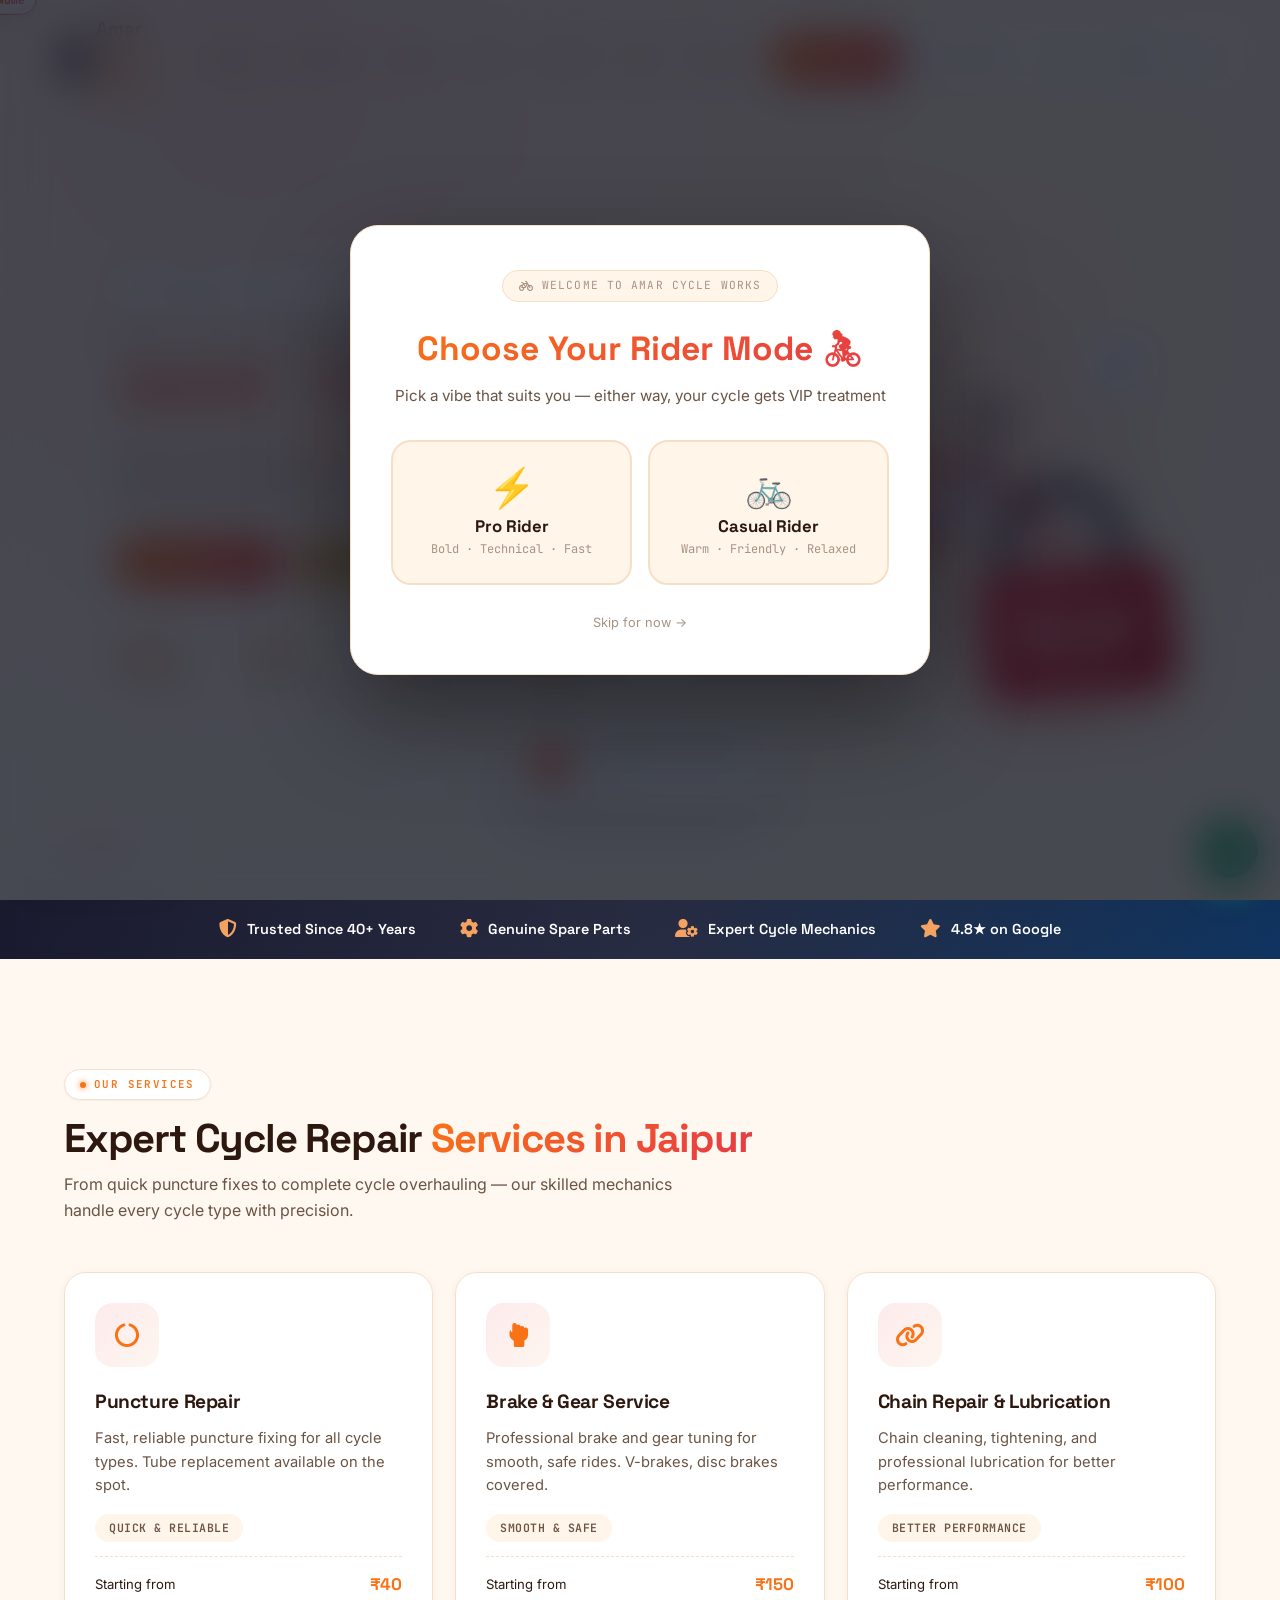
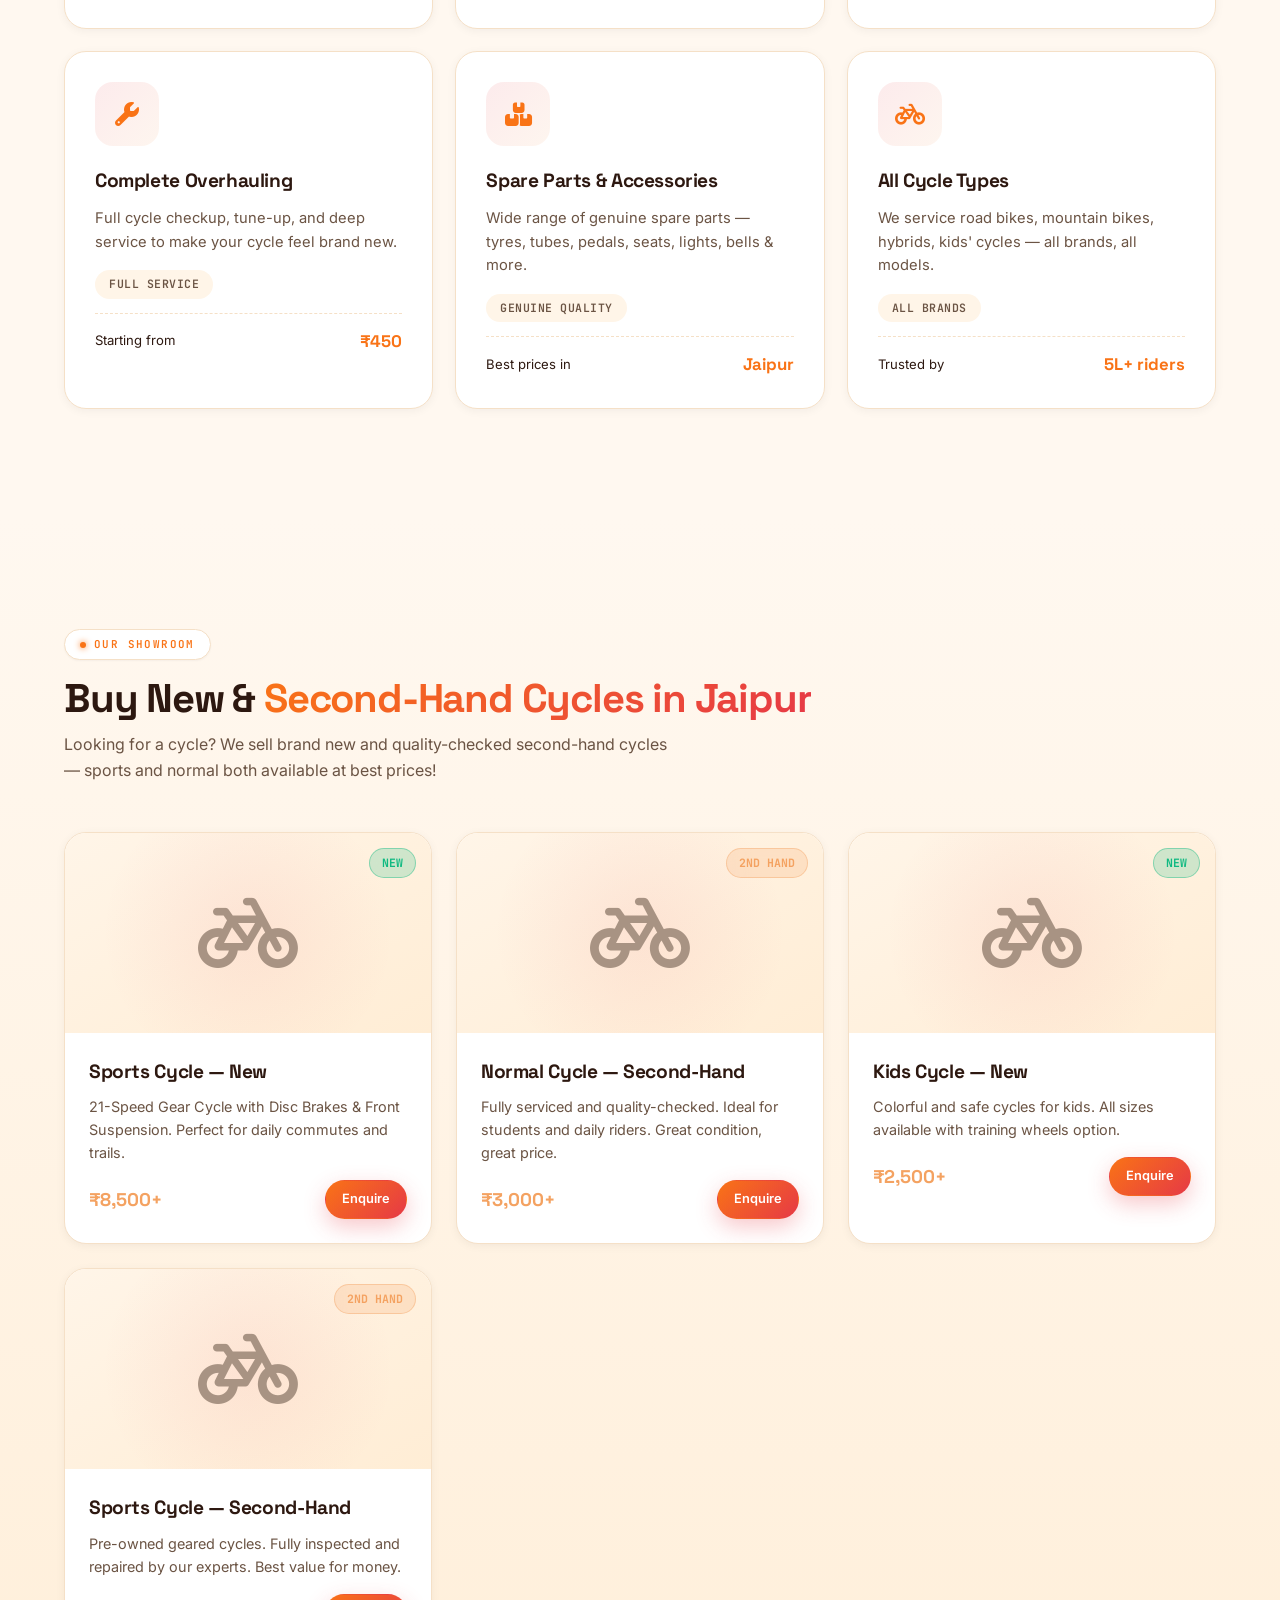
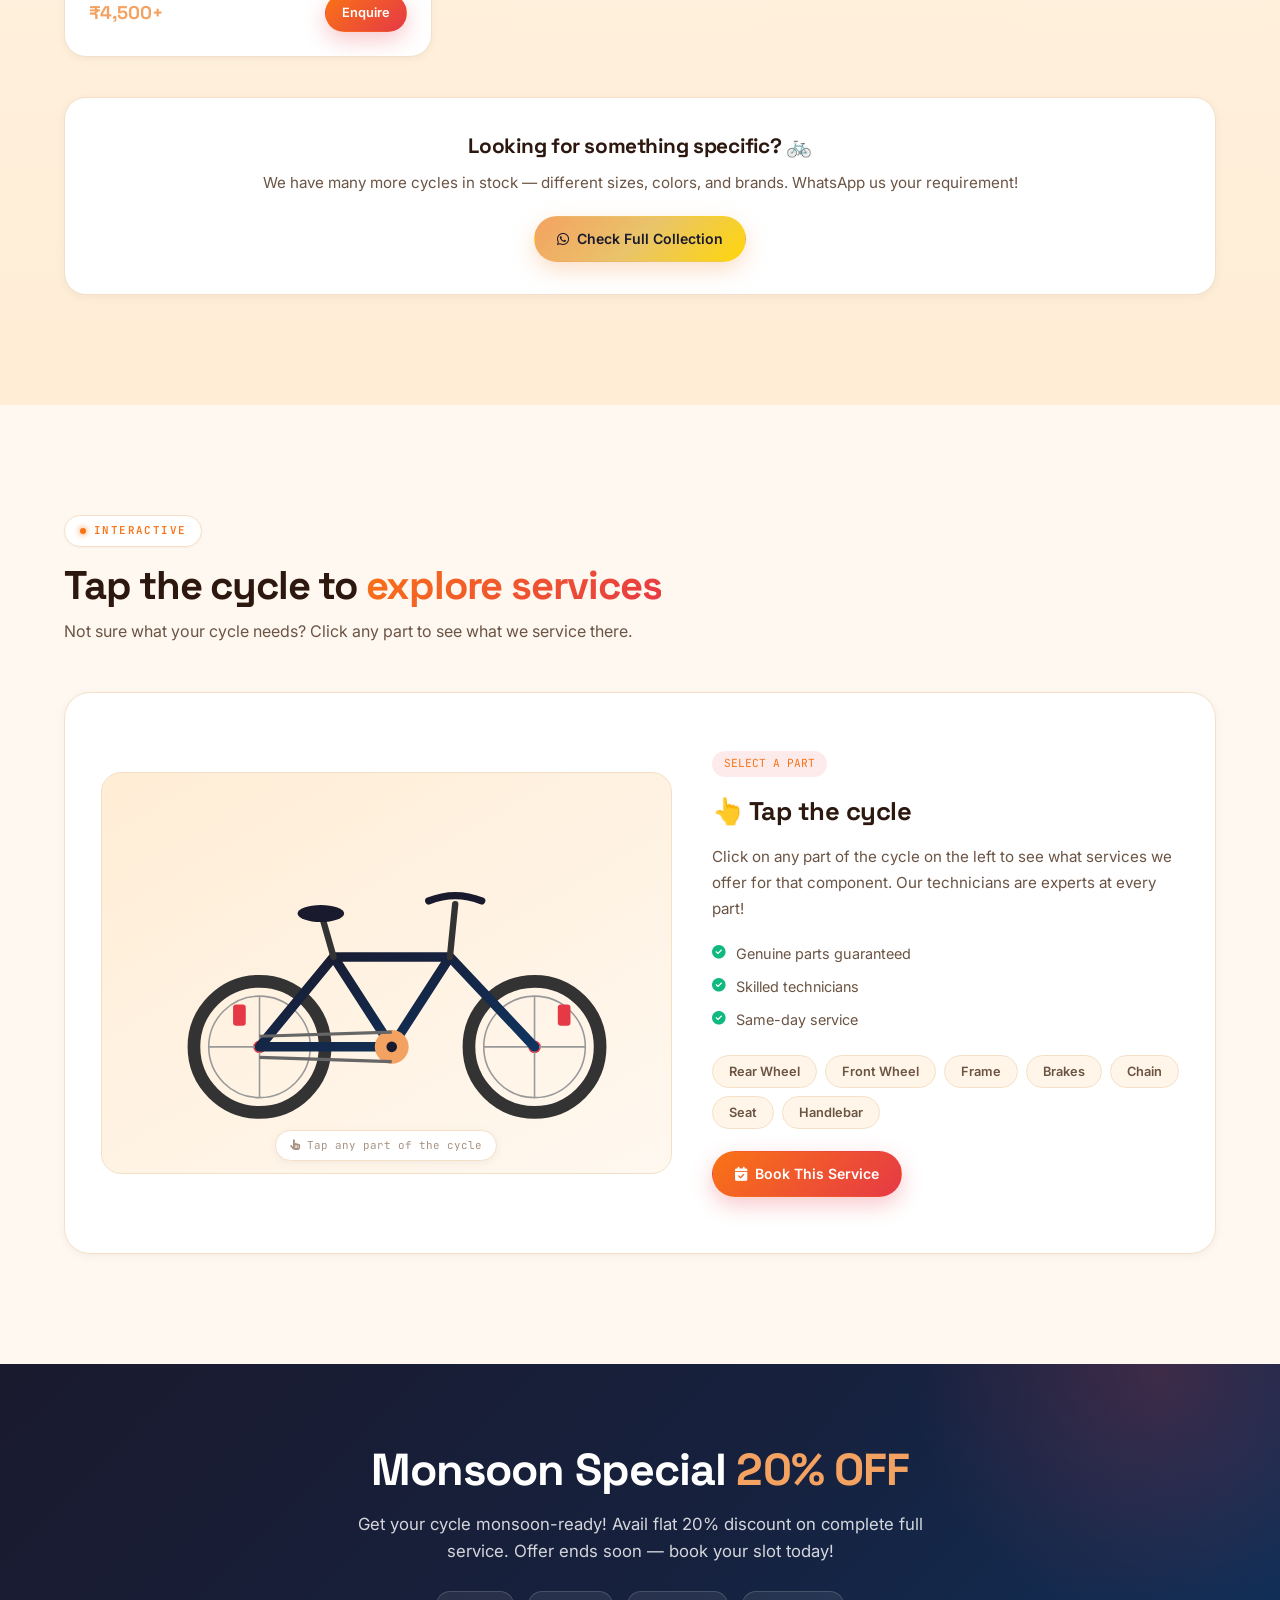
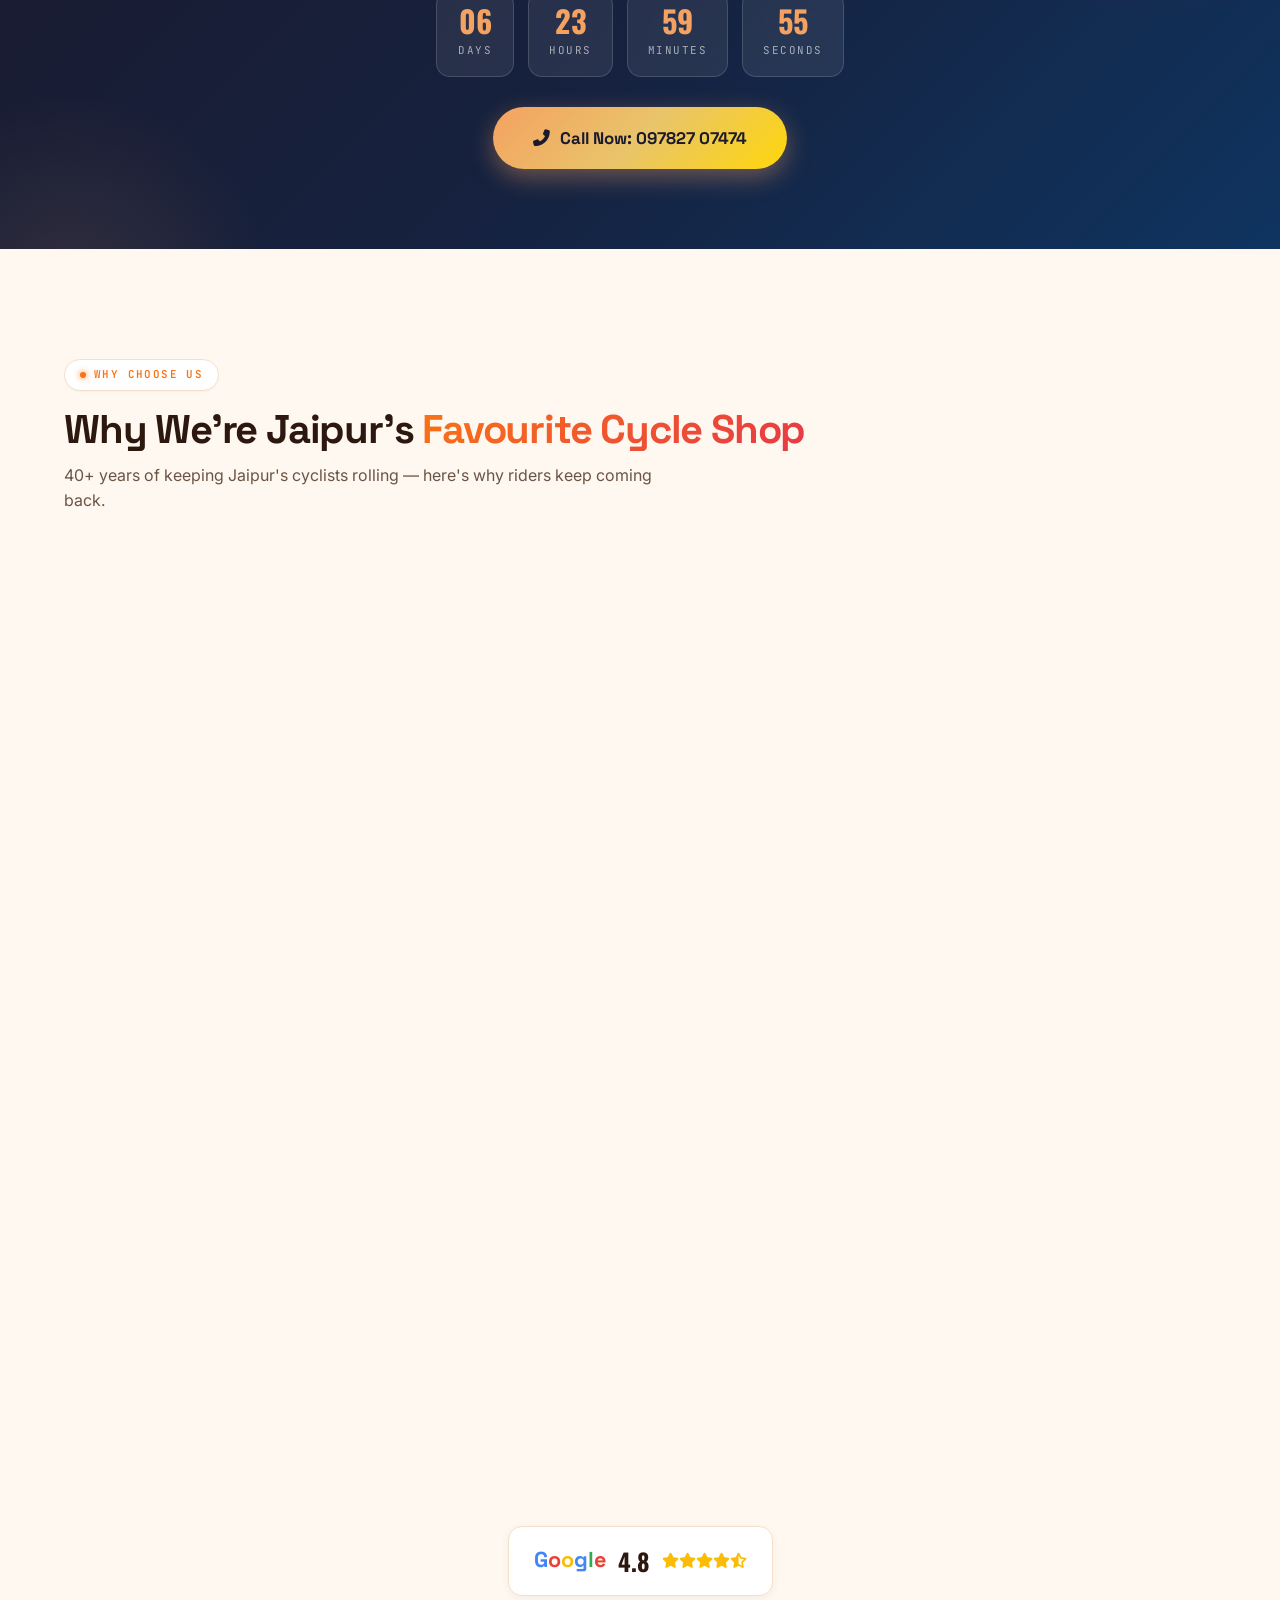
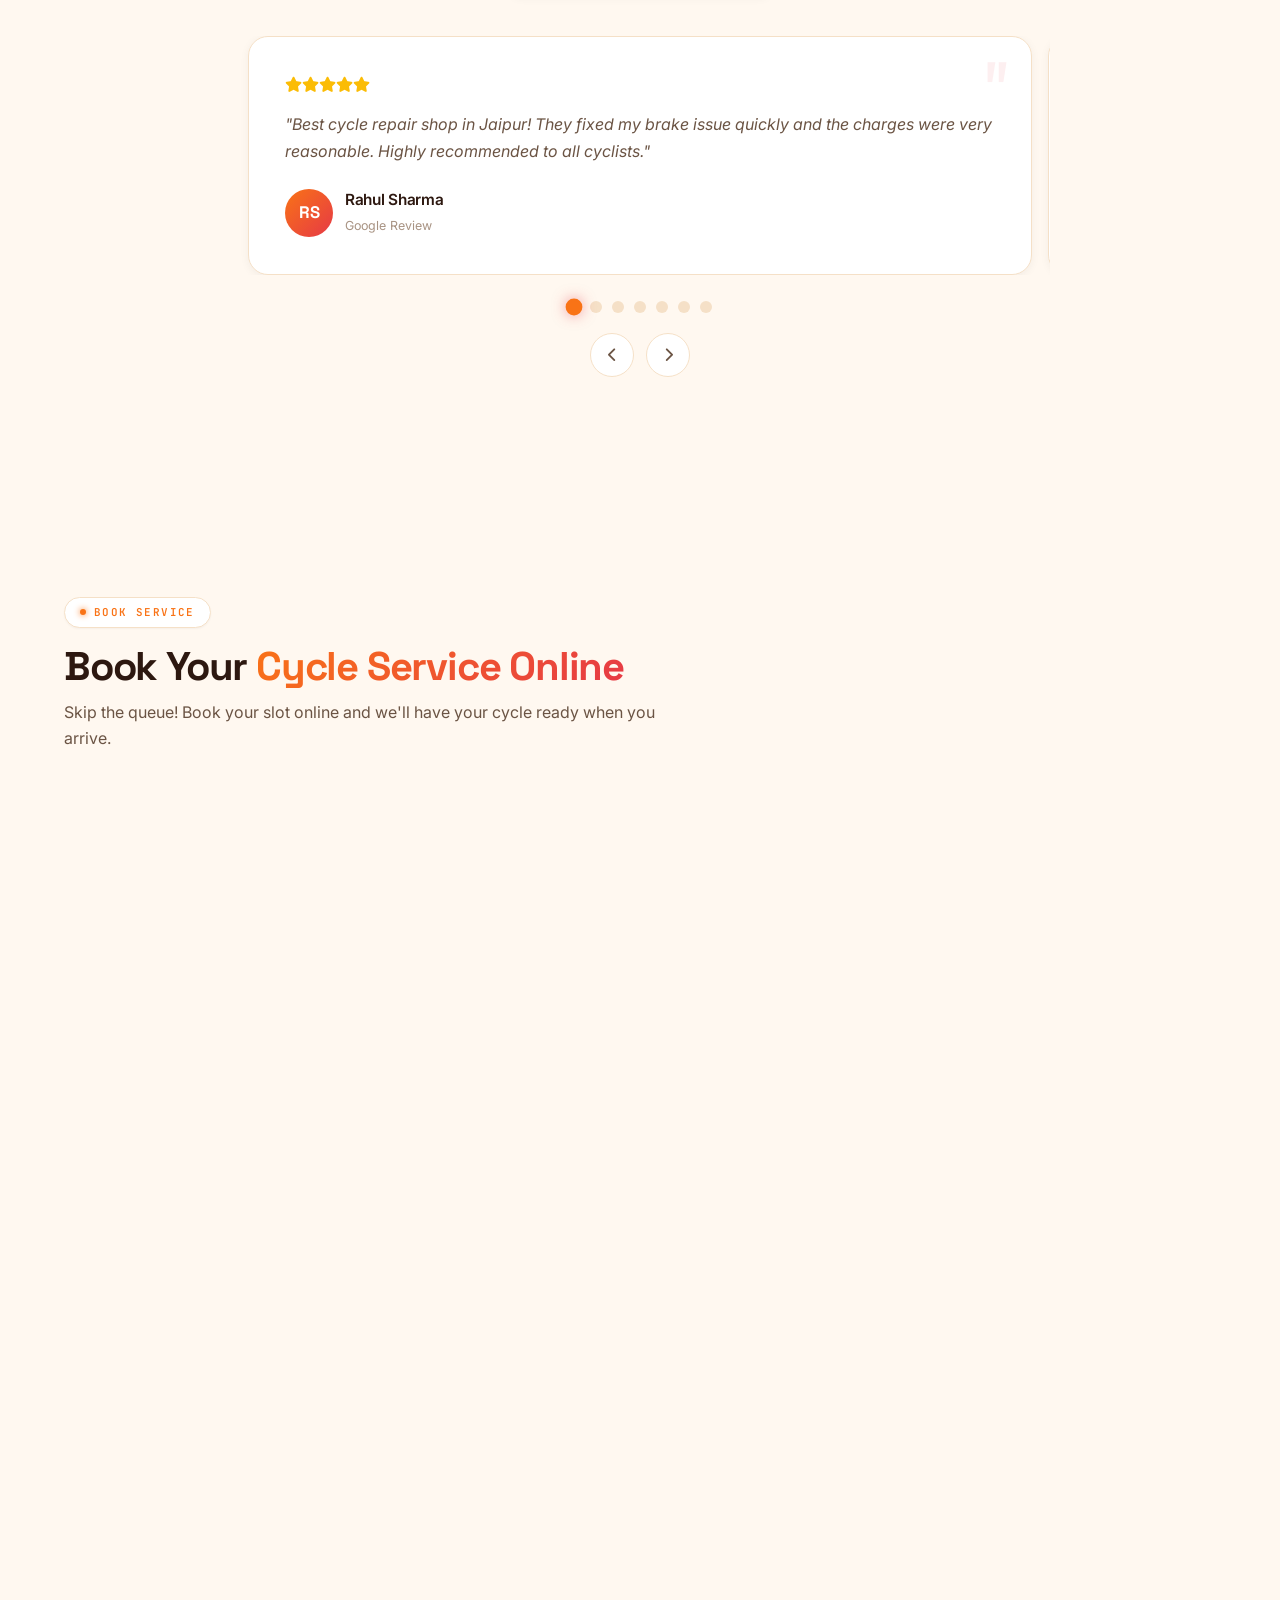
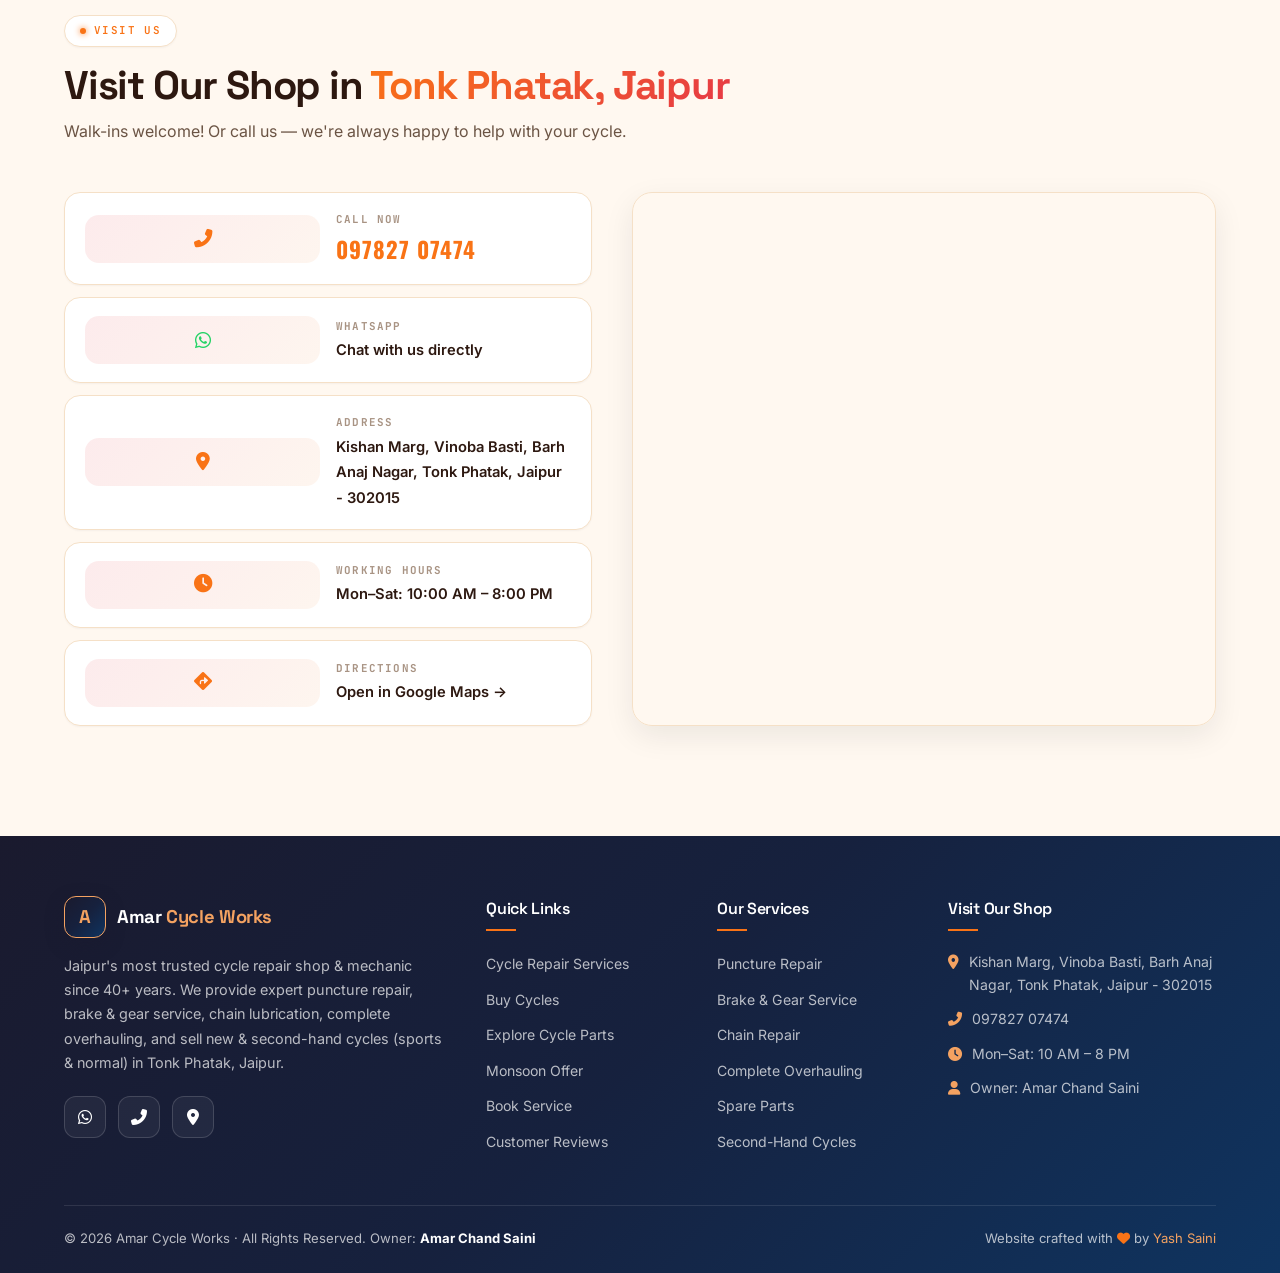
==== commit 7b19b132: "Update index.html" ====
--- a/index.html
+++ b/index.html
@@ -4,13 +4,51 @@
 <meta charset="UTF-8">
 <meta name="viewport" content="width=device-width, initial-scale=1.0, viewport-fit=cover">
 <meta name="theme-color" content="#1a1a2e">
-<title>Amar Cycle Works · Jaipur's Trusted Cycle Repair & Showroom</title>
-<meta name="description" content="Amar Cycle Works — Jaipur's most trusted cycle repair, service center & showroom since 40+ years. Buy new & second-hand cycles. Monsoon Special: 20% OFF. Call 097827 07474.">
+<meta name="apple-mobile-web-app-capable" content="yes">
+<meta name="apple-mobile-web-app-title" content="Amar Cycle Works">
+
+<!-- ===== PRIMARY SEO ===== -->
+<title>Best Cycle Mechanic in Jaipur | Amar Cycle Works — Cycle Repair & Showroom</title>
+<meta name="description" content="Amar Cycle Works — Jaipur's best cycle repair shop & mechanic in Tonk Phatak. Expert puncture repair, brake & gear service, complete overhauling. New & second-hand cycles for sale. 40+ years trusted, 4.8★ Google rating. Call 097827 07474.">
+<meta name="keywords" content="best cycle mechanic in jaipur, cycle repair jaipur, bicycle repair jaipur, cycle service jaipur, puncture repair jaipur, cycle mechanic tonk phatak, best cycle shop jaipur, second hand cycle jaipur, new cycle jaipur, sports cycle jaipur, amar cycle works jaipur, cycle workshop jaipur, bicycle service near me, cycle repair near me, cycle mechanic near me, top cycle repair shop jaipur, kids cycle jaipur, mountain bike repair jaipur, road cycle service jaipur">
+<meta name="author" content="Amar Chand Saini">
+<meta name="robots" content="index, follow, max-image-preview:large">
+<meta name="language" content="English">
+<meta name="revisit-after" content="7 days">
+
+<!-- ===== CANONICAL ===== -->
+<link rel="canonical" href="https://yashsaini0756.github.io/amar-cycle-works/">
+
+<!-- ===== LOCAL SEO / GEO TAGS ===== -->
+<meta name="geo.region" content="IN-RJ">
+<meta name="geo.placename" content="Jaipur">
+<meta name="geo.position" content="26.8767504;75.7904999">
+<meta name="ICBM" content="26.8767504, 75.7904999">
+
+<!-- ===== OPEN GRAPH (WhatsApp/Facebook preview) ===== -->
+<meta property="og:type" content="business.business">
+<meta property="og:title" content="Best Cycle Mechanic in Jaipur | Amar Cycle Works">
+<meta property="og:description" content="40+ years trusted cycle repair shop in Tonk Phatak, Jaipur. Puncture, brake, gear service & new/2nd hand cycles for sale. Call 097827 07474.">
+<meta property="og:url" content="https://yashsaini0756.github.io/amar-cycle-works/">
+<meta property="og:site_name" content="Amar Cycle Works">
+<meta property="og:locale" content="en_IN">
+<meta property="og:image" content="https://images.unsplash.com/photo-1571068316344-75bc76f77890?w=1200&q=80">
+<meta property="og:image:width" content="1200">
+<meta property="og:image:height" content="630">
+
+<!-- ===== TWITTER CARD ===== -->
+<meta name="twitter:card" content="summary_large_image">
+<meta name="twitter:title" content="Best Cycle Mechanic in Jaipur | Amar Cycle Works">
+<meta name="twitter:description" content="40+ years trusted cycle repair shop in Jaipur. Puncture, brake, gear service & cycle sales.">
+<meta name="twitter:image" content="https://images.unsplash.com/photo-1571068316344-75bc76f77890?w=1200&q=80">
+
+<!-- ===== FONTS & ICONS ===== -->
 <link rel="preconnect" href="https://fonts.googleapis.com">
 <link rel="preconnect" href="https://fonts.gstatic.com" crossorigin>
 <link href="https://fonts.googleapis.com/css2?family=Space+Grotesk:wght@400;500;600;700;800&family=Inter:wght@300;400;500;600;700;800&family=JetBrains+Mono:wght@400;500;600;700&family=Oswald:wght@500;600;700&display=swap" rel="stylesheet">
 <link rel="stylesheet" href="https://cdnjs.cloudflare.com/ajax/libs/font-awesome/6.5.2/css/all.min.css">
 <link rel="icon" href="data:image/svg+xml,%3Csvg xmlns='http://www.w3.org/2000/svg' viewBox='0 0 64 64'%3E%3Crect width='64' height='64' rx='16' fill='%231a1a2e'/%3E%3Ctext x='32' y='46' font-family='Arial' font-size='38' font-weight='900' fill='%23e63946' text-anchor='middle'%3EA%3C/text%3E%3C/svg%3E">
+
 <style>
 :root{
   --bg:#f7f9fc;--bg-2:#eef2f9;--surface:#ffffff;--surface-2:#f2f6fb;
@@ -46,7 +84,6 @@
 .section{padding:110px 0;position:relative;z-index:1;}
 button{font-family:inherit;}
 
-/* WELCOME */
 .welcome-overlay{position:fixed;inset:0;background:rgba(10,15,28,.75);backdrop-filter:blur(20px);z-index:99999;display:flex;align-items:center;justify-content:center;padding:20px;opacity:0;visibility:hidden;transition:.5s;overflow-y:auto;}
 .welcome-overlay.show{opacity:1;visibility:visible;}
 .welcome-card{background:var(--surface);border:1px solid var(--border);border-radius:28px;padding:44px 40px 36px;max-width:580px;width:100%;text-align:center;box-shadow:0 40px 100px rgba(0,0,0,.4);animation:welcomePop .6s var(--ease);margin:auto;}
@@ -56,13 +93,12 @@
 .welcome-sub{color:var(--text-2);font-size:.95rem;margin-bottom:32px;}
 .welcome-options{display:grid;grid-template-columns:1fr 1fr;gap:16px;margin-bottom:22px;}
 .welcome-btn{padding:26px 18px;background:var(--surface-2);border:2px solid var(--border);border-radius:20px;cursor:pointer;transition:.35s var(--ease);text-align:center;font-family:inherit;color:var(--text);}
-.welcome-btn:hover,.welcome-btn:active{transform:translateY(-6px);border-color:var(--primary);box-shadow:0 16px 40px rgba(230,57,70,.15);}
+.welcome-btn:hover{transform:translateY(-6px);border-color:var(--primary);box-shadow:0 16px 40px rgba(230,57,70,.15);}
 .wb-icon{font-size:2.4rem;margin-bottom:8px;line-height:1;}
 .wb-name{font-family:var(--heading);font-weight:700;font-size:1.05rem;color:var(--text);margin-bottom:4px;}
 .wb-desc{font-size:.75rem;color:var(--muted);font-family:var(--mono);}
 .welcome-skip{background:transparent;border:none;color:var(--muted);font-size:.8rem;cursor:pointer;padding:8px 12px;}
 
-/* CURSOR */
 .cursor-dot,.cursor-ring{position:fixed;top:0;left:0;pointer-events:none;z-index:99998;border-radius:50%;transform:translate(-50%,-50%);}
 .cursor-dot{width:6px;height:6px;background:var(--primary);box-shadow:0 0 12px var(--primary);}
 .cursor-ring{width:36px;height:36px;border:1.5px solid rgba(230,57,70,.5);transition:width .3s,height .3s,border-color .3s,background .3s;}
@@ -70,7 +106,6 @@
 .cursor-hint{position:fixed;top:0;left:0;padding:5px 11px;background:var(--surface);border:1.5px solid var(--border);border-radius:20px;font-family:var(--mono);font-size:.72rem;font-weight:700;color:var(--primary);pointer-events:none;z-index:99997;transform:translate(-50%,-50%) scale(.7);opacity:0;transition:opacity .3s,transform .3s;box-shadow:0 6px 20px rgba(0,0,0,.15);white-space:nowrap;display:flex;align-items:center;gap:5px;}
 .cursor-hint.show{opacity:1;transform:translate(-50%,-50%) scale(1);}
 
-/* TYRE BUDDY */
 .tyre-buddy{position:fixed;top:0;left:0;width:74px;height:74px;z-index:800;pointer-events:auto;cursor:pointer;transition:opacity .3s;-webkit-tap-highlight-color:transparent;}
 .tyre-buddy.hidden{opacity:0;pointer-events:none;}
 .tb-inner{width:100%;height:100%;position:relative;pointer-events:none;}
@@ -84,18 +119,16 @@
 .tyre-buddy.tapped .tap-ping{animation:tapPing .6s ease-out;}
 @keyframes tapPing{0%{opacity:.9;transform:scale(.5);}100%{opacity:0;transform:scale(1.8);}}
 
-/* SELECTOR */
 .selector{position:relative;}
 .selector-btn{display:inline-flex;align-items:center;gap:6px;height:42px;padding:0 14px;border-radius:12px;background:var(--surface);border:1px solid var(--border);color:var(--text-2);cursor:pointer;font-size:.85rem;font-weight:600;transition:.3s var(--ease);box-shadow:var(--shadow-xs);}
-.selector-btn:hover,.selector-btn:active{color:var(--primary);border-color:var(--primary);}
+.selector-btn:hover{color:var(--primary);border-color:var(--primary);}
 .selector-menu{position:absolute;top:calc(100% + 8px);right:0;background:var(--surface);border:1px solid var(--border);border-radius:14px;box-shadow:var(--shadow-lg);padding:6px;min-width:210px;opacity:0;visibility:hidden;transform:translateY(-8px);transition:.25s var(--ease);z-index:100;}
 .selector-menu.open{opacity:1;visibility:visible;transform:translateY(0);}
 .selector-menu button{display:flex;align-items:center;gap:10px;width:100%;padding:12px 14px;background:transparent;border:none;color:var(--text-2);font-size:.9rem;font-weight:500;cursor:pointer;border-radius:9px;transition:.2s;text-align:left;font-family:inherit;}
-.selector-menu button:hover,.selector-menu button:active{background:var(--surface-2);color:var(--text);}
+.selector-menu button:hover{background:var(--surface-2);color:var(--text);}
 .selector-menu button.active{background:rgba(230,57,70,.1);color:var(--primary);font-weight:600;}
 .selector-menu button .em{font-size:1rem;width:20px;text-align:center;}
 
-/* PRELOADER */
 #preloader{position:fixed;inset:0;background:var(--bg);z-index:99999;display:flex;align-items:center;justify-content:center;flex-direction:column;gap:22px;transition:opacity .6s,visibility .6s;}
 #preloader.hide{opacity:0;visibility:hidden;pointer-events:none;}
 .pre-logo{width:76px;height:76px;border-radius:50%;background:var(--grad);display:flex;align-items:center;justify-content:center;color:#fff;font-family:var(--heading);font-weight:700;font-size:2rem;box-shadow:0 20px 50px rgba(230,57,70,.35);animation:preSpin 2s linear infinite;position:relative;}
@@ -107,7 +140,6 @@
 @keyframes preSlide{0%{left:-40%;}100%{left:100%;}}
 #progress{position:fixed;top:0;left:0;height:3px;width:0%;z-index:9998;background:var(--grad);box-shadow:0 0 12px rgba(230,57,70,.5);transition:width .08s linear;}
 
-/* XP BAR */
 .xp-bar{position:fixed;bottom:20px;left:20px;z-index:700;background:var(--surface);border:1px solid var(--border);border-radius:14px;padding:10px 16px;box-shadow:var(--shadow-md);display:flex;align-items:center;gap:12px;font-size:.75rem;transition:.3s var(--ease);}
 .xp-lvl{font-family:var(--heading);font-weight:700;font-size:1rem;background:var(--grad);-webkit-background-clip:text;background-clip:text;color:transparent;}
 .xp-info{display:flex;flex-direction:column;gap:4px;min-width:100px;}
@@ -115,7 +147,6 @@
 .xp-fill{height:100%;border-radius:99px;background:var(--grad);width:0%;transition:width .5s var(--ease);}
 .xp-label{font-family:var(--mono);font-size:.65rem;color:var(--muted);letter-spacing:.05em;}
 
-/* NAVBAR */
 header{position:fixed;top:0;left:0;right:0;z-index:1000;padding:14px 0;transition:.4s var(--ease);border-bottom:1px solid transparent;}
 header.scrolled{background:rgba(247,249,252,.85);backdrop-filter:blur(20px) saturate(180%);border-color:var(--border);padding:10px 0;box-shadow:0 4px 24px rgba(15,23,42,.05);}
 [data-theme="evening"] header.scrolled,[data-theme="night"] header.scrolled{background:rgba(10,15,28,.85);}
@@ -153,7 +184,6 @@
 .overlay{position:fixed;inset:0;background:rgba(15,23,42,.5);backdrop-filter:blur(4px);z-index:1000;opacity:0;visibility:hidden;transition:.4s;}
 .overlay.open{opacity:1;visibility:visible;}
 
-/* HERO */
 .hero{min-height:100vh;display:flex;align-items:center;padding:130px 0 70px;position:relative;overflow:hidden;}
 .hero-grid{display:grid;grid-template-columns:1.05fr .95fr;gap:56px;align-items:center;}
 .greeting{display:inline-flex;align-items:center;gap:9px;padding:8px 16px;background:var(--surface);border:1px solid var(--border);border-radius:99px;font-size:.78rem;font-weight:600;color:var(--text-2);margin-bottom:20px;box-shadow:var(--shadow-xs);flex-wrap:wrap;justify-content:center;max-width:100%;}
@@ -162,8 +192,8 @@
 .greeting .sep{width:1px;height:14px;background:var(--border);}
 .greeting .clock,.greeting .weather{font-family:var(--mono);font-size:.72rem;color:var(--muted);display:flex;align-items:center;gap:5px;}
 .greeting .weather i{color:var(--gold);}
-.hero h1{font-size:clamp(2.1rem,8vw,3.8rem);line-height:1.05;font-weight:800;letter-spacing:-2px;margin-bottom:14px;}
-.hero h1 .hi{color:var(--muted);font-weight:500;display:block;font-size:.42em;letter-spacing:0;margin-bottom:8px;font-family:var(--mono);text-transform:uppercase;}
+.hero h1{font-size:clamp(2.1rem,8vw,3.6rem);line-height:1.05;font-weight:800;letter-spacing:-2px;margin-bottom:14px;}
+.hero h1 .hi{color:var(--muted);font-weight:500;display:block;font-size:.4em;letter-spacing:0;margin-bottom:8px;font-family:var(--mono);text-transform:uppercase;}
 .hero h1 .name{display:inline-block;}
 .hero h1 .letter{display:inline-block;transform-origin:bottom;animation:letterDrop .9s var(--ease) backwards;}
 .hero h1 .letter:nth-child(1){animation-delay:.05s;}
@@ -207,7 +237,6 @@
 @keyframes bobA{0%,100%{transform:translateY(0);}50%{transform:translateY(-10px);}}
 @keyframes bobB{0%,100%{transform:translateY(-8px);}50%{transform:translateY(6px);}}
 
-/* TRUST BAR */
 .trust-bar{background:var(--grad-navy);color:#fff;padding:18px 0;overflow:hidden;position:relative;}
 .trust-bar::before{content:'';position:absolute;inset:0;background:linear-gradient(90deg,transparent,rgba(244,162,97,.08),transparent);animation:shine 4s linear infinite;}
 @keyframes shine{0%{transform:translateX(-100%);}100%{transform:translateX(100%);}}
@@ -215,7 +244,6 @@
 .trust-item{display:flex;align-items:center;gap:10px;font-weight:600;font-size:.9rem;white-space:nowrap;font-family:var(--heading);}
 .trust-item i{font-size:1.15rem;color:var(--gold);}
 
-/* SECTION HEADS */
 .eyebrow{display:inline-flex;align-items:center;gap:8px;padding:6px 15px;background:var(--surface);border:1px solid var(--border);border-radius:99px;font-family:var(--mono);font-size:.68rem;font-weight:600;letter-spacing:1.4px;text-transform:uppercase;color:var(--primary);margin-bottom:16px;box-shadow:var(--shadow-xs);}
 .eyebrow::before{content:'';width:6px;height:6px;border-radius:50%;background:var(--primary);box-shadow:0 0 6px var(--primary);animation:pulseDot 2s infinite;}
 .section-title{font-size:clamp(1.7rem,6vw,2.5rem);font-weight:800;letter-spacing:-1.2px;line-height:1.15;margin-bottom:10px;}
@@ -227,7 +255,6 @@
 [data-reveal="scale"]{transform:scale(.94);}
 [data-reveal].in{opacity:1;transform:translate(0) scale(1);}
 
-/* SERVICES */
 .services-grid{display:grid;grid-template-columns:repeat(auto-fit,minmax(280px,1fr));gap:22px;}
 .service-card{background:var(--surface);border:1px solid var(--border);border-radius:22px;padding:30px;transition:transform .4s var(--ease),box-shadow .4s var(--ease),border-color .4s;position:relative;overflow:hidden;box-shadow:var(--shadow-sm);}
 .service-card::before{content:'';position:absolute;top:0;left:0;width:100%;height:4px;background:var(--grad);transform:scaleX(0);transform-origin:left;transition:.5s var(--ease);}
@@ -241,7 +268,6 @@
 .service-card .service-price{margin-top:14px;padding-top:14px;border-top:1px dashed var(--border);display:flex;justify-content:space-between;align-items:center;font-size:.82rem;}
 .service-card .service-price b{color:var(--primary);font-family:var(--heading);font-size:1.05rem;}
 
-/* SHOWROOM */
 .showroom{background:linear-gradient(180deg,var(--bg),var(--bg-2));}
 .showroom-grid{display:grid;grid-template-columns:repeat(auto-fit,minmax(280px,1fr));gap:24px;}
 .bike-card{background:var(--surface);border:1px solid var(--border);border-radius:22px;overflow:hidden;transition:.4s var(--ease);box-shadow:var(--shadow-sm);}
@@ -263,7 +289,6 @@
 .showroom-cta h3{font-size:1.3rem;margin-bottom:8px;}
 .showroom-cta p{color:var(--text-2);margin-bottom:20px;font-size:.95rem;}
 
-/* INTERACTIVE EXPLORER */
 .explorer{background:var(--surface);border:1px solid var(--border);border-radius:26px;padding:36px;box-shadow:var(--shadow-sm);}
 .explorer-grid{display:grid;grid-template-columns:1.1fr .9fr;gap:40px;align-items:center;}
 .explorer-svg-wrap{position:relative;background:linear-gradient(150deg,var(--bg-2),var(--bg));border-radius:20px;padding:20px;border:1px solid var(--border);overflow:hidden;}
@@ -284,7 +309,6 @@
 .exp-part-btn{padding:8px 16px;background:var(--surface-2);border:1px solid var(--border);border-radius:99px;font-size:.8rem;font-weight:600;color:var(--text-2);cursor:pointer;transition:.3s var(--ease);font-family:inherit;}
 .exp-part-btn:hover,.exp-part-btn.active{background:var(--grad);color:#fff;border-color:transparent;transform:translateY(-2px);}
 
-/* OFFER */
 .offer-banner{background:var(--grad-navy);position:relative;overflow:hidden;padding:80px 0;}
 .offer-banner::before{content:'';position:absolute;top:-50%;right:-10%;width:500px;height:500px;background:radial-gradient(circle,rgba(230,57,70,.2) 0%,transparent 70%);border-radius:50%;}
 .offer-banner::after{content:'';position:absolute;bottom:-50%;left:-10%;width:400px;height:400px;background:radial-gradient(circle,rgba(244,162,97,.12) 0%,transparent 70%);border-radius:50%;}
@@ -299,7 +323,6 @@
 .offer-cta{display:inline-flex;align-items:center;gap:10px;background:var(--grad-gold);color:var(--navy);padding:18px 40px;border-radius:99px;font-weight:700;font-size:1.05rem;box-shadow:0 8px 25px rgba(244,162,97,.4);transition:.3s var(--ease);font-family:var(--heading);}
 .offer-cta:hover{transform:translateY(-3px) scale(1.02);box-shadow:0 12px 35px rgba(244,162,97,.55);}
 
-/* WHY US */
 .why-grid{display:grid;grid-template-columns:repeat(auto-fit,minmax(260px,1fr));gap:24px;}
 .why-card{text-align:center;padding:36px 24px;border-radius:20px;background:var(--surface);transition:.4s var(--ease);border:1px solid var(--border);box-shadow:var(--shadow-xs);}
 .why-card:hover{transform:translateY(-6px);box-shadow:var(--shadow-lg);border-color:rgba(230,57,70,.2);}
@@ -308,7 +331,6 @@
 .why-card h3{font-size:1.1rem;margin-bottom:10px;}
 .why-card p{color:var(--text-2);font-size:.9rem;}
 
-/* REVIEWS SLIDESHOW */
 .reviews-header{display:flex;justify-content:center;align-items:center;gap:15px;margin-bottom:40px;flex-wrap:wrap;}
 .google-rating{display:flex;align-items:center;gap:12px;background:var(--surface);padding:15px 25px;border-radius:14px;box-shadow:var(--shadow-sm);border:1px solid var(--border);}
 .google-logo{font-size:1.35rem;font-weight:700;font-family:var(--heading);}
@@ -333,7 +355,6 @@
 .review-arrow{width:44px;height:44px;border-radius:50%;background:var(--surface);border:1px solid var(--border);color:var(--text-2);cursor:pointer;display:flex;align-items:center;justify-content:center;font-size:.9rem;transition:.3s var(--ease);}
 .review-arrow:hover{background:var(--grad);color:#fff;border-color:transparent;transform:scale(1.05);}
 
-/* BOOKING */
 .booking-grid{display:grid;grid-template-columns:.85fr 1.15fr;gap:40px;align-items:start;}
 .booking-info{background:var(--grad-navy);border-radius:24px;padding:36px 30px;color:#fff;position:relative;overflow:hidden;}
 .booking-info::before{content:'';position:absolute;top:-30%;right:-30%;width:280px;height:280px;background:radial-gradient(circle,rgba(244,162,97,.2),transparent 70%);border-radius:50%;}
@@ -360,7 +381,6 @@
 .form-status.success{background:rgba(34,197,94,.1);color:#16a34a;border:1px solid rgba(34,197,94,.25);}
 .form-status.error{background:rgba(239,68,68,.1);color:#dc2626;border:1px solid rgba(239,68,68,.25);}
 
-/* CONTACT */
 .contact-grid{display:grid;grid-template-columns:.95fr 1.05fr;gap:40px;}
 .contact-list{display:flex;flex-direction:column;gap:12px;}
 .contact-item{display:flex;align-items:center;gap:16px;background:var(--surface);border:1px solid var(--border);border-radius:16px;padding:18px 20px;transition:.35s var(--ease);box-shadow:var(--shadow-xs);}
@@ -373,7 +393,6 @@
 .map-wrap{border-radius:20px;overflow:hidden;box-shadow:var(--shadow-md);border:1px solid var(--border);height:100%;min-height:420px;position:relative;}
 .map-wrap iframe{width:100%;height:100%;min-height:420px;border:none;display:block;}
 
-/* FOOTER */
 footer{background:var(--grad-navy);color:rgba(255,255,255,.7);padding:60px 0 24px;position:relative;z-index:1;}
 .foot-grid{display:grid;grid-template-columns:2fr 1fr 1fr 1.4fr;gap:40px;margin-bottom:40px;}
 .foot-brand .logo-text h1{color:#fff;font-size:1.15rem;}
@@ -395,14 +414,12 @@
 .foot-heart{color:var(--primary);display:inline-block;animation:beat 1.6s ease-in-out infinite;}
 @keyframes beat{0%,100%{transform:scale(1);}50%{transform:scale(1.2);}}
 
-/* FLOATERS */
 .float-wa{position:fixed;bottom:max(22px,env(safe-area-inset-bottom));right:22px;width:58px;height:58px;border-radius:50%;background:linear-gradient(135deg,#25d366,#128c7e);color:#fff;display:flex;align-items:center;justify-content:center;font-size:1.6rem;z-index:900;box-shadow:0 12px 32px rgba(37,211,102,.4);transition:transform .35s var(--ease);animation:waPulse 2.4s ease-in-out infinite;}
 .float-wa:hover{transform:scale(1.12) rotate(8deg);}
 @keyframes waPulse{0%,100%{box-shadow:0 12px 32px rgba(37,211,102,.4);}50%{box-shadow:0 12px 32px rgba(37,211,102,.65),0 0 0 14px rgba(37,211,102,.08);}}
 #toTop{position:fixed;bottom:max(22px,env(safe-area-inset-bottom));right:94px;width:48px;height:48px;border-radius:50%;background:var(--surface);border:1px solid var(--border);color:var(--text);cursor:pointer;display:flex;align-items:center;justify-content:center;font-size:1rem;box-shadow:var(--shadow-md);opacity:0;visibility:hidden;transform:translateY(16px);transition:opacity .35s,visibility .35s,transform .35s;z-index:900;}
 #toTop.show{opacity:1;visibility:visible;transform:translateY(0);}
 
-/* COMMAND PALETTE */
 .cmdk-overlay{position:fixed;inset:0;background:rgba(15,23,42,.55);backdrop-filter:blur(6px);z-index:99999;opacity:0;visibility:hidden;transition:.25s;display:flex;align-items:flex-start;justify-content:center;padding:14vh 16px 20px;}
 .cmdk-overlay.open{opacity:1;visibility:visible;}
 .cmdk{width:min(92vw,580px);background:var(--surface);border:1px solid var(--border);border-radius:16px;box-shadow:0 30px 80px rgba(0,0,0,.35);overflow:hidden;transform:translateY(-20px) scale(.96);transition:.3s var(--ease);}
@@ -421,14 +438,12 @@
 .cmdk-foot{display:flex;align-items:center;justify-content:space-between;padding:10px 18px;border-top:1px solid var(--border);font-size:.7rem;color:var(--muted);font-family:var(--mono);}
 .cmdk-foot kbd{padding:2px 6px;border-radius:4px;background:var(--surface-2);border:1px solid var(--border);}
 
-/* TOAST */
 .toast{position:fixed;bottom:100px;left:50%;transform:translate(-50%,20px);background:var(--surface);border:1px solid var(--border);border-radius:14px;box-shadow:0 20px 50px rgba(15,23,42,.2);padding:14px 20px;display:flex;align-items:center;gap:12px;opacity:0;visibility:hidden;transition:.4s var(--ease);z-index:9997;max-width:90vw;}
 .toast.show{opacity:1;visibility:visible;transform:translate(-50%,0);}
 .toast .t-icon{width:38px;height:38px;border-radius:10px;background:var(--grad);display:flex;align-items:center;justify-content:center;color:#fff;font-size:1rem;flex-shrink:0;}
 .toast .t-text strong{display:block;font-size:.82rem;font-weight:700;}
 .toast .t-text span{font-size:.74rem;color:var(--muted);}
 
-/* CYCLE OS */
 .retro-os{position:fixed;inset:0;z-index:99998;display:none;font-family:'Inter',sans-serif;overflow:hidden;}
 .retro-os.active{display:block;animation:osFadeIn .5s ease;}
 @keyframes osFadeIn{from{opacity:0;}to{opacity:1;}}
@@ -481,7 +496,6 @@
 .retro-exit-btn{background:rgba(30,35,55,.8);backdrop-filter:blur(20px);border:1px solid rgba(255,255,255,.15);border-radius:8px;padding:10px 16px;color:#fff;font-size:12px;cursor:pointer;transition:background .2s;font-family:inherit;}
 .retro-exit-btn:hover{background:rgba(232,17,35,.85);border-color:transparent;}
 
-/* GAME */
 .game-overlay{position:fixed;inset:0;background:rgba(6,8,15,.92);backdrop-filter:blur(8px);z-index:99999;display:none;align-items:center;justify-content:center;padding:16px;overflow-y:auto;}
 .game-overlay.active{display:flex;animation:fadeIn .35s ease;}
 @keyframes fadeIn{from{opacity:0;}to{opacity:1;}}
@@ -500,7 +514,6 @@
 .game-legend{display:flex;justify-content:center;gap:16px;margin-top:12px;flex-wrap:wrap;font-size:.72rem;font-family:var(--mono);color:var(--muted);}
 .game-legend span{display:inline-flex;align-items:center;gap:5px;}
 
-/* RESPONSIVE */
 @media(max-width:1100px){.nav-links{display:none;}.nav-cta .btn-ghost,.nav-cta .btn-primary{display:none;}.burger{display:flex;}.foot-grid{grid-template-columns:1fr 1fr;}}
 @media(max-width:1000px){.hero{padding:110px 0 60px;}.hero-grid{grid-template-columns:1fr;gap:44px;text-align:center;}.hero-cycle-stage{max-width:380px;margin:0 auto;order:-1;}.hero-actions{justify-content:center;}.hero-sub{margin-left:auto;margin-right:auto;}.stat-row{grid-template-columns:repeat(4,1fr);gap:14px;max-width:100%;margin:0 auto;}.explorer-grid,.booking-grid,.contact-grid{grid-template-columns:1fr;gap:30px;}.section{padding:80px 0;}}
 @media(max-width:768px){
@@ -671,7 +684,7 @@
 <header id="header">
   <div class="wrap">
     <nav>
-      <a href="#home" class="logo">
+      <a href="#home" class="logo" aria-label="Amar Cycle Works Home">
         <span class="logo-mark">A</span>
         <span class="logo-text">Amar <span>Cycle Works</span></span>
       </a>
@@ -743,14 +756,14 @@
         <span class="weather" id="weatherText"><i class="fas fa-cloud-sun"></i> Jaipur --°</span>
       </span>
       <h1>
-        <span class="hi">Jaipur's Most Trusted</span>
+        <span class="hi">Best Cycle Mechanic in Jaipur</span>
         <span class="name">
           <span class="letter">A</span><span class="letter">M</span><span class="letter">A</span><span class="letter">R</span>
           <span style="display:inline-block;width:.28em"></span>
           <span class="letter">C</span><span class="letter">Y</span><span class="letter">C</span><span class="letter">L</span><span class="letter">E</span>
         </span>
       </h1>
-      <p class="hero-sub">Your trusted <b>cycle repair & service center</b> since 40+ years. Buy new & second-hand cycles, get expert repairs, and ride safe with genuine parts. <b>4.8★ on Google.</b></p>
+      <p class="hero-sub">Jaipur's most trusted <b>cycle repair shop & mechanic</b> since 40+ years. Buy new & second-hand cycles, get expert puncture repair, full service & genuine spare parts. Rated <b>4.8★ on Google.</b></p>
       <div class="hero-actions">
         <a href="tel:09782707474" class="btn btn-primary"><i class="fas fa-phone-alt"></i> 097827 07474</a>
         <a href="#booking" class="btn btn-gold"><i class="fas fa-calendar-check"></i> Book Service</a>
@@ -769,7 +782,7 @@
       <div class="hero-orbit-icon oi-2" style="color:#3b82f6;"><i class="fas fa-cog"></i></div>
       <div class="hero-orbit-icon oi-3" style="color:#10b981;"><i class="fas fa-tools"></i></div>
       <div class="hero-orbit-icon oi-4" style="color:#f4a261;"><i class="fas fa-bicycle"></i></div>
-      <svg class="hero-cycle-svg" viewBox="0 0 500 320" fill="none" xmlns="http://www.w3.org/2000/svg">
+      <svg class="hero-cycle-svg" viewBox="0 0 500 320" fill="none" xmlns="http://www.w3.org/2000/svg" aria-label="Cycle illustration">
         <defs>
           <linearGradient id="frameG" x1="0" y1="0" x2="1" y2="1"><stop offset="0" stop-color="#e63946"/><stop offset="1" stop-color="#c1121f"/></linearGradient>
           <linearGradient id="tyreG" x1="0" y1="0" x2="1" y2="1"><stop offset="0" stop-color="#1a1a2e"/><stop offset="1" stop-color="#0f172a"/></linearGradient>
@@ -780,8 +793,6 @@
           <circle cx="130" cy="230" r="6" fill="#e63946"/>
           <line x1="130" y1="180" x2="130" y2="280" stroke="#b8bcc8" stroke-width="1.5"/>
           <line x1="80" y1="230" x2="180" y2="230" stroke="#b8bcc8" stroke-width="1.5"/>
-          <line x1="95" y1="195" x2="165" y2="265" stroke="#b8bcc8" stroke-width="1.5"/>
-          <line x1="165" y1="195" x2="95" y2="265" stroke="#b8bcc8" stroke-width="1.5"/>
         </g>
         <g class="wheel wheel-2" style="transform-origin:390px 230px;">
           <circle cx="390" cy="230" r="62" stroke="url(#tyreG)" stroke-width="14" fill="none"/>
@@ -789,8 +800,6 @@
           <circle cx="390" cy="230" r="6" fill="#e63946"/>
           <line x1="390" y1="180" x2="390" y2="280" stroke="#b8bcc8" stroke-width="1.5"/>
           <line x1="340" y1="230" x2="440" y2="230" stroke="#b8bcc8" stroke-width="1.5"/>
-          <line x1="355" y1="195" x2="425" y2="265" stroke="#b8bcc8" stroke-width="1.5"/>
-          <line x1="425" y1="195" x2="355" y2="265" stroke="#b8bcc8" stroke-width="1.5"/>
         </g>
         <path d="M130 230 L200 145 L310 145 L390 230 L310 145 L255 230 L130 230 M200 145 L255 230" stroke="url(#frameG)" stroke-width="9" stroke-linecap="round" stroke-linejoin="round" fill="none"/>
         <path d="M255 230 L310 145" stroke="#3b82f6" stroke-width="7" stroke-linecap="round"/>
@@ -815,7 +824,7 @@
   <div class="wrap">
     <div class="trust-item"><i class="fas fa-shield-alt"></i> Trusted Since 40+ Years</div>
     <div class="trust-item"><i class="fas fa-cog"></i> Genuine Spare Parts</div>
-    <div class="trust-item"><i class="fas fa-user-cog"></i> Skilled Technicians</div>
+    <div class="trust-item"><i class="fas fa-user-cog"></i> Expert Cycle Mechanics</div>
     <div class="trust-item"><i class="fas fa-star"></i> 4.8★ on Google</div>
   </div>
 </div>
@@ -825,66 +834,66 @@
   <div class="wrap">
     <div data-reveal>
       <span class="eyebrow">Our Services</span>
-      <h2 class="section-title">Everything your cycle <span>needs</span></h2>
-      <p class="section-sub">Expert care for every cycle — from quick punctures to complete overhauls.</p>
+      <h2 class="section-title">Expert Cycle Repair <span>Services in Jaipur</span></h2>
+      <p class="section-sub">From quick puncture fixes to complete cycle overhauling — our skilled mechanics handle every cycle type with precision.</p>
     </div>
     <div class="services-grid">
-      <div class="service-card" data-reveal="scale">
+      <article class="service-card" data-reveal="scale">
         <div class="service-icon"><i class="fas fa-circle-notch"></i></div>
         <h3>Puncture Repair</h3>
         <p>Fast, reliable puncture fixing for all cycle types. Tube replacement available on the spot.</p>
         <span class="service-tag">Quick & Reliable</span>
         <div class="service-price"><span>Starting from</span><b>₹40</b></div>
-      </div>
-      <div class="service-card" data-reveal="scale">
+      </article>
+      <article class="service-card" data-reveal="scale">
         <div class="service-icon"><i class="fas fa-hand-rock"></i></div>
         <h3>Brake & Gear Service</h3>
         <p>Professional brake and gear tuning for smooth, safe rides. V-brakes, disc brakes covered.</p>
         <span class="service-tag">Smooth & Safe</span>
         <div class="service-price"><span>Starting from</span><b>₹150</b></div>
-      </div>
-      <div class="service-card" data-reveal="scale">
+      </article>
+      <article class="service-card" data-reveal="scale">
         <div class="service-icon"><i class="fas fa-link"></i></div>
         <h3>Chain Repair & Lubrication</h3>
         <p>Chain cleaning, tightening, and professional lubrication for better performance.</p>
         <span class="service-tag">Better Performance</span>
         <div class="service-price"><span>Starting from</span><b>₹100</b></div>
-      </div>
-      <div class="service-card" data-reveal="scale">
+      </article>
+      <article class="service-card" data-reveal="scale">
         <div class="service-icon"><i class="fas fa-wrench"></i></div>
         <h3>Complete Overhauling</h3>
         <p>Full cycle checkup, tune-up, and deep service to make your cycle feel brand new.</p>
-        <span class="service-tag">Full Checkup & Tune-up</span>
+        <span class="service-tag">Full Service</span>
         <div class="service-price"><span>Starting from</span><b>₹450</b></div>
-      </div>
-      <div class="service-card" data-reveal="scale">
+      </article>
+      <article class="service-card" data-reveal="scale">
         <div class="service-icon"><i class="fas fa-boxes"></i></div>
         <h3>Spare Parts & Accessories</h3>
         <p>Wide range of genuine spare parts — tyres, tubes, pedals, seats, lights, bells & more.</p>
-        <span class="service-tag">Genuine & Quality</span>
+        <span class="service-tag">Genuine Quality</span>
         <div class="service-price"><span>Best prices in</span><b>Jaipur</b></div>
-      </div>
-      <div class="service-card" data-reveal="scale">
+      </article>
+      <article class="service-card" data-reveal="scale">
         <div class="service-icon"><i class="fas fa-bicycle"></i></div>
         <h3>All Cycle Types</h3>
         <p>We service road bikes, mountain bikes, hybrids, kids' cycles — all brands, all models.</p>
         <span class="service-tag">All Brands</span>
         <div class="service-price"><span>Trusted by</span><b>5L+ riders</b></div>
-      </div>
+      </article>
     </div>
   </div>
 </section>
 
-<!-- SHOWROOM (NEW SECTION) -->
+<!-- SHOWROOM -->
 <section class="section showroom" id="showroom" data-achievement="Showroom Unlocked">
   <div class="wrap">
     <div data-reveal>
       <span class="eyebrow">Our Showroom</span>
-      <h2 class="section-title">Buy New & <span>Second-Hand Cycles</span></h2>
-      <p class="section-sub">Looking for a cycle? We sell brand new and quality-checked second-hand cycles — sports and normal both available!</p>
+      <h2 class="section-title">Buy New & <span>Second-Hand Cycles in Jaipur</span></h2>
+      <p class="section-sub">Looking for a cycle? We sell brand new and quality-checked second-hand cycles — sports and normal both available at best prices!</p>
     </div>
     <div class="showroom-grid">
-      <div class="bike-card" data-reveal="scale">
+      <article class="bike-card" data-reveal="scale">
         <div class="bike-img">
           <i class="fas fa-bicycle"></i>
           <span class="bike-badge badge-new">NEW</span>
@@ -894,11 +903,11 @@
           <p>21-Speed Gear Cycle with Disc Brakes & Front Suspension. Perfect for daily commutes and trails.</p>
           <div class="bike-price">
             <span>₹8,500+</span>
-            <a href="https://wa.me/919782707474?text=Hi,%20I%20want%20to%20enquire%20about%20New%20Sports%20Cycle" target="_blank" class="btn btn-primary">Enquire</a>
+            <a href="https://wa.me/919782707474?text=Hi,%20I%20want%20to%20enquire%20about%20New%20Sports%20Cycle" target="_blank" rel="noopener" class="btn btn-primary">Enquire</a>
           </div>
         </div>
-      </div>
-      <div class="bike-card" data-reveal="scale">
+      </article>
+      <article class="bike-card" data-reveal="scale">
         <div class="bike-img">
           <i class="fas fa-bicycle"></i>
           <span class="bike-badge badge-used">2ND HAND</span>
@@ -908,11 +917,11 @@
           <p>Fully serviced and quality-checked. Ideal for students and daily riders. Great condition, great price.</p>
           <div class="bike-price">
             <span>₹3,000+</span>
-            <a href="https://wa.me/919782707474?text=Hi,%20I%20want%20to%20enquire%20about%20Second-Hand%20Normal%20Cycle" target="_blank" class="btn btn-primary">Enquire</a>
+            <a href="https://wa.me/919782707474?text=Hi,%20I%20want%20to%20enquire%20about%20Second-Hand%20Normal%20Cycle" target="_blank" rel="noopener" class="btn btn-primary">Enquire</a>
           </div>
         </div>
-      </div>
-      <div class="bike-card" data-reveal="scale">
+      </article>
+      <article class="bike-card" data-reveal="scale">
         <div class="bike-img">
           <i class="fas fa-bicycle"></i>
           <span class="bike-badge badge-new">NEW</span>
@@ -922,11 +931,11 @@
           <p>Colorful and safe cycles for kids. All sizes available with training wheels option.</p>
           <div class="bike-price">
             <span>₹2,500+</span>
-            <a href="https://wa.me/919782707474?text=Hi,%20I%20want%20to%20enquire%20about%20New%20Kids%20Cycle" target="_blank" class="btn btn-primary">Enquire</a>
+            <a href="https://wa.me/919782707474?text=Hi,%20I%20want%20to%20enquire%20about%20New%20Kids%20Cycle" target="_blank" rel="noopener" class="btn btn-primary">Enquire</a>
           </div>
         </div>
-      </div>
-      <div class="bike-card" data-reveal="scale">
+      </article>
+      <article class="bike-card" data-reveal="scale">
         <div class="bike-img">
           <i class="fas fa-bicycle"></i>
           <span class="bike-badge badge-used">2ND HAND</span>
@@ -936,20 +945,20 @@
           <p>Pre-owned geared cycles. Fully inspected and repaired by our experts. Best value for money.</p>
           <div class="bike-price">
             <span>₹4,500+</span>
-            <a href="https://wa.me/919782707474?text=Hi,%20I%20want%20to%20enquire%20about%20Second-Hand%20Sports%20Cycle" target="_blank" class="btn btn-primary">Enquire</a>
+            <a href="https://wa.me/919782707474?text=Hi,%20I%20want%20to%20enquire%20about%20Second-Hand%20Sports%20Cycle" target="_blank" rel="noopener" class="btn btn-primary">Enquire</a>
           </div>
         </div>
-      </div>
+      </article>
     </div>
     <div class="showroom-cta" data-reveal>
       <h3>Looking for something specific? 🚲</h3>
       <p>We have many more cycles in stock — different sizes, colors, and brands. WhatsApp us your requirement!</p>
-      <a href="https://wa.me/919782707474?text=Hi,%20I%20want%20to%20see%20your%20cycle%20collection" target="_blank" class="btn btn-gold"><i class="fab fa-whatsapp"></i> Check Full Collection</a>
+      <a href="https://wa.me/919782707474?text=Hi,%20I%20want%20to%20see%20your%20cycle%20collection" target="_blank" rel="noopener" class="btn btn-gold"><i class="fab fa-whatsapp"></i> Check Full Collection</a>
     </div>
   </div>
 </section>
 
-<!-- INTERACTIVE EXPLORER -->
+<!-- EXPLORER -->
 <section class="section" id="explorer" data-achievement="Cycle Explorer">
   <div class="wrap">
     <div data-reveal>
@@ -960,7 +969,7 @@
     <div class="explorer" data-reveal="scale">
       <div class="explorer-grid">
         <div class="explorer-svg-wrap">
-          <svg class="explorer-svg" viewBox="0 0 500 340" xmlns="http://www.w3.org/2000/svg">
+          <svg class="explorer-svg" viewBox="0 0 500 340" xmlns="http://www.w3.org/2000/svg" aria-label="Interactive cycle diagram">
             <defs><linearGradient id="eFrameG" x1="0" y1="0" x2="1" y2="1"><stop offset="0" stop-color="#1a1a2e"/><stop offset="1" stop-color="#0f3460"/></linearGradient></defs>
             <g class="cycle-part" data-part="rear-wheel">
               <circle cx="130" cy="240" r="62" stroke="#333" stroke-width="12" fill="none"/>
@@ -1055,13 +1064,13 @@
   <div class="wrap">
     <div data-reveal>
       <span class="eyebrow">Why Choose Us</span>
-      <h2 class="section-title">What makes us <span>Jaipur's favourite</span></h2>
+      <h2 class="section-title">Why We're Jaipur's <span>Favourite Cycle Shop</span></h2>
       <p class="section-sub">40+ years of keeping Jaipur's cyclists rolling — here's why riders keep coming back.</p>
     </div>
     <div class="why-grid">
       <div class="why-card" data-reveal="scale"><div class="why-icon"><i class="fas fa-shield-alt"></i></div><h3>40+ Years Trusted</h3><p>Generations of Jaipur families trust Amar Cycle Works for honest work and fair prices.</p></div>
       <div class="why-card" data-reveal="scale"><div class="why-icon"><i class="fas fa-cog"></i></div><h3>Genuine Spare Parts</h3><p>Only genuine, high-quality parts — no cheap substitutes, ever. Your safety is our priority.</p></div>
-      <div class="why-card" data-reveal="scale"><div class="why-icon"><i class="fas fa-user-cog"></i></div><h3>Skilled Technicians</h3><p>Expert hands with years of experience across every cycle make and model.</p></div>
+      <div class="why-card" data-reveal="scale"><div class="why-icon"><i class="fas fa-user-cog"></i></div><h3>Expert Cycle Mechanics</h3><p>Skilled hands with years of experience across every cycle make and model.</p></div>
       <div class="why-card" data-reveal="scale"><div class="why-icon"><i class="fas fa-clock"></i></div><h3>Quick Turnaround</h3><p>Most repairs done same-day. We respect your time and get you riding fast.</p></div>
       <div class="why-card" data-reveal="scale"><div class="why-icon"><i class="fas fa-hand-holding-usd"></i></div><h3>Honest Pricing</h3><p>Transparent rates with no hidden charges. Quality service that fits your budget.</p></div>
       <div class="why-card" data-reveal="scale"><div class="why-icon"><i class="fas fa-heart"></i></div><h3>4.8★ Google Rated</h3><p>Hundreds of happy customers rate us 4.8 on Google. Your satisfaction is our reward.</p></div>
@@ -1069,12 +1078,12 @@
   </div>
 </section>
 
-<!-- REVIEWS SLIDESHOW (7 reviews) -->
+<!-- REVIEWS -->
 <section class="section" id="reviews" data-achievement="Reviews Unlocked">
   <div class="wrap">
     <div data-reveal>
       <span class="eyebrow">Reviews</span>
-      <h2 class="section-title">What our <span>customers say</span></h2>
+      <h2 class="section-title">What Our <span>Customers Say</span></h2>
       <p class="section-sub">Real reviews from real riders in Jaipur.</p>
     </div>
     <div class="reviews-header" data-reveal>
@@ -1097,8 +1106,8 @@
     </div>
     <div class="review-nav" id="reviewDots"></div>
     <div class="review-arrows">
-      <button class="review-arrow" id="reviewPrev"><i class="fas fa-chevron-left"></i></button>
-      <button class="review-arrow" id="reviewNext"><i class="fas fa-chevron-right"></i></button>
+      <button class="review-arrow" id="reviewPrev" aria-label="Previous review"><i class="fas fa-chevron-left"></i></button>
+      <button class="review-arrow" id="reviewNext" aria-label="Next review"><i class="fas fa-chevron-right"></i></button>
     </div>
   </div>
 </section>
@@ -1108,7 +1117,7 @@
   <div class="wrap">
     <div data-reveal>
       <span class="eyebrow">Book Service</span>
-      <h2 class="section-title">Book your <span>cycle service</span></h2>
+      <h2 class="section-title">Book Your <span>Cycle Service Online</span></h2>
       <p class="section-sub">Skip the queue! Book your slot online and we'll have your cycle ready when you arrive.</p>
     </div>
     <div class="booking-grid">
@@ -1159,8 +1168,8 @@
   <div class="wrap">
     <div data-reveal>
       <span class="eyebrow">Visit Us</span>
-      <h2 class="section-title">Come to our <span>shop in Jaipur</span></h2>
-      <p class="section-sub">Walk-ins welcome! Or call us — we're always happy to help.</p>
+      <h2 class="section-title">Visit Our Shop in <span>Tonk Phatak, Jaipur</span></h2>
+      <p class="section-sub">Walk-ins welcome! Or call us — we're always happy to help with your cycle.</p>
     </div>
     <div class="contact-grid">
       <div class="contact-list" data-reveal="left">
@@ -1171,7 +1180,7 @@
         <a class="contact-item" href="https://www.google.com/maps/place/Amar+Cycle+Works/@26.8767365,75.7903512,43m" target="_blank" rel="noopener"><div class="c-ico"><i class="fas fa-directions"></i></div><div><p>Directions</p><b>Open in Google Maps →</b></div></a>
       </div>
       <div class="map-wrap" data-reveal="right">
-        <iframe src="https://www.google.com/maps/embed?pb=!1m18!1m12!1m3!1d3558.84217074051!2d75.78588647307701!3d26.876755110091363!2m3!1f0!2f0!3f0!3m2!1i1024!2i768!4f13.1!3m3!1m2!1s0x396db43394a792d7%3A0x19b94cae0534e68d!2sAmar%20Cycle%20Works!5e0!3m2!1sen!2sin!4v1789984228106!5m2!1sen!2sin" allowfullscreen="" loading="lazy" referrerpolicy="strict-origin-when-cross-origin"></iframe>
+        <iframe src="https://www.google.com/maps/embed?pb=!1m18!1m12!1m3!1d3558.84217074051!2d75.78588647307701!3d26.876755110091363!2m3!1f0!2f0!3f0!3m2!1i1024!2i768!4f13.1!3m3!1m2!1s0x396db43394a792d7%3A0x19b94cae0534e68d!2sAmar%20Cycle%20Works!5e0!3m2!1sen!2sin!4v1789984228106!5m2!1sen!2sin" allowfullscreen="" loading="lazy" referrerpolicy="strict-origin-when-cross-origin" title="Amar Cycle Works Location"></iframe>
       </div>
     </div>
   </div>
@@ -1183,26 +1192,26 @@
     <div class="foot-grid">
       <div class="foot-brand">
         <div class="logo"><span class="logo-mark">A</span><span class="logo-text"><h1 style="color:#fff;font-size:1.15rem;">Amar <span>Cycle Works</span></h1></span></div>
-        <p>Jaipur's most trusted cycle repair & service center since 40+ years. Genuine parts, skilled hands, honest prices.</p>
+        <p>Jaipur's most trusted cycle repair shop & mechanic since 40+ years. We provide expert puncture repair, brake & gear service, chain lubrication, complete overhauling, and sell new & second-hand cycles (sports & normal) in Tonk Phatak, Jaipur.</p>
         <div class="foot-social">
-          <a href="https://wa.me/919782707474" target="_blank" rel="noopener"><i class="fab fa-whatsapp"></i></a>
-          <a href="tel:09782707474"><i class="fas fa-phone-alt"></i></a>
-          <a href="https://www.google.com/maps/place/Amar+Cycle+Works/@26.8767365,75.7903512,43m" target="_blank" rel="noopener"><i class="fas fa-map-marker-alt"></i></a>
+          <a href="https://wa.me/919782707474" target="_blank" rel="noopener" aria-label="WhatsApp"><i class="fab fa-whatsapp"></i></a>
+          <a href="tel:09782707474" aria-label="Call"><i class="fas fa-phone-alt"></i></a>
+          <a href="https://www.google.com/maps/place/Amar+Cycle+Works/@26.8767365,75.7903512,43m" target="_blank" rel="noopener" aria-label="Google Maps"><i class="fas fa-map-marker-alt"></i></a>
         </div>
       </div>
-      <div><h4>Quick Links</h4><ul class="footer-links"><li><a href="#services">Services</a></li><li><a href="#showroom">Showroom</a></li><li><a href="#explorer">Explore Cycle</a></li><li><a href="#offer">Monsoon Offer</a></li><li><a href="#booking">Book Service</a></li></ul></div>
-      <div><h4>Our Services</h4><ul class="footer-links"><li><a href="#services">Puncture Repair</a></li><li><a href="#services">Brake & Gear</a></li><li><a href="#services">Chain Repair</a></li><li><a href="#services">Overhauling</a></li><li><a href="#services">Spare Parts</a></li></ul></div>
-      <div><h4>Visit Our Shop</h4><ul class="footer-contact"><li><i class="fas fa-map-marker-alt"></i><span>Kishan Marg, Vinoba Basti, Barh Anaj Nagar, Tonk Phatak, Jaipur - 302015</span></li><li><i class="fas fa-phone-alt"></i><a href="tel:09782707474">097827 07474</a></li><li><i class="fas fa-clock"></i><span>Mon–Sat: 10 AM – 8 PM</span></li></ul></div>
+      <div><h4>Quick Links</h4><ul class="footer-links"><li><a href="#services">Cycle Repair Services</a></li><li><a href="#showroom">Buy Cycles</a></li><li><a href="#explorer">Explore Cycle Parts</a></li><li><a href="#offer">Monsoon Offer</a></li><li><a href="#booking">Book Service</a></li><li><a href="#reviews">Customer Reviews</a></li></ul></div>
+      <div><h4>Our Services</h4><ul class="footer-links"><li><a href="#services">Puncture Repair</a></li><li><a href="#services">Brake & Gear Service</a></li><li><a href="#services">Chain Repair</a></li><li><a href="#services">Complete Overhauling</a></li><li><a href="#services">Spare Parts</a></li><li><a href="#showroom">Second-Hand Cycles</a></li></ul></div>
+      <div><h4>Visit Our Shop</h4><ul class="footer-contact"><li><i class="fas fa-map-marker-alt"></i><span>Kishan Marg, Vinoba Basti, Barh Anaj Nagar, Tonk Phatak, Jaipur - 302015</span></li><li><i class="fas fa-phone-alt"></i><a href="tel:09782707474">097827 07474</a></li><li><i class="fas fa-clock"></i><span>Mon–Sat: 10 AM – 8 PM</span></li><li><i class="fas fa-user"></i><span>Owner: Amar Chand Saini</span></li></ul></div>
     </div>
     <div class="foot-bottom">
       <p>&copy; <span id="year"></span> Amar Cycle Works · All Rights Reserved. Owner: <strong style="color:#fff;">Amar Chand Saini</strong></p>
-      <p>Website crafted with <i class="fas fa-heart foot-heart"></i> by <a href="https://yashsaini0756.github.io/" target="_blank">Yash Saini</a></p>
+      <p>Website crafted with <i class="fas fa-heart foot-heart"></i> by <a href="https://yashsaini0756.github.io/" target="_blank" rel="noopener">Yash Saini</a></p>
     </div>
   </div>
 </footer>
 
-<a href="https://wa.me/919782707474?text=Hi%20Amar%20Cycle%20Works" target="_blank" rel="noopener" class="float-wa"><i class="fab fa-whatsapp"></i></a>
-<button id="toTop"><i class="fas fa-arrow-up"></i></button>
+<a href="https://wa.me/919782707474?text=Hi%20Amar%20Cycle%20Works" target="_blank" rel="noopener" class="float-wa" aria-label="WhatsApp Chat"><i class="fab fa-whatsapp"></i></a>
+<button id="toTop" aria-label="Back to top"><i class="fas fa-arrow-up"></i></button>
 
 <div class="cmdk-overlay" id="cmdkOverlay">
   <div class="cmdk">
@@ -1223,7 +1232,6 @@
 const isMobile = () => window.matchMedia('(max-width: 768px)').matches;
 const isTouch = () => ('ontouchstart' in window) || navigator.maxTouchPoints > 0;
 
-/* SOUND ENGINE */
 const SoundEngine = (function(){
   let ctx = null;
   function getCtx(){ if(!ctx){ const AC = window.AudioContext || window.webkitAudioContext; if(AC) ctx = new AC(); } if(ctx && ctx.state === 'suspended') ctx.resume(); return ctx; }
@@ -1239,7 +1247,6 @@
 let showToast;
 (function(){ const t = $('#toast'), ti = $('#toastTitle'), ts = $('#toastSub'); if(!t) return; let timer; showToast = function(title, sub){ ti.textContent = title; ts.textContent = sub || ''; t.classList.add('show'); clearTimeout(timer); timer = setTimeout(() => t.classList.remove('show'), 2800); }; })();
 
-/* MODE */
 function applyMode(m){
   document.documentElement.setAttribute('data-mode', m);
   localStorage.setItem('mode', m);
@@ -1266,7 +1273,6 @@
   }));
 })();
 
-/* THEME */
 (function(){
   const html = document.documentElement, ti = $('#themeIcon'), tm = $('#themeMenu'), s = $('#themeSelector');
   const icons = { auto:'☀️', morning:'🌅', afternoon:'☀️', evening:'🌆', night:'🌙' };
@@ -1280,11 +1286,9 @@
   document.addEventListener('click', () => { tm.classList.remove('open'); $('#modeMenu').classList.remove('open'); });
 })();
 
-/* PRELOADER */
 (function(){ const pre = $('#preloader'); let done = false; function hide(){ if(done) return; done = true; pre.classList.add('hide'); setTimeout(() => pre.remove(), 700); } window.addEventListener('load', () => setTimeout(hide, 400)); setTimeout(hide, 2200); })();
 $('#year').textContent = new Date().getFullYear();
 
-/* CURSOR */
 (function(){
   if(isTouch() || isMobile()) return;
   const dot = document.createElement('div'), ring = document.createElement('div');
@@ -1311,7 +1315,6 @@
   document.addEventListener('mouseenter', () => hint.classList.add('show'));
 })();
 
-/* TYRE BUDDY */
 (function(){
   const buddy = $('#tyreBuddy'), inner = $('#tbInner'), bubble = $('#tbBubble'); if(!buddy) return;
   function tyreSVG(hue){ return `<svg viewBox="0 0 100 100" xmlns="http://www.w3.org/2000/svg"><defs><radialGradient id="hubG${hue}" cx="50%" cy="50%"><stop offset="0" stop-color="#e63946"/><stop offset="1" stop-color="#c1121f"/></radialGradient></defs><circle cx="50" cy="50" r="42" fill="#1a1a2e" stroke="#0f172a" stroke-width="3"/><circle cx="50" cy="50" r="36" fill="none" stroke="hsl(${hue},80%,55%)" stroke-width="1.5" stroke-dasharray="3 5" opacity="0.5"/><circle cx="50" cy="50" r="28" fill="#e8ecf5" stroke="#ccc" stroke-width="2"/>${Array.from({length:12}).map((_,i) => { const a = (i * 30) * Math.PI / 180; return `<line x1="${50+Math.cos(a)*28}" y1="${50+Math.sin(a)*28}" x2="${50+Math.cos(a)*40}" y2="${50+Math.sin(a)*40}" stroke="#555" stroke-width="1.2"/>`; }).join('')}<circle cx="50" cy="50" r="10" fill="url(#hubG${hue})" stroke="#1a1a2e" stroke-width="1.5"/><circle cx="42" cy="47" r="4.5" fill="white"/><circle cx="58" cy="47" r="4.5" fill="white"/><circle cx="43" cy="48" r="2.2" fill="#111"/><circle cx="59" cy="48" r="2.2" fill="#111"/><circle cx="43.8" cy="47.2" r="0.8" fill="white"/><circle cx="59.8" cy="47.2" r="0.8" fill="white"/><path d="M43 58 Q50 64 57 58" stroke="#fff" stroke-width="2" fill="none" stroke-linecap="round"/></svg>`; }
@@ -1348,13 +1351,12 @@
   $('#tbToggle').addEventListener('click', () => { buddy.classList.toggle('hidden'); $('#tbToggle').classList.toggle('active', !buddy.classList.contains('hidden')); showToast(buddy.classList.contains('hidden') ? '🌀 Tyre Buddy hidden' : '🌀 Tyre Buddy is back!', ''); });
 })();
 
-/* CYCLE OS */
 (function(){
   const os = $('#retroOS'), desktop = $('#retroDesktop'), startBtn = $('#retroStart'), startMenu = $('#retroStartMenu');
   let openWins = {}, zIndex = 10;
   const contents = {
     services: { title:'Our Services', icon:'🔧', html:`<h3>Services We Offer</h3><p><b>• Puncture Repair</b> — from ₹40</p><p><b>• Brake & Gear Service</b> — from ₹150</p><p><b>• Chain Repair & Lubrication</b> — from ₹100</p><p><b>• Complete Overhauling</b> — from ₹450</p><p><b>• Spare Parts & Accessories</b> — best prices in Jaipur</p><button class="retro-btn" onclick="window.open('tel:09782707474')">📞 Call to Book</button>`},
-    about: { title:'About Amar Cycle Works', icon:'👤', html:`<h3>About Our Shop</h3><p>Jaipur's most trusted cycle repair & service center since <b>40+ years</b>. We've been keeping cyclists rolling with genuine parts, skilled technicians, and honest pricing.</p><p>📍 Kishan Marg, Vinoba Basti, Barh Anaj Nagar, Tonk Phatak, Jaipur - 302015</p><p>⭐ Rated 4.8/5 on Google</p>`},
+    about: { title:'About Amar Cycle Works', icon:'👤', html:`<h3>About Our Shop</h3><p>Jaipur's most trusted cycle repair & service center since <b>40+ years</b>. We've been keeping cyclists rolling with genuine parts, skilled mechanics, and honest pricing.</p><p>📍 Kishan Marg, Vinoba Basti, Barh Anaj Nagar, Tonk Phatak, Jaipur - 302015</p><p>⭐ Rated 4.8/5 on Google</p>`},
     showroom: { title:'Showroom', icon:'🚲', html:`<h3>🚲 New & Second-Hand Cycles</h3><p>We sell <b>brand new</b> and <b>quality-checked second-hand</b> cycles!</p><p>• Sports Cycles (New & 2nd hand)<br>• Normal Cycles (New & 2nd hand)<br>• Kids Cycles<br>• All sizes & colors</p><button class="retro-btn" onclick="window.open('https://wa.me/919782707474?text=Hi!%20I%20want%20to%20see%20your%20cycle%20collection','_blank')">📱 WhatsApp for Prices</button>`},
     offer: { title:'Monsoon Offer', icon:'🎁', html:`<h3>🎁 Monsoon Special!</h3><p>Get <b style="color:#e63946;font-size:1.4rem;">20% OFF</b> on Complete Full Service!</p><p>Valid for limited time — book now to avail.</p><button class="retro-btn" onclick="window.open('https://wa.me/919782707474?text=Hi!%20I%20want%20the%20Monsoon%2020%25%20OFF%20offer','_blank')">📱 Book on WhatsApp</button>`},
     contact: { title:'Contact Us', icon:'📞', html:`<h3>Get in Touch</h3><p><b>📞 Phone:</b> <a href="tel:09782707474">097827 07474</a></p><p><b>💬 WhatsApp:</b> <a href="https://wa.me/919782707474" target="_blank">Chat with us</a></p><p><b>📍 Address:</b> Kishan Marg, Vinoba Basti, Barh Anaj Nagar, Tonk Phatak, Jaipur - 302015</p><p><b>🕐 Hours:</b> Mon–Sat: 10 AM – 8 PM</p>`},
@@ -1393,7 +1395,6 @@
   $('#retroToggle').addEventListener('click', openRetroOS);
 })();
 
-/* EPIC CYCLE RIDER GAME - Enhanced */
 (function(){
   const overlay = $('#gameOverlay'), canvas = $('#epicCanvas'), ctx = canvas.getContext('2d');
   const scoreEl = $('#gameScore'), highEl = $('#gameHigh'), msgEl = $('#gameMsg');
@@ -1401,12 +1402,10 @@
   let cycle, obstacles, coins, powerups, particles, score, best, speed, running, animId, groundY;
   let jumpV = 0, onGround = true, hasShield = false, shieldTimer = 0, hasMagnet = false, magnetTimer = 0;
   let spawnTimer = 0, coinTimer = 0, powerupTimer = 0, starOffset = 0;
-
   best = parseInt(localStorage.getItem('epic-cycle-high') || '0', 10);
   highEl.textContent = best;
-
   function reset(){
-    cycle = { x: 80, y: 0, r: 16, rot: 0 };
+    cycle = { x: 80, y: 0, r: 16 };
     obstacles = []; coins = []; powerups = []; particles = [];
     score = 0; speed = 4; running = true;
     spawnTimer = 0; coinTimer = 0; powerupTimer = 0;
@@ -1431,36 +1430,24 @@
     if(!running){ reset(); return; }
     if(onGround){ jumpV = -10.5; onGround = false; createParticles(cycle.x, cycle.y + cycle.r, '#e63946', 10); SoundEngine.whoosh(); }
   }
-  function createParticles(x, y, color, count){
-    for(let i = 0; i < count; i++){
-      particles.push({ x, y, vx: (Math.random() - 0.5) * 7, vy: (Math.random() - 0.5) * 7, life: 1, color, size: Math.random() * 3 + 1.5 });
-    }
-  }
+  function createParticles(x, y, color, count){ for(let i = 0; i < count; i++){ particles.push({ x, y, vx: (Math.random() - 0.5) * 7, vy: (Math.random() - 0.5) * 7, life: 1, color, size: Math.random() * 3 + 1.5 }); } }
   function loop(){
     if(!running) return;
-    score += 0.05;
-    scoreEl.textContent = Math.floor(score);
+    score += 0.05; scoreEl.textContent = Math.floor(score);
     if(score > best){ best = Math.floor(score); highEl.textContent = best; localStorage.setItem('epic-cycle-high', best); }
     speed = 4 + Math.min(7, score / 80);
-    spawnTimer++;
-    if(spawnTimer > Math.max(35, 75 - score / 12)){ spawnTimer = 0; spawnObstacle(); }
-    coinTimer++;
-    if(coinTimer > 55 + Math.random() * 50){ coinTimer = 0; spawnCoin(); }
-    powerupTimer++;
-    if(powerupTimer > 280 + Math.random() * 280){ powerupTimer = 0; spawnPowerup(); }
-    jumpV += 0.55;
-    cycle.y += jumpV;
+    spawnTimer++; if(spawnTimer > Math.max(35, 75 - score / 12)){ spawnTimer = 0; spawnObstacle(); }
+    coinTimer++; if(coinTimer > 55 + Math.random() * 50){ coinTimer = 0; spawnCoin(); }
+    powerupTimer++; if(powerupTimer > 280 + Math.random() * 280){ powerupTimer = 0; spawnPowerup(); }
+    jumpV += 0.55; cycle.y += jumpV;
     if(cycle.y >= groundY - cycle.r){ cycle.y = groundY - cycle.r; jumpV = 0; onGround = true; }
     if(hasShield){ shieldTimer--; if(shieldTimer <= 0) hasShield = false; }
     if(hasMagnet){ magnetTimer--; if(magnetTimer <= 0) hasMagnet = false; }
-    obstacles.forEach(o => o.x -= speed);
-    obstacles = obstacles.filter(o => o.x + o.w > -20);
+    obstacles.forEach(o => o.x -= speed); obstacles = obstacles.filter(o => o.x + o.w > -20);
     coins.forEach(c => { c.x -= speed; c.angle += 0.15; if(hasMagnet){ const dx = cycle.x - c.x, dy = cycle.y - c.y; const d = Math.sqrt(dx*dx + dy*dy); if(d < 200){ c.x += dx/d * 4; c.y += dy/d * 4; } } });
     coins = coins.filter(c => c.x + c.r > -20 && !c.collected);
-    powerups.forEach(p => p.x -= speed);
-    powerups = powerups.filter(p => p.x + p.r > -20 && !p.collected);
-    particles.forEach(p => { p.x += p.vx; p.y += p.vy; p.vy += 0.15; p.life -= 0.02; });
-    particles = particles.filter(p => p.life > 0);
+    powerups.forEach(p => p.x -= speed); powerups = powerups.filter(p => p.x + p.r > -20 && !p.collected);
+    particles.forEach(p => { p.x += p.vx; p.y += p.vy; p.vy += 0.15; p.life -= 0.02; }); particles = particles.filter(p => p.life > 0);
     for(const o of obstacles){
       if(!o.passed && cycle.x + cycle.r > o.x + 4 && cycle.x - cycle.r < o.x + o.w - 4){
         if(cycle.y + cycle.r > o.y + 6 && cycle.y - cycle.r < o.y + o.h - 4){
@@ -1470,40 +1457,22 @@
       }
       if(!o.passed && o.x + o.w < cycle.x - cycle.r) o.passed = true;
     }
-    for(const c of coins){
-      const dx = cycle.x - c.x, dy = cycle.y - c.y;
-      if(Math.sqrt(dx*dx + dy*dy) < cycle.r + c.r){
-        c.collected = true; score += 10; createParticles(c.x, c.y, '#f4a261', 10); SoundEngine.coin();
-      }
-    }
-    for(const p of powerups){
-      const dx = cycle.x - p.x, dy = cycle.y - p.y;
-      if(Math.sqrt(dx*dx + dy*dy) < cycle.r + p.r){
-        p.collected = true;
-        if(p.type === 'shield'){ hasShield = true; shieldTimer = 400; }
-        if(p.type === 'magnet'){ hasMagnet = true; magnetTimer = 500; }
-        createParticles(p.x, p.y, p.type === 'shield' ? '#10b981' : '#3b82f6', 15);
-        SoundEngine.powerup();
-      }
-    }
-    draw();
-    animId = requestAnimationFrame(loop);
+    for(const c of coins){ const dx = cycle.x - c.x, dy = cycle.y - c.y; if(Math.sqrt(dx*dx + dy*dy) < cycle.r + c.r){ c.collected = true; score += 10; createParticles(c.x, c.y, '#f4a261', 10); SoundEngine.coin(); } }
+    for(const p of powerups){ const dx = cycle.x - p.x, dy = cycle.y - p.y; if(Math.sqrt(dx*dx + dy*dy) < cycle.r + p.r){ p.collected = true; if(p.type === 'shield'){ hasShield = true; shieldTimer = 400; } if(p.type === 'magnet'){ hasMagnet = true; magnetTimer = 500; } createParticles(p.x, p.y, p.type === 'shield' ? '#10b981' : '#3b82f6', 15); SoundEngine.powerup(); } }
+    draw(); animId = requestAnimationFrame(loop);
   }
   function draw(){
-    const sky = ctx.createLinearGradient(0, 0, 0, H);
-    sky.addColorStop(0, '#1a2540'); sky.addColorStop(1, '#0f172a');
+    const sky = ctx.createLinearGradient(0, 0, 0, H); sky.addColorStop(0, '#1a2540'); sky.addColorStop(1, '#0f172a');
     ctx.fillStyle = sky; ctx.fillRect(0, 0, W, H);
     starOffset += speed * 0.15;
     ctx.fillStyle = 'rgba(255,255,255,0.5)';
     for(let i = 0; i < 30; i++){ const sx = ((i * 70 + starOffset) % (W + 70)) - 35; const sy = (i * 37) % (H * 0.55); ctx.fillRect(sx, sy, 1.5, 1.5); }
-    ctx.fillStyle = 'rgba(230,57,70,0.08)';
-    ctx.beginPath(); ctx.arc(W * 0.75, H * 0.25, 35, 0, Math.PI * 2); ctx.fill();
+    ctx.fillStyle = 'rgba(230,57,70,0.08)'; ctx.beginPath(); ctx.arc(W * 0.75, H * 0.25, 35, 0, Math.PI * 2); ctx.fill();
     ctx.fillStyle = '#0a0f1c'; ctx.fillRect(0, groundY, W, H - groundY);
     ctx.fillStyle = '#e63946'; ctx.fillRect(0, groundY, W, 3);
     ctx.fillStyle = 'rgba(255,255,255,0.25)';
     for(let i = 0; i < 12; i++) ctx.fillRect((i * 60 + (performance.now()/15 % 60)) % (W + 60) - 30, groundY + 22, 35, 2.5);
-    particles.forEach(p => { ctx.globalAlpha = p.life; ctx.fillStyle = p.color; ctx.beginPath(); ctx.arc(p.x, p.y, p.size, 0, Math.PI*2); ctx.fill(); });
-    ctx.globalAlpha = 1;
+    particles.forEach(p => { ctx.globalAlpha = p.life; ctx.fillStyle = p.color; ctx.beginPath(); ctx.arc(p.x, p.y, p.size, 0, Math.PI*2); ctx.fill(); }); ctx.globalAlpha = 1;
     coins.forEach(c => { if(c.collected) return; ctx.save(); ctx.translate(c.x, c.y); ctx.rotate(c.angle); ctx.fillStyle = '#f4a261'; ctx.beginPath(); ctx.arc(0, 0, c.r, 0, Math.PI*2); ctx.fill(); ctx.fillStyle = '#e9c46a'; ctx.beginPath(); ctx.arc(0, 0, c.r - 2, 0, Math.PI*2); ctx.fill(); ctx.fillStyle = '#fff'; ctx.beginPath(); ctx.arc(-3, -3, 3, 0, Math.PI*2); ctx.fill(); ctx.restore(); });
     powerups.forEach(p => {
       if(p.collected) return;
@@ -1516,38 +1485,13 @@
       ctx.fillText(p.type === 'shield' ? '🛡' : '🧲', p.x, p.y);
     });
     obstacles.forEach(o => {
-      if(o.type === 'pothole'){
-        ctx.fillStyle = '#0a0a14';
-        ctx.beginPath(); ctx.ellipse(o.x + o.w/2, groundY + 2, o.w/2, 7, 0, 0, Math.PI*2); ctx.fill();
-        ctx.strokeStyle = '#3a4a5a'; ctx.lineWidth = 1; ctx.stroke();
-      } else if(o.type === 'cone'){
-        ctx.fillStyle = '#f4a261';
-        ctx.beginPath(); ctx.moveTo(o.x + o.w/2, o.y); ctx.lineTo(o.x, o.y + o.h); ctx.lineTo(o.x + o.w, o.y + o.h); ctx.closePath(); ctx.fill();
-        ctx.fillStyle = '#fff'; ctx.fillRect(o.x + o.w/2 - 7, o.y + o.h/2, 14, 3);
-        ctx.fillStyle = '#e63946'; ctx.fillRect(o.x + o.w/2 - 7, o.y + o.h/2 + 5, 14, 2);
-      } else if(o.type === 'oil'){
-        ctx.fillStyle = 'rgba(20,20,30,0.9)';
-        ctx.beginPath(); ctx.ellipse(o.x + o.w/2, groundY + 2, o.w/2, 6, 0, 0, Math.PI*2); ctx.fill();
-        ctx.fillStyle = 'rgba(80,60,120,0.4)';
-        ctx.beginPath(); ctx.ellipse(o.x + o.w/2 - 5, groundY + 1, 6, 3, 0, 0, Math.PI*2); ctx.fill();
-      } else {
-        ctx.fillStyle = '#4a5568';
-        ctx.beginPath(); ctx.arc(o.x + o.w/2, o.y + o.h/2, o.w/2, 0, Math.PI*2); ctx.fill();
-        ctx.fillStyle = '#2d3748';
-        ctx.beginPath(); ctx.arc(o.x + o.w/2 - 3, o.y + o.h/2 - 3, o.w/2 - 5, 0, Math.PI*2); ctx.fill();
-      }
+      if(o.type === 'pothole'){ ctx.fillStyle = '#0a0a14'; ctx.beginPath(); ctx.ellipse(o.x + o.w/2, groundY + 2, o.w/2, 7, 0, 0, Math.PI*2); ctx.fill(); ctx.strokeStyle = '#3a4a5a'; ctx.lineWidth = 1; ctx.stroke(); }
+      else if(o.type === 'cone'){ ctx.fillStyle = '#f4a261'; ctx.beginPath(); ctx.moveTo(o.x + o.w/2, o.y); ctx.lineTo(o.x, o.y + o.h); ctx.lineTo(o.x + o.w, o.y + o.h); ctx.closePath(); ctx.fill(); ctx.fillStyle = '#fff'; ctx.fillRect(o.x + o.w/2 - 7, o.y + o.h/2, 14, 3); ctx.fillStyle = '#e63946'; ctx.fillRect(o.x + o.w/2 - 7, o.y + o.h/2 + 5, 14, 2); }
+      else if(o.type === 'oil'){ ctx.fillStyle = 'rgba(20,20,30,0.9)'; ctx.beginPath(); ctx.ellipse(o.x + o.w/2, groundY + 2, o.w/2, 6, 0, 0, Math.PI*2); ctx.fill(); ctx.fillStyle = 'rgba(80,60,120,0.4)'; ctx.beginPath(); ctx.ellipse(o.x + o.w/2 - 5, groundY + 1, 6, 3, 0, 0, Math.PI*2); ctx.fill(); }
+      else { ctx.fillStyle = '#4a5568'; ctx.beginPath(); ctx.arc(o.x + o.w/2, o.y + o.h/2, o.w/2, 0, Math.PI*2); ctx.fill(); ctx.fillStyle = '#2d3748'; ctx.beginPath(); ctx.arc(o.x + o.w/2 - 3, o.y + o.h/2 - 3, o.w/2 - 5, 0, Math.PI*2); ctx.fill(); }
     });
-    if(hasShield){
-      ctx.strokeStyle = '#10b981'; ctx.lineWidth = 3;
-      ctx.beginPath(); ctx.arc(cycle.x, cycle.y, cycle.r + 14, 0, Math.PI*2); ctx.stroke();
-      ctx.fillStyle = 'rgba(16,185,129,0.12)';
-      ctx.beginPath(); ctx.arc(cycle.x, cycle.y, cycle.r + 14, 0, Math.PI*2); ctx.fill();
-    }
-    if(hasMagnet){
-      ctx.strokeStyle = '#3b82f6'; ctx.lineWidth = 1.5; ctx.setLineDash([5, 5]);
-      ctx.beginPath(); ctx.arc(cycle.x, cycle.y, 60, 0, Math.PI*2); ctx.stroke();
-      ctx.setLineDash([]);
-    }
+    if(hasShield){ ctx.strokeStyle = '#10b981'; ctx.lineWidth = 3; ctx.beginPath(); ctx.arc(cycle.x, cycle.y, cycle.r + 14, 0, Math.PI*2); ctx.stroke(); ctx.fillStyle = 'rgba(16,185,129,0.12)'; ctx.beginPath(); ctx.arc(cycle.x, cycle.y, cycle.r + 14, 0, Math.PI*2); ctx.fill(); }
+    if(hasMagnet){ ctx.strokeStyle = '#3b82f6'; ctx.lineWidth = 1.5; ctx.setLineDash([5, 5]); ctx.beginPath(); ctx.arc(cycle.x, cycle.y, 60, 0, Math.PI*2); ctx.stroke(); ctx.setLineDash([]); }
     drawCycle(cycle.x, cycle.y);
   }
   function drawCycle(x, y){
@@ -1563,12 +1507,7 @@
     ctx.fillStyle = '#0f172a'; ctx.beginPath(); ctx.arc(0, -18, 5, Math.PI, Math.PI*2); ctx.fill();
     ctx.restore();
   }
-  function gameOver(){
-    running = false; cancelAnimationFrame(animId);
-    createParticles(cycle.x, cycle.y, '#e63946', 30);
-    msgEl.innerHTML = `💥 <b>Crash!</b> Score: ${Math.floor(score)} · Tap to restart`;
-    SoundEngine.chain();
-  }
+  function gameOver(){ running = false; cancelAnimationFrame(animId); createParticles(cycle.x, cycle.y, '#e63946', 30); msgEl.innerHTML = `💥 <b>Crash!</b> Score: ${Math.floor(score)} · Tap to restart`; SoundEngine.chain(); }
   window.openGame = function(){ overlay.classList.add('active'); reset(); };
   window.closeGame = function(){ overlay.classList.remove('active'); running = false; cancelAnimationFrame(animId); };
   document.addEventListener('keydown', e => { if(!overlay.classList.contains('active')) return; if(e.key === ' ' || e.key === 'ArrowUp' || e.key === 'w' || e.key === 'W'){ e.preventDefault(); jump(); } if(e.key === 'Escape') closeGame(); });
@@ -1576,29 +1515,21 @@
   canvas.addEventListener('touchstart', e => { e.preventDefault(); jump(); }, {passive:false});
 })();
 
-/* EASTER EGGS */
 (function(){ let buf = ''; document.addEventListener('keydown', e => { if(e.target.matches('input, textarea')) return; const k = e.key.toLowerCase(); if(k.length !== 1) return; buf = (buf + k).slice(-8); if(buf.endsWith('amar')){ document.body.style.transition='filter .5s'; document.body.style.filter='hue-rotate(30deg) saturate(1.3)'; setTimeout(()=>document.body.style.filter='',2500); showToast('🎉 Easter Egg!', 'You typed AMAR 👏'); } if(buf.endsWith('ride')){ openGame(); showToast('🚴 Ride Mode', 'Cycle Rider launched!'); } }); })();
 
-/* SCROLL PROGRESS */
 (function(){ const bar = $('#progress'); let t = false; function u(){ const h = document.documentElement.scrollHeight - innerHeight; bar.style.width = Math.min(100, Math.max(0, h > 0 ? (scrollY/h)*100 : 0)) + '%'; t = false; } window.addEventListener('scroll', () => { if(!t){ requestAnimationFrame(u); t = true; } }, {passive:true}); u(); })();
 
-/* XP */
 (function(){ const lvlEl = $('#xpLevel'), fillEl = $('#xpFill'), labelEl = $('#xpLabel'); let xp = 0, level = 1, visited = new Set(); const sections = $$('section[id]'); function update(){ fillEl.style.width = (xp % 100) + '%'; labelEl.textContent = xp + ' / ' + (level*100) + ' XP'; lvlEl.textContent = level; } function addXP(n){ xp += n; if(xp >= level*100){ level++; showToast('⭐ Level Up!', 'Reached Level ' + level + ' Rider'); } update(); } let lastY = 0; window.addEventListener('scroll', () => { const y = scrollY; if(Math.abs(y - lastY) > 60){ lastY = y; addXP(1); } }, {passive:true}); if('IntersectionObserver' in window){ const io = new IntersectionObserver(entries => { entries.forEach(en => { if(en.isIntersecting && !visited.has(en.target.id)){ visited.add(en.target.id); addXP(10); } }); }, {threshold: 0.4}); sections.forEach(s => io.observe(s)); } update(); })();
 
-/* NAVBAR */
 (function(){ const header = $('#header'), links = $$('.nav-links a'), sections = $$('section[id]'); let t = false; function u(){ header.classList.toggle('scrolled', scrollY > 12); let cur = ''; sections.forEach(s => { if(scrollY >= s.offsetTop - 140) cur = s.id; }); links.forEach(a => a.classList.toggle('active', a.getAttribute('href') === '#' + cur)); t = false; } window.addEventListener('scroll', () => { if(!t){ requestAnimationFrame(u); t = true; } }, {passive:true}); u(); })();
 
-/* MOBILE MENU */
 window.closeMenu = function(){ $('#burger').classList.remove('open'); $('#mobileMenu').classList.remove('open'); $('#overlay').classList.remove('open'); };
 (function(){ const b = $('#burger'), m = $('#mobileMenu'), o = $('#overlay'); function close(){ b.classList.remove('open'); m.classList.remove('open'); o.classList.remove('open'); } b.addEventListener('click', () => { b.classList.toggle('open'); m.classList.toggle('open'); o.classList.toggle('open'); }); o.addEventListener('click', close); $$('.mobile-menu a').forEach(a => a.addEventListener('click', close)); })();
 
-/* SMOOTH SCROLL */
 document.addEventListener('click', e => { const a = e.target.closest('a[href^="#"]'); if(!a) return; const id = a.getAttribute('href'); if(id === '#' || id.length < 2) return; const el = document.querySelector(id); if(!el) return; e.preventDefault(); scrollTo({ top: el.getBoundingClientRect().top + pageYOffset - 74, behavior: 'smooth' }); });
 
-/* REVEAL */
 (function(){ const els = $$('[data-reveal]'); if(!('IntersectionObserver' in window)){ els.forEach(el => el.classList.add('in')); return; } const io = new IntersectionObserver(entries => { entries.forEach(en => { if(en.isIntersecting){ en.target.classList.add('in'); io.unobserve(en.target); } }); }, {threshold: 0.1, rootMargin: '0px 0px -40px 0px'}); els.forEach(el => io.observe(el)); })();
 
-/* INTERACTIVE EXPLORER */
 (function(){
   const partsData = {
     'rear-wheel': { tag:'REAR WHEEL', title:'Rear Wheel & Tyre', text:'Rear tyre wears faster due to weight and pedaling force. We handle tyre replacement, tube repair, wheel truing, and hub servicing.', list:['Tyre replacement & tube repair','Wheel truing (spoke adjustment)','Hub cleaning & greasing','Puncture repair — from ₹40'] },
@@ -1624,7 +1555,6 @@
   expBtns.forEach(b => b.addEventListener('click', () => activatePart(b.dataset.part)));
 })();
 
-/* OFFER COUNTDOWN */
 (function(){
   let end = localStorage.getItem('offer-end');
   if(!end || parseInt(end) < Date.now()){ end = Date.now() + 7*24*60*60*1000; localStorage.setItem('offer-end', end); }
@@ -1641,18 +1571,14 @@
   tick(); setInterval(tick, 1000);
 })();
 
-/* CLOCK / WEATHER / GREETING */
 (function(){ const el = $('#clockText'); if(!el) return; function u(){ try{ const t = new Intl.DateTimeFormat('en-IN', {timeZone:'Asia/Kolkata', hour:'2-digit', minute:'2-digit', hour12:true}).format(new Date()); el.innerHTML = '<i class="fas fa-clock"></i> ' + t + ' IST'; }catch(e){} } u(); setInterval(u, 30000); })();
 (function(){ const el = $('#weatherText'); if(!el) return; fetch('https://api.open-meteo.com/v1/forecast?latitude=26.9124&longitude=75.7873&current=temperature_2m,weather_code&timezone=Asia%2FKolkata').then(r => r.json()).then(d => { const temp = Math.round(d.current.temperature_2m), code = d.current.weather_code; const e = code === 0 ? 'fa-sun' : code <= 3 ? 'fa-cloud-sun' : code <= 48 ? 'fa-cloud' : code <= 67 ? 'fa-cloud-rain' : code <= 77 ? 'fa-snowflake' : code <= 82 ? 'fa-cloud-showers-heavy' : 'fa-bolt'; el.innerHTML = '<i class="fas ' + e + '"></i> Jaipur ' + temp + '°C'; if(code >= 51 && code <= 67){ setTimeout(() => showToast('🌧️ Rain in Jaipur!', 'Perfect time for Monsoon Service — 20% OFF!'), 6000); } }).catch(() => { el.innerHTML = '<i class="fas fa-cloud-sun"></i> Jaipur, IN'; }); })();
 (function(){ const el = $('#greetText'); if(!el) return; let h; try{ h = parseInt(new Intl.DateTimeFormat('en-IN', {timeZone:'Asia/Kolkata', hour:'numeric', hour12:false}).format(new Date()), 10); }catch(e){ h = new Date().getHours(); } let g = 'Namaste, Jaipur!'; if(h < 5) g = 'Late night ride?'; else if(h < 12) g = 'Good morning, Jaipur!'; else if(h < 17) g = 'Good afternoon!'; else if(h < 21) g = 'Good evening!'; else g = 'Still rolling?'; el.textContent = g; })();
 
-/* ACHIEVEMENTS */
 (function(){ const shown = new Set(); const sections = $$('section[data-achievement]'); if(!('IntersectionObserver' in window)) return; const io = new IntersectionObserver(entries => { entries.forEach(en => { if(en.isIntersecting){ const n = en.target.dataset.achievement; if(!shown.has(n)){ shown.add(n); showToast('✦ Achievement Unlocked', n); } } }); }, {threshold: 0.4}); sections.forEach(s => io.observe(s)); })();
 
-/* BACK TO TOP */
 (function(){ const btn = $('#toTop'); let t = false; function u(){ btn.classList.toggle('show', scrollY > 500); t = false; } window.addEventListener('scroll', () => { if(!t){ requestAnimationFrame(u); t = true; } }, {passive:true}); btn.addEventListener('click', () => scrollTo({top:0, behavior:'smooth'})); })();
 
-/* REVIEWS SLIDESHOW */
 (function(){
   const track = $('#reviewsTrack'); if(!track) return;
   const total = document.querySelectorAll('.review-slide').length;
@@ -1666,12 +1592,7 @@
     dot.addEventListener('click', () => goTo(i));
     dotsWrap.appendChild(dot);
   }
-  function goTo(i){
-    current = (i + total) % total;
-    track.style.transform = `translateX(-${current * 100}%)`;
-    $$('.review-dot').forEach((d, idx) => d.classList.toggle('active', idx === current));
-    resetAuto();
-  }
+  function goTo(i){ current = (i + total) % total; track.style.transform = `translateX(-${current * 100}%)`; $$('.review-dot').forEach((d, idx) => d.classList.toggle('active', idx === current)); resetAuto(); }
   function next(){ goTo(current + 1); }
   function prev(){ goTo(current - 1); }
   function resetAuto(){ clearInterval(autoTimer); autoTimer = setInterval(next, 4500); }
@@ -1686,7 +1607,6 @@
   resetAuto();
 })();
 
-/* COMMAND PALETTE */
 (function(){
   const overlay = $('#cmdkOverlay'), input = $('#cmdkInput'), list = $('#cmdkList'); if(!overlay) return;
   const commands = [
@@ -1720,7 +1640,6 @@
   input.addEventListener('input', filter);
 })();
 
-/* BOOKING FORM */
 (function(){
   const form = $('#bookingForm'), statusEl = $('#bookingStatus'); if(!form) return;
   form.addEventListener('submit', async function(e){
@@ -1741,30 +1660,93 @@
   });
 })();
 
-/* HERO WHEELS ROTATION */
 (function(){ const stage = $('#heroCycleStage'); if(!stage) return; const wheels = stage.querySelectorAll('.wheel'); let boost = 0, lastY = scrollY; window.addEventListener('scroll', () => { const d = scrollY - lastY; lastY = scrollY; const r = stage.getBoundingClientRect(); if(r.top < innerHeight && r.bottom > 0) boost += Math.abs(d) * 0.5; }, {passive:true}); function anim(){ boost *= 0.92; wheels.forEach((w, i) => { const base = performance.now() / (4 + i * 0.5) % 360; w.style.transform = `rotate(${base + boost}deg)`; }); requestAnimationFrame(anim); } anim(); })();
 
 console.log('%c AMAR CYCLE WORKS ', 'background: linear-gradient(135deg,#e63946,#f4a261); color: white; font-size: 22px; font-weight: 900; padding: 12px 20px; border-radius: 8px; font-family: Arial;');
-console.log('%c Jaipur\'s Trusted Cycle Repair & Showroom since 40+ Years ', 'color: #1a1a2e; font-size: 14px; font-weight: bold;');
+console.log('%c Best Cycle Mechanic in Jaipur — 40+ Years Trusted ', 'color: #1a1a2e; font-size: 14px; font-weight: bold;');
 console.log('%c 📞 Call: 097827 07474 ', 'background: #1a1a2e; color: #f4a261; font-size: 14px; font-weight: bold; padding: 6px 12px; border-radius: 6px;');
 console.log('%c ✨ Try: Ctrl+K · Type "amar" or "ride" · Click the tyre buddy! ', 'color: #7a8699; font-size: 12px; font-style: italic;');
 </script>
 
+<!-- ===== STRUCTURED DATA (Google Rich Results) ===== -->
 <script type="application/ld+json">
 {
   "@context":"https://schema.org",
   "@type":"BikeStore",
   "name":"Amar Cycle Works",
-  "description":"Jaipur's most trusted cycle repair, service center & showroom since 40+ years. Buy new & second-hand cycles. Owner: Amar Chand Saini.",
+  "alternateName":"Amar Cycle Works Jaipur",
+  "description":"Jaipur's most trusted cycle repair shop & mechanic in Tonk Phatak. Expert puncture repair, brake & gear service, complete overhauling. New & second-hand cycles for sale. 40+ years trusted.",
+  "image":"https://images.unsplash.com/photo-1571068316344-75bc76f77890?w=1200&q=80",
+  "logo":"https://yashsaini0756.github.io/amar-cycle-works/favicon.png",
   "telephone":"+91-9782707474",
-  "address":{"@type":"PostalAddress","streetAddress":"Kishan Marg, Vinoba Basti, Barh Anaj Nagar, Tonk Phatak","addressLocality":"Jaipur","addressRegion":"Rajasthan","postalCode":"302015","addressCountry":"IN"},
+  "email":"",
+  "url":"https://yashsaini0756.github.io/amar-cycle-works/",
+  "priceRange":"₹₹",
+  "currenciesAccepted":"INR",
+  "paymentAccepted":"Cash, UPI",
+  "address":{
+    "@type":"PostalAddress",
+    "streetAddress":"Kishan Marg, Vinoba Basti, Barh Anaj Nagar, Tonk Phatak",
+    "addressLocality":"Jaipur",
+    "addressRegion":"Rajasthan",
+    "postalCode":"302015",
+    "addressCountry":"IN"
+  },
   "geo":{"@type":"GeoCoordinates","latitude":26.8767504,"longitude":75.7904999},
-  "url":"https://yashsaini0756.github.io/amar-cycle-works",
-  "openingHoursSpecification":[{"@type":"OpeningHoursSpecification","dayOfWeek":["Monday","Tuesday","Wednesday","Thursday","Friday","Saturday"],"opens":"10:00","closes":"20:00"}],
-  "aggregateRating":{"@type":"AggregateRating","ratingValue":"4.8","bestRating":"5","reviewCount":"150"},
-  "priceRange":"₹₹",
-  "founder":{"@type":"Person","name":"Amar Chand Saini"}
+  "hasMap":"https://www.google.com/maps/place/Amar+Cycle+Works/@26.8767365,75.7903512,43m",
+  "openingHoursSpecification":[
+    {"@type":"OpeningHoursSpecification","dayOfWeek":["Monday","Tuesday","Wednesday","Thursday","Friday","Saturday"],"opens":"10:00","closes":"20:00"}
+  ],
+  "aggregateRating":{"@type":"AggregateRating","ratingValue":"4.8","bestRating":"5","worstRating":"1","reviewCount":"150"},
+  "founder":{"@type":"Person","name":"Amar Chand Saini"},
+  "sameAs":[
+    "https://wa.me/919782707474",
+    "https://www.google.com/maps/place/Amar+Cycle+Works/@26.8767365,75.7903512,43m"
+  ],
+  "areaServed":{"@type":"City","name":"Jaipur"},
+  "makesOffer":[
+    {"@type":"Offer","itemOffered":{"@type":"Service","name":"Puncture Repair","description":"Quick cycle puncture repair service in Jaipur"},"price":"40","priceCurrency":"INR"},
+    {"@type":"Offer","itemOffered":{"@type":"Service","name":"Brake & Gear Service","description":"Expert cycle brake and gear tuning"},"price":"150","priceCurrency":"INR"},
+    {"@type":"Offer","itemOffered":{"@type":"Service","name":"Chain Repair & Lubrication","description":"Chain cleaning, repair, and lubrication"},"price":"100","priceCurrency":"INR"},
+    {"@type":"Offer","itemOffered":{"@type":"Service","name":"Complete Cycle Overhauling","description":"Full cycle service and tune-up"},"price":"450","priceCurrency":"INR"},
+    {"@type":"Offer","itemOffered":{"@type":"Product","name":"New Sports Cycle"}},
+    {"@type":"Offer","itemOffered":{"@type":"Product","name":"Second-Hand Cycles"}},
+    {"@type":"Offer","itemOffered":{"@type":"Product","name":"Kids Cycles"}},
+    {"@type":"Offer","itemOffered":{"@type":"Product","name":"Cycle Spare Parts"}}
+  ],
+  "knowsAbout":["Cycle Repair","Bicycle Service","Puncture Repair","Cycle Sales","Sports Cycles","Second-Hand Cycles"]
 }
 </script>
+
+<!-- ===== BREADCRUMB SCHEMA ===== -->
+<script type="application/ld+json">
+{
+  "@context":"https://schema.org",
+  "@type":"BreadcrumbList",
+  "itemListElement":[
+    {"@type":"ListItem","position":1,"name":"Home","item":"https://yashsaini0756.github.io/amar-cycle-works/#home"},
+    {"@type":"ListItem","position":2,"name":"Services","item":"https://yashsaini0756.github.io/amar-cycle-works/#services"},
+    {"@type":"ListItem","position":3,"name":"Showroom","item":"https://yashsaini0756.github.io/amar-cycle-works/#showroom"},
+    {"@type":"ListItem","position":4,"name":"Contact","item":"https://yashsaini0756.github.io/amar-cycle-works/#contact"}
+  ]
+}
+</script>
+
+<!-- ===== FAQ SCHEMA (Google pe sawal jawab dikhenge) ===== -->
+<script type="application/ld+json">
+{
+  "@context":"https://schema.org",
+  "@type":"FAQPage",
+  "mainEntity":[
+    {"@type":"Question","name":"Where is the best cycle repair shop in Jaipur?","acceptedAnswer":{"@type":"Answer","text":"Amar Cycle Works is Jaipur's most trusted cycle repair shop, located in Tonk Phatak. With 40+ years of experience and a 4.8★ Google rating, we're known for honest pricing and genuine parts."}},
+    {"@type":"Question","name":"Do you sell second-hand cycles in Jaipur?","acceptedAnswer":{"@type":"Answer","text":"Yes! At Amar Cycle Works, we sell quality-checked second-hand cycles (sports and normal) starting from ₹3,000. All cycles are fully serviced before sale."}},
+    {"@type":"Question","name":"How much does cycle puncture repair cost in Jaipur?","acceptedAnswer":{"@type":"Answer","text":"Cycle puncture repair at Amar Cycle Works starts from just ₹40 per puncture. Tube replacement is also available at reasonable rates."}},
+    {"@type":"Question","name":"Do you offer complete cycle overhauling service?","acceptedAnswer":{"@type":"Answer","text":"Yes, we offer complete cycle overhauling (full service) starting from ₹450. This includes deep cleaning, tuning, brake adjustment, gear indexing, and safety check."}},
+    {"@type":"Question","name":"What are your shop timings?","acceptedAnswer":{"@type":"Answer","text":"Amar Cycle Works is open Monday to Saturday, 10:00 AM to 8:00 PM. Closed on Sundays."}},
+    {"@type":"Question","name":"How can I contact Amar Cycle Works?","acceptedAnswer":{"@type":"Answer","text":"You can call us at 097827 07474 or WhatsApp us at the same number. We're located at Kishan Marg, Vinoba Basti, Barh Anaj Nagar, Tonk Phatak, Jaipur - 302015."}}
+  ]
+}
+</script>
+
 </body>
 </html>
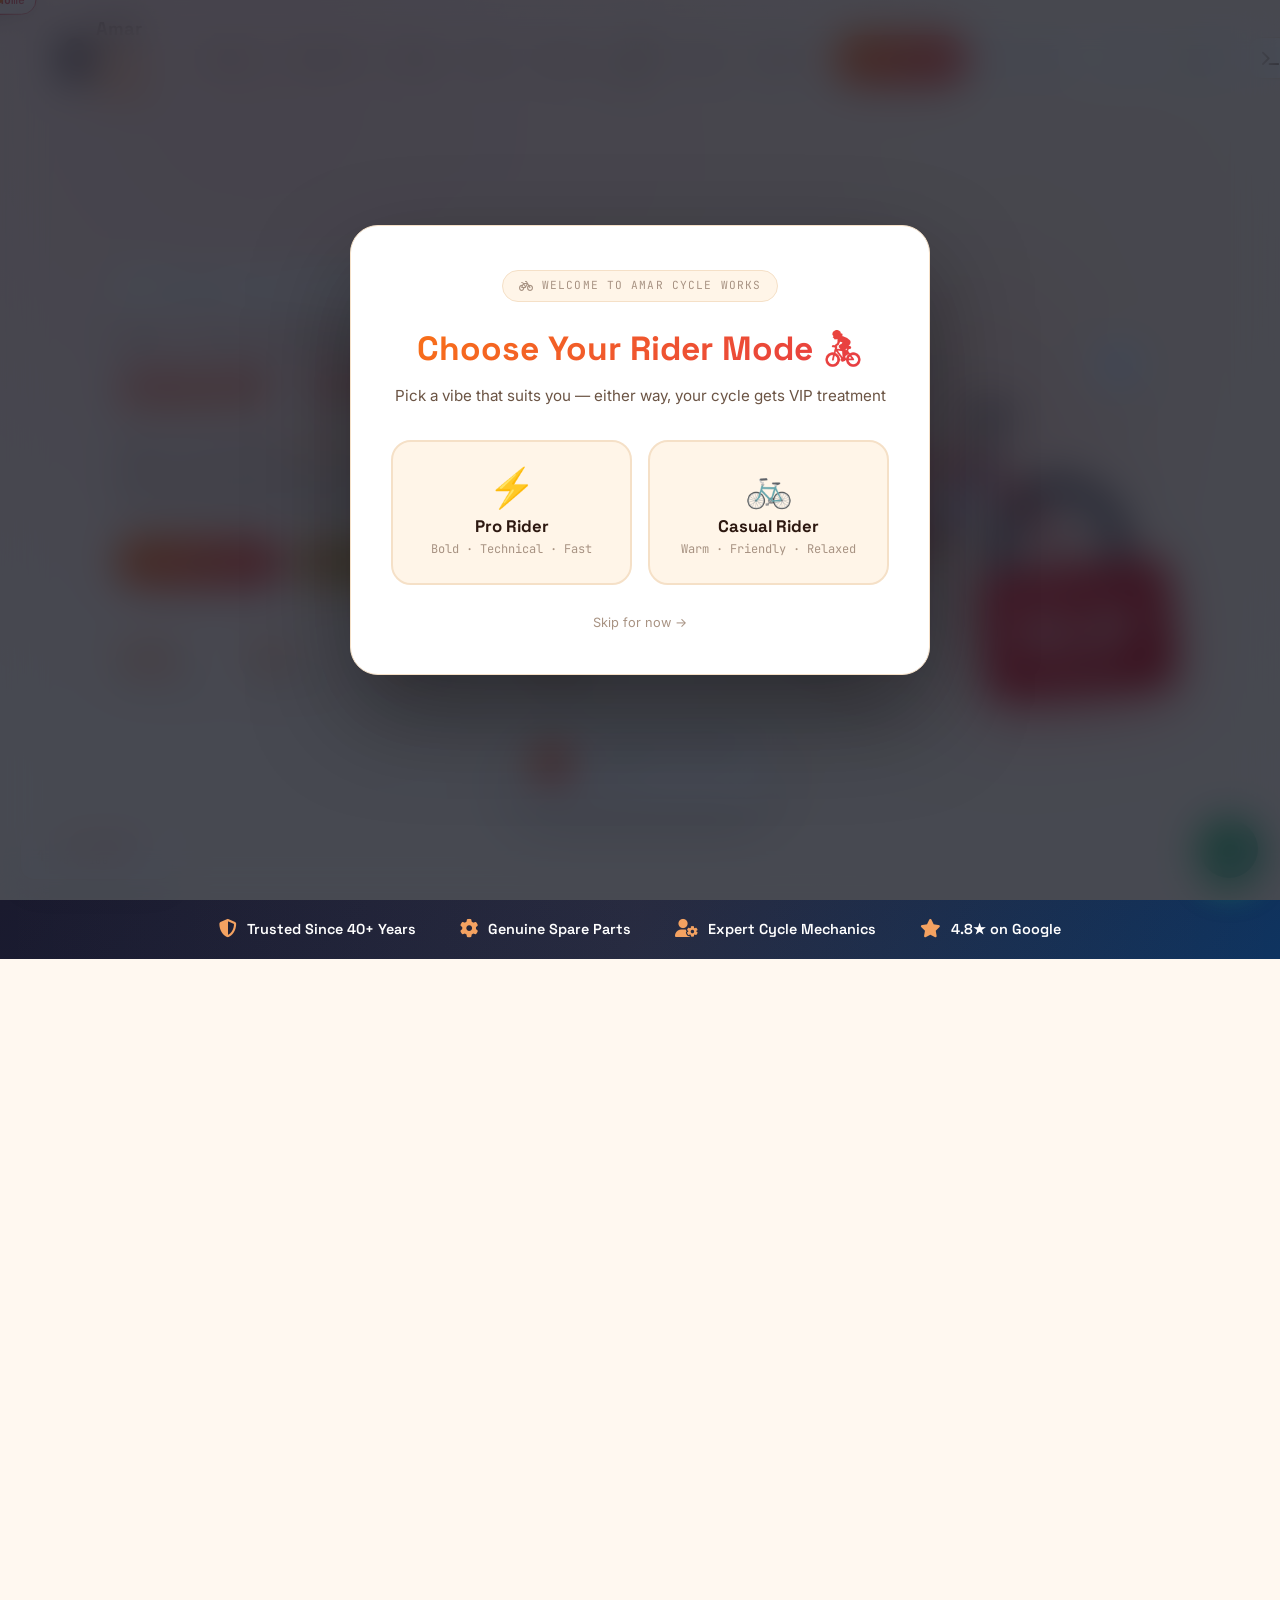
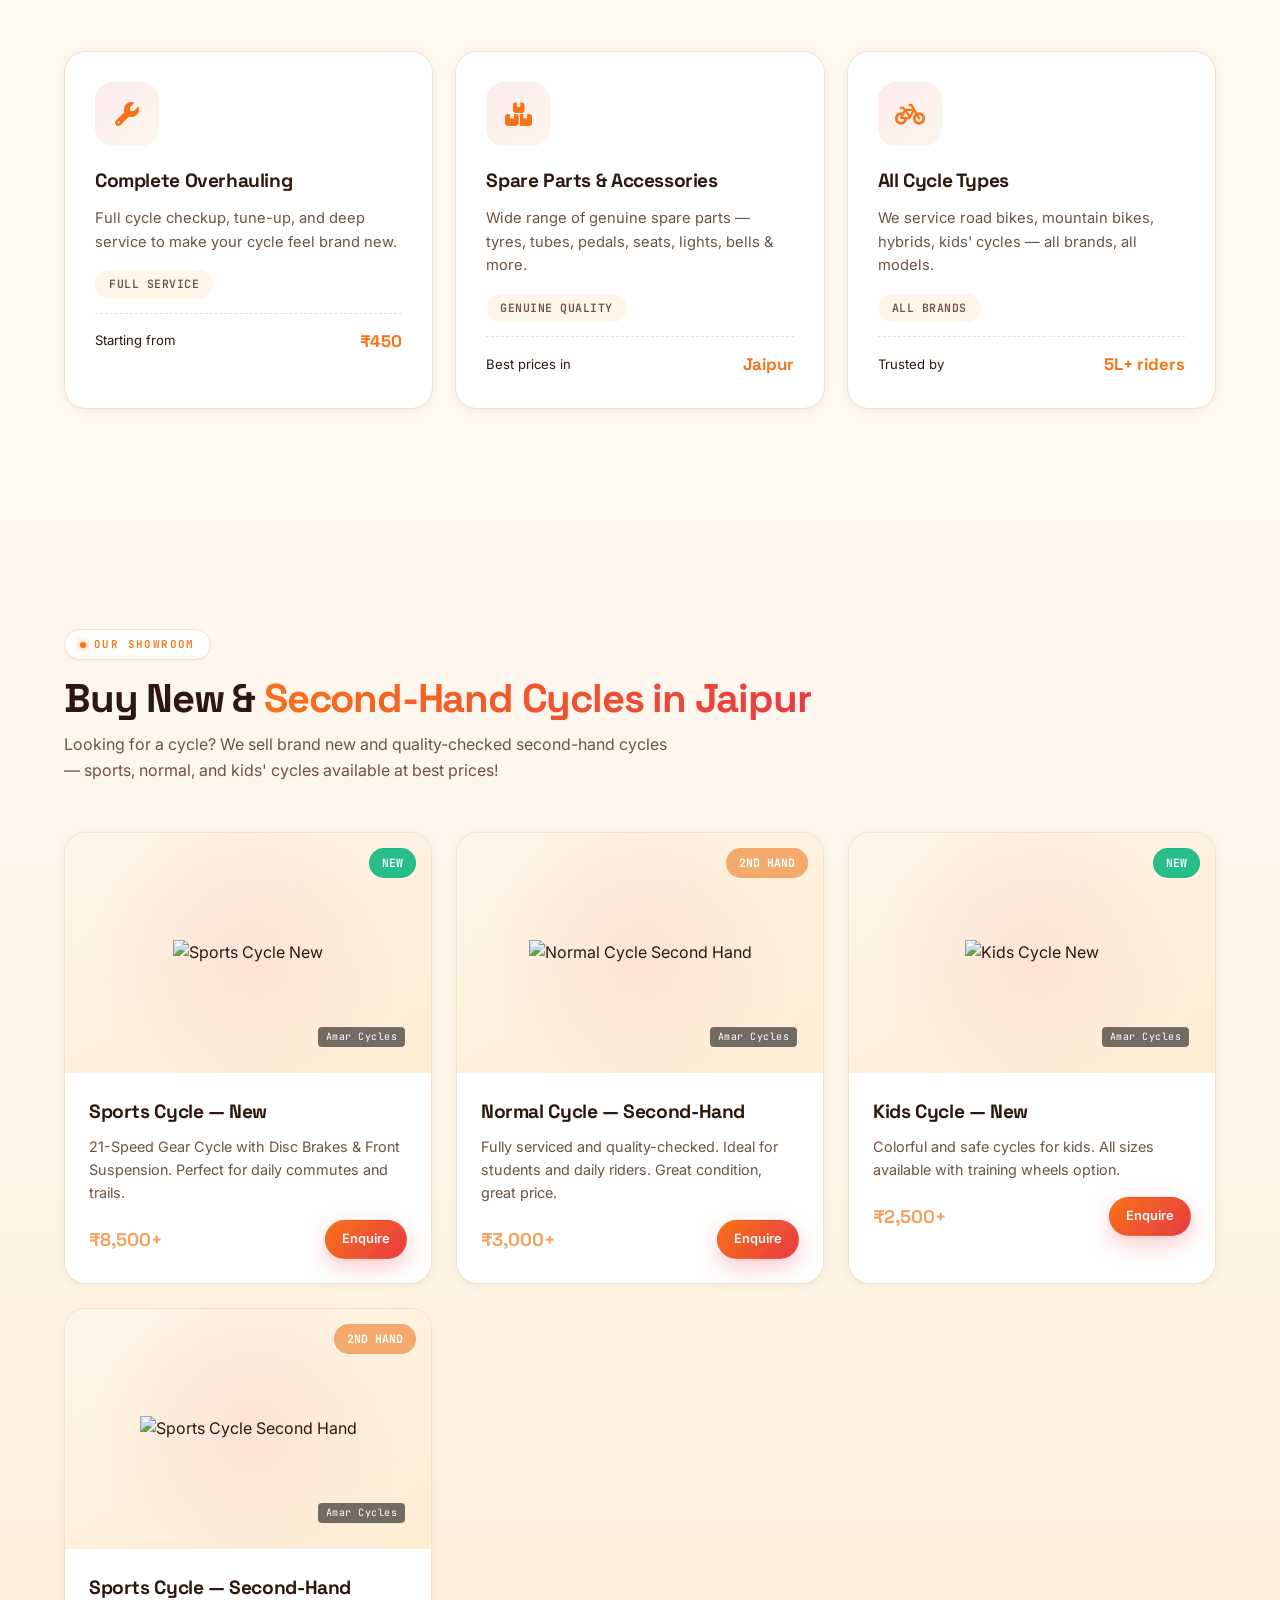
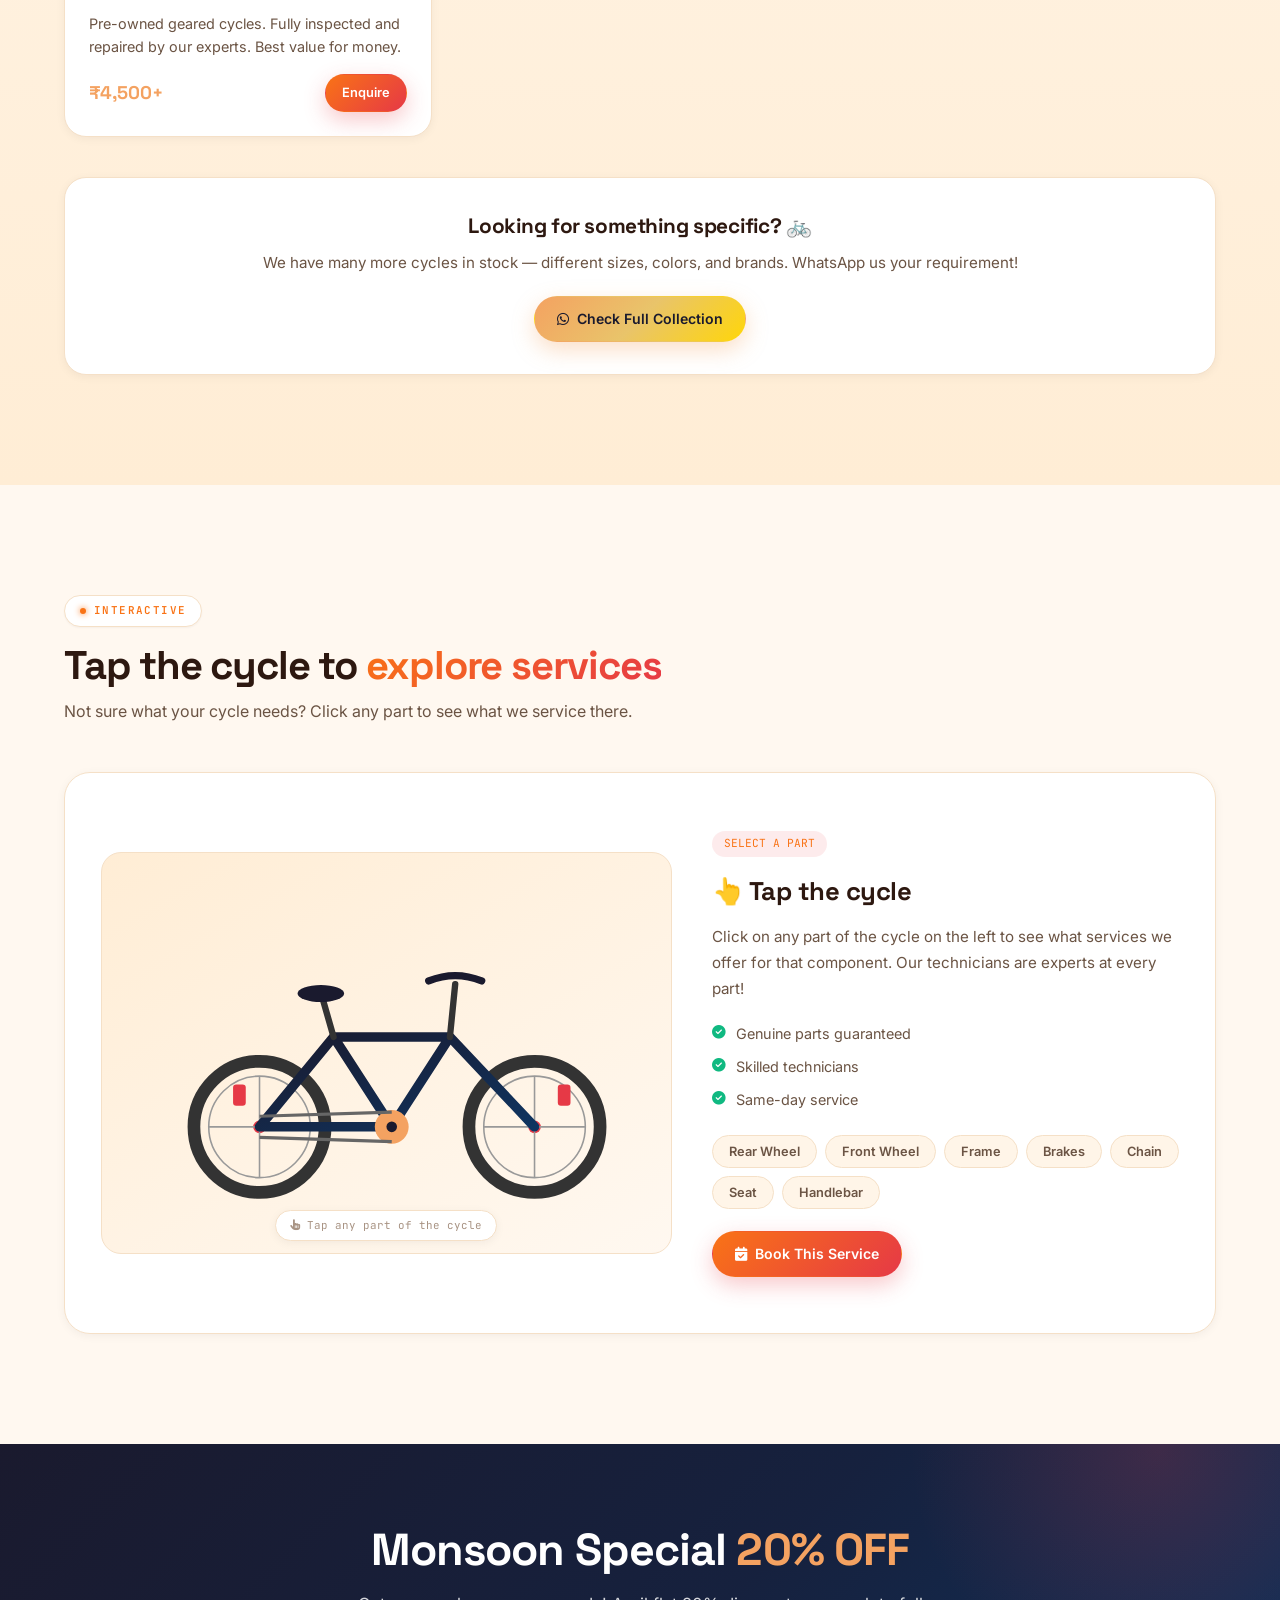
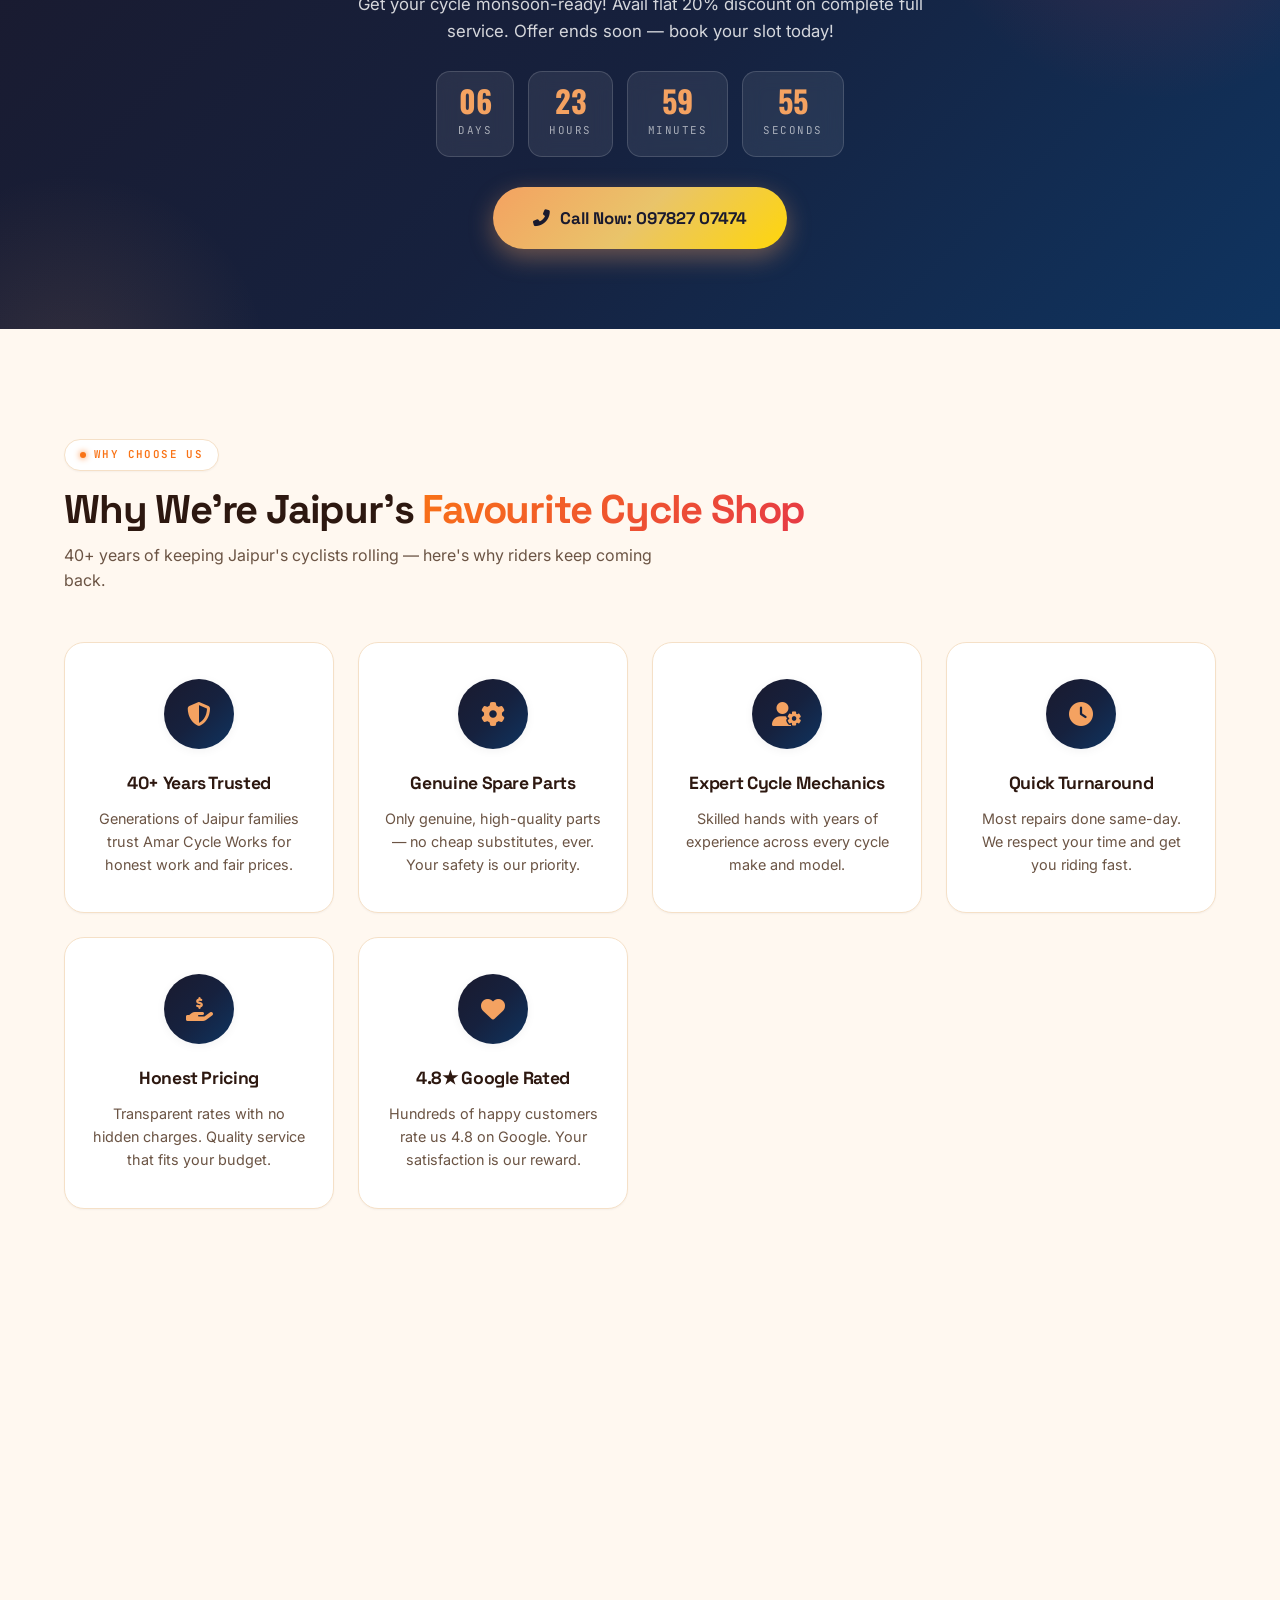
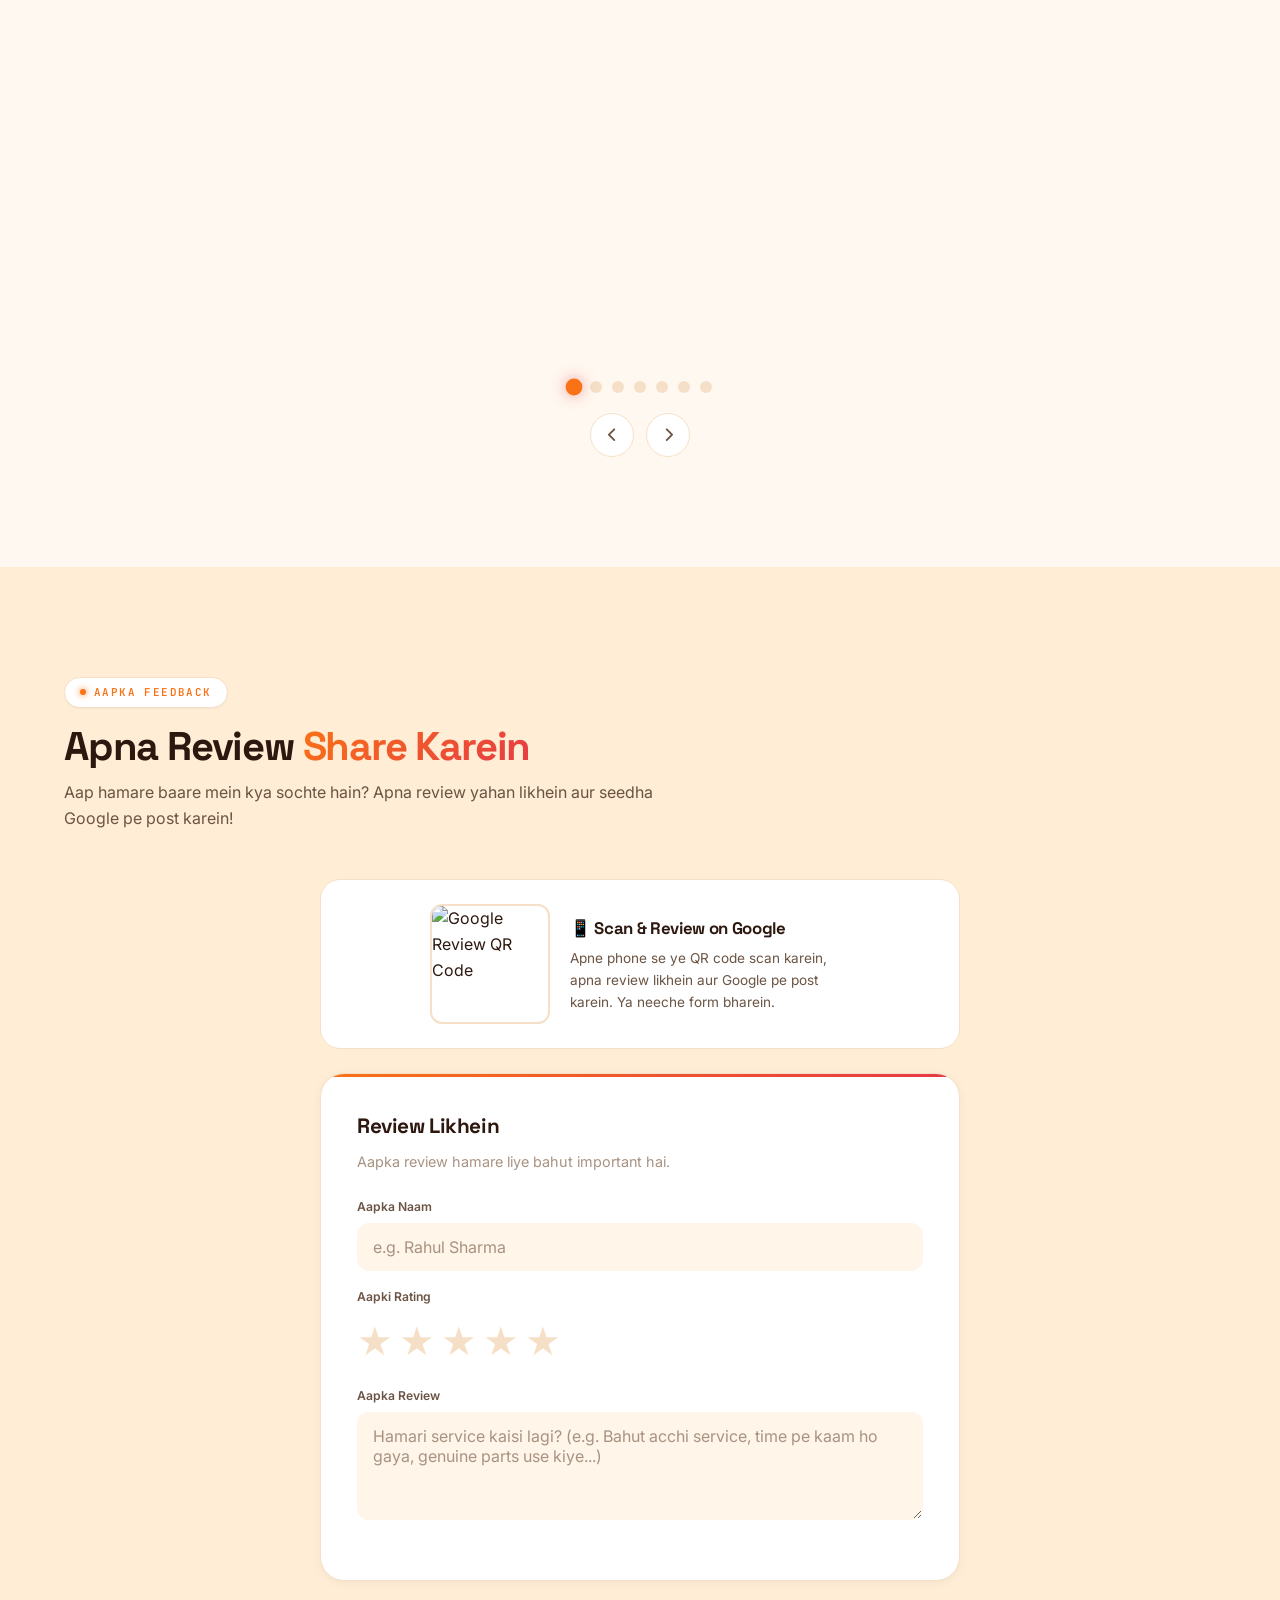
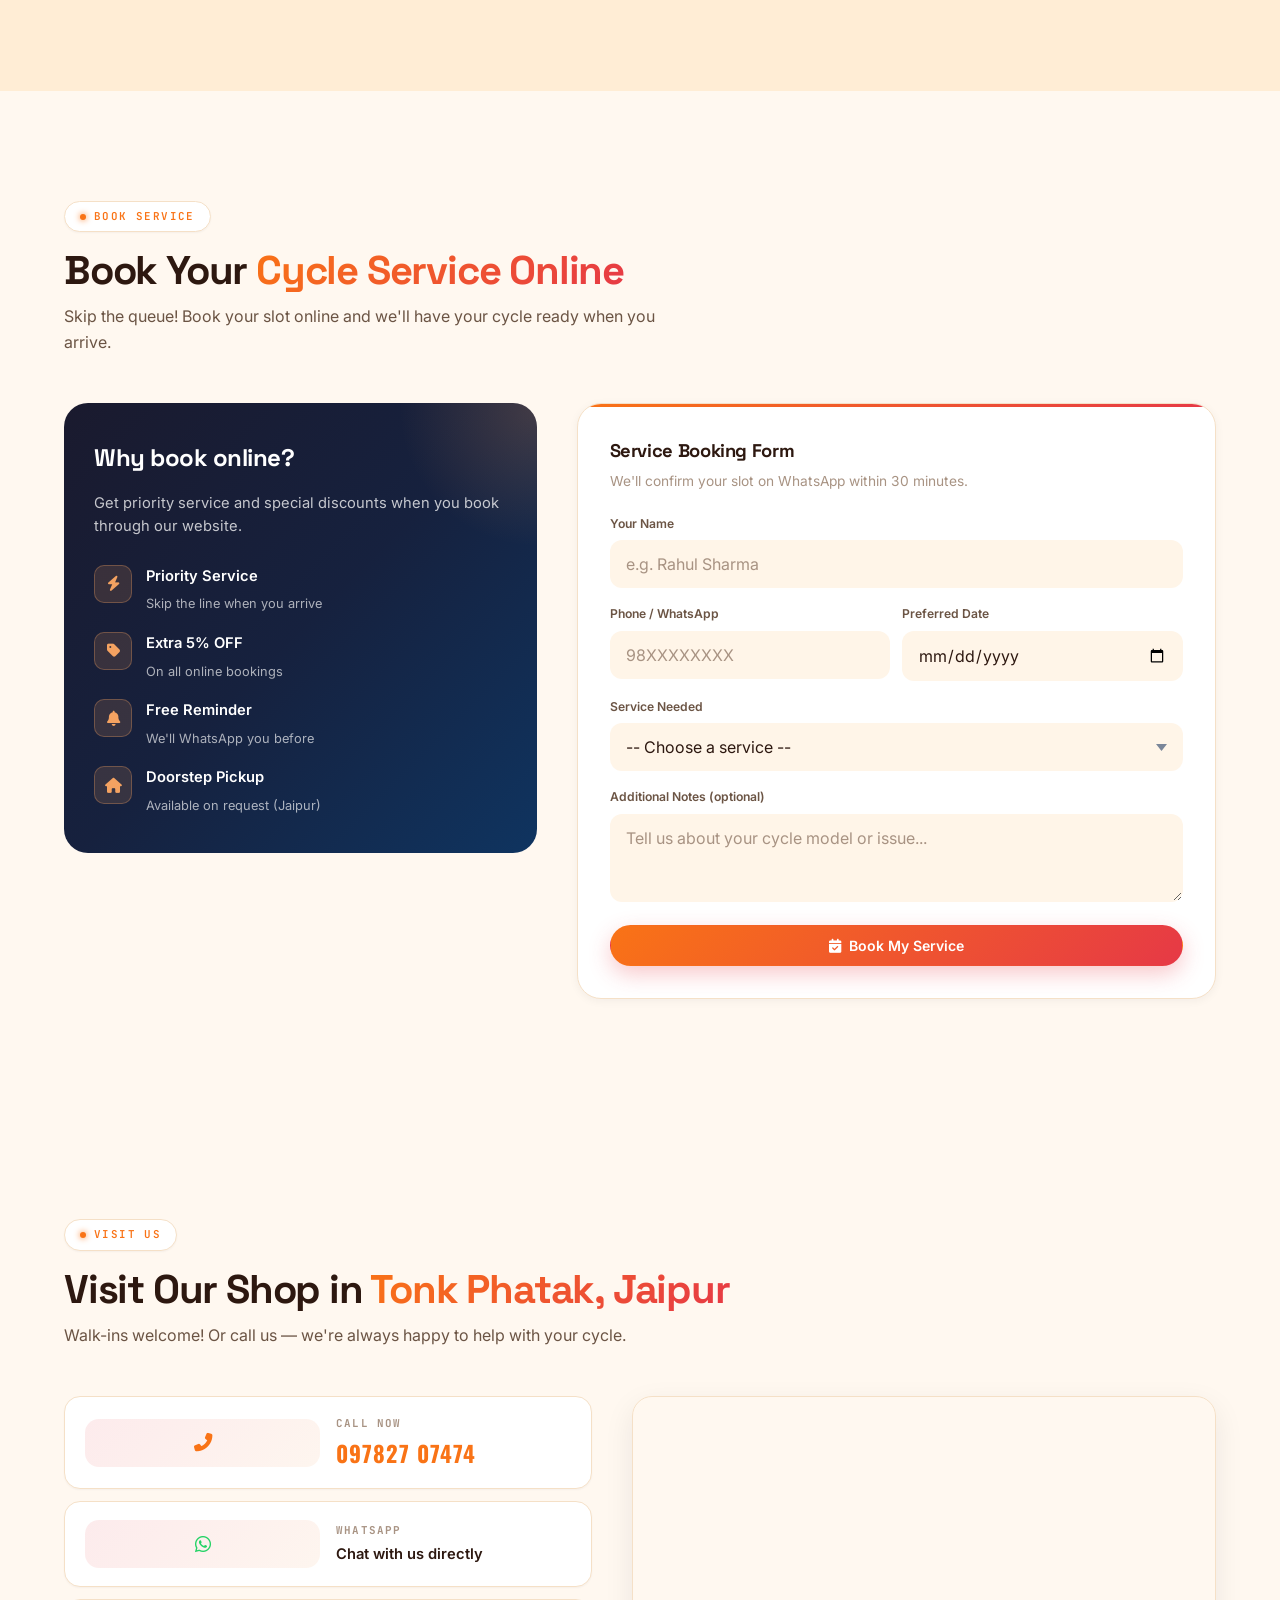
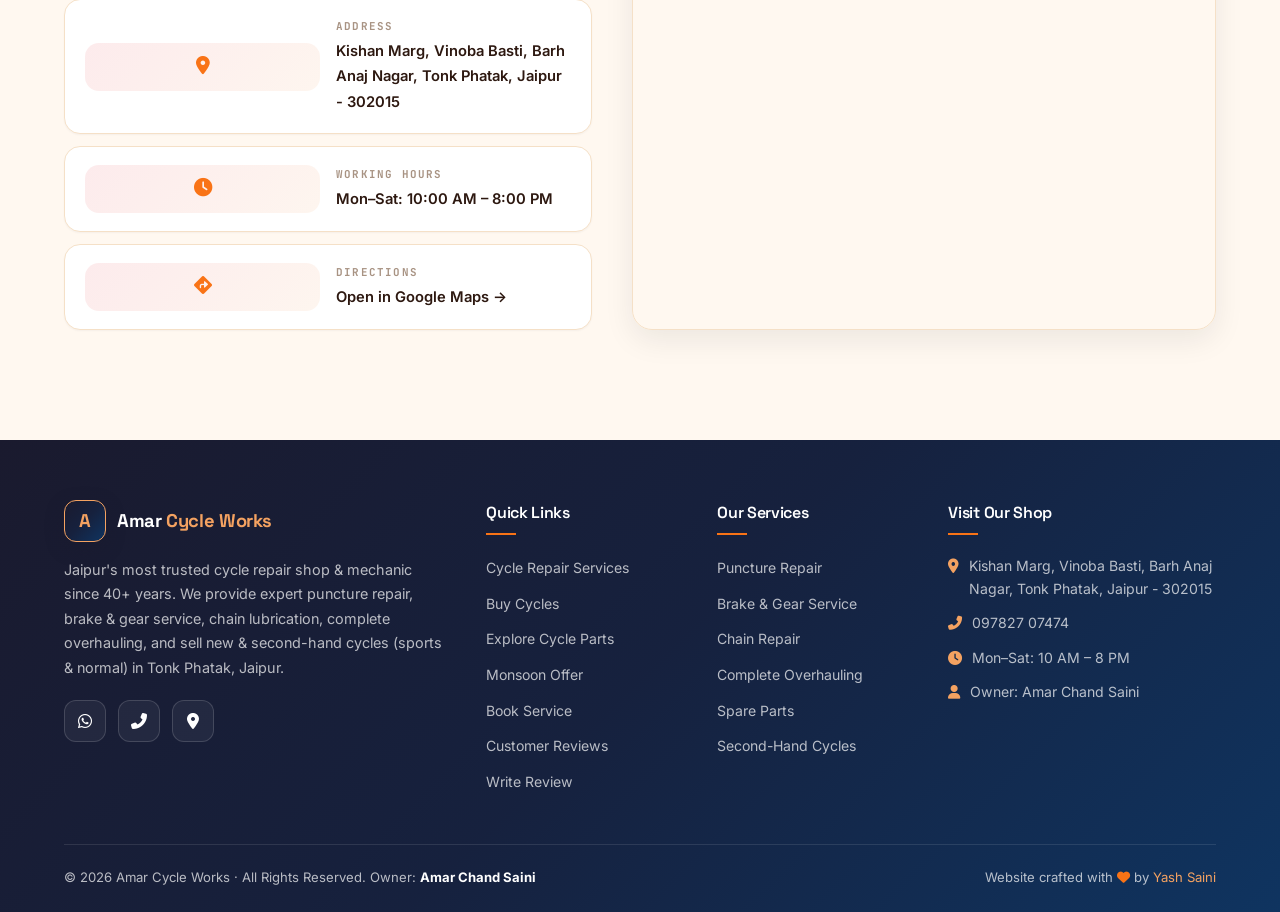
==== commit e4f38dfa: "Update index.html" ====
--- a/index.html
+++ b/index.html
@@ -84,6 +84,7 @@
 .section{padding:110px 0;position:relative;z-index:1;}
 button{font-family:inherit;}
 
+/* WELCOME */
 .welcome-overlay{position:fixed;inset:0;background:rgba(10,15,28,.75);backdrop-filter:blur(20px);z-index:99999;display:flex;align-items:center;justify-content:center;padding:20px;opacity:0;visibility:hidden;transition:.5s;overflow-y:auto;}
 .welcome-overlay.show{opacity:1;visibility:visible;}
 .welcome-card{background:var(--surface);border:1px solid var(--border);border-radius:28px;padding:44px 40px 36px;max-width:580px;width:100%;text-align:center;box-shadow:0 40px 100px rgba(0,0,0,.4);animation:welcomePop .6s var(--ease);margin:auto;}
@@ -99,6 +100,7 @@
 .wb-desc{font-size:.75rem;color:var(--muted);font-family:var(--mono);}
 .welcome-skip{background:transparent;border:none;color:var(--muted);font-size:.8rem;cursor:pointer;padding:8px 12px;}
 
+/* CURSOR */
 .cursor-dot,.cursor-ring{position:fixed;top:0;left:0;pointer-events:none;z-index:99998;border-radius:50%;transform:translate(-50%,-50%);}
 .cursor-dot{width:6px;height:6px;background:var(--primary);box-shadow:0 0 12px var(--primary);}
 .cursor-ring{width:36px;height:36px;border:1.5px solid rgba(230,57,70,.5);transition:width .3s,height .3s,border-color .3s,background .3s;}
@@ -106,6 +108,7 @@
 .cursor-hint{position:fixed;top:0;left:0;padding:5px 11px;background:var(--surface);border:1.5px solid var(--border);border-radius:20px;font-family:var(--mono);font-size:.72rem;font-weight:700;color:var(--primary);pointer-events:none;z-index:99997;transform:translate(-50%,-50%) scale(.7);opacity:0;transition:opacity .3s,transform .3s;box-shadow:0 6px 20px rgba(0,0,0,.15);white-space:nowrap;display:flex;align-items:center;gap:5px;}
 .cursor-hint.show{opacity:1;transform:translate(-50%,-50%) scale(1);}
 
+/* TYRE BUDDY */
 .tyre-buddy{position:fixed;top:0;left:0;width:74px;height:74px;z-index:800;pointer-events:auto;cursor:pointer;transition:opacity .3s;-webkit-tap-highlight-color:transparent;}
 .tyre-buddy.hidden{opacity:0;pointer-events:none;}
 .tb-inner{width:100%;height:100%;position:relative;pointer-events:none;}
@@ -119,6 +122,7 @@
 .tyre-buddy.tapped .tap-ping{animation:tapPing .6s ease-out;}
 @keyframes tapPing{0%{opacity:.9;transform:scale(.5);}100%{opacity:0;transform:scale(1.8);}}
 
+/* SELECTOR */
 .selector{position:relative;}
 .selector-btn{display:inline-flex;align-items:center;gap:6px;height:42px;padding:0 14px;border-radius:12px;background:var(--surface);border:1px solid var(--border);color:var(--text-2);cursor:pointer;font-size:.85rem;font-weight:600;transition:.3s var(--ease);box-shadow:var(--shadow-xs);}
 .selector-btn:hover{color:var(--primary);border-color:var(--primary);}
@@ -129,6 +133,7 @@
 .selector-menu button.active{background:rgba(230,57,70,.1);color:var(--primary);font-weight:600;}
 .selector-menu button .em{font-size:1rem;width:20px;text-align:center;}
 
+/* PRELOADER */
 #preloader{position:fixed;inset:0;background:var(--bg);z-index:99999;display:flex;align-items:center;justify-content:center;flex-direction:column;gap:22px;transition:opacity .6s,visibility .6s;}
 #preloader.hide{opacity:0;visibility:hidden;pointer-events:none;}
 .pre-logo{width:76px;height:76px;border-radius:50%;background:var(--grad);display:flex;align-items:center;justify-content:center;color:#fff;font-family:var(--heading);font-weight:700;font-size:2rem;box-shadow:0 20px 50px rgba(230,57,70,.35);animation:preSpin 2s linear infinite;position:relative;}
@@ -140,6 +145,7 @@
 @keyframes preSlide{0%{left:-40%;}100%{left:100%;}}
 #progress{position:fixed;top:0;left:0;height:3px;width:0%;z-index:9998;background:var(--grad);box-shadow:0 0 12px rgba(230,57,70,.5);transition:width .08s linear;}
 
+/* XP BAR */
 .xp-bar{position:fixed;bottom:20px;left:20px;z-index:700;background:var(--surface);border:1px solid var(--border);border-radius:14px;padding:10px 16px;box-shadow:var(--shadow-md);display:flex;align-items:center;gap:12px;font-size:.75rem;transition:.3s var(--ease);}
 .xp-lvl{font-family:var(--heading);font-weight:700;font-size:1rem;background:var(--grad);-webkit-background-clip:text;background-clip:text;color:transparent;}
 .xp-info{display:flex;flex-direction:column;gap:4px;min-width:100px;}
@@ -147,6 +153,7 @@
 .xp-fill{height:100%;border-radius:99px;background:var(--grad);width:0%;transition:width .5s var(--ease);}
 .xp-label{font-family:var(--mono);font-size:.65rem;color:var(--muted);letter-spacing:.05em;}
 
+/* NAVBAR */
 header{position:fixed;top:0;left:0;right:0;z-index:1000;padding:14px 0;transition:.4s var(--ease);border-bottom:1px solid transparent;}
 header.scrolled{background:rgba(247,249,252,.85);backdrop-filter:blur(20px) saturate(180%);border-color:var(--border);padding:10px 0;box-shadow:0 4px 24px rgba(15,23,42,.05);}
 [data-theme="evening"] header.scrolled,[data-theme="night"] header.scrolled{background:rgba(10,15,28,.85);}
@@ -184,6 +191,7 @@
 .overlay{position:fixed;inset:0;background:rgba(15,23,42,.5);backdrop-filter:blur(4px);z-index:1000;opacity:0;visibility:hidden;transition:.4s;}
 .overlay.open{opacity:1;visibility:visible;}
 
+/* HERO */
 .hero{min-height:100vh;display:flex;align-items:center;padding:130px 0 70px;position:relative;overflow:hidden;}
 .hero-grid{display:grid;grid-template-columns:1.05fr .95fr;gap:56px;align-items:center;}
 .greeting{display:inline-flex;align-items:center;gap:9px;padding:8px 16px;background:var(--surface);border:1px solid var(--border);border-radius:99px;font-size:.78rem;font-weight:600;color:var(--text-2);margin-bottom:20px;box-shadow:var(--shadow-xs);flex-wrap:wrap;justify-content:center;max-width:100%;}
@@ -237,6 +245,7 @@
 @keyframes bobA{0%,100%{transform:translateY(0);}50%{transform:translateY(-10px);}}
 @keyframes bobB{0%,100%{transform:translateY(-8px);}50%{transform:translateY(6px);}}
 
+/* TRUST BAR */
 .trust-bar{background:var(--grad-navy);color:#fff;padding:18px 0;overflow:hidden;position:relative;}
 .trust-bar::before{content:'';position:absolute;inset:0;background:linear-gradient(90deg,transparent,rgba(244,162,97,.08),transparent);animation:shine 4s linear infinite;}
 @keyframes shine{0%{transform:translateX(-100%);}100%{transform:translateX(100%);}}
@@ -244,6 +253,7 @@
 .trust-item{display:flex;align-items:center;gap:10px;font-weight:600;font-size:.9rem;white-space:nowrap;font-family:var(--heading);}
 .trust-item i{font-size:1.15rem;color:var(--gold);}
 
+/* SECTION HEADS */
 .eyebrow{display:inline-flex;align-items:center;gap:8px;padding:6px 15px;background:var(--surface);border:1px solid var(--border);border-radius:99px;font-family:var(--mono);font-size:.68rem;font-weight:600;letter-spacing:1.4px;text-transform:uppercase;color:var(--primary);margin-bottom:16px;box-shadow:var(--shadow-xs);}
 .eyebrow::before{content:'';width:6px;height:6px;border-radius:50%;background:var(--primary);box-shadow:0 0 6px var(--primary);animation:pulseDot 2s infinite;}
 .section-title{font-size:clamp(1.7rem,6vw,2.5rem);font-weight:800;letter-spacing:-1.2px;line-height:1.15;margin-bottom:10px;}
@@ -255,6 +265,7 @@
 [data-reveal="scale"]{transform:scale(.94);}
 [data-reveal].in{opacity:1;transform:translate(0) scale(1);}
 
+/* SERVICES */
 .services-grid{display:grid;grid-template-columns:repeat(auto-fit,minmax(280px,1fr));gap:22px;}
 .service-card{background:var(--surface);border:1px solid var(--border);border-radius:22px;padding:30px;transition:transform .4s var(--ease),box-shadow .4s var(--ease),border-color .4s;position:relative;overflow:hidden;box-shadow:var(--shadow-sm);}
 .service-card::before{content:'';position:absolute;top:0;left:0;width:100%;height:4px;background:var(--grad);transform:scaleX(0);transform-origin:left;transition:.5s var(--ease);}
@@ -268,17 +279,20 @@
 .service-card .service-price{margin-top:14px;padding-top:14px;border-top:1px dashed var(--border);display:flex;justify-content:space-between;align-items:center;font-size:.82rem;}
 .service-card .service-price b{color:var(--primary);font-family:var(--heading);font-size:1.05rem;}
 
+/* SHOWROOM */
 .showroom{background:linear-gradient(180deg,var(--bg),var(--bg-2));}
 .showroom-grid{display:grid;grid-template-columns:repeat(auto-fit,minmax(280px,1fr));gap:24px;}
 .bike-card{background:var(--surface);border:1px solid var(--border);border-radius:22px;overflow:hidden;transition:.4s var(--ease);box-shadow:var(--shadow-sm);}
 .bike-card:hover{transform:translateY(-8px);box-shadow:var(--shadow-lg);border-color:var(--gold);}
-.bike-img{height:200px;background:linear-gradient(150deg,var(--surface-2),var(--bg-2));display:flex;align-items:center;justify-content:center;font-size:5rem;color:var(--muted);position:relative;overflow:hidden;}
+.bike-img{height:240px;background:linear-gradient(150deg,var(--surface-2),var(--bg-2));display:flex;align-items:center;justify-content:center;position:relative;overflow:hidden;padding:20px;}
 .bike-img::before{content:'';position:absolute;inset:0;background:radial-gradient(circle at 50% 50%,rgba(230,57,70,.08),transparent 70%);}
-.bike-img i{position:relative;z-index:2;transition:transform .5s var(--ease);}
-.bike-card:hover .bike-img i{transform:scale(1.1) rotate(-10deg);}
-.bike-badge{position:absolute;top:15px;right:15px;padding:5px 12px;border-radius:50px;font-size:.72rem;font-weight:700;font-family:var(--mono);z-index:3;backdrop-filter:blur(10px);}
-.badge-new{background:rgba(16,185,129,.2);color:var(--green);border:1px solid rgba(16,185,129,.4);}
-.badge-used{background:rgba(244,162,97,.2);color:var(--gold);border:1px solid rgba(244,162,97,.4);}
+.bike-img img{max-width:100%;max-height:100%;object-fit:contain;position:relative;z-index:2;transition:transform .5s var(--ease);}
+.bike-card:hover .bike-img img{transform:scale(1.08) rotate(-3deg);}
+.watermark{position:relative;overflow:hidden;border-radius:14px;}
+.watermark::after{content:'Amar Cycles';position:absolute;bottom:6px;right:6px;background:rgba(0,0,0,.55);color:#fff;font-size:10px;padding:2px 8px;border-radius:4px;font-family:var(--mono);letter-spacing:.5px;z-index:3;backdrop-filter:blur(4px);}
+.bike-badge{position:absolute;top:15px;right:15px;padding:5px 12px;border-radius:50px;font-size:.72rem;font-weight:700;font-family:var(--mono);z-index:4;backdrop-filter:blur(10px);}
+.badge-new{background:rgba(16,185,129,.9);color:#fff;border:1px solid rgba(16,185,129,.6);}
+.badge-used{background:rgba(244,162,97,.9);color:#fff;border:1px solid rgba(244,162,97,.6);}
 .bike-info{padding:24px;}
 .bike-info h3{font-family:var(--heading);font-size:1.2rem;margin-bottom:8px;}
 .bike-info p{color:var(--text-2);font-size:.9rem;margin-bottom:16px;line-height:1.6;}
@@ -289,6 +303,7 @@
 .showroom-cta h3{font-size:1.3rem;margin-bottom:8px;}
 .showroom-cta p{color:var(--text-2);margin-bottom:20px;font-size:.95rem;}
 
+/* EXPLORER */
 .explorer{background:var(--surface);border:1px solid var(--border);border-radius:26px;padding:36px;box-shadow:var(--shadow-sm);}
 .explorer-grid{display:grid;grid-template-columns:1.1fr .9fr;gap:40px;align-items:center;}
 .explorer-svg-wrap{position:relative;background:linear-gradient(150deg,var(--bg-2),var(--bg));border-radius:20px;padding:20px;border:1px solid var(--border);overflow:hidden;}
@@ -309,6 +324,7 @@
 .exp-part-btn{padding:8px 16px;background:var(--surface-2);border:1px solid var(--border);border-radius:99px;font-size:.8rem;font-weight:600;color:var(--text-2);cursor:pointer;transition:.3s var(--ease);font-family:inherit;}
 .exp-part-btn:hover,.exp-part-btn.active{background:var(--grad);color:#fff;border-color:transparent;transform:translateY(-2px);}
 
+/* OFFER */
 .offer-banner{background:var(--grad-navy);position:relative;overflow:hidden;padding:80px 0;}
 .offer-banner::before{content:'';position:absolute;top:-50%;right:-10%;width:500px;height:500px;background:radial-gradient(circle,rgba(230,57,70,.2) 0%,transparent 70%);border-radius:50%;}
 .offer-banner::after{content:'';position:absolute;bottom:-50%;left:-10%;width:400px;height:400px;background:radial-gradient(circle,rgba(244,162,97,.12) 0%,transparent 70%);border-radius:50%;}
@@ -323,6 +339,7 @@
 .offer-cta{display:inline-flex;align-items:center;gap:10px;background:var(--grad-gold);color:var(--navy);padding:18px 40px;border-radius:99px;font-weight:700;font-size:1.05rem;box-shadow:0 8px 25px rgba(244,162,97,.4);transition:.3s var(--ease);font-family:var(--heading);}
 .offer-cta:hover{transform:translateY(-3px) scale(1.02);box-shadow:0 12px 35px rgba(244,162,97,.55);}
 
+/* WHY US */
 .why-grid{display:grid;grid-template-columns:repeat(auto-fit,minmax(260px,1fr));gap:24px;}
 .why-card{text-align:center;padding:36px 24px;border-radius:20px;background:var(--surface);transition:.4s var(--ease);border:1px solid var(--border);box-shadow:var(--shadow-xs);}
 .why-card:hover{transform:translateY(-6px);box-shadow:var(--shadow-lg);border-color:rgba(230,57,70,.2);}
@@ -331,6 +348,7 @@
 .why-card h3{font-size:1.1rem;margin-bottom:10px;}
 .why-card p{color:var(--text-2);font-size:.9rem;}
 
+/* REVIEWS SLIDESHOW */
 .reviews-header{display:flex;justify-content:center;align-items:center;gap:15px;margin-bottom:40px;flex-wrap:wrap;}
 .google-rating{display:flex;align-items:center;gap:12px;background:var(--surface);padding:15px 25px;border-radius:14px;box-shadow:var(--shadow-sm);border:1px solid var(--border);}
 .google-logo{font-size:1.35rem;font-weight:700;font-family:var(--heading);}
@@ -355,6 +373,24 @@
 .review-arrow{width:44px;height:44px;border-radius:50%;background:var(--surface);border:1px solid var(--border);color:var(--text-2);cursor:pointer;display:flex;align-items:center;justify-content:center;font-size:.9rem;transition:.3s var(--ease);}
 .review-arrow:hover{background:var(--grad);color:#fff;border-color:transparent;transform:scale(1.05);}
 
+/* REVIEW SECTION (WRITE REVIEW) */
+.leave-review{background:var(--bg-2);}
+.review-form-wrap{max-width:640px;margin:0 auto;}
+.review-form{background:var(--surface);border:1px solid var(--border);border-radius:24px;padding:36px;box-shadow:var(--shadow-sm);position:relative;overflow:hidden;}
+.review-form::before{content:'';position:absolute;top:0;left:0;width:100%;height:3px;background:var(--grad);}
+.review-form h3{font-size:1.3rem;margin-bottom:6px;}
+.review-form .lead{font-size:.9rem;color:var(--muted);margin-bottom:24px;}
+.star-rating{display:flex;gap:6px;font-size:2.2rem;cursor:pointer;color:var(--border);}
+.star-rating span{transition:color .2s,transform .2s;}
+.star-rating span:hover{transform:scale(1.15);}
+.star-rating span.active{color:var(--gold);}
+.qr-box{display:flex;gap:20px;align-items:center;justify-content:center;background:var(--surface);border:1px solid var(--border);border-radius:20px;padding:24px;margin-bottom:24px;flex-wrap:wrap;text-align:left;}
+.qr-box img{width:120px;height:120px;border-radius:12px;border:2px solid var(--border);}
+.qr-box .qr-text{max-width:280px;}
+.qr-box .qr-text h4{font-size:1.05rem;margin-bottom:6px;}
+.qr-box .qr-text p{font-size:.85rem;color:var(--text-2);line-height:1.6;}
+
+/* BOOKING */
 .booking-grid{display:grid;grid-template-columns:.85fr 1.15fr;gap:40px;align-items:start;}
 .booking-info{background:var(--grad-navy);border-radius:24px;padding:36px 30px;color:#fff;position:relative;overflow:hidden;}
 .booking-info::before{content:'';position:absolute;top:-30%;right:-30%;width:280px;height:280px;background:radial-gradient(circle,rgba(244,162,97,.2),transparent 70%);border-radius:50%;}
@@ -381,6 +417,7 @@
 .form-status.success{background:rgba(34,197,94,.1);color:#16a34a;border:1px solid rgba(34,197,94,.25);}
 .form-status.error{background:rgba(239,68,68,.1);color:#dc2626;border:1px solid rgba(239,68,68,.25);}
 
+/* CONTACT */
 .contact-grid{display:grid;grid-template-columns:.95fr 1.05fr;gap:40px;}
 .contact-list{display:flex;flex-direction:column;gap:12px;}
 .contact-item{display:flex;align-items:center;gap:16px;background:var(--surface);border:1px solid var(--border);border-radius:16px;padding:18px 20px;transition:.35s var(--ease);box-shadow:var(--shadow-xs);}
@@ -393,6 +430,7 @@
 .map-wrap{border-radius:20px;overflow:hidden;box-shadow:var(--shadow-md);border:1px solid var(--border);height:100%;min-height:420px;position:relative;}
 .map-wrap iframe{width:100%;height:100%;min-height:420px;border:none;display:block;}
 
+/* FOOTER */
 footer{background:var(--grad-navy);color:rgba(255,255,255,.7);padding:60px 0 24px;position:relative;z-index:1;}
 .foot-grid{display:grid;grid-template-columns:2fr 1fr 1fr 1.4fr;gap:40px;margin-bottom:40px;}
 .foot-brand .logo-text h1{color:#fff;font-size:1.15rem;}
@@ -414,12 +452,14 @@
 .foot-heart{color:var(--primary);display:inline-block;animation:beat 1.6s ease-in-out infinite;}
 @keyframes beat{0%,100%{transform:scale(1);}50%{transform:scale(1.2);}}
 
+/* FLOATERS */
 .float-wa{position:fixed;bottom:max(22px,env(safe-area-inset-bottom));right:22px;width:58px;height:58px;border-radius:50%;background:linear-gradient(135deg,#25d366,#128c7e);color:#fff;display:flex;align-items:center;justify-content:center;font-size:1.6rem;z-index:900;box-shadow:0 12px 32px rgba(37,211,102,.4);transition:transform .35s var(--ease);animation:waPulse 2.4s ease-in-out infinite;}
 .float-wa:hover{transform:scale(1.12) rotate(8deg);}
 @keyframes waPulse{0%,100%{box-shadow:0 12px 32px rgba(37,211,102,.4);}50%{box-shadow:0 12px 32px rgba(37,211,102,.65),0 0 0 14px rgba(37,211,102,.08);}}
 #toTop{position:fixed;bottom:max(22px,env(safe-area-inset-bottom));right:94px;width:48px;height:48px;border-radius:50%;background:var(--surface);border:1px solid var(--border);color:var(--text);cursor:pointer;display:flex;align-items:center;justify-content:center;font-size:1rem;box-shadow:var(--shadow-md);opacity:0;visibility:hidden;transform:translateY(16px);transition:opacity .35s,visibility .35s,transform .35s;z-index:900;}
 #toTop.show{opacity:1;visibility:visible;transform:translateY(0);}
 
+/* COMMAND PALETTE */
 .cmdk-overlay{position:fixed;inset:0;background:rgba(15,23,42,.55);backdrop-filter:blur(6px);z-index:99999;opacity:0;visibility:hidden;transition:.25s;display:flex;align-items:flex-start;justify-content:center;padding:14vh 16px 20px;}
 .cmdk-overlay.open{opacity:1;visibility:visible;}
 .cmdk{width:min(92vw,580px);background:var(--surface);border:1px solid var(--border);border-radius:16px;box-shadow:0 30px 80px rgba(0,0,0,.35);overflow:hidden;transform:translateY(-20px) scale(.96);transition:.3s var(--ease);}
@@ -438,12 +478,14 @@
 .cmdk-foot{display:flex;align-items:center;justify-content:space-between;padding:10px 18px;border-top:1px solid var(--border);font-size:.7rem;color:var(--muted);font-family:var(--mono);}
 .cmdk-foot kbd{padding:2px 6px;border-radius:4px;background:var(--surface-2);border:1px solid var(--border);}
 
+/* TOAST */
 .toast{position:fixed;bottom:100px;left:50%;transform:translate(-50%,20px);background:var(--surface);border:1px solid var(--border);border-radius:14px;box-shadow:0 20px 50px rgba(15,23,42,.2);padding:14px 20px;display:flex;align-items:center;gap:12px;opacity:0;visibility:hidden;transition:.4s var(--ease);z-index:9997;max-width:90vw;}
 .toast.show{opacity:1;visibility:visible;transform:translate(-50%,0);}
 .toast .t-icon{width:38px;height:38px;border-radius:10px;background:var(--grad);display:flex;align-items:center;justify-content:center;color:#fff;font-size:1rem;flex-shrink:0;}
 .toast .t-text strong{display:block;font-size:.82rem;font-weight:700;}
 .toast .t-text span{font-size:.74rem;color:var(--muted);}
 
+/* CYCLE OS */
 .retro-os{position:fixed;inset:0;z-index:99998;display:none;font-family:'Inter',sans-serif;overflow:hidden;}
 .retro-os.active{display:block;animation:osFadeIn .5s ease;}
 @keyframes osFadeIn{from{opacity:0;}to{opacity:1;}}
@@ -496,6 +538,7 @@
 .retro-exit-btn{background:rgba(30,35,55,.8);backdrop-filter:blur(20px);border:1px solid rgba(255,255,255,.15);border-radius:8px;padding:10px 16px;color:#fff;font-size:12px;cursor:pointer;transition:background .2s;font-family:inherit;}
 .retro-exit-btn:hover{background:rgba(232,17,35,.85);border-color:transparent;}
 
+/* GAME */
 .game-overlay{position:fixed;inset:0;background:rgba(6,8,15,.92);backdrop-filter:blur(8px);z-index:99999;display:none;align-items:center;justify-content:center;padding:16px;overflow-y:auto;}
 .game-overlay.active{display:flex;animation:fadeIn .35s ease;}
 @keyframes fadeIn{from{opacity:0;}to{opacity:1;}}
@@ -514,6 +557,7 @@
 .game-legend{display:flex;justify-content:center;gap:16px;margin-top:12px;flex-wrap:wrap;font-size:.72rem;font-family:var(--mono);color:var(--muted);}
 .game-legend span{display:inline-flex;align-items:center;gap:5px;}
 
+/* RESPONSIVE */
 @media(max-width:1100px){.nav-links{display:none;}.nav-cta .btn-ghost,.nav-cta .btn-primary{display:none;}.burger{display:flex;}.foot-grid{grid-template-columns:1fr 1fr;}}
 @media(max-width:1000px){.hero{padding:110px 0 60px;}.hero-grid{grid-template-columns:1fr;gap:44px;text-align:center;}.hero-cycle-stage{max-width:380px;margin:0 auto;order:-1;}.hero-actions{justify-content:center;}.hero-sub{margin-left:auto;margin-right:auto;}.stat-row{grid-template-columns:repeat(4,1fr);gap:14px;max-width:100%;margin:0 auto;}.explorer-grid,.booking-grid,.contact-grid{grid-template-columns:1fr;gap:30px;}.section{padding:80px 0;}}
 @media(max-width:768px){
@@ -549,6 +593,7 @@
   .game-modal{padding:18px;border-radius:18px;}.game-title{font-size:1.15rem;}
   .toast{bottom:auto;top:80px;padding:12px 16px;}.toast .t-icon{width:34px;height:34px;font-size:.9rem;}.toast .t-text strong{font-size:.78rem;}.toast .t-text span{font-size:.7rem;}
   .review-card{padding:24px 22px;}.review-text{font-size:.92rem;}.review-arrow{width:38px;height:38px;}
+  .qr-box{flex-direction:column;text-align:center;}.qr-box .qr-text{max-width:100%;}
 }
 @media(max-width:480px){
   .wrap{padding-left:14px;padding-right:14px;}.section{padding:56px 0;}.hero{padding:80px 0 36px;}
@@ -556,7 +601,7 @@
   .hero h1{font-size:1.9rem;letter-spacing:-1px;}.hero-actions .btn{font-size:.76rem;padding:10px 12px;min-height:42px;}
   .stat-row{grid-template-columns:1fr 1fr;gap:10px;}.stat b{font-size:1.15rem;}
   .services-grid{grid-template-columns:1fr;gap:16px;}.service-card{padding:24px 20px;}.service-icon{width:54px;height:54px;font-size:1.3rem;border-radius:15px;}.service-card h3{font-size:1.05rem;}
-  .showroom-grid{grid-template-columns:1fr;}.bike-img{height:170px;font-size:4rem;}
+  .showroom-grid{grid-template-columns:1fr;}.bike-img{height:200px;}
   .why-card{padding:26px 20px;}.why-icon{width:56px;height:56px;font-size:1.25rem;}
   .review-card{padding:22px 18px;}.review-text{font-size:.88rem;}
   .offer-timer{gap:8px;}.timer-box{padding:10px 14px;min-width:60px;border-radius:10px;}.timer-box b{font-size:1.4rem;}.timer-box span{font-size:.6rem;letter-spacing:1px;}
@@ -694,6 +739,7 @@
         <li><a href="#explorer">Explore</a></li>
         <li><a href="#offer">Offer</a></li>
         <li><a href="#reviews">Reviews</a></li>
+        <li><a href="#leave-review">Write Review</a></li>
         <li><a href="#booking">Book</a></li>
         <li><a href="#contact">Contact</a></li>
       </ul>
@@ -733,6 +779,7 @@
   <a href="#explorer">Explore Cycle</a>
   <a href="#offer">Monsoon Offer</a>
   <a href="#reviews">Reviews</a>
+  <a href="#leave-review">Write Review</a>
   <a href="#booking">Book Service</a>
   <a href="#contact">Contact</a>
   <div class="mobile-extras">
@@ -890,12 +937,14 @@
     <div data-reveal>
       <span class="eyebrow">Our Showroom</span>
       <h2 class="section-title">Buy New & <span>Second-Hand Cycles in Jaipur</span></h2>
-      <p class="section-sub">Looking for a cycle? We sell brand new and quality-checked second-hand cycles — sports and normal both available at best prices!</p>
+      <p class="section-sub">Looking for a cycle? We sell brand new and quality-checked second-hand cycles — sports, normal, and kids' cycles available at best prices!</p>
     </div>
     <div class="showroom-grid">
       <article class="bike-card" data-reveal="scale">
         <div class="bike-img">
-          <i class="fas fa-bicycle"></i>
+          <div class="watermark" style="width:100%;height:100%;display:flex;align-items:center;justify-content:center;padding:10px;">
+            <img src="https://images.unsplash.com/photo-1571068316344-75bc76f77890?q=80&w=800&auto=format&fit=crop" alt="Sports Cycle New">
+          </div>
           <span class="bike-badge badge-new">NEW</span>
         </div>
         <div class="bike-info">
@@ -909,7 +958,9 @@
       </article>
       <article class="bike-card" data-reveal="scale">
         <div class="bike-img">
-          <i class="fas fa-bicycle"></i>
+          <div class="watermark" style="width:100%;height:100%;display:flex;align-items:center;justify-content:center;padding:10px;">
+            <img src="https://images.unsplash.com/photo-1485965120184-e220f721d03e?q=80&w=800&auto=format&fit=crop" alt="Normal Cycle Second Hand">
+          </div>
           <span class="bike-badge badge-used">2ND HAND</span>
         </div>
         <div class="bike-info">
@@ -923,7 +974,9 @@
       </article>
       <article class="bike-card" data-reveal="scale">
         <div class="bike-img">
-          <i class="fas fa-bicycle"></i>
+          <div class="watermark" style="width:100%;height:100%;display:flex;align-items:center;justify-content:center;padding:10px;">
+            <img src="https://images.unsplash.com/photo-1502744688674-c619d1586c9e?q=80&w=800&auto=format&fit=crop" alt="Kids Cycle New">
+          </div>
           <span class="bike-badge badge-new">NEW</span>
         </div>
         <div class="bike-info">
@@ -937,7 +990,9 @@
       </article>
       <article class="bike-card" data-reveal="scale">
         <div class="bike-img">
-          <i class="fas fa-bicycle"></i>
+          <div class="watermark" style="width:100%;height:100%;display:flex;align-items:center;justify-content:center;padding:10px;">
+            <img src="https://images.unsplash.com/photo-1517649763962-0c623066013b?q=80&w=800&auto=format&fit=crop" alt="Sports Cycle Second Hand">
+          </div>
           <span class="bike-badge badge-used">2ND HAND</span>
         </div>
         <div class="bike-info">
@@ -1112,6 +1167,53 @@
   </div>
 </section>
 
+<!-- WRITE REVIEW / LEAVE REVIEW -->
+<section class="section leave-review" id="leave-review" data-achievement="Review Hero">
+  <div class="wrap">
+    <div data-reveal>
+      <span class="eyebrow">Aapka Feedback</span>
+      <h2 class="section-title">Apna Review <span>Share Karein</span></h2>
+      <p class="section-sub">Aap hamare baare mein kya sochte hain? Apna review yahan likhein aur seedha Google pe post karein!</p>
+    </div>
+    <div class="review-form-wrap" data-reveal="scale">
+      <div class="qr-box">
+        <img src="https://api.qrserver.com/v1/create-qr-code/?size=200x200&data=https://g.page/r/CY3mNAWuTLkZEAE/review" alt="Google Review QR Code">
+        <div class="qr-text">
+          <h4>📱 Scan & Review on Google</h4>
+          <p>Apne phone se ye QR code scan karein, apna review likhein aur Google pe post karein. Ya neeche form bharein.</p>
+        </div>
+      </div>
+      <form class="review-form" id="reviewForm">
+        <h3>Review Likhein</h3>
+        <p class="lead">Aapka review hamare liye bahut important hai.</p>
+        <div class="form-row">
+          <label for="reviewName">Aapka Naam</label>
+          <input id="reviewName" type="text" placeholder="e.g. Rahul Sharma" required>
+        </div>
+        <div class="form-row">
+          <label>Aapki Rating</label>
+          <div class="star-rating" id="starRating">
+            <span data-value="1">★</span>
+            <span data-value="2">★</span>
+            <span data-value="3">★</span>
+            <span data-value="4">★</span>
+            <span data-value="5">★</span>
+          </div>
+          <input type="hidden" id="reviewRating" value="0">
+        </div>
+        <div class="form-row">
+          <label for="reviewText">Aapka Review</label>
+          <textarea id="reviewText" rows="4" placeholder="Hamari service kaisi lagi? (e.g. Bahut acchi service, time pe kaam ho gaya, genuine parts use kiye...)" required></textarea>
+        </div>
+        <button type="button" id="postToGoogleBtn" class="btn btn-primary" style="width:100%; display:none;">
+          <i class="fab fa-google"></i> Google par Review Post Karein
+        </button>
+        <div class="form-status" id="reviewStatus" style="margin-top:14px;"></div>
+      </form>
+    </div>
+  </div>
+</section>
+
 <!-- BOOKING -->
 <section class="section" id="booking" data-achievement="Booking Pro">
   <div class="wrap">
@@ -1199,7 +1301,7 @@
           <a href="https://www.google.com/maps/place/Amar+Cycle+Works/@26.8767365,75.7903512,43m" target="_blank" rel="noopener" aria-label="Google Maps"><i class="fas fa-map-marker-alt"></i></a>
         </div>
       </div>
-      <div><h4>Quick Links</h4><ul class="footer-links"><li><a href="#services">Cycle Repair Services</a></li><li><a href="#showroom">Buy Cycles</a></li><li><a href="#explorer">Explore Cycle Parts</a></li><li><a href="#offer">Monsoon Offer</a></li><li><a href="#booking">Book Service</a></li><li><a href="#reviews">Customer Reviews</a></li></ul></div>
+      <div><h4>Quick Links</h4><ul class="footer-links"><li><a href="#services">Cycle Repair Services</a></li><li><a href="#showroom">Buy Cycles</a></li><li><a href="#explorer">Explore Cycle Parts</a></li><li><a href="#offer">Monsoon Offer</a></li><li><a href="#booking">Book Service</a></li><li><a href="#reviews">Customer Reviews</a></li><li><a href="#leave-review">Write Review</a></li></ul></div>
       <div><h4>Our Services</h4><ul class="footer-links"><li><a href="#services">Puncture Repair</a></li><li><a href="#services">Brake & Gear Service</a></li><li><a href="#services">Chain Repair</a></li><li><a href="#services">Complete Overhauling</a></li><li><a href="#services">Spare Parts</a></li><li><a href="#showroom">Second-Hand Cycles</a></li></ul></div>
       <div><h4>Visit Our Shop</h4><ul class="footer-contact"><li><i class="fas fa-map-marker-alt"></i><span>Kishan Marg, Vinoba Basti, Barh Anaj Nagar, Tonk Phatak, Jaipur - 302015</span></li><li><i class="fas fa-phone-alt"></i><a href="tel:09782707474">097827 07474</a></li><li><i class="fas fa-clock"></i><span>Mon–Sat: 10 AM – 8 PM</span></li><li><i class="fas fa-user"></i><span>Owner: Amar Chand Saini</span></li></ul></div>
     </div>
@@ -1301,7 +1403,8 @@
     home: {text:'🏠 home', color:'#e63946'}, services: {text:'🔧 services', color:'#e63946'},
     showroom: {text:'🚲 showroom', color:'#10b981'}, explorer: {text:'🚴 explore', color:'#3b82f6'},
     offer: {text:'🎁 20% OFF', color:'#f4a261'}, 'why-us': {text:'⭐ why us', color:'#a855f7'},
-    reviews: {text:'💬 reviews', color:'#10b981'}, booking: {text:'📅 book', color:'#f4a261'}, contact: {text:'📞 contact', color:'#e63946'}
+    reviews: {text:'💬 reviews', color:'#10b981'}, 'leave-review': {text:'✍️ write review', color:'#f4a261'},
+    booking: {text:'📅 book', color:'#f4a261'}, contact: {text:'📞 contact', color:'#e63946'}
   };
   let currentSection = 'home';
   document.addEventListener('mousemove', e => { mx = e.clientX; my = e.clientY; dot.style.left = mx + 'px'; dot.style.top = my + 'px'; hint.style.left = (mx + 55) + 'px'; hint.style.top = (my - 40) + 'px'; });
@@ -1607,6 +1710,51 @@
   resetAuto();
 })();
 
+/* WRITE REVIEW LOGIC */
+(function(){
+  const starContainer = document.getElementById('starRating');
+  const ratingInput = document.getElementById('reviewRating');
+  const postBtn = document.getElementById('postToGoogleBtn');
+  const reviewForm = document.getElementById('reviewForm');
+  const statusEl = document.getElementById('reviewStatus');
+  const GOOGLE_REVIEW_LINK = "https://g.page/r/CY3mNAWuTLkZEAE/review";
+
+  if(!starContainer) return;
+
+  starContainer.querySelectorAll('span').forEach(star => {
+    star.addEventListener('click', () => {
+      const value = star.dataset.value;
+      ratingInput.value = value;
+      starContainer.querySelectorAll('span').forEach(s => {
+        s.style.color = s.dataset.value <= value ? 'var(--gold)' : 'var(--border)';
+      });
+      if(value >= 4){ postBtn.style.display = 'inline-flex'; }
+      else { postBtn.style.display = 'none'; }
+    });
+  });
+
+  postBtn.addEventListener('click', () => {
+    const name = document.getElementById('reviewName').value.trim();
+    const reviewText = document.getElementById('reviewText').value.trim();
+    const rating = ratingInput.value;
+    if(!name || !reviewText || rating === '0'){ alert("Kripya naam, rating aur review sabhi bharein."); return; }
+    navigator.clipboard.writeText(reviewText).then(() => {
+        statusEl.className = 'form-status success show';
+        statusEl.innerHTML = '<i class="fas fa-check-circle"></i><span> Aapka review copy ho gaya hai! Ab Google page khul raha hai, wahan paste karke post karein.</span>';
+        window.open(GOOGLE_REVIEW_LINK, '_blank');
+        setTimeout(() => {
+            reviewForm.reset();
+            ratingInput.value = '0';
+            starContainer.querySelectorAll('span').forEach(s => s.style.color = 'var(--border)');
+            postBtn.style.display = 'none';
+            statusEl.className = 'form-status';
+        }, 8000);
+    }).catch(err => {
+        window.open(GOOGLE_REVIEW_LINK, '_blank');
+    });
+  });
+})();
+
 (function(){
   const overlay = $('#cmdkOverlay'), input = $('#cmdkInput'), list = $('#cmdkList'); if(!overlay) return;
   const commands = [
@@ -1616,6 +1764,7 @@
     {label:'Explore Cycle', sub:'Interactive parts explorer', href:'#explorer', icon:'fas fa-cogs'},
     {label:'Monsoon Offer', sub:'20% OFF full service', href:'#offer', icon:'fas fa-tag'},
     {label:'Reviews', sub:'Google 4.8★', href:'#reviews', icon:'fas fa-comments'},
+    {label:'Write Review', sub:'Apna review likhein', href:'#leave-review', icon:'fas fa-pen'},
     {label:'Book Service', sub:'Online booking', href:'#booking', icon:'fas fa-calendar-check'},
     {label:'Contact', sub:'Address & phone', href:'#contact', icon:'fas fa-phone-alt'},
     {label:'📞 Call Now', sub:'097827 07474', icon:'fas fa-phone', action:'call'},
@@ -1668,7 +1817,7 @@
 console.log('%c ✨ Try: Ctrl+K · Type "amar" or "ride" · Click the tyre buddy! ', 'color: #7a8699; font-size: 12px; font-style: italic;');
 </script>
 
-<!-- ===== STRUCTURED DATA (Google Rich Results) ===== -->
+<!-- STRUCTURED DATA -->
 <script type="application/ld+json">
 {
   "@context":"https://schema.org",
@@ -1679,7 +1828,6 @@
   "image":"https://images.unsplash.com/photo-1571068316344-75bc76f77890?w=1200&q=80",
   "logo":"https://yashsaini0756.github.io/amar-cycle-works/favicon.png",
   "telephone":"+91-9782707474",
-  "email":"",
   "url":"https://yashsaini0756.github.io/amar-cycle-works/",
   "priceRange":"₹₹",
   "currenciesAccepted":"INR",
@@ -1699,10 +1847,7 @@
   ],
   "aggregateRating":{"@type":"AggregateRating","ratingValue":"4.8","bestRating":"5","worstRating":"1","reviewCount":"150"},
   "founder":{"@type":"Person","name":"Amar Chand Saini"},
-  "sameAs":[
-    "https://wa.me/919782707474",
-    "https://www.google.com/maps/place/Amar+Cycle+Works/@26.8767365,75.7903512,43m"
-  ],
+  "sameAs":["https://wa.me/919782707474","https://www.google.com/maps/place/Amar+Cycle+Works/@26.8767365,75.7903512,43m"],
   "areaServed":{"@type":"City","name":"Jaipur"},
   "makesOffer":[
     {"@type":"Offer","itemOffered":{"@type":"Service","name":"Puncture Repair","description":"Quick cycle puncture repair service in Jaipur"},"price":"40","priceCurrency":"INR"},
@@ -1718,7 +1863,7 @@
 }
 </script>
 
-<!-- ===== BREADCRUMB SCHEMA ===== -->
+<!-- BREADCRUMB SCHEMA -->
 <script type="application/ld+json">
 {
   "@context":"https://schema.org",
@@ -1732,7 +1877,7 @@
 }
 </script>
 
-<!-- ===== FAQ SCHEMA (Google pe sawal jawab dikhenge) ===== -->
+<!-- FAQ SCHEMA -->
 <script type="application/ld+json">
 {
   "@context":"https://schema.org",
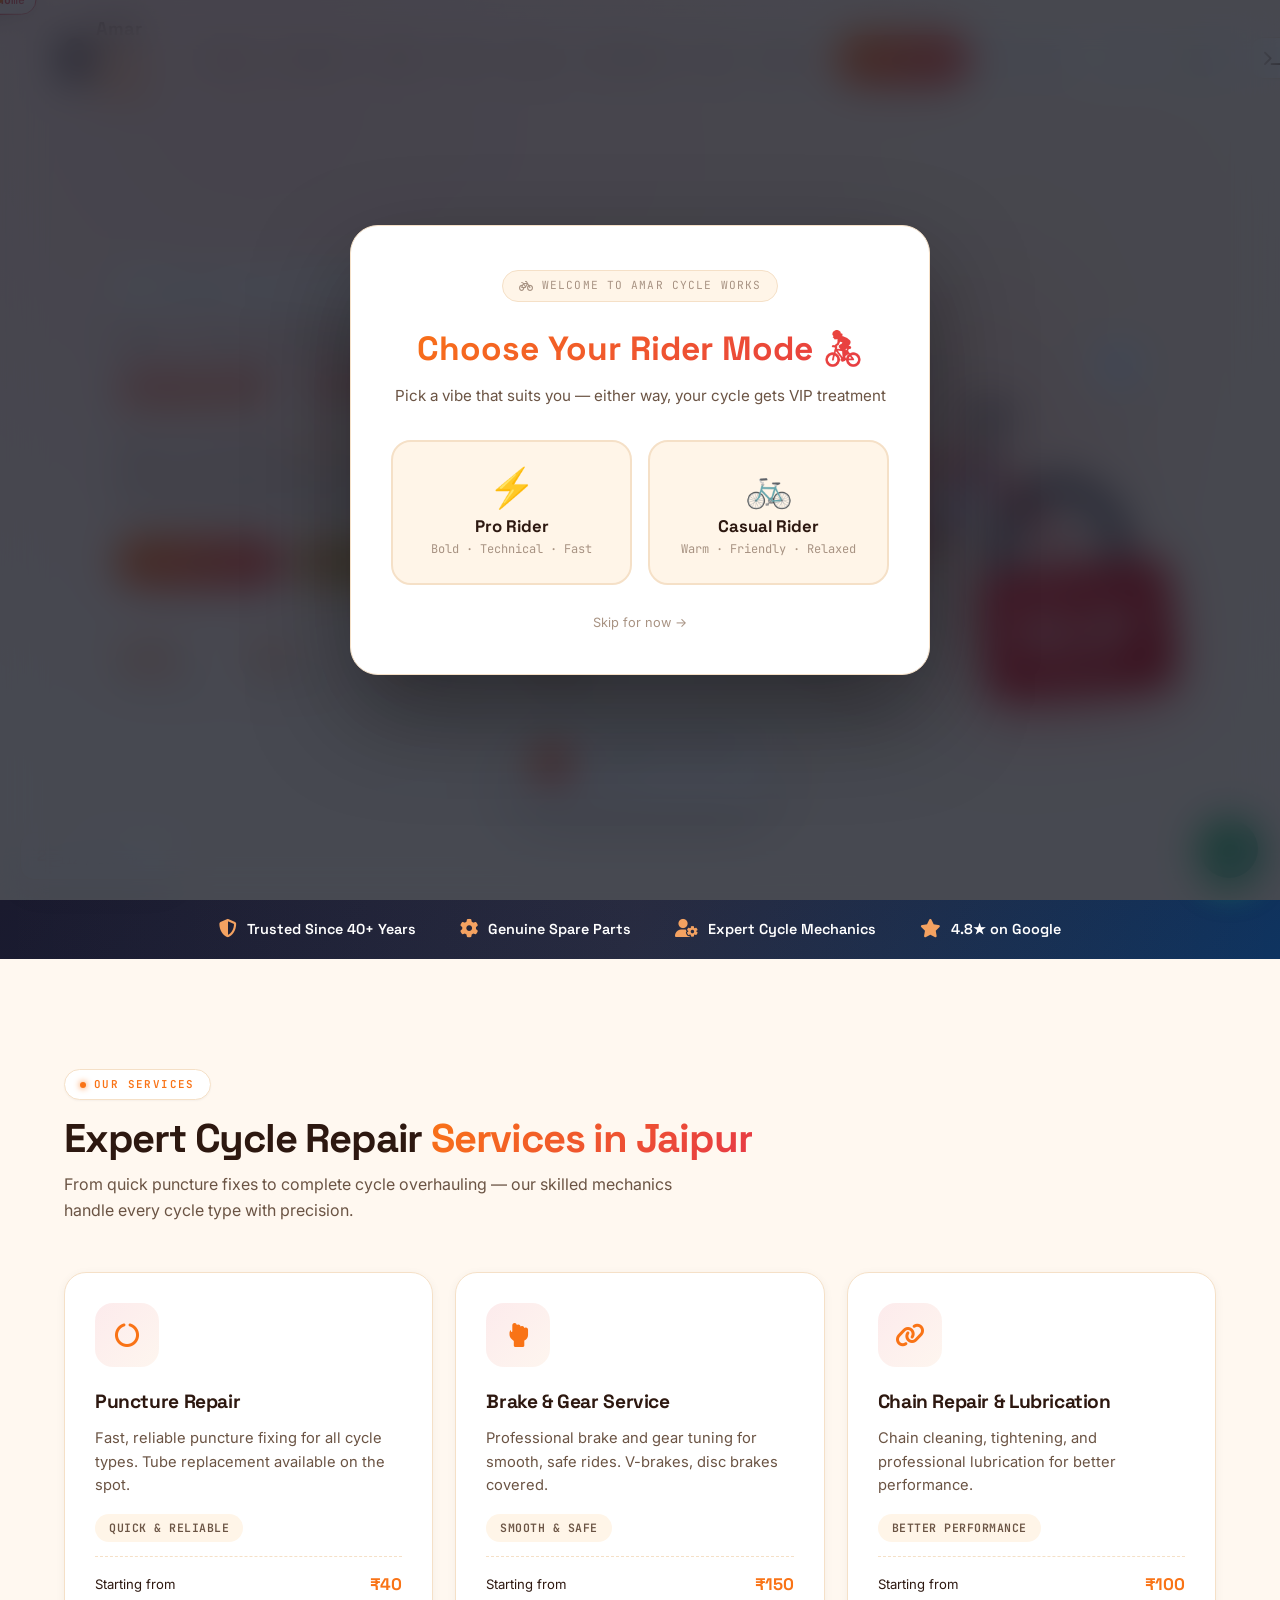
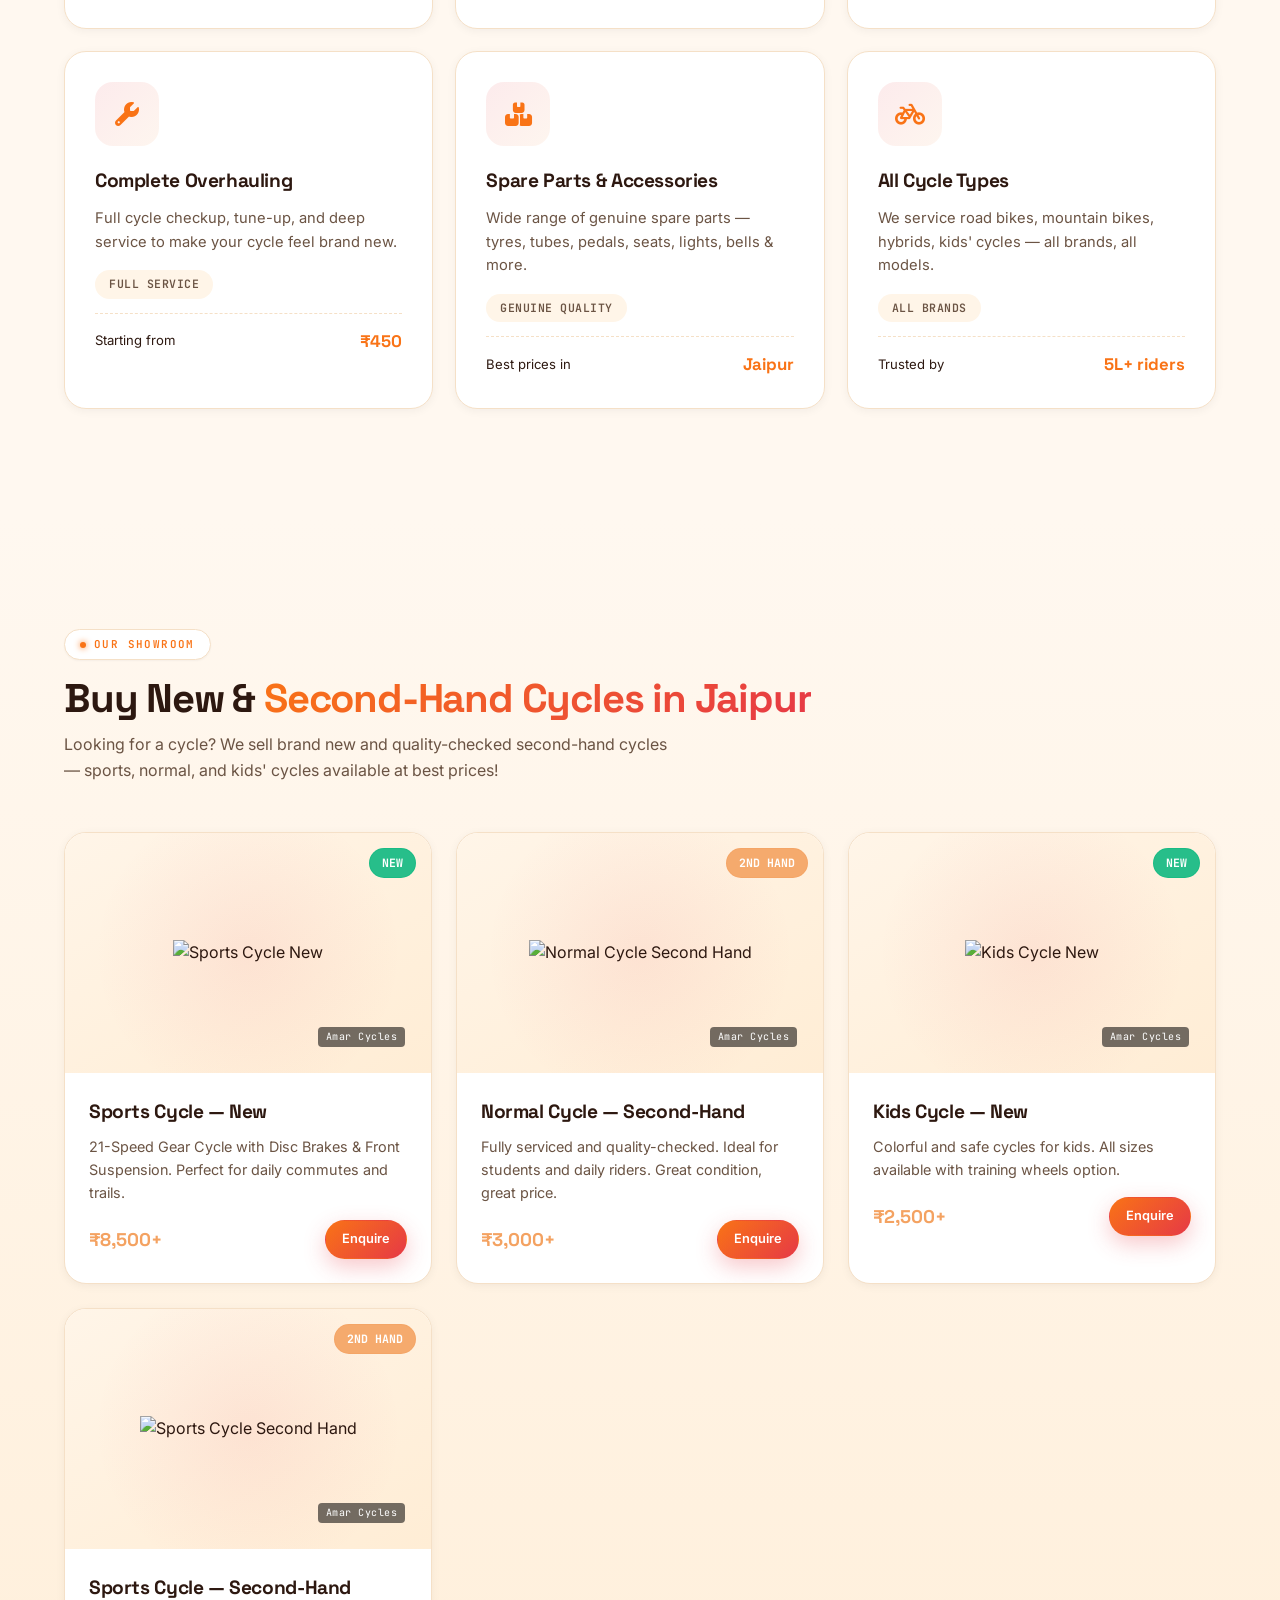
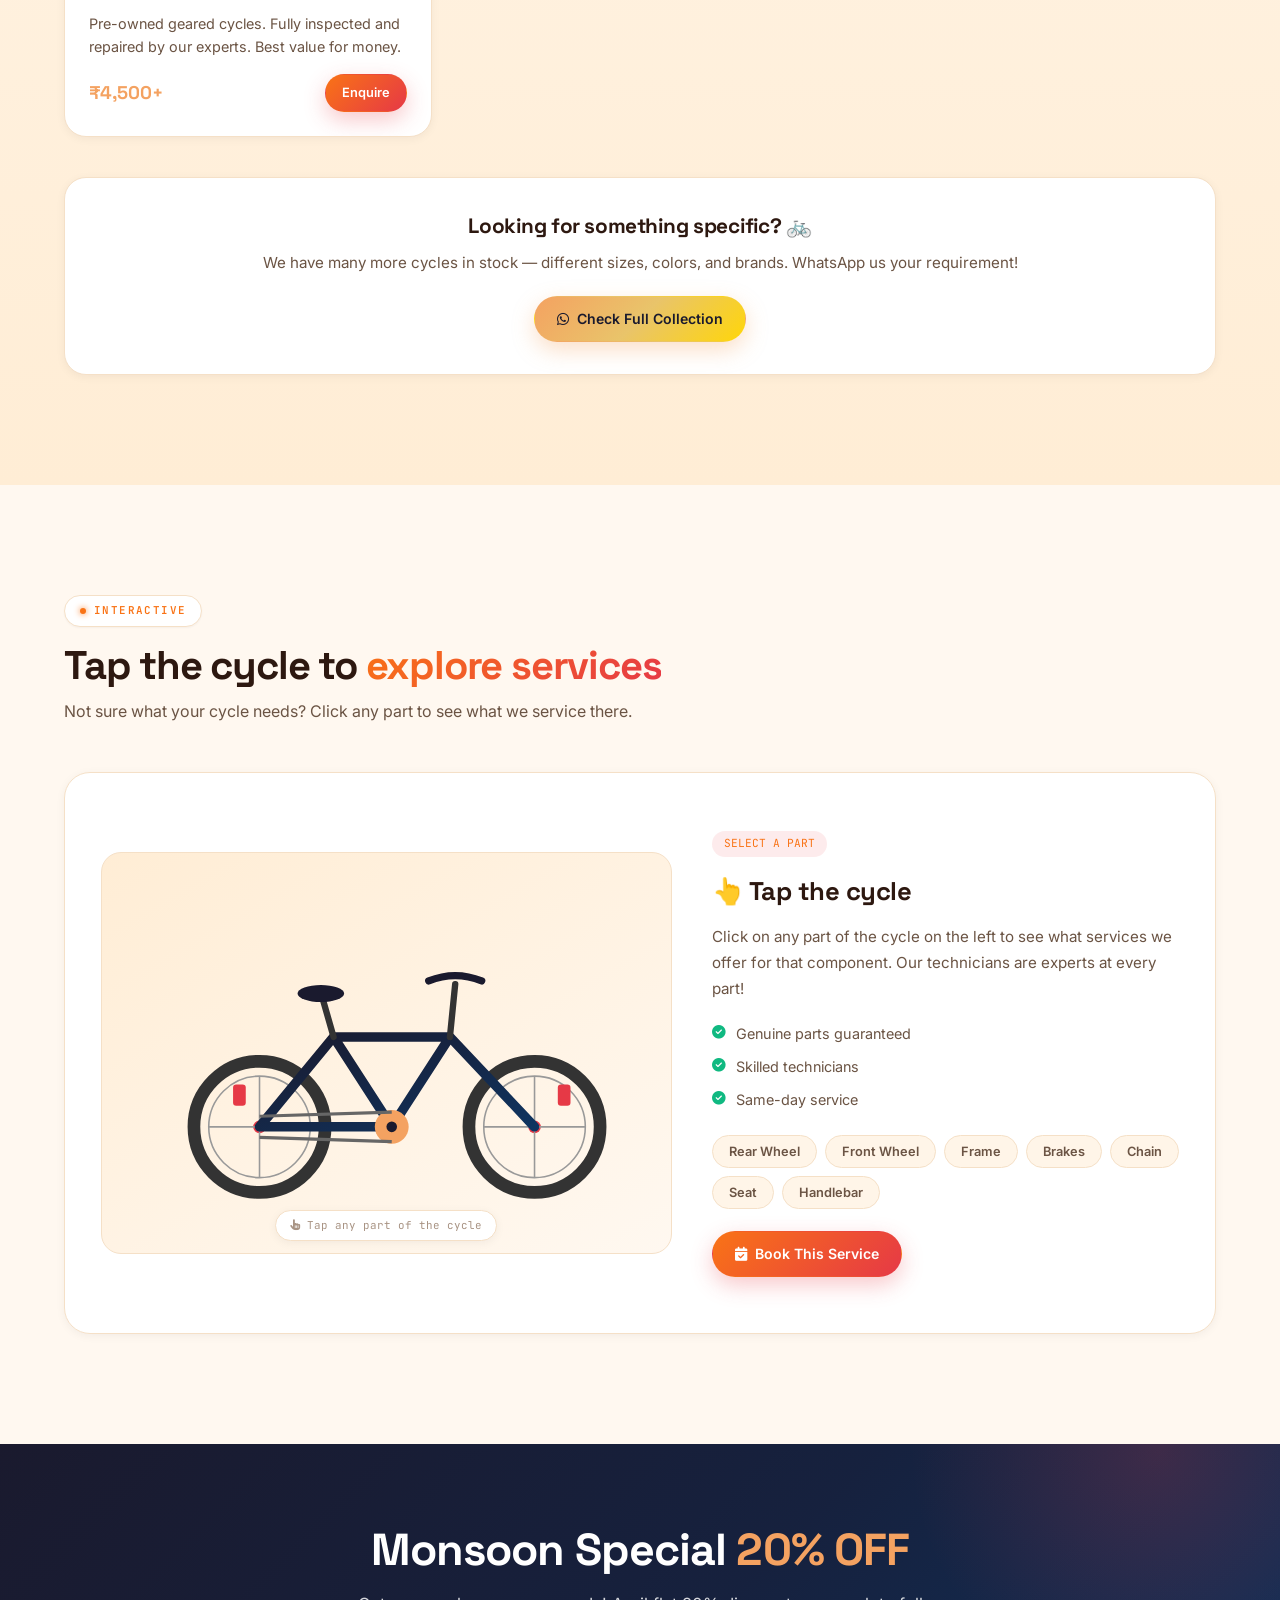
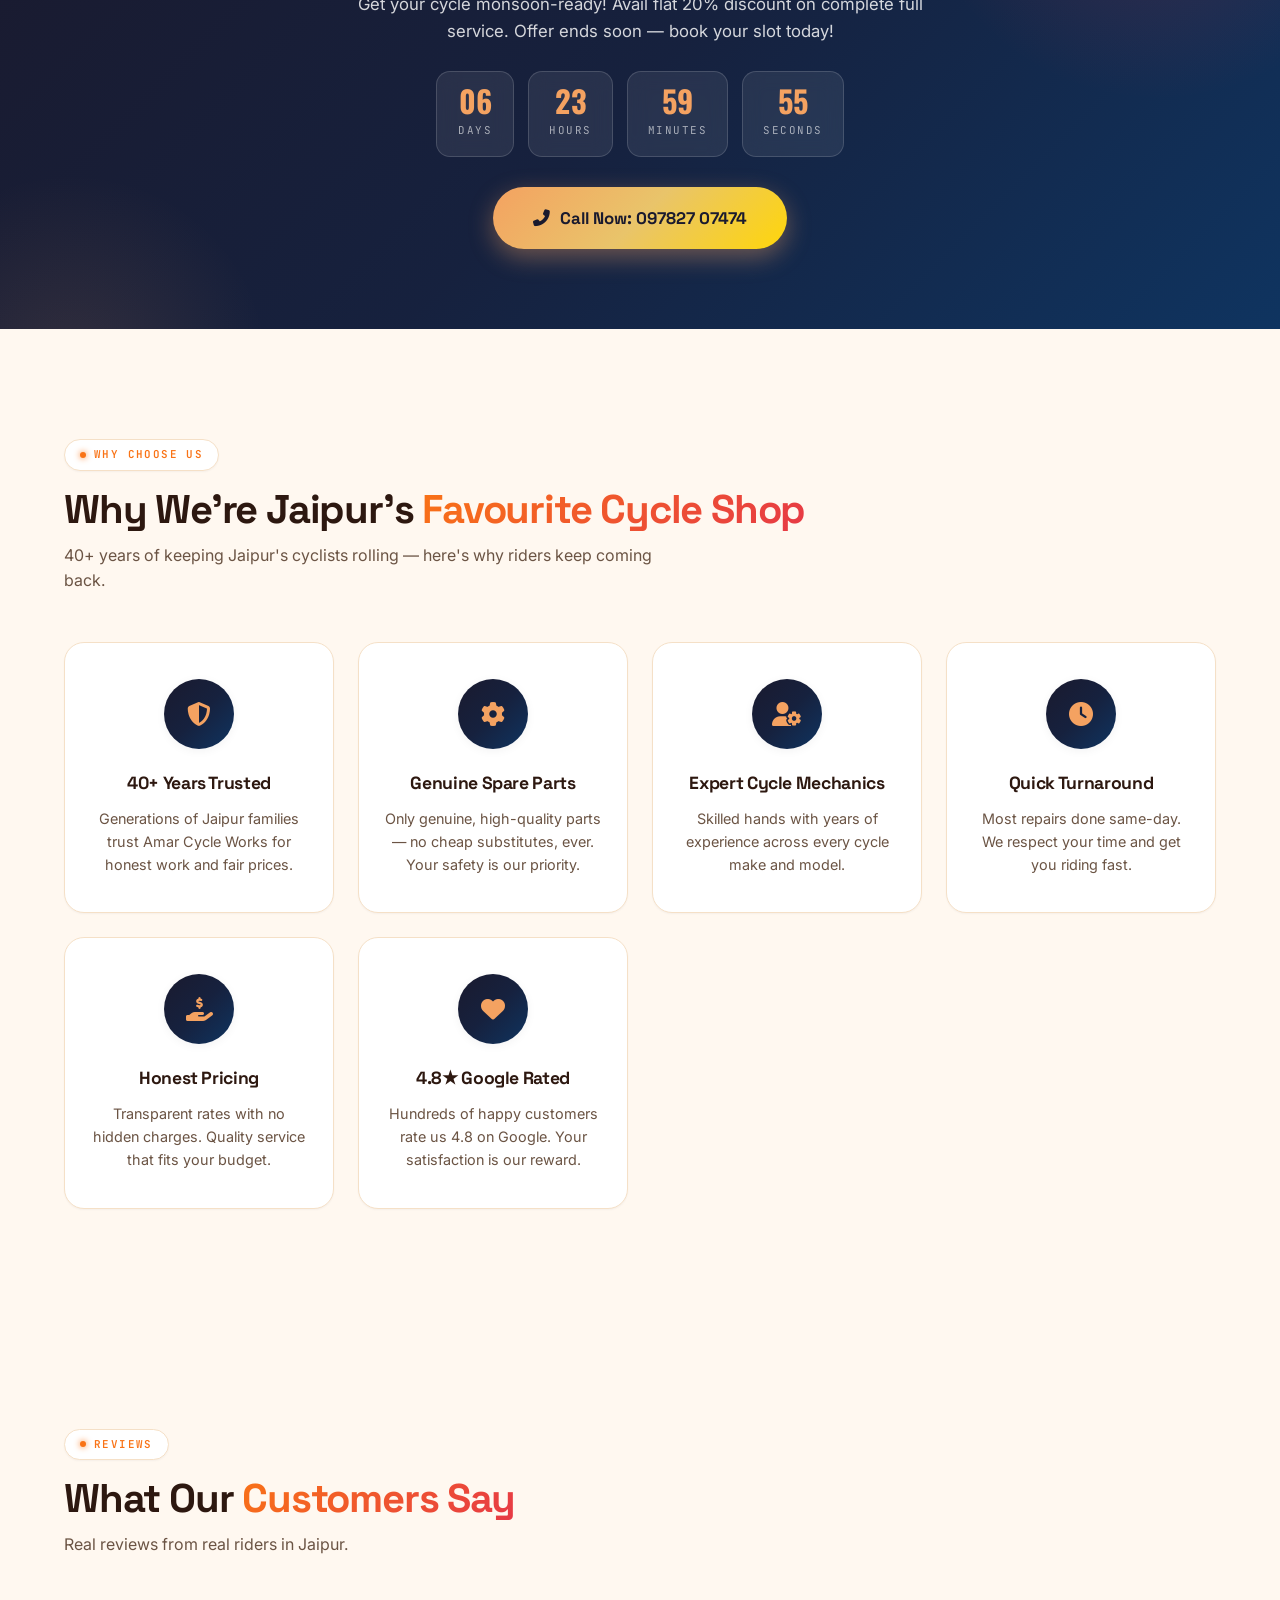
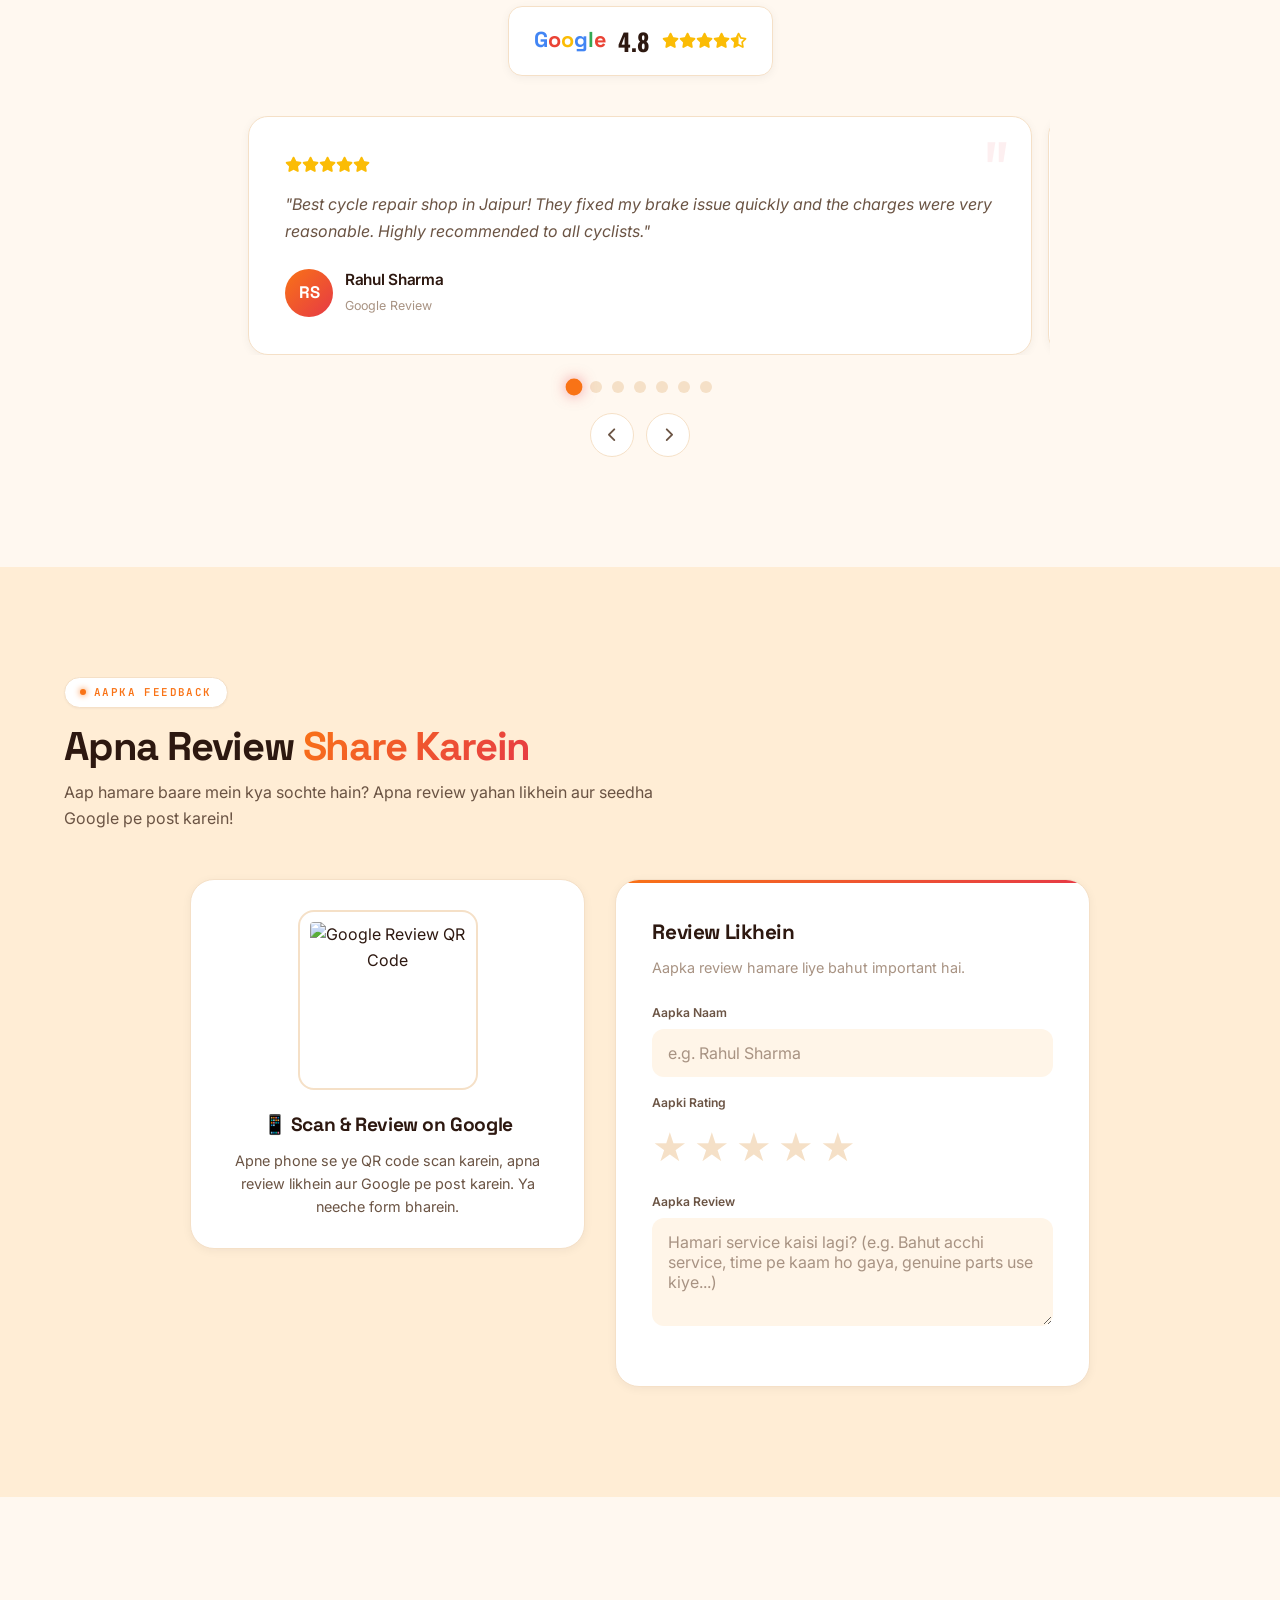
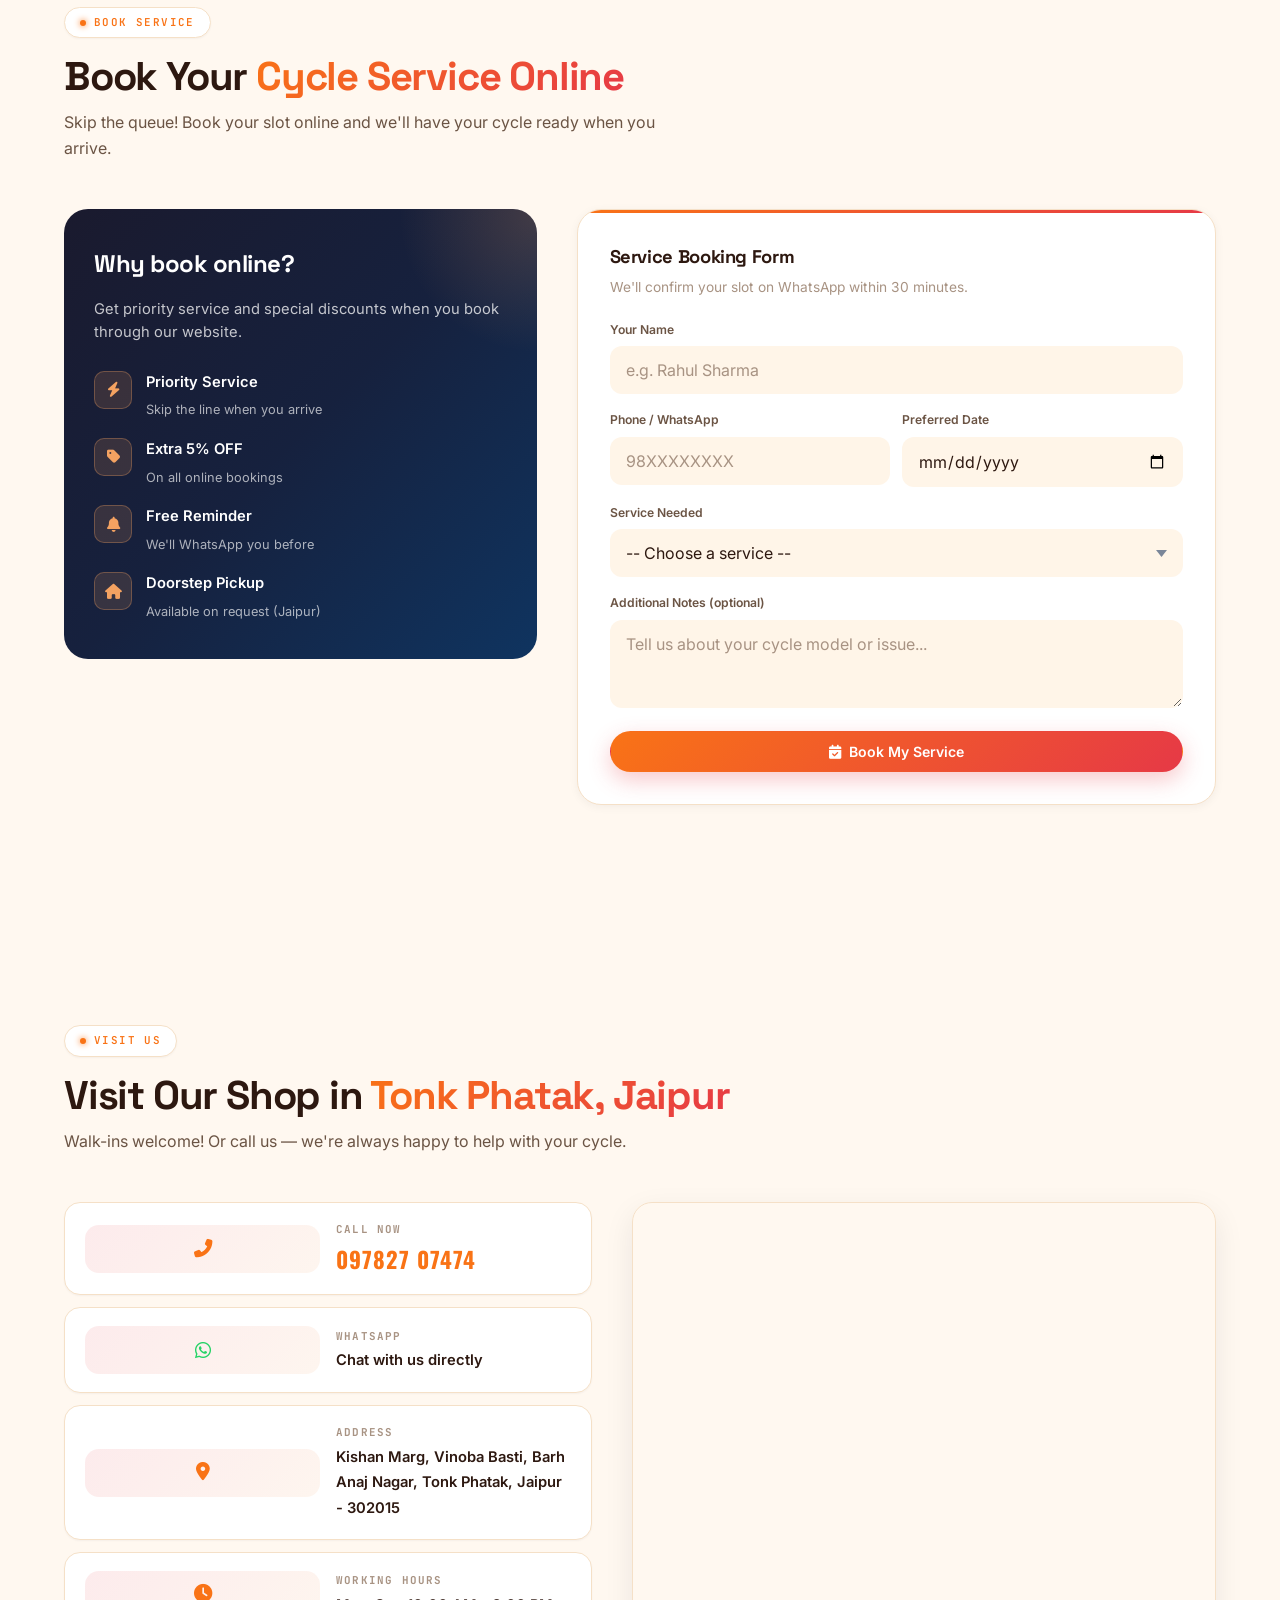
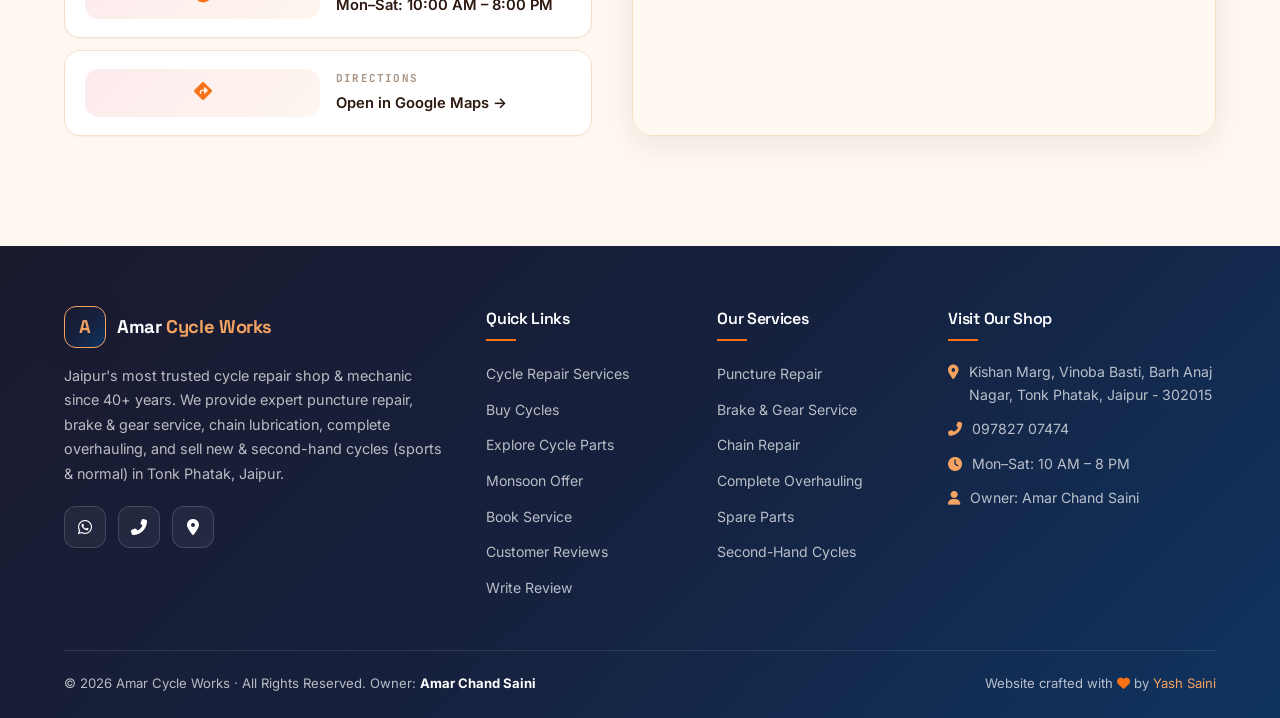
==== commit d375ba0a: "Update index.html" ====
--- a/index.html
+++ b/index.html
@@ -25,7 +25,7 @@
 <meta name="geo.position" content="26.8767504;75.7904999">
 <meta name="ICBM" content="26.8767504, 75.7904999">
 
-<!-- ===== OPEN GRAPH (WhatsApp/Facebook preview) ===== -->
+<!-- ===== OPEN GRAPH ===== -->
 <meta property="og:type" content="business.business">
 <meta property="og:title" content="Best Cycle Mechanic in Jaipur | Amar Cycle Works">
 <meta property="og:description" content="40+ years trusted cycle repair shop in Tonk Phatak, Jaipur. Puncture, brake, gear service & new/2nd hand cycles for sale. Call 097827 07474.">
@@ -33,8 +33,6 @@
 <meta property="og:site_name" content="Amar Cycle Works">
 <meta property="og:locale" content="en_IN">
 <meta property="og:image" content="https://images.unsplash.com/photo-1571068316344-75bc76f77890?w=1200&q=80">
-<meta property="og:image:width" content="1200">
-<meta property="og:image:height" content="630">
 
 <!-- ===== TWITTER CARD ===== -->
 <meta name="twitter:card" content="summary_large_image">
@@ -163,7 +161,7 @@
 .logo:hover .logo-mark{transform:rotate(-15deg);}
 .logo-text span{color:var(--primary);}
 .nav-links{display:flex;gap:2px;align-items:center;}
-.nav-links a{padding:9px 15px;font-size:.86rem;color:var(--text-2);border-radius:99px;transition:.3s;font-weight:500;}
+.nav-links a{padding:9px 12px;font-size:.84rem;color:var(--text-2);border-radius:99px;transition:.3s;font-weight:500;white-space:nowrap;}
 .nav-links a:hover{color:var(--text);background:rgba(230,57,70,.06);}
 .nav-links a.active{color:var(--primary);}
 .nav-cta{display:flex;align-items:center;gap:8px;}
@@ -288,7 +286,7 @@
 .bike-img::before{content:'';position:absolute;inset:0;background:radial-gradient(circle at 50% 50%,rgba(230,57,70,.08),transparent 70%);}
 .bike-img img{max-width:100%;max-height:100%;object-fit:contain;position:relative;z-index:2;transition:transform .5s var(--ease);}
 .bike-card:hover .bike-img img{transform:scale(1.08) rotate(-3deg);}
-.watermark{position:relative;overflow:hidden;border-radius:14px;}
+.watermark{position:relative;overflow:hidden;border-radius:14px;width:100%;height:100%;display:flex;align-items:center;justify-content:center;padding:10px;}
 .watermark::after{content:'Amar Cycles';position:absolute;bottom:6px;right:6px;background:rgba(0,0,0,.55);color:#fff;font-size:10px;padding:2px 8px;border-radius:4px;font-family:var(--mono);letter-spacing:.5px;z-index:3;backdrop-filter:blur(4px);}
 .bike-badge{position:absolute;top:15px;right:15px;padding:5px 12px;border-radius:50px;font-size:.72rem;font-weight:700;font-family:var(--mono);z-index:4;backdrop-filter:blur(10px);}
 .badge-new{background:rgba(16,185,129,.9);color:#fff;border:1px solid rgba(16,185,129,.6);}
@@ -348,7 +346,7 @@
 .why-card h3{font-size:1.1rem;margin-bottom:10px;}
 .why-card p{color:var(--text-2);font-size:.9rem;}
 
-/* REVIEWS SLIDESHOW */
+/* REVIEWS */
 .reviews-header{display:flex;justify-content:center;align-items:center;gap:15px;margin-bottom:40px;flex-wrap:wrap;}
 .google-rating{display:flex;align-items:center;gap:12px;background:var(--surface);padding:15px 25px;border-radius:14px;box-shadow:var(--shadow-sm);border:1px solid var(--border);}
 .google-logo{font-size:1.35rem;font-weight:700;font-family:var(--heading);}
@@ -373,9 +371,13 @@
 .review-arrow{width:44px;height:44px;border-radius:50%;background:var(--surface);border:1px solid var(--border);color:var(--text-2);cursor:pointer;display:flex;align-items:center;justify-content:center;font-size:.9rem;transition:.3s var(--ease);}
 .review-arrow:hover{background:var(--grad);color:#fff;border-color:transparent;transform:scale(1.05);}
 
-/* REVIEW SECTION (WRITE REVIEW) */
+/* WRITE REVIEW */
 .leave-review{background:var(--bg-2);}
-.review-form-wrap{max-width:640px;margin:0 auto;}
+.review-form-wrap{max-width:900px;margin:0 auto;display:grid;grid-template-columns:1fr 1.2fr;gap:30px;align-items:start;}
+.qr-box{background:var(--surface);border:1px solid var(--border);border-radius:24px;padding:30px;box-shadow:var(--shadow-sm);text-align:center;display:flex;flex-direction:column;align-items:center;gap:20px;}
+.qr-box img{width:180px;height:180px;border-radius:16px;border:2px solid var(--border);padding:10px;background:#fff;}
+.qr-box .qr-text h4{font-size:1.2rem;margin-bottom:8px;}
+.qr-box .qr-text p{font-size:.9rem;color:var(--text-2);line-height:1.6;}
 .review-form{background:var(--surface);border:1px solid var(--border);border-radius:24px;padding:36px;box-shadow:var(--shadow-sm);position:relative;overflow:hidden;}
 .review-form::before{content:'';position:absolute;top:0;left:0;width:100%;height:3px;background:var(--grad);}
 .review-form h3{font-size:1.3rem;margin-bottom:6px;}
@@ -384,11 +386,6 @@
 .star-rating span{transition:color .2s,transform .2s;}
 .star-rating span:hover{transform:scale(1.15);}
 .star-rating span.active{color:var(--gold);}
-.qr-box{display:flex;gap:20px;align-items:center;justify-content:center;background:var(--surface);border:1px solid var(--border);border-radius:20px;padding:24px;margin-bottom:24px;flex-wrap:wrap;text-align:left;}
-.qr-box img{width:120px;height:120px;border-radius:12px;border:2px solid var(--border);}
-.qr-box .qr-text{max-width:280px;}
-.qr-box .qr-text h4{font-size:1.05rem;margin-bottom:6px;}
-.qr-box .qr-text p{font-size:.85rem;color:var(--text-2);line-height:1.6;}
 
 /* BOOKING */
 .booking-grid{display:grid;grid-template-columns:.85fr 1.15fr;gap:40px;align-items:start;}
@@ -559,7 +556,13 @@
 
 /* RESPONSIVE */
 @media(max-width:1100px){.nav-links{display:none;}.nav-cta .btn-ghost,.nav-cta .btn-primary{display:none;}.burger{display:flex;}.foot-grid{grid-template-columns:1fr 1fr;}}
-@media(max-width:1000px){.hero{padding:110px 0 60px;}.hero-grid{grid-template-columns:1fr;gap:44px;text-align:center;}.hero-cycle-stage{max-width:380px;margin:0 auto;order:-1;}.hero-actions{justify-content:center;}.hero-sub{margin-left:auto;margin-right:auto;}.stat-row{grid-template-columns:repeat(4,1fr);gap:14px;max-width:100%;margin:0 auto;}.explorer-grid,.booking-grid,.contact-grid{grid-template-columns:1fr;gap:30px;}.section{padding:80px 0;}}
+@media(max-width:1000px){
+  .hero{padding:110px 0 60px;}.hero-grid{grid-template-columns:1fr;gap:44px;text-align:center;}
+  .hero-cycle-stage{max-width:380px;margin:0 auto;order:-1;}.hero-actions{justify-content:center;}
+  .hero-sub{margin-left:auto;margin-right:auto;}.stat-row{grid-template-columns:repeat(4,1fr);gap:14px;max-width:100%;margin:0 auto;}
+  .explorer-grid,.booking-grid,.contact-grid{grid-template-columns:1fr;gap:30px;}
+  .review-form-wrap{grid-template-columns:1fr;}.section{padding:80px 0;}
+}
 @media(max-width:768px){
   .wrap{padding-left:16px;padding-right:16px;}.section{padding:64px 0;}.section-sub{margin-bottom:32px;}.section-title{letter-spacing:-.8px;}.eyebrow{font-size:.62rem;padding:5px 12px;}
   header{padding:10px 0;}header.scrolled{padding:8px 0;}.logo{font-size:1rem;gap:8px;}.logo-mark{width:36px;height:36px;font-size:1rem;border-radius:10px;}
@@ -593,7 +596,8 @@
   .game-modal{padding:18px;border-radius:18px;}.game-title{font-size:1.15rem;}
   .toast{bottom:auto;top:80px;padding:12px 16px;}.toast .t-icon{width:34px;height:34px;font-size:.9rem;}.toast .t-text strong{font-size:.78rem;}.toast .t-text span{font-size:.7rem;}
   .review-card{padding:24px 22px;}.review-text{font-size:.92rem;}.review-arrow{width:38px;height:38px;}
-  .qr-box{flex-direction:column;text-align:center;}.qr-box .qr-text{max-width:100%;}
+  .qr-box{padding:20px;}.qr-box img{width:140px;height:140px;}
+  .review-form{padding:24px 20px;}
 }
 @media(max-width:480px){
   .wrap{padding-left:14px;padding-right:14px;}.section{padding:56px 0;}.hero{padding:80px 0 36px;}
@@ -610,6 +614,7 @@
   .xp-bar{left:12px;padding:7px 10px;}.xp-info{min-width:50px;}
   .tyre-buddy{width:60px !important;height:60px !important;}.tb-bubble{font-size:.7rem;padding:5px 10px;}
   .toast{top:70px;padding:10px 14px;gap:10px;}
+  .qr-box img{width:120px;height:120px;}
 }
 @media (hover:none){.service-card:hover,.why-card:hover,.contact-item:hover,.float-wa:hover{transform:none;}}
 @media(prefers-reduced-motion:reduce){*,*::before,*::after{animation-duration:.001ms !important;animation-iteration-count:1 !important;transition-duration:.001ms !important;}[data-reveal]{opacity:1 !important;transform:none !important;}}
@@ -942,7 +947,8 @@
     <div class="showroom-grid">
       <article class="bike-card" data-reveal="scale">
         <div class="bike-img">
-          <div class="watermark" style="width:100%;height:100%;display:flex;align-items:center;justify-content:center;padding:10px;">
+          <div class="watermark">
+            <!-- Replace with your image: src="sports-cycle.jpg" -->
             <img src="https://images.unsplash.com/photo-1571068316344-75bc76f77890?q=80&w=800&auto=format&fit=crop" alt="Sports Cycle New">
           </div>
           <span class="bike-badge badge-new">NEW</span>
@@ -958,7 +964,8 @@
       </article>
       <article class="bike-card" data-reveal="scale">
         <div class="bike-img">
-          <div class="watermark" style="width:100%;height:100%;display:flex;align-items:center;justify-content:center;padding:10px;">
+          <div class="watermark">
+            <!-- Replace with your image: src="normal-cycle.jpg" -->
             <img src="https://images.unsplash.com/photo-1485965120184-e220f721d03e?q=80&w=800&auto=format&fit=crop" alt="Normal Cycle Second Hand">
           </div>
           <span class="bike-badge badge-used">2ND HAND</span>
@@ -974,7 +981,8 @@
       </article>
       <article class="bike-card" data-reveal="scale">
         <div class="bike-img">
-          <div class="watermark" style="width:100%;height:100%;display:flex;align-items:center;justify-content:center;padding:10px;">
+          <div class="watermark">
+            <!-- Replace with your image: src="kids-cycle.jpg" -->
             <img src="https://images.unsplash.com/photo-1502744688674-c619d1586c9e?q=80&w=800&auto=format&fit=crop" alt="Kids Cycle New">
           </div>
           <span class="bike-badge badge-new">NEW</span>
@@ -990,7 +998,8 @@
       </article>
       <article class="bike-card" data-reveal="scale">
         <div class="bike-img">
-          <div class="watermark" style="width:100%;height:100%;display:flex;align-items:center;justify-content:center;padding:10px;">
+          <div class="watermark">
+            <!-- Replace with your image: src="sports-2nd.jpg" -->
             <img src="https://images.unsplash.com/photo-1517649763962-0c623066013b?q=80&w=800&auto=format&fit=crop" alt="Sports Cycle Second Hand">
           </div>
           <span class="bike-badge badge-used">2ND HAND</span>
@@ -1167,7 +1176,7 @@
   </div>
 </section>
 
-<!-- WRITE REVIEW / LEAVE REVIEW -->
+<!-- WRITE REVIEW -->
 <section class="section leave-review" id="leave-review" data-achievement="Review Hero">
   <div class="wrap">
     <div data-reveal>
@@ -1710,7 +1719,7 @@
   resetAuto();
 })();
 
-/* WRITE REVIEW LOGIC */
+/* WRITE REVIEW LOGIC - UPDATED WITH WEB3FORMS */
 (function(){
   const starContainer = document.getElementById('starRating');
   const ratingInput = document.getElementById('reviewRating');
@@ -1733,24 +1742,46 @@
     });
   });
 
-  postBtn.addEventListener('click', () => {
+  postBtn.addEventListener('click', async () => {
     const name = document.getElementById('reviewName').value.trim();
     const reviewText = document.getElementById('reviewText').value.trim();
     const rating = ratingInput.value;
     if(!name || !reviewText || rating === '0'){ alert("Kripya naam, rating aur review sabhi bharein."); return; }
+    
+    // 1. Send to Web3Forms so owner gets an email notification
+    postBtn.disabled = true; postBtn.innerHTML = '<i class="fas fa-spinner fa-spin"></i> Sending...';
+    try {
+        const formData = new FormData();
+        formData.append("access_key", "d3a2b536-fdbe-4699-ae5b-aacdf32367ef");
+        formData.append("subject", "⭐ New Review from Website!");
+        formData.append("from_name", "Amar Cycle Works Website");
+        formData.append("Name", name);
+        formData.append("Rating", rating);
+        formData.append("Review", reviewText);
+        
+        await fetch("https://api.web3forms.com/submit", { method: "POST", body: formData });
+    } catch(e) { console.log("Email send failed, but continuing to Google..."); }
+
+    // 2. Copy text to clipboard
     navigator.clipboard.writeText(reviewText).then(() => {
         statusEl.className = 'form-status success show';
         statusEl.innerHTML = '<i class="fas fa-check-circle"></i><span> Aapka review copy ho gaya hai! Ab Google page khul raha hai, wahan paste karke post karein.</span>';
+        
+        // 3. Open Google Review
         window.open(GOOGLE_REVIEW_LINK, '_blank');
+        
+        // 4. Reset form
         setTimeout(() => {
             reviewForm.reset();
             ratingInput.value = '0';
             starContainer.querySelectorAll('span').forEach(s => s.style.color = 'var(--border)');
             postBtn.style.display = 'none';
+            postBtn.disabled = false; postBtn.innerHTML = '<i class="fab fa-google"></i> Google par Review Post Karein';
             statusEl.className = 'form-status';
         }, 8000);
     }).catch(err => {
         window.open(GOOGLE_REVIEW_LINK, '_blank');
+        postBtn.disabled = false; postBtn.innerHTML = '<i class="fab fa-google"></i> Google par Review Post Karein';
     });
   });
 })();
@@ -1817,7 +1848,6 @@
 console.log('%c ✨ Try: Ctrl+K · Type "amar" or "ride" · Click the tyre buddy! ', 'color: #7a8699; font-size: 12px; font-style: italic;');
 </script>
 
-<!-- STRUCTURED DATA -->
 <script type="application/ld+json">
 {
   "@context":"https://schema.org",
@@ -1863,7 +1893,6 @@
 }
 </script>
 
-<!-- BREADCRUMB SCHEMA -->
 <script type="application/ld+json">
 {
   "@context":"https://schema.org",
@@ -1877,7 +1906,6 @@
 }
 </script>
 
-<!-- FAQ SCHEMA -->
 <script type="application/ld+json">
 {
   "@context":"https://schema.org",
